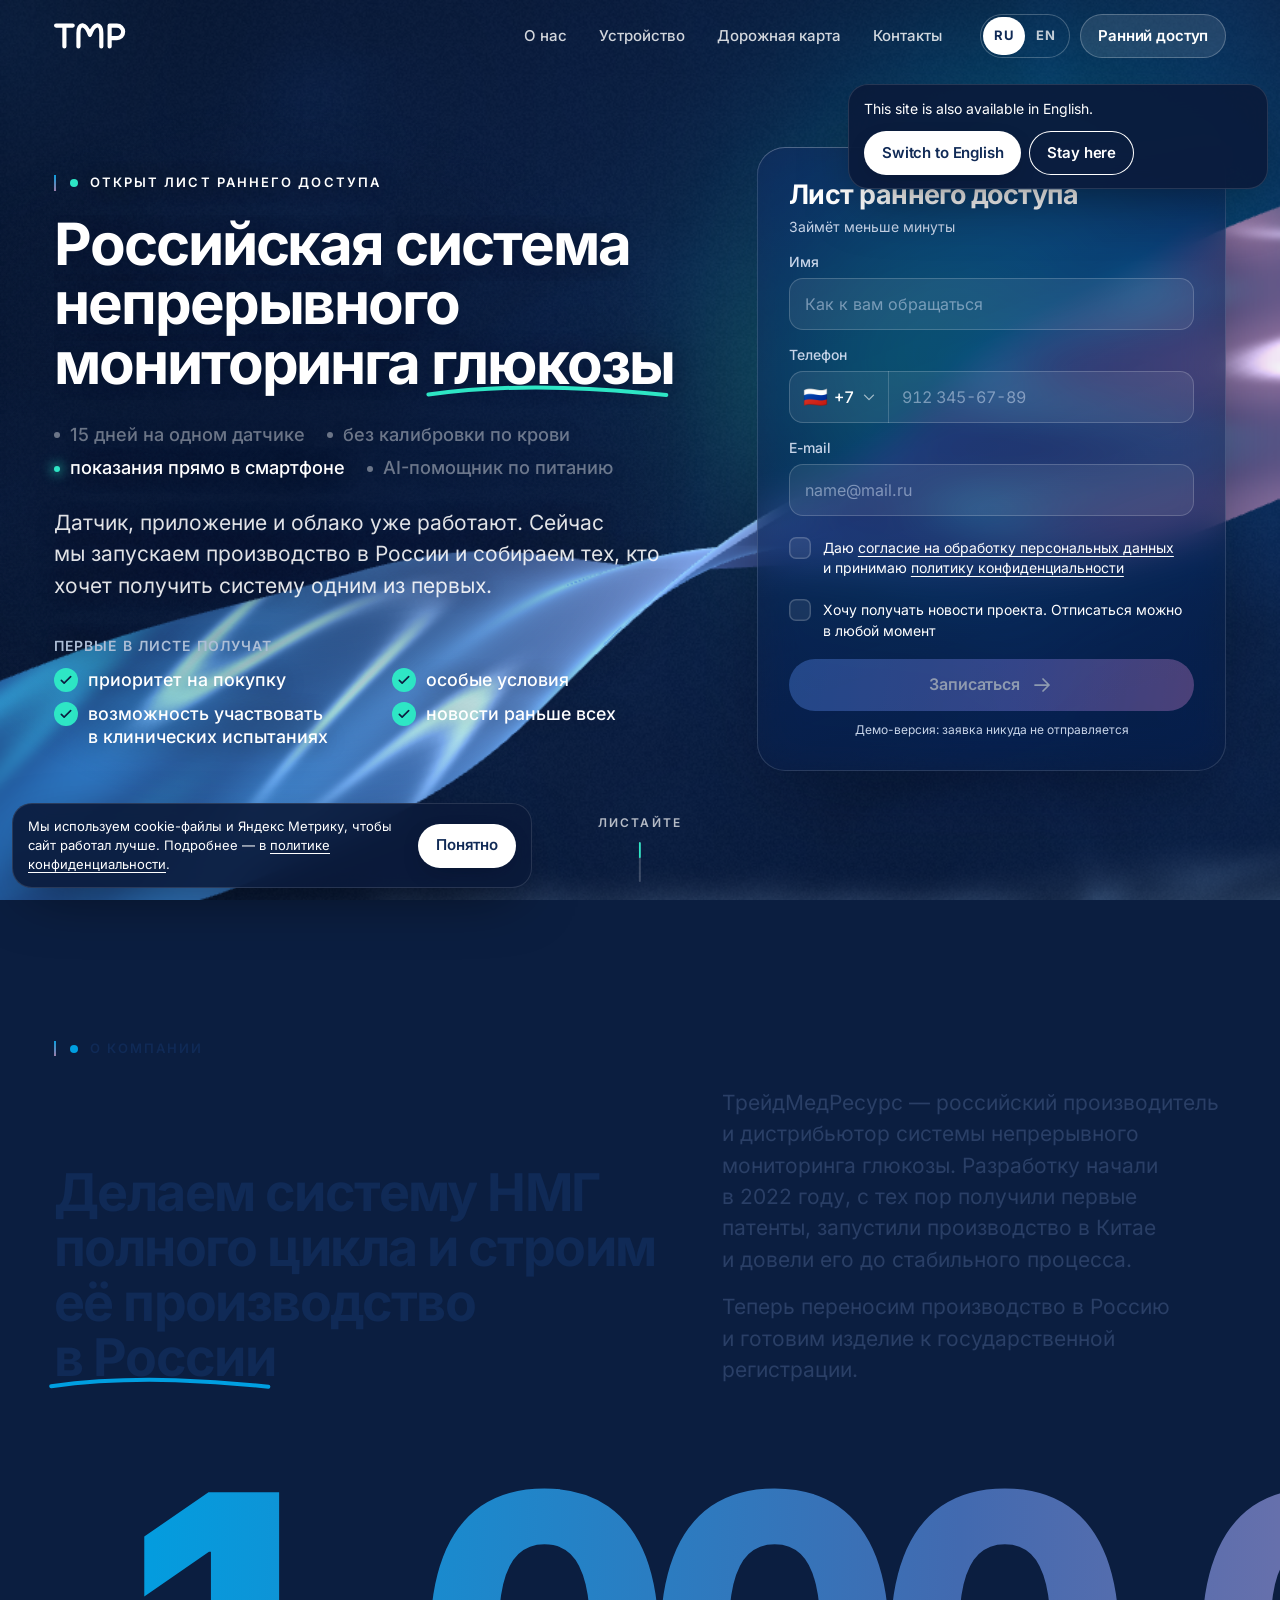
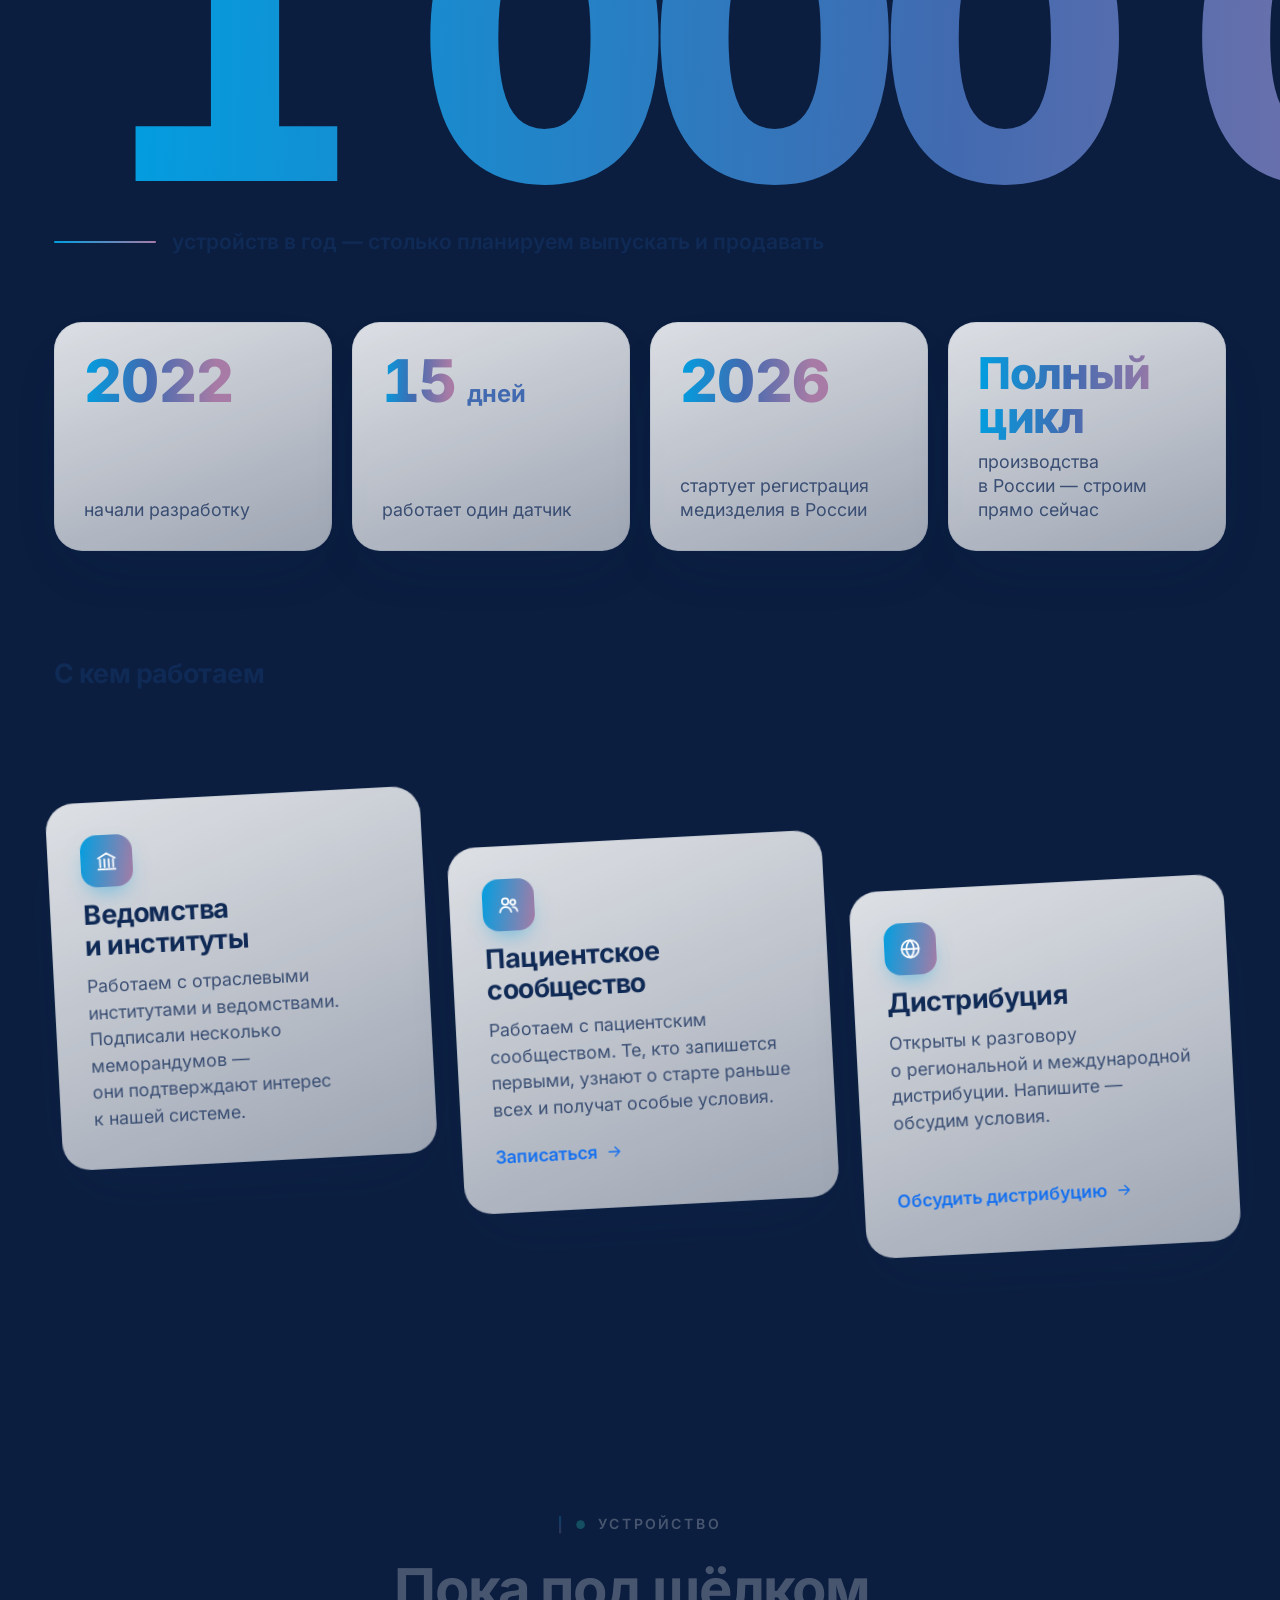
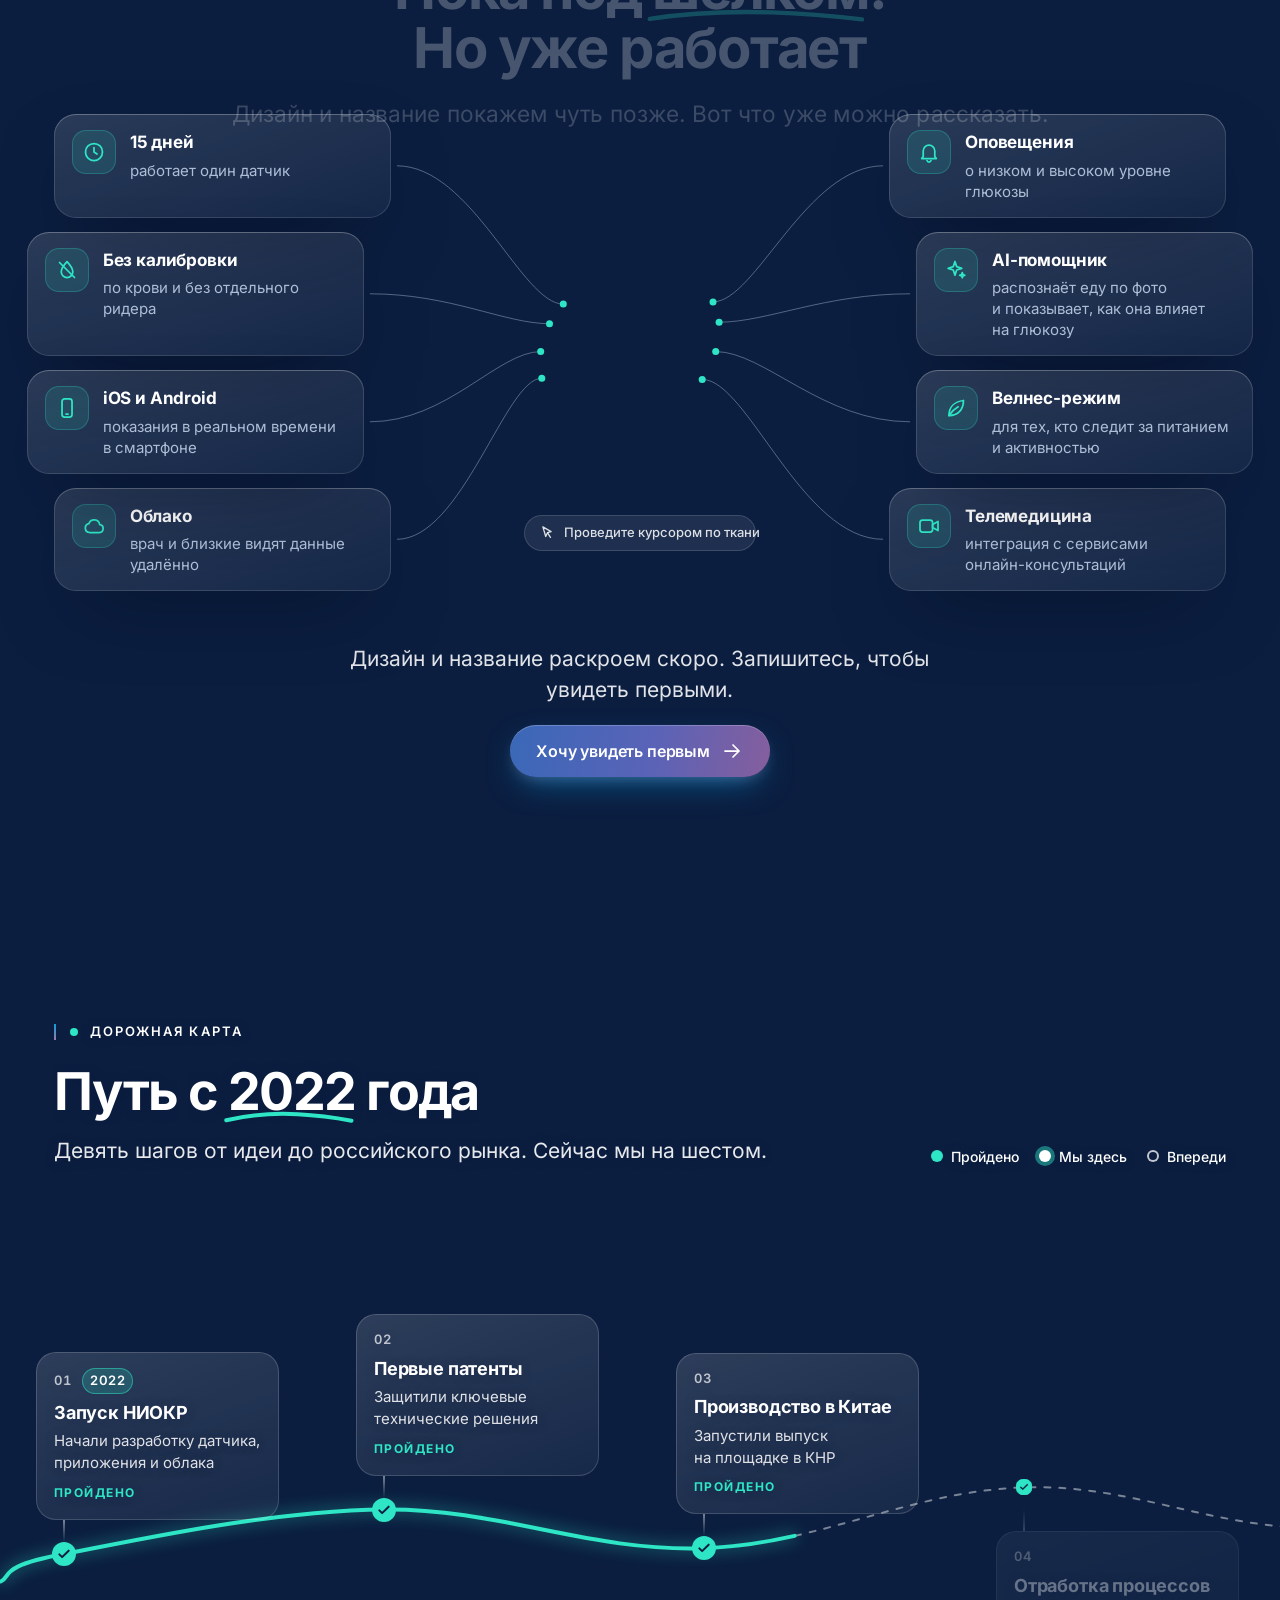
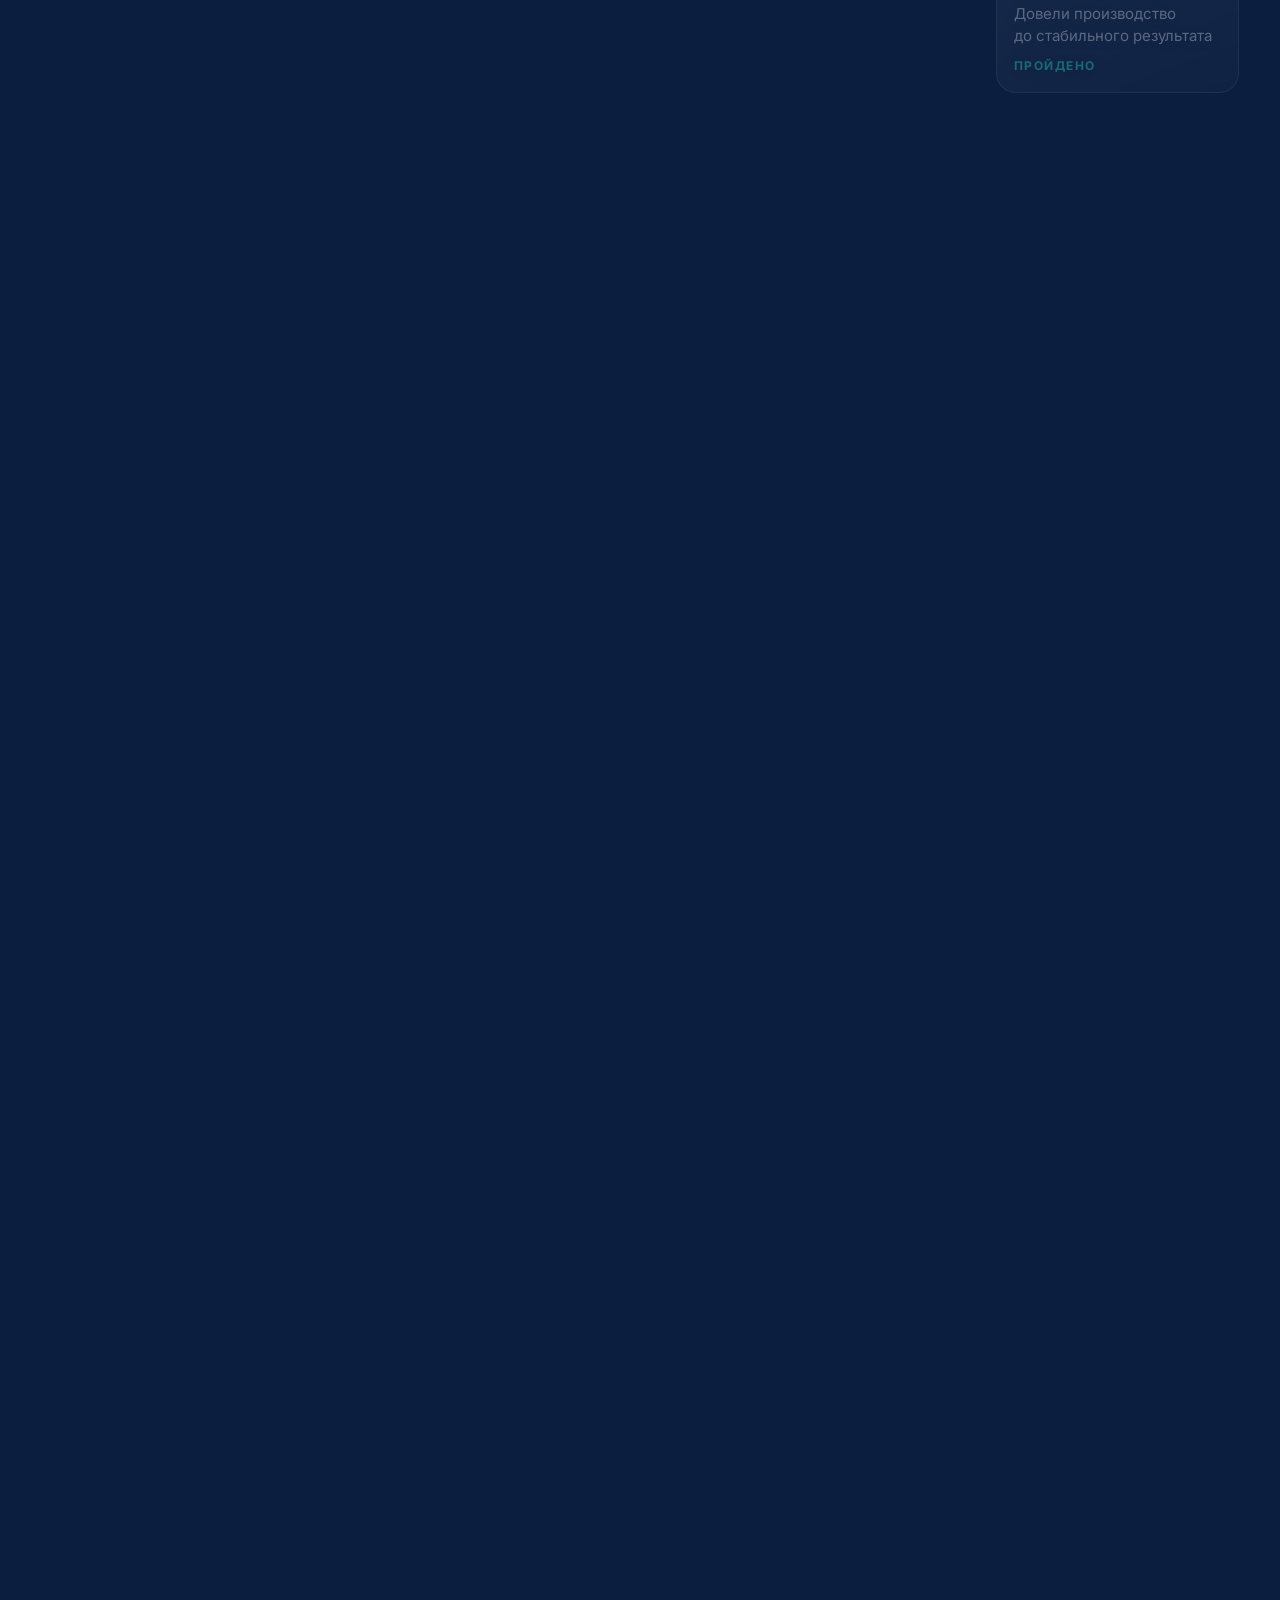
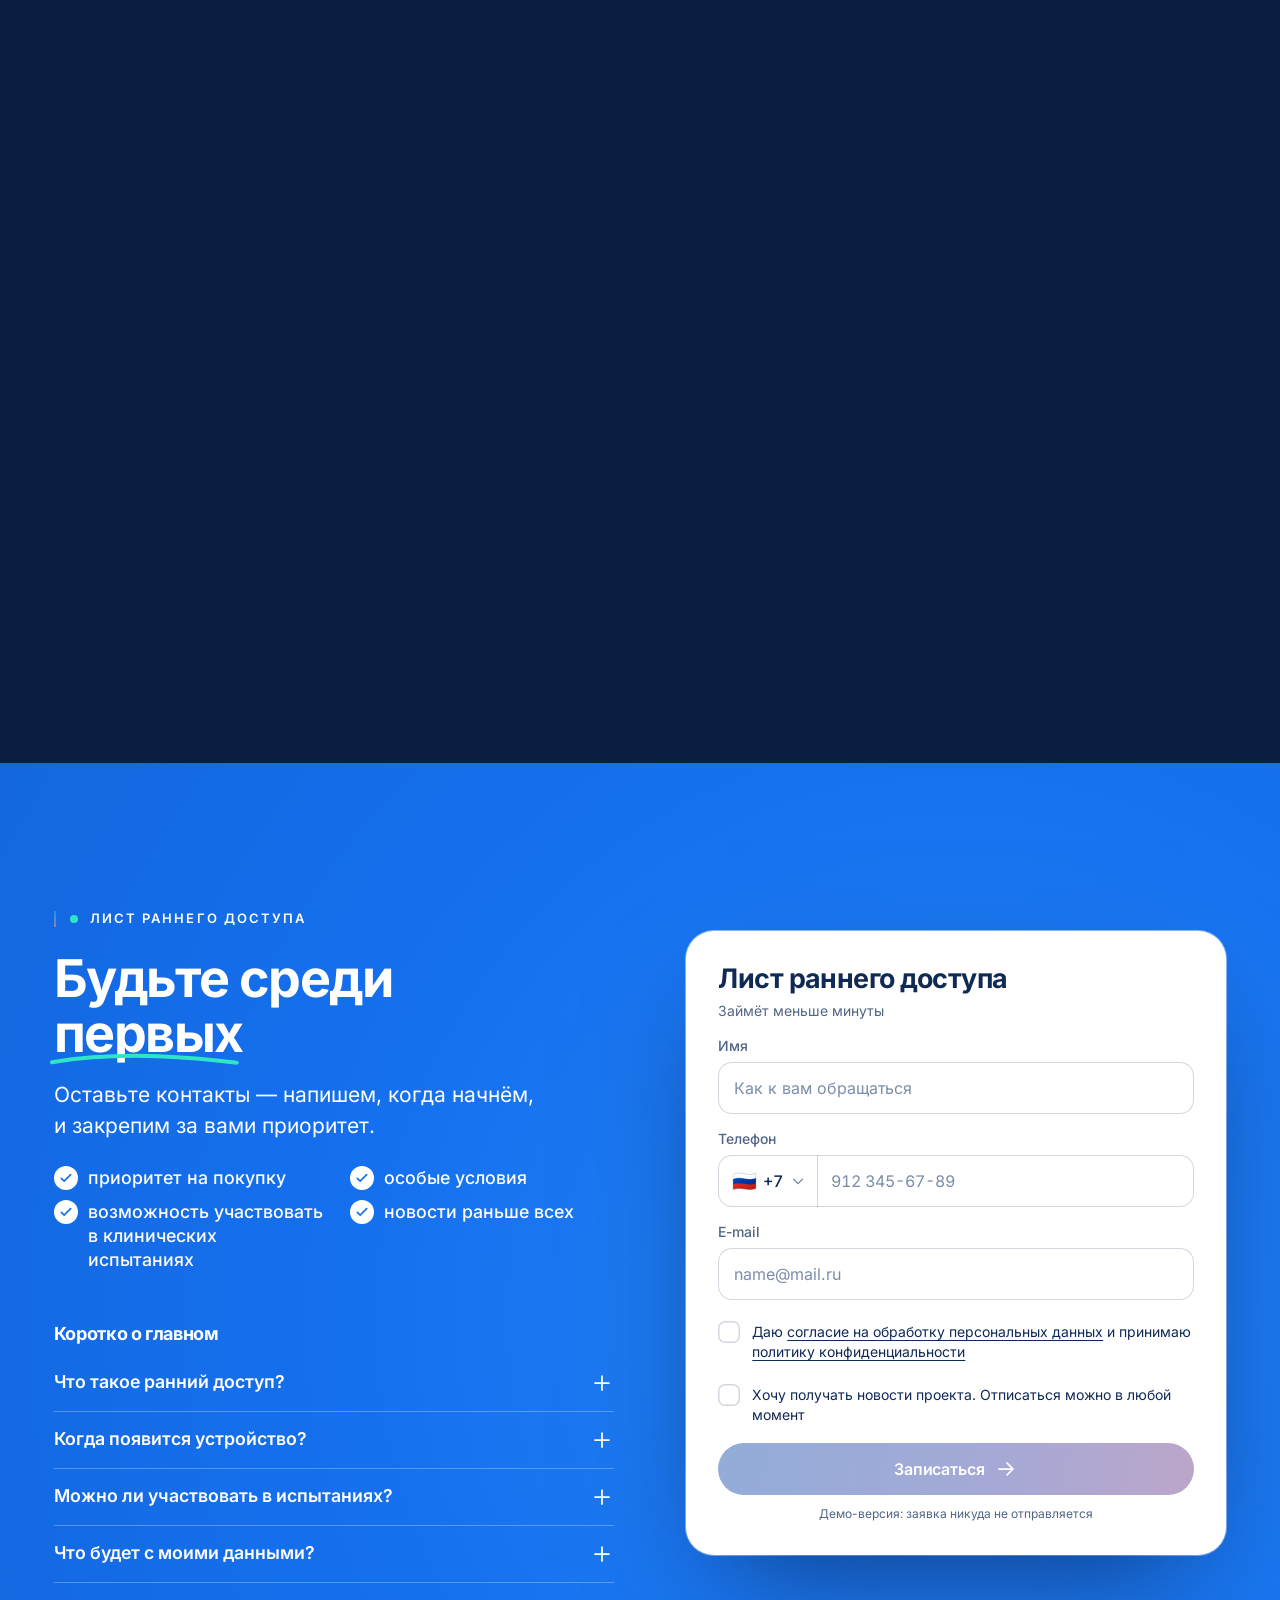
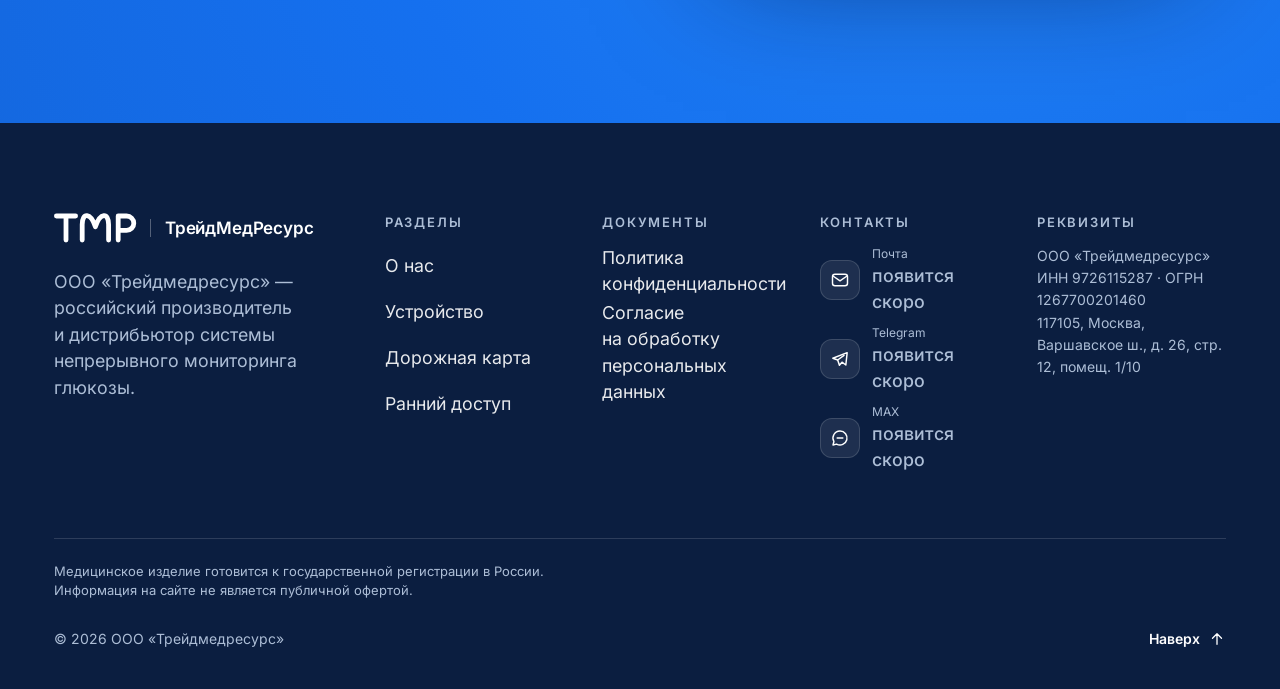
==== index.html @ 0561003c "Демо лендинга ТМР: статичная сборка для GitHub Pages RU и EN, 3D-сцена, форма в демо-режиме (заявки " ====
<!doctype html>
<html lang="ru" class="no-js" data-mode="demo" data-route="home">
<head>
<meta charset="utf-8">
<meta name="viewport" content="width=device-width, initial-scale=1, viewport-fit=cover">
<title>ТМР — российская система непрерывного мониторинга глюкозы</title>
<meta name="description" content="ТрейдМедРесурс запускает производство системы непрерывного мониторинга глюкозы в России. Запишитесь в лист раннего доступа: приоритет на покупку и особые условия для первых.">
<meta name="robots" content="noindex, nofollow">
<link rel="canonical" href="https://krokikro.github.io/tmr-demo/">
<link rel="alternate" hreflang="ru" href="https://krokikro.github.io/tmr-demo/">
<link rel="alternate" hreflang="en" href="https://krokikro.github.io/tmr-demo/en/">
<link rel="alternate" hreflang="x-default" href="https://krokikro.github.io/tmr-demo/">
<meta property="og:type" content="website">
<meta property="og:site_name" content="ТМР">
<meta property="og:locale" content="ru_RU">
<meta property="og:locale:alternate" content="en_US">
<meta property="og:title" content="Российская система непрерывного мониторинга глюкозы">
<meta property="og:description" content="Датчик, приложение и облако уже работают. Запишитесь в лист раннего доступа.">
<meta property="og:url" content="https://krokikro.github.io/tmr-demo/">
<meta property="og:image" content="https://krokikro.github.io/tmr-demo/assets/img/og-ru.jpg">
<meta property="og:image:width" content="1200">
<meta property="og:image:height" content="630">
<meta property="og:image:alt" content="ТМР — российская система непрерывного мониторинга глюкозы">
<meta name="twitter:card" content="summary_large_image">
<meta name="theme-color" content="#0B1E40">
<link rel="icon" href="favicon.ico" sizes="32x32">
<link rel="icon" href="icon.svg" type="image/svg+xml">
<link rel="apple-touch-icon" href="apple-touch-icon.png">
<link rel="manifest" href="manifest.webmanifest">
<link rel="preload" href="assets/media/inter-cyrillic-wght-normal-JEOLYBOO.woff2" as="font" type="font/woff2" crossorigin>
<link rel="preload" href="assets/media/inter-latin-wght-normal-NRMW37G5.woff2" as="font" type="font/woff2" crossorigin>
<link rel="stylesheet" href="assets/css/main-D7XECKRH.css">
<script>(function(d){var h=d.documentElement;h.className=h.className.replace('no-js','js');try{if(matchMedia('(prefers-reduced-motion: reduce)').matches)h.className+=' rm'}catch(e){}})(document);</script>
<script type="module" src="assets/js/main-G2UYJJTF.js"></script>
<script type="application/ld+json">{"@context":"https://schema.org","@type":"Organization","name":"ООО «Трейдмедресурс»","alternateName":["ТрейдМедРесурс","ТМР"],"url":"https://krokikro.github.io/tmr-demo/","logo":"https://krokikro.github.io/tmr-demo/icon-512.png","taxID":"9726115287","address":{"@type":"PostalAddress","streetAddress":"Варшавское шоссе, д. 26, стр. 12, помещ. 1/10","addressLocality":"Москва","postalCode":"117105","addressCountry":"RU"}}</script>
</head>
<body class="page page--home">
<a class="skip" href="#main">Перейти к содержанию</a>
<div class="scene" aria-hidden="true"><canvas class="scene__canvas" id="scene"></canvas></div>
<header class="hdr" data-hdr>
  <div class="hdr__inner">
    <a class="hdr__logo" href="#top" aria-label="ТМР — на главную"><svg class="logo logo--draw" viewBox="0 -0.5 68.5 25" role="img" aria-label="ТМР" focusable="false"><g fill="none" stroke-width="4" stroke-linecap="round" stroke-linejoin="round"><path class="logo__t" pathLength="1" stroke="currentColor" d="M2 2H18M10 2V22"/><path class="logo__m" pathLength="1" stroke="currentColor" d="M23.5 22V9C23.5 -1 30.5 -1 34.5 11C38.5 -1 45.5 -1 45.5 9V22"/><path class="logo__r" pathLength="1" stroke="currentColor" d="M53.5 22V2H60.5A6 6 0 0 1 60.5 14H53.5"/></g></svg></a>
    <nav class="hdr__nav" aria-label="Разделы страницы">
      <ul>
                <li><a href="#about" data-nav="about">О нас</a></li>
                <li><a href="#device" data-nav="device">Устройство</a></li>
                <li><a href="#roadmap" data-nav="roadmap">Дорожная карта</a></li>
                <li><a href="#contacts" data-nav="contacts">Контакты</a></li>
              </ul>
    </nav>
    <div class="hdr__actions">
      <div class="lang" role="group" aria-label="Язык сайта">
                <span class="lang__item is-current" aria-current="true">RU</span>
        <a class="lang__item" href="en/" hreflang="en" lang="en" data-lang-switch title="Switch to English">EN</a>
                <span class="lang__thumb" aria-hidden="true"></span>
      </div>
      <a class="btn btn--small btn--glass hdr__cta" href="#hero-form" data-cta-nearest>Ранний доступ</a>
      <button type="button" class="burger" aria-expanded="false" aria-controls="menu" aria-label="Открыть меню" data-burger>
        <span class="burger__line"></span><span class="burger__line"></span>
      </button>
    </div>
  </div>
</header>
<div class="menu" id="menu" data-menu hidden>
  <div class="menu__panel">
    <nav class="menu__nav" aria-label="Меню">
      <ul>
                <li style="--i:0"><a href="#about" data-menu-link><span class="menu__num">01</span>О нас</a></li>
                <li style="--i:1"><a href="#device" data-menu-link><span class="menu__num">02</span>Устройство</a></li>
                <li style="--i:2"><a href="#roadmap" data-menu-link><span class="menu__num">03</span>Дорожная карта</a></li>
                <li style="--i:3"><a href="#contacts" data-menu-link><span class="menu__num">04</span>Контакты</a></li>
              </ul>
    </nav>
    <a class="btn btn--primary btn--block menu__cta" href="#join" data-menu-link>Ранний доступ<svg class="icon btn__icon" viewBox="0 0 24 24" width="24" height="24" fill="none" stroke="currentColor" stroke-width="1.75" stroke-linecap="round" stroke-linejoin="round" aria-hidden="true" focusable="false"><path d="M5 12h14M13 6l6 6-6 6"/></svg></a>
  </div>
</div>
<main id="main" tabindex="-1">
<!-- 1. Первый экран: оффер и форма -->
<section class="sec hero" id="top" data-sec="hero" data-theme="dark" aria-labelledby="hero-title">
  <div class="sec__bg" aria-hidden="true"></div>
  <div class="hero__silk-fallback" aria-hidden="true"></div>
  <div class="wrap hero__grid">
    <div class="hero__copy">
      <p class="eyebrow" data-reveal><span class="eyebrow__dot" aria-hidden="true"></span>Открыт лист раннего доступа</p>
      <h1 class="h1 hero__title" id="hero-title" data-split><span class="w"><span class="wi">Российская</span></span> <span class="w"><span class="wi">система</span></span> <span class="w"><span class="wi">непрерывного</span></span> <span class="w"><span class="wi">мониторинга</span></span> <em class="u"><span class="w"><span class="wi">глюкозы</span></span><svg class="u__line" viewBox="0 0 300 16" preserveAspectRatio="none" aria-hidden="true" focusable="false"><path d="M3 11.5C58 5.8 118 4.2 171 5.4c43 1 86 3.4 126 6.6" pathLength="1"/></svg></em></h1>
      <ul class="ticker" data-ticker data-reveal>
                <li class="ticker__item is-active">15 дней на одном датчике</li>
                <li class="ticker__item">без калибровки по крови</li>
                <li class="ticker__item">показания прямо в смартфоне</li>
                <li class="ticker__item">AI-помощник по питанию</li>
              </ul>
      <p class="lead hero__lead" data-reveal>Датчик, приложение и облако уже работают. Сейчас мы запускаем производство в России и собираем тех, кто хочет получить систему одним из первых.</p>
      <a class="btn btn--primary hero__cta btn--magnetic" href="#hero-form" data-reveal>Записаться в лист<svg class="icon btn__icon" viewBox="0 0 24 24" width="24" height="24" fill="none" stroke="currentColor" stroke-width="1.75" stroke-linecap="round" stroke-linejoin="round" aria-hidden="true" focusable="false"><path d="M12 5v14M6 13l6 6 6-6"/></svg></a>
      <div class="hero__benefits" data-reveal>
        <p class="hero__benefits-title">Первые в листе получат</p>
        <ul class="benefits">
                    <li class="benefits__item"><svg class="icon benefits__icon" viewBox="0 0 24 24" width="24" height="24" fill="none" stroke="currentColor" stroke-width="1.75" stroke-linecap="round" stroke-linejoin="round" aria-hidden="true" focusable="false"><path d="M5 12.5l4.2 4.2L19 7"/></svg><span>приоритет на покупку</span></li>
                    <li class="benefits__item"><svg class="icon benefits__icon" viewBox="0 0 24 24" width="24" height="24" fill="none" stroke="currentColor" stroke-width="1.75" stroke-linecap="round" stroke-linejoin="round" aria-hidden="true" focusable="false"><path d="M5 12.5l4.2 4.2L19 7"/></svg><span>особые условия</span></li>
                    <li class="benefits__item"><svg class="icon benefits__icon" viewBox="0 0 24 24" width="24" height="24" fill="none" stroke="currentColor" stroke-width="1.75" stroke-linecap="round" stroke-linejoin="round" aria-hidden="true" focusable="false"><path d="M5 12.5l4.2 4.2L19 7"/></svg><span>возможность участвовать в клинических испытаниях</span></li>
                    <li class="benefits__item"><svg class="icon benefits__icon" viewBox="0 0 24 24" width="24" height="24" fill="none" stroke="currentColor" stroke-width="1.75" stroke-linecap="round" stroke-linejoin="round" aria-hidden="true" focusable="false"><path d="M5 12.5l4.2 4.2L19 7"/></svg><span>новости раньше всех</span></li>
                  </ul>
      </div>
    </div>
    <div class="hero__form" id="hero-form" data-reveal="card">
      <div class="glass glass--dark glass--blur form-card">
        <form class="lead-form lead-form--dark" id="form-hero" data-lead-form="hero" action="api/lead.php" method="post" novalidate>
  <div class="lead-form__main">
    <div class="lead-form__head">
      <h2 class="lead-form__title">Лист раннего доступа</h2>
      <p class="lead-form__sub">Займёт меньше минуты</p>
    </div>

    <div class="field" data-field="name">
      <label class="field__label" for="hero-name">Имя</label>
      <div class="field__control">
        <input class="field__input ym-disable-keys" id="hero-name" name="name" type="text" autocomplete="name" autocapitalize="words" enterkeyhint="next" maxlength="50" required placeholder="Как к вам обращаться" aria-describedby="hero-name-err">
      </div>
      <p class="field__error" id="hero-name-err"></p>
    </div>

    <div class="field field--phone" data-field="phone">
      <label class="field__label" for="hero-phone">Телефон</label>
      <div class="field__control phone">
        <button type="button" class="phone__country" data-cc-toggle aria-haspopup="dialog" aria-expanded="false" aria-label="Код страны: +7">
          <span class="phone__flag" data-cc-flag aria-hidden="true">🇷🇺</span>
          <span class="phone__code" data-cc-code>+7</span>
          <svg class="icon phone__chev" viewBox="0 0 24 24" width="24" height="24" fill="none" stroke="currentColor" stroke-width="1.75" stroke-linecap="round" stroke-linejoin="round" aria-hidden="true" focusable="false"><path d="M6 9.5l6 6 6-6"/></svg>        </button>
        <input class="field__input phone__input ym-disable-keys" id="hero-phone" name="phone" type="tel" inputmode="tel" autocomplete="tel" enterkeyhint="next" maxlength="24" required placeholder="Номер телефона" aria-describedby="hero-phone-err">
        <input type="hidden" name="country" value="RU" data-cc-value>
      </div>
      <p class="field__error" id="hero-phone-err"></p>
    </div>

    <div class="field" data-field="email">
      <label class="field__label" for="hero-email">E-mail</label>
      <div class="field__control">
        <input class="field__input ym-disable-keys" id="hero-email" name="email" type="email" inputmode="email" autocomplete="email" autocapitalize="off" spellcheck="false" enterkeyhint="done" maxlength="254" required placeholder="name@mail.ru" aria-describedby="hero-email-err hero-email-hint">
      </div>
      <p class="field__hint" id="hero-email-hint" hidden></p>
      <p class="field__error" id="hero-email-err"></p>
    </div>

    <div class="check" data-field="consent">
      <input class="check__input" type="checkbox" id="hero-consent" name="consent" value="1" required aria-describedby="hero-consent-err">
      <label class="check__label" for="hero-consent"><span class="check__box" aria-hidden="true"><svg class="icon check__tick" viewBox="0 0 24 24" width="24" height="24" fill="none" stroke="currentColor" stroke-width="1.75" stroke-linecap="round" stroke-linejoin="round" aria-hidden="true" focusable="false"><path d="M5 12.5l4.2 4.2L19 7"/></svg></span><span class="check__text">Даю <a href="consent/" target="_blank" rel="noopener">согласие на обработку персональных данных</a> и принимаю <a href="privacy/" target="_blank" rel="noopener">политику конфиденциальности</a></span></label>
      <p class="field__error" id="hero-consent-err"></p>
    </div>

    <div class="check" data-field="news">
      <input class="check__input" type="checkbox" id="hero-news" name="news" value="1">
      <label class="check__label" for="hero-news"><span class="check__box" aria-hidden="true"><svg class="icon check__tick" viewBox="0 0 24 24" width="24" height="24" fill="none" stroke="currentColor" stroke-width="1.75" stroke-linecap="round" stroke-linejoin="round" aria-hidden="true" focusable="false"><path d="M5 12.5l4.2 4.2L19 7"/></svg></span><span class="check__text">Хочу получать новости проекта. Отписаться можно в любой момент</span></label>
    </div>

    <div class="hp" aria-hidden="true">
      <label>Оставьте это поле пустым <input type="text" name="website" tabindex="-1" autocomplete="off"></label>
    </div>
    <input type="hidden" name="form" value="hero">
    <input type="hidden" name="lang" value="ru">

    <button type="submit" class="btn btn--primary btn--block btn--magnetic lead-form__submit" data-submit>
      <span class="btn__label">Записаться</span>
      <span class="btn__label btn__label--busy" aria-hidden="true">Отправляем…</span>
      <span class="btn__spinner" aria-hidden="true"></span>
      <svg class="icon btn__icon" viewBox="0 0 24 24" width="24" height="24" fill="none" stroke="currentColor" stroke-width="1.75" stroke-linecap="round" stroke-linejoin="round" aria-hidden="true" focusable="false"><path d="M5 12h14M13 6l6 6-6 6"/></svg>    </button>
    <div class="lead-form__status" role="status" aria-live="polite" data-status></div>
        <p class="lead-form__note">Демо-версия: заявка никуда не отправляется</p>
      </div>

  <div class="lead-form__success" data-success hidden tabindex="-1">
    <svg class="success-check" viewBox="0 0 64 64" aria-hidden="true" focusable="false">
      <circle class="success-check__ring" cx="32" cy="32" r="28" pathLength="1"/>
      <path class="success-check__tick" d="M20 33.5l8 8L45 24" pathLength="1"/>
    </svg>
    <p class="lead-form__success-title">Спасибо! Вы в листе раннего доступа</p>
    <p class="lead-form__success-text">Мы сохранили заявку и напишем, как только появятся новости о старте.</p>
    <button type="button" class="btn btn--small btn--ghost" data-again>Отправить ещё одну заявку</button>
  </div>
  <span class="lead-form__burst" aria-hidden="true"></span>
</form>
      </div>
    </div>
  </div>
  <a class="scroll-hint" href="#about" data-scroll-hint><span class="scroll-hint__text">Листайте</span><span class="scroll-hint__line" aria-hidden="true"></span></a>
</section>

<!-- 2. О нас -->
<section class="sec about" id="about" data-sec="about" data-theme="light" aria-labelledby="about-title">
  <div class="sec__bg" aria-hidden="true"></div>
  <div class="about__inner" data-depth-out>
    <div class="wrap about__intro">
      <p class="eyebrow" data-reveal><span class="eyebrow__dot" aria-hidden="true"></span>О компании</p>
      <h2 class="h2 about__title" id="about-title" data-split><span class="w"><span class="wi">Делаем</span></span> <span class="w"><span class="wi">систему</span></span> <span class="w"><span class="wi">НМГ</span></span> <span class="w"><span class="wi">полного</span></span> <span class="w"><span class="wi">цикла</span></span> <span class="w"><span class="wi">и строим</span></span> <span class="w"><span class="wi">её производство</span></span> <em class="u"><span class="w"><span class="wi">в</span></span> <span class="w"><span class="wi">России</span></span><svg class="u__line" viewBox="0 0 300 16" preserveAspectRatio="none" aria-hidden="true" focusable="false"><path d="M3 11.5C58 5.8 118 4.2 171 5.4c43 1 86 3.4 126 6.6" pathLength="1"/></svg></em></h2>
      <div class="about__lead">
                <p class="lead" data-reveal>ТрейдМедРесурс — российский производитель и дистрибьютор системы непрерывного мониторинга глюкозы. Разработку начали в 2022 году, с тех пор получили первые патенты, запустили производство в Китае и довели его до стабильного процесса.</p>
                <p class="lead" data-reveal>Теперь переносим производство в Россию и готовим изделие к государственной регистрации.</p>
              </div>
    </div>

    <div class="bignum" data-bignum>
      <p class="sr-only">1 000 000+ устройств в год — столько планируем выпускать и продавать</p>
      <div class="bignum__track" aria-hidden="true" data-bignum-track>
        <span class="bignum__sizer">1 000 000+</span>
        <span class="bignum__value" data-count="1000000" data-suffix="+" data-locale="ru-RU">1 000 000+</span>
      </div>
      <p class="wrap bignum__caption" aria-hidden="true" data-reveal><span class="bignum__rule"></span>устройств в год — столько планируем выпускать и продавать</p>
    </div>

    <div class="wrap">
      <ul class="facts">
                <li class="fact glass glass--light tilt" data-reveal="card" style="--i:0">
          <p class="fact__value">
                        <span class="fact__num" data-count="2022" data-plain="1">2022</span>
                                  </p>
          <p class="fact__label">начали разработку</p>
        </li>
                <li class="fact glass glass--light tilt" data-reveal="card" style="--i:1">
          <p class="fact__value">
                        <span class="fact__num" data-count="15" data-plain="1">15</span>
                        <span class="fact__unit">дней</span>          </p>
          <p class="fact__label">работает один датчик</p>
        </li>
                <li class="fact glass glass--light tilt" data-reveal="card" style="--i:2">
          <p class="fact__value">
                        <span class="fact__num" data-count="2026" data-plain="1">2026</span>
                                  </p>
          <p class="fact__label">стартует регистрация медизделия в России</p>
        </li>
                <li class="fact glass glass--light tilt fact--wide" data-reveal="card" style="--i:3">
          <p class="fact__value">
                        <span class="fact__num fact__num--word">Полный цикл</span>
                                  </p>
          <p class="fact__label">производства в России — строим прямо сейчас</p>
        </li>
              </ul>

      <h3 class="about__cards-title" data-reveal>С кем работаем</h3>
      <div class="cards-tilt" data-parallax>
                <article class="pcard glass glass--light tilt" data-reveal="card" style="--i:0">
          <span class="pcard__icon"><svg class="icon" viewBox="0 0 24 24" width="24" height="24" fill="none" stroke="currentColor" stroke-width="1.75" stroke-linecap="round" stroke-linejoin="round" aria-hidden="true" focusable="false"><path d="M3.5 9.4L12 4.6l8.5 4.8"/><path d="M5.5 10.4v7.6M9.8 10.4v7.6M14.2 10.4v7.6M18.5 10.4v7.6"/><path d="M3.5 20.4h17"/></svg></span>
          <h4 class="pcard__title">Ведомства и институты</h4>
          <p class="pcard__text">Работаем с отраслевыми институтами и ведомствами. Подписали несколько меморандумов — они подтверждают интерес к нашей системе.</p>
                  </article>
                <article class="pcard glass glass--light tilt" data-reveal="card" style="--i:1">
          <span class="pcard__icon"><svg class="icon" viewBox="0 0 24 24" width="24" height="24" fill="none" stroke="currentColor" stroke-width="1.75" stroke-linecap="round" stroke-linejoin="round" aria-hidden="true" focusable="false"><circle cx="9" cy="8.6" r="3.2"/><path d="M3.4 19.2c.6-3.4 2.8-5.2 5.6-5.2s5 1.8 5.6 5.2"/><circle cx="16.6" cy="9.6" r="2.5"/><path d="M16.3 14.3c2.3.1 3.9 1.6 4.4 4.4"/></svg></span>
          <h4 class="pcard__title">Пациентское сообщество</h4>
          <p class="pcard__text">Работаем с пациентским сообществом. Те, кто запишется первыми, узнают о старте раньше всех и получат особые условия.</p>
                    <a class="link-arrow" href="#join">Записаться<svg class="icon" viewBox="0 0 24 24" width="24" height="24" fill="none" stroke="currentColor" stroke-width="1.75" stroke-linecap="round" stroke-linejoin="round" aria-hidden="true" focusable="false"><path d="M5 12h14M13 6l6 6-6 6"/></svg></a>
                  </article>
                <article class="pcard glass glass--light tilt" data-reveal="card" style="--i:2">
          <span class="pcard__icon"><svg class="icon" viewBox="0 0 24 24" width="24" height="24" fill="none" stroke="currentColor" stroke-width="1.75" stroke-linecap="round" stroke-linejoin="round" aria-hidden="true" focusable="false"><circle cx="12" cy="12" r="8.6"/><path d="M3.6 12h16.8"/><path d="M12 3.4c2.5 2.5 3.7 5.4 3.7 8.6s-1.2 6.1-3.7 8.6c-2.5-2.5-3.7-5.4-3.7-8.6S9.5 5.9 12 3.4z"/></svg></span>
          <h4 class="pcard__title">Дистрибуция</h4>
          <p class="pcard__text">Открыты к разговору о региональной и международной дистрибуции. Напишите — обсудим условия.</p>
                    <a class="link-arrow" href="#contacts">Обсудить дистрибуцию<svg class="icon" viewBox="0 0 24 24" width="24" height="24" fill="none" stroke="currentColor" stroke-width="1.75" stroke-linecap="round" stroke-linejoin="round" aria-hidden="true" focusable="false"><path d="M5 12h14M13 6l6 6-6 6"/></svg></a>
                  </article>
              </div>
    </div>
  </div>
</section>

<!-- 3. Устройство под шёлком -->
<section class="sec device" id="device" data-sec="device" data-theme="dark" aria-labelledby="device-title">
  <div class="sec__bg" aria-hidden="true"></div>
  <div class="wrap device__head" data-depth-in>
    <p class="eyebrow" data-reveal><span class="eyebrow__dot" aria-hidden="true"></span>Устройство</p>
    <h2 class="h2" id="device-title" data-split><span class="w"><span class="wi">Пока</span></span> <span class="nw"><span class="w"><span class="wi">под </span></span><em class="u"><span class="w"><span class="wi">шёлком</span></span><svg class="u__line" viewBox="0 0 300 16" preserveAspectRatio="none" aria-hidden="true" focusable="false"><path d="M3 11.5C58 5.8 118 4.2 171 5.4c43 1 86 3.4 126 6.6" pathLength="1"/></svg></em><span class="w"><span class="wi">.</span></span></span> <span class="w"><span class="wi">Но уже</span></span> <span class="w"><span class="wi">работает</span></span></h2>
    <p class="lead device__lead" data-reveal>Дизайн и название покажем чуть позже. Вот что уже можно рассказать.</p>
  </div>
  <div class="wrap device__grid">
    <div class="device__stage" data-stage role="img" aria-label="Датчик, накрытый шёлковой тканью. Ткань колышется от движения курсора или касания">
      <div class="device__fallback" aria-hidden="true"></div>
      <p class="device__hint" aria-hidden="true">
        <span class="device__hint-pointer"><svg class="icon" viewBox="0 0 24 24" width="24" height="24" fill="none" stroke="currentColor" stroke-width="1.75" stroke-linecap="round" stroke-linejoin="round" aria-hidden="true" focusable="false"><path d="M6.5 3.8l11 6.4-4.9 1.4-2.3 5z"/><path d="M13 12.2l3.6 5.6"/></svg>Проведите курсором по ткани</span>
        <span class="device__hint-touch"><svg class="icon" viewBox="0 0 24 24" width="24" height="24" fill="none" stroke="currentColor" stroke-width="1.75" stroke-linecap="round" stroke-linejoin="round" aria-hidden="true" focusable="false"><circle cx="12" cy="12" r="3"/><circle cx="12" cy="12" r="7.5" opacity=".5"/></svg>Коснитесь ткани</span>
      </p>
    </div>
    <ul class="specs" data-specs>
            <li class="spec glass glass--dark" data-reveal="card" style="--i:0" data-spec="0">
        <span class="spec__icon"><svg class="icon" viewBox="0 0 24 24" width="24" height="24" fill="none" stroke="currentColor" stroke-width="1.75" stroke-linecap="round" stroke-linejoin="round" aria-hidden="true" focusable="false"><circle cx="12" cy="12" r="8.5"/><path d="M12 7.5V12l3 2"/></svg></span>
        <span class="spec__body"><span class="spec__k">15 дней</span><span class="spec__v">работает один датчик</span></span>
      </li>
            <li class="spec glass glass--dark" data-reveal="card" style="--i:1" data-spec="1">
        <span class="spec__icon"><svg class="icon" viewBox="0 0 24 24" width="24" height="24" fill="none" stroke="currentColor" stroke-width="1.75" stroke-linecap="round" stroke-linejoin="round" aria-hidden="true" focusable="false"><path d="M12 3.6s-5.8 6.2-5.8 10.2a5.8 5.8 0 0 0 11.6 0c0-4-5.8-10.2-5.8-10.2z"/><path d="M4.5 4.5l15 15"/></svg></span>
        <span class="spec__body"><span class="spec__k">Без калибровки</span><span class="spec__v">по крови и без отдельного ридера</span></span>
      </li>
            <li class="spec glass glass--dark" data-reveal="card" style="--i:2" data-spec="2">
        <span class="spec__icon"><svg class="icon" viewBox="0 0 24 24" width="24" height="24" fill="none" stroke="currentColor" stroke-width="1.75" stroke-linecap="round" stroke-linejoin="round" aria-hidden="true" focusable="false"><rect x="7" y="2.8" width="10" height="18.4" rx="2.6"/><path d="M11 18h2"/></svg></span>
        <span class="spec__body"><span class="spec__k">iOS и Android</span><span class="spec__v">показания в реальном времени в смартфоне</span></span>
      </li>
            <li class="spec glass glass--dark" data-reveal="card" style="--i:3" data-spec="3">
        <span class="spec__icon"><svg class="icon" viewBox="0 0 24 24" width="24" height="24" fill="none" stroke="currentColor" stroke-width="1.75" stroke-linecap="round" stroke-linejoin="round" aria-hidden="true" focusable="false"><path d="M7.6 18.5h9.6a4 4 0 0 0 .5-7.96A5.6 5.6 0 0 0 6.9 9.6a4.5 4.5 0 0 0 .7 8.9z"/></svg></span>
        <span class="spec__body"><span class="spec__k">Облако</span><span class="spec__v">врач и близкие видят данные удалённо</span></span>
      </li>
            <li class="spec glass glass--dark" data-reveal="card" style="--i:4" data-spec="4">
        <span class="spec__icon"><svg class="icon" viewBox="0 0 24 24" width="24" height="24" fill="none" stroke="currentColor" stroke-width="1.75" stroke-linecap="round" stroke-linejoin="round" aria-hidden="true" focusable="false"><path d="M6.2 16.4V11a5.8 5.8 0 0 1 11.6 0v5.4l1.5 2.1H4.7z"/><path d="M10 20.6a2.1 2.1 0 0 0 4 0"/></svg></span>
        <span class="spec__body"><span class="spec__k">Оповещения</span><span class="spec__v">о низком и высоком уровне глюкозы</span></span>
      </li>
            <li class="spec glass glass--dark" data-reveal="card" style="--i:5" data-spec="5">
        <span class="spec__icon"><svg class="icon" viewBox="0 0 24 24" width="24" height="24" fill="none" stroke="currentColor" stroke-width="1.75" stroke-linecap="round" stroke-linejoin="round" aria-hidden="true" focusable="false"><path d="M11 3.5l1.7 5.1 5.1 1.7-5.1 1.7L11 17.1l-1.7-5.1-5.1-1.7 5.1-1.7z"/><path d="M18.3 14.6l.7 1.9 1.9.7-1.9.7-.7 1.9-.7-1.9-1.9-.7 1.9-.7z"/></svg></span>
        <span class="spec__body"><span class="spec__k">AI-помощник</span><span class="spec__v">распознаёт еду по фото и показывает, как она влияет на глюкозу</span></span>
      </li>
            <li class="spec glass glass--dark" data-reveal="card" style="--i:6" data-spec="6">
        <span class="spec__icon"><svg class="icon" viewBox="0 0 24 24" width="24" height="24" fill="none" stroke="currentColor" stroke-width="1.75" stroke-linecap="round" stroke-linejoin="round" aria-hidden="true" focusable="false"><path d="M5 19.5C5 11.2 10.4 5.6 19.5 4.5c0 9-5.3 15-14.5 15z"/><path d="M5 19.5c2.7-4 5.7-6.7 9.2-8.7"/></svg></span>
        <span class="spec__body"><span class="spec__k">Велнес-режим</span><span class="spec__v">для тех, кто следит за питанием и активностью</span></span>
      </li>
            <li class="spec glass glass--dark" data-reveal="card" style="--i:7" data-spec="7">
        <span class="spec__icon"><svg class="icon" viewBox="0 0 24 24" width="24" height="24" fill="none" stroke="currentColor" stroke-width="1.75" stroke-linecap="round" stroke-linejoin="round" aria-hidden="true" focusable="false"><rect x="3" y="6" width="12.6" height="12" rx="2.6"/><path d="M15.6 10.4l5.4-3v9.2l-5.4-3z"/></svg></span>
        <span class="spec__body"><span class="spec__k">Телемедицина</span><span class="spec__v">интеграция с сервисами онлайн-консультаций</span></span>
      </li>
          </ul>
    <svg class="device__callouts" data-callouts aria-hidden="true" focusable="false"></svg>
  </div>
  <div class="wrap device__foot" data-reveal>
    <p class="device__caption">Дизайн и название раскроем скоро. Запишитесь, чтобы увидеть первыми.</p>
    <a class="btn btn--primary btn--magnetic" href="#join">Хочу увидеть первым<svg class="icon btn__icon" viewBox="0 0 24 24" width="24" height="24" fill="none" stroke="currentColor" stroke-width="1.75" stroke-linecap="round" stroke-linejoin="round" aria-hidden="true" focusable="false"><path d="M5 12h14M13 6l6 6-6 6"/></svg></a>
  </div>
</section>

<!-- 4. Дорожная карта -->
<section class="sec roadmap" id="roadmap" data-sec="roadmap" data-theme="dark" aria-labelledby="roadmap-title" data-roadmap>
  <div class="sec__bg" aria-hidden="true"></div>
  <div class="roadmap__pin" data-rm-pin>
    <div class="wrap roadmap__head">
      <div>
        <p class="eyebrow" data-reveal><span class="eyebrow__dot" aria-hidden="true"></span>Дорожная карта</p>
        <h2 class="h2" id="roadmap-title" data-split><span class="w"><span class="wi">Путь</span></span> <span class="nw"><span class="w"><span class="wi">с </span></span><em class="u"><span class="w"><span class="wi">2022</span></span><svg class="u__line" viewBox="0 0 300 16" preserveAspectRatio="none" aria-hidden="true" focusable="false"><path d="M3 11.5C58 5.8 118 4.2 171 5.4c43 1 86 3.4 126 6.6" pathLength="1"/></svg></em></span> <span class="w"><span class="wi">года</span></span></h2>
        <p class="lead roadmap__lead" data-reveal>Девять шагов от идеи до российского рынка. Сейчас мы на шестом.</p>
      </div>
      <ul class="rm-legend" data-reveal aria-hidden="true">
        <li class="rm-legend__item rm-legend__item--done"><i></i>Пройдено</li>
        <li class="rm-legend__item rm-legend__item--current"><i></i>Мы здесь</li>
        <li class="rm-legend__item rm-legend__item--next"><i></i>Впереди</li>
      </ul>
    </div>
    <div class="roadmap__viewport" data-rm-viewport>
      <div class="roadmap__track" data-rm-track style="--count:9;--current:5">
        <svg class="rm-path" data-rm-svg aria-hidden="true" focusable="false">
          <path class="rm-path__base" data-rm-base/>
          <path class="rm-path__done" data-rm-done/>
          <path class="rm-path__next" data-rm-next/>
        </svg>
        <span class="rm-vline" aria-hidden="true"><span class="rm-vline__fill" data-rm-vfill></span></span>
        <ol class="stages">
                    <li class="stage stage--done stage--high" data-stage-i="0" style="--i:0">
            <span class="stage__dot" aria-hidden="true"><svg class="icon" viewBox="0 0 24 24" width="24" height="24" fill="none" stroke="currentColor" stroke-width="1.75" stroke-linecap="round" stroke-linejoin="round" aria-hidden="true" focusable="false"><path d="M5 12.5l4.2 4.2L19 7"/></svg></span>
            <div class="stage__card">
              <p class="stage__meta"><span class="stage__num">01</span><span class="stage__year">2022</span></p>
              <h3 class="stage__title">Запуск НИОКР</h3>
              <p class="stage__text">Начали разработку датчика, приложения и облака</p>
              <p class="stage__status">Пройдено</p>
            </div>
          </li>
                    <li class="stage stage--done stage--low" data-stage-i="1" style="--i:1">
            <span class="stage__dot" aria-hidden="true"><svg class="icon" viewBox="0 0 24 24" width="24" height="24" fill="none" stroke="currentColor" stroke-width="1.75" stroke-linecap="round" stroke-linejoin="round" aria-hidden="true" focusable="false"><path d="M5 12.5l4.2 4.2L19 7"/></svg></span>
            <div class="stage__card">
              <p class="stage__meta"><span class="stage__num">02</span></p>
              <h3 class="stage__title">Первые патенты</h3>
              <p class="stage__text">Защитили ключевые технические решения</p>
              <p class="stage__status">Пройдено</p>
            </div>
          </li>
                    <li class="stage stage--done stage--high" data-stage-i="2" style="--i:2">
            <span class="stage__dot" aria-hidden="true"><svg class="icon" viewBox="0 0 24 24" width="24" height="24" fill="none" stroke="currentColor" stroke-width="1.75" stroke-linecap="round" stroke-linejoin="round" aria-hidden="true" focusable="false"><path d="M5 12.5l4.2 4.2L19 7"/></svg></span>
            <div class="stage__card">
              <p class="stage__meta"><span class="stage__num">03</span></p>
              <h3 class="stage__title">Производство в Китае</h3>
              <p class="stage__text">Запустили выпуск на площадке в КНР</p>
              <p class="stage__status">Пройдено</p>
            </div>
          </li>
                    <li class="stage stage--done stage--low" data-stage-i="3" style="--i:3">
            <span class="stage__dot" aria-hidden="true"><svg class="icon" viewBox="0 0 24 24" width="24" height="24" fill="none" stroke="currentColor" stroke-width="1.75" stroke-linecap="round" stroke-linejoin="round" aria-hidden="true" focusable="false"><path d="M5 12.5l4.2 4.2L19 7"/></svg></span>
            <div class="stage__card">
              <p class="stage__meta"><span class="stage__num">04</span></p>
              <h3 class="stage__title">Отработка процессов</h3>
              <p class="stage__text">Довели производство до стабильного результата</p>
              <p class="stage__status">Пройдено</p>
            </div>
          </li>
                    <li class="stage stage--done stage--high" data-stage-i="4" style="--i:4">
            <span class="stage__dot" aria-hidden="true"><svg class="icon" viewBox="0 0 24 24" width="24" height="24" fill="none" stroke="currentColor" stroke-width="1.75" stroke-linecap="round" stroke-linejoin="round" aria-hidden="true" focusable="false"><path d="M5 12.5l4.2 4.2L19 7"/></svg></span>
            <div class="stage__card">
              <p class="stage__meta"><span class="stage__num">05</span></p>
              <h3 class="stage__title">Международная сертификация</h3>
              <p class="stage__text">Запустили процедуру для зарубежных рынков</p>
              <p class="stage__status">Пройдено</p>
            </div>
          </li>
                    <li class="stage stage--current stage--low" data-stage-i="5" style="--i:5" aria-current="step">
            <span class="stage__dot" aria-hidden="true"></span>
            <div class="stage__card">
              <p class="stage__meta"><span class="stage__num">06</span><span class="stage__year">2026</span></p>
              <h3 class="stage__title">Производство в России</h3>
              <p class="stage__text">Запускаем площадку и переносим выпуск</p>
              <p class="stage__status">Мы здесь</p>
            </div>
          </li>
                    <li class="stage stage--next stage--high" data-stage-i="6" style="--i:6">
            <span class="stage__dot" aria-hidden="true"></span>
            <div class="stage__card">
              <p class="stage__meta"><span class="stage__num">07</span></p>
              <h3 class="stage__title">Регистрация в России</h3>
              <p class="stage__text">Получение регистрационного удостоверения медизделия</p>
              <p class="stage__status">Впереди</p>
            </div>
          </li>
                    <li class="stage stage--next stage--low" data-stage-i="7" style="--i:7">
            <span class="stage__dot" aria-hidden="true"></span>
            <div class="stage__card">
              <p class="stage__meta"><span class="stage__num">08</span></p>
              <h3 class="stage__title">Выход на рынок</h3>
              <p class="stage__text">Старт продаж в России</p>
              <p class="stage__status">Впереди</p>
            </div>
          </li>
                    <li class="stage stage--next stage--high" data-stage-i="8" style="--i:8">
            <span class="stage__dot" aria-hidden="true"></span>
            <div class="stage__card">
              <p class="stage__meta"><span class="stage__num">09</span></p>
              <h3 class="stage__title">Реестр промышленной продукции</h3>
              <p class="stage__text">Включение в реестр российской продукции по ПП № 719</p>
              <p class="stage__status">Впереди</p>
            </div>
          </li>
                  </ol>
      </div>
    </div>
  </div>
</section>

<!-- 5. Финальный оффер и форма -->
<section class="sec join" id="join" data-sec="join" data-theme="dark" aria-labelledby="join-title" data-join>
  <div class="sec__bg" aria-hidden="true"></div>
  <div class="join__reveal" aria-hidden="true"><span class="join__circle" data-join-circle></span></div>
  <div class="wrap join__grid">
    <div class="join__copy">
      <p class="eyebrow" data-reveal><span class="eyebrow__dot" aria-hidden="true"></span>Лист раннего доступа</p>
      <h2 class="h2 join__title" id="join-title" data-split><span class="w"><span class="wi">Будьте</span></span> <span class="w"><span class="wi">среди</span></span> <em class="u"><span class="w"><span class="wi">первых</span></span><svg class="u__line" viewBox="0 0 300 16" preserveAspectRatio="none" aria-hidden="true" focusable="false"><path d="M3 11.5C58 5.8 118 4.2 171 5.4c43 1 86 3.4 126 6.6" pathLength="1"/></svg></em></h2>
      <p class="lead" data-reveal>Оставьте контакты — напишем, когда начнём, и закрепим за вами приоритет.</p>
      <ul class="benefits benefits--light" data-reveal>
                <li class="benefits__item"><svg class="icon benefits__icon" viewBox="0 0 24 24" width="24" height="24" fill="none" stroke="currentColor" stroke-width="1.75" stroke-linecap="round" stroke-linejoin="round" aria-hidden="true" focusable="false"><path d="M5 12.5l4.2 4.2L19 7"/></svg><span>приоритет на покупку</span></li>
                <li class="benefits__item"><svg class="icon benefits__icon" viewBox="0 0 24 24" width="24" height="24" fill="none" stroke="currentColor" stroke-width="1.75" stroke-linecap="round" stroke-linejoin="round" aria-hidden="true" focusable="false"><path d="M5 12.5l4.2 4.2L19 7"/></svg><span>особые условия</span></li>
                <li class="benefits__item"><svg class="icon benefits__icon" viewBox="0 0 24 24" width="24" height="24" fill="none" stroke="currentColor" stroke-width="1.75" stroke-linecap="round" stroke-linejoin="round" aria-hidden="true" focusable="false"><path d="M5 12.5l4.2 4.2L19 7"/></svg><span>возможность участвовать в клинических испытаниях</span></li>
                <li class="benefits__item"><svg class="icon benefits__icon" viewBox="0 0 24 24" width="24" height="24" fill="none" stroke="currentColor" stroke-width="1.75" stroke-linecap="round" stroke-linejoin="round" aria-hidden="true" focusable="false"><path d="M5 12.5l4.2 4.2L19 7"/></svg><span>новости раньше всех</span></li>
              </ul>
      <div class="faq" data-reveal>
        <h3 class="faq__title">Коротко о главном</h3>
                <details class="faq__item">
          <summary class="faq__q"><span>Что такое ранний доступ?</span><svg class="icon faq__icon" viewBox="0 0 24 24" width="24" height="24" fill="none" stroke="currentColor" stroke-width="1.75" stroke-linecap="round" stroke-linejoin="round" aria-hidden="true" focusable="false"><path d="M12 5v14M5 12h14"/></svg></summary>
          <p class="faq__a">Это список тех, кто хочет узнать о системе первыми. Когда начнём, напишем вам раньше остальных и предложим особые условия для первых пользователей.</p>
        </details>
                <details class="faq__item">
          <summary class="faq__q"><span>Когда появится устройство?</span><svg class="icon faq__icon" viewBox="0 0 24 24" width="24" height="24" fill="none" stroke="currentColor" stroke-width="1.75" stroke-linecap="round" stroke-linejoin="round" aria-hidden="true" focusable="false"><path d="M12 5v14M5 12h14"/></svg></summary>
          <p class="faq__a">Сейчас мы запускаем производство в России и готовим изделие к государственной регистрации. Продажи начнутся после регистрации — о старте сообщим по почте или телефону.</p>
        </details>
                <details class="faq__item">
          <summary class="faq__q"><span>Можно ли участвовать в испытаниях?</span><svg class="icon faq__icon" viewBox="0 0 24 24" width="24" height="24" fill="none" stroke="currentColor" stroke-width="1.75" stroke-linecap="round" stroke-linejoin="round" aria-hidden="true" focusable="false"><path d="M12 5v14M5 12h14"/></svg></summary>
          <p class="faq__a">Если для клинических испытаний понадобятся участники, мы напишем тем, кто в листе, и расскажем об условиях. Участие добровольное.</p>
        </details>
                <details class="faq__item">
          <summary class="faq__q"><span>Что будет с моими данными?</span><svg class="icon faq__icon" viewBox="0 0 24 24" width="24" height="24" fill="none" stroke="currentColor" stroke-width="1.75" stroke-linecap="round" stroke-linejoin="round" aria-hidden="true" focusable="false"><path d="M12 5v14M5 12h14"/></svg></summary>
          <p class="faq__a">Храним их на серверах в России и используем только для связи по раннему доступу. Отозвать согласие можно в любой момент — просто напишите нам.</p>
        </details>
              </div>
    </div>
    <div class="join__form" id="join-form" data-reveal="card">
      <div class="form-card form-card--light">
        <form class="lead-form lead-form--light" id="form-final" data-lead-form="final" action="api/lead.php" method="post" novalidate>
  <div class="lead-form__main">
    <div class="lead-form__head">
      <h3 class="lead-form__title">Лист раннего доступа</h3>
      <p class="lead-form__sub">Займёт меньше минуты</p>
    </div>

    <div class="field" data-field="name">
      <label class="field__label" for="final-name">Имя</label>
      <div class="field__control">
        <input class="field__input ym-disable-keys" id="final-name" name="name" type="text" autocomplete="name" autocapitalize="words" enterkeyhint="next" maxlength="50" required placeholder="Как к вам обращаться" aria-describedby="final-name-err">
      </div>
      <p class="field__error" id="final-name-err"></p>
    </div>

    <div class="field field--phone" data-field="phone">
      <label class="field__label" for="final-phone">Телефон</label>
      <div class="field__control phone">
        <button type="button" class="phone__country" data-cc-toggle aria-haspopup="dialog" aria-expanded="false" aria-label="Код страны: +7">
          <span class="phone__flag" data-cc-flag aria-hidden="true">🇷🇺</span>
          <span class="phone__code" data-cc-code>+7</span>
          <svg class="icon phone__chev" viewBox="0 0 24 24" width="24" height="24" fill="none" stroke="currentColor" stroke-width="1.75" stroke-linecap="round" stroke-linejoin="round" aria-hidden="true" focusable="false"><path d="M6 9.5l6 6 6-6"/></svg>        </button>
        <input class="field__input phone__input ym-disable-keys" id="final-phone" name="phone" type="tel" inputmode="tel" autocomplete="tel" enterkeyhint="next" maxlength="24" required placeholder="Номер телефона" aria-describedby="final-phone-err">
        <input type="hidden" name="country" value="RU" data-cc-value>
      </div>
      <p class="field__error" id="final-phone-err"></p>
    </div>

    <div class="field" data-field="email">
      <label class="field__label" for="final-email">E-mail</label>
      <div class="field__control">
        <input class="field__input ym-disable-keys" id="final-email" name="email" type="email" inputmode="email" autocomplete="email" autocapitalize="off" spellcheck="false" enterkeyhint="done" maxlength="254" required placeholder="name@mail.ru" aria-describedby="final-email-err final-email-hint">
      </div>
      <p class="field__hint" id="final-email-hint" hidden></p>
      <p class="field__error" id="final-email-err"></p>
    </div>

    <div class="check" data-field="consent">
      <input class="check__input" type="checkbox" id="final-consent" name="consent" value="1" required aria-describedby="final-consent-err">
      <label class="check__label" for="final-consent"><span class="check__box" aria-hidden="true"><svg class="icon check__tick" viewBox="0 0 24 24" width="24" height="24" fill="none" stroke="currentColor" stroke-width="1.75" stroke-linecap="round" stroke-linejoin="round" aria-hidden="true" focusable="false"><path d="M5 12.5l4.2 4.2L19 7"/></svg></span><span class="check__text">Даю <a href="consent/" target="_blank" rel="noopener">согласие на обработку персональных данных</a> и принимаю <a href="privacy/" target="_blank" rel="noopener">политику конфиденциальности</a></span></label>
      <p class="field__error" id="final-consent-err"></p>
    </div>

    <div class="check" data-field="news">
      <input class="check__input" type="checkbox" id="final-news" name="news" value="1">
      <label class="check__label" for="final-news"><span class="check__box" aria-hidden="true"><svg class="icon check__tick" viewBox="0 0 24 24" width="24" height="24" fill="none" stroke="currentColor" stroke-width="1.75" stroke-linecap="round" stroke-linejoin="round" aria-hidden="true" focusable="false"><path d="M5 12.5l4.2 4.2L19 7"/></svg></span><span class="check__text">Хочу получать новости проекта. Отписаться можно в любой момент</span></label>
    </div>

    <div class="hp" aria-hidden="true">
      <label>Оставьте это поле пустым <input type="text" name="website" tabindex="-1" autocomplete="off"></label>
    </div>
    <input type="hidden" name="form" value="final">
    <input type="hidden" name="lang" value="ru">

    <button type="submit" class="btn btn--primary btn--block btn--magnetic lead-form__submit" data-submit>
      <span class="btn__label">Записаться</span>
      <span class="btn__label btn__label--busy" aria-hidden="true">Отправляем…</span>
      <span class="btn__spinner" aria-hidden="true"></span>
      <svg class="icon btn__icon" viewBox="0 0 24 24" width="24" height="24" fill="none" stroke="currentColor" stroke-width="1.75" stroke-linecap="round" stroke-linejoin="round" aria-hidden="true" focusable="false"><path d="M5 12h14M13 6l6 6-6 6"/></svg>    </button>
    <div class="lead-form__status" role="status" aria-live="polite" data-status></div>
        <p class="lead-form__note">Демо-версия: заявка никуда не отправляется</p>
      </div>

  <div class="lead-form__success" data-success hidden tabindex="-1">
    <svg class="success-check" viewBox="0 0 64 64" aria-hidden="true" focusable="false">
      <circle class="success-check__ring" cx="32" cy="32" r="28" pathLength="1"/>
      <path class="success-check__tick" d="M20 33.5l8 8L45 24" pathLength="1"/>
    </svg>
    <p class="lead-form__success-title">Спасибо! Вы в листе раннего доступа</p>
    <p class="lead-form__success-text">Мы сохранили заявку и напишем, как только появятся новости о старте.</p>
    <button type="button" class="btn btn--small btn--ghost" data-again>Отправить ещё одну заявку</button>
  </div>
  <span class="lead-form__burst" aria-hidden="true"></span>
</form>
      </div>
    </div>
  </div>
</section>
</main>
<footer class="ftr sec" id="contacts" data-sec="footer" data-theme="dark">
  <div class="sec__bg" aria-hidden="true"></div>
  <div class="wrap ftr__grid">
    <div class="ftr__brand">
      <a class="ftr__logo" href="#top" aria-label="ТМР — на главную"><span class="logo-h"><svg class="logo logo-h__mark" viewBox="0 -0.5 68.5 25" role="img" aria-label="ТрейдМедРесурс" focusable="false"><g fill="none" stroke-width="4" stroke-linecap="round" stroke-linejoin="round"><path class="logo__t" pathLength="1" stroke="currentColor" d="M2 2H18M10 2V22"/><path class="logo__m" pathLength="1" stroke="currentColor" d="M23.5 22V9C23.5 -1 30.5 -1 34.5 11C38.5 -1 45.5 -1 45.5 9V22"/><path class="logo__r" pathLength="1" stroke="currentColor" d="M53.5 22V2H60.5A6 6 0 0 1 60.5 14H53.5"/></g></svg><span class="logo-h__name" aria-hidden="true">ТрейдМедРесурс</span></span></a>
      <p class="ftr__about">ООО «Трейдмедресурс» — российский производитель и дистрибьютор системы непрерывного мониторинга глюкозы.</p>
    </div>
    <nav class="ftr__col" aria-labelledby="ftr-sections">
      <h2 class="ftr__h" id="ftr-sections">Разделы</h2>
      <ul class="ftr__list">
                <li><a href="#about">О нас</a></li>
                <li><a href="#device">Устройство</a></li>
                <li><a href="#roadmap">Дорожная карта</a></li>
                <li><a href="#join">Ранний доступ</a></li>
      </ul>
    </nav>
    <nav class="ftr__col" aria-labelledby="ftr-docs">
      <h2 class="ftr__h" id="ftr-docs">Документы</h2>
      <ul class="ftr__list">
        <li><a href="privacy/">Политика конфиденциальности</a></li>
        <li><a href="consent/">Согласие на обработку персональных данных</a></li>
      </ul>
    </nav>
    <div class="ftr__col">
      <h2 class="ftr__h">Контакты</h2>
      <ul class="ftr__list ftr__contacts">
                <li>
                    <span class="contact contact--soon">
            <span class="contact__icon"><svg class="icon" viewBox="0 0 24 24" width="24" height="24" fill="none" stroke="currentColor" stroke-width="1.75" stroke-linecap="round" stroke-linejoin="round" aria-hidden="true" focusable="false"><rect x="3" y="5" width="18" height="14" rx="3"/><path d="M4 7.5l8 5.5 8-5.5"/></svg></span>
            <span class="contact__body"><span class="contact__label">Почта</span><span class="contact__value">появится скоро</span></span>
          </span>
                  </li>
                <li>
                    <span class="contact contact--soon">
            <span class="contact__icon"><svg class="icon" viewBox="0 0 24 24" width="24" height="24" fill="none" stroke="currentColor" stroke-width="1.75" stroke-linecap="round" stroke-linejoin="round" aria-hidden="true" focusable="false"><path d="M20.6 4.4L3.4 11.1l5.8 2.1 2.1 6.4 3.1-3.8 4.6 3.4z"/><path d="M9.2 13.2l7.6-5.6"/></svg></span>
            <span class="contact__body"><span class="contact__label">Telegram</span><span class="contact__value">появится скоро</span></span>
          </span>
                  </li>
                <li>
                    <span class="contact contact--soon">
            <span class="contact__icon"><svg class="icon" viewBox="0 0 24 24" width="24" height="24" fill="none" stroke="currentColor" stroke-width="1.75" stroke-linecap="round" stroke-linejoin="round" aria-hidden="true" focusable="false"><path d="M12 3.6a8.4 8.4 0 0 0-7.3 12.6L3.6 20.4l4.3-1.1A8.4 8.4 0 1 0 12 3.6z"/><path d="M8.6 12h6.8"/></svg></span>
            <span class="contact__body"><span class="contact__label">MAX</span><span class="contact__value">появится скоро</span></span>
          </span>
                  </li>
              </ul>
    </div>
    <div class="ftr__col ftr__req">
      <h2 class="ftr__h">Реквизиты</h2>
      <p class="ftr__req-text">ООО «Трейдмедресурс»<br>ИНН 9726115287 · ОГРН 1267700201460<br>117105, Москва, Варшавское ш., д. 26, стр. 12, помещ. 1/10</p>
    </div>
  </div>
  <div class="wrap ftr__bottom">
    <p class="ftr__disclaimer">Медицинское изделие готовится к государственной регистрации в России. Информация на сайте не является публичной офертой.</p>
    <div class="ftr__row">
      <p class="ftr__copy">© 2026 ООО «Трейдмедресурс»</p>
      <a class="ftr__top" href="#top" data-to-top>Наверх<svg class="icon" viewBox="0 0 24 24" width="24" height="24" fill="none" stroke="currentColor" stroke-width="1.75" stroke-linecap="round" stroke-linejoin="round" aria-hidden="true" focusable="false"><path d="M12 19V5M6 11l6-6 6 6"/></svg></a>
    </div>
  </div>
</footer>
<div class="cookie" data-cookie hidden>
  <p class="cookie__text">Мы используем cookie-файлы и Яндекс Метрику, чтобы сайт работал лучше. Подробнее — в <a href="privacy/">политике конфиденциальности</a>.</p>
  <button type="button" class="btn btn--small btn--light cookie__ok" data-cookie-ok>Понятно</button>
</div>
<div class="toast" data-lang-suggest hidden lang="en">
  <p class="toast__text">This site is also available in English.</p>
  <div class="toast__actions">
    <a class="btn btn--small btn--light" href="en/" data-lang-go hreflang="en">Switch to English</a>
    <button type="button" class="btn btn--small btn--ghost" data-lang-stay>Stay here</button>
  </div>
</div>
<div class="demo-badge" aria-hidden="true">Демо-версия</div>
<script type="application/json" id="app-data">{"lang":"ru","locale":"ru-RU","mode":"demo","api":"api/lead.php","consentVersion":"2026-09-18","defaultCountry":"RU","popular":["RU","KZ","BY","UZ","KG","AM"],"email":"","metrika":"","otherLang":"en/","form":{"title":"Лист раннего доступа","sub":"Займёт меньше минуты","name":{"label":"Имя","placeholder":"Как к вам обращаться"},"phone":{"label":"Телефон","country":"Код страны","search":"Страна или код","noResults":"Ничего не нашлось","popular":"Часто выбирают","all":"Все страны","placeholder":"Номер телефона"},"email":{"label":"E-mail","placeholder":"name@mail.ru"},"consentText":"Даю {consent} и принимаю {privacy}","consentLink":"согласие на обработку персональных данных","privacyLink":"политику конфиденциальности","news":"Хочу получать новости проекта. Отписаться можно в любой момент","honeypot":"Оставьте это поле пустым","submit":"Записаться","sending":"Отправляем…","demoNote":"Демо-версия: заявка никуда не отправляется","emailSuggest":"Возможно, вы имели в виду {email}?","fallback":"Если не получается, напишите нам: {email}","errors":{"nameRequired":"Напишите имя буквами — хотя бы 2 символа","nameInvalid":"Имя пишем буквами, без цифр и символов","phoneRequired":"Укажите номер телефона","phoneInvalid":"Проверьте номер: для страны «{country}» он не подходит","phoneRu":"Проверьте номер: для России нужно 10 цифр после +7","emailRequired":"Укажите e-mail","emailInvalid":"Похоже, в адресе ошибка. Пример: name@mail.ru","consent":"Без согласия мы не сможем принять заявку","summary":"Проверьте поля, отмеченные красным","network":"Не получилось отправить. Проверьте интернет и попробуйте ещё раз","rate":"Слишком много заявок подряд. Попробуйте чуть позже","server":"Что-то пошло не так на нашей стороне. Попробуйте ещё раз или напишите нам"},"retry":"Повторить","success":{"title":"Спасибо! Вы в листе раннего доступа","text":"Мы сохранили заявку и напишем, как только появятся новости о старте.","again":"Отправить ещё одну заявку"}},"ui":{"openMenu":"Открыть меню","closeMenu":"Закрыть меню"},"fx":{"_about":"Параметры анимаций и 3D-сцены (ANIM-15, EDIT-04). Цвета — HEX, скорости — множители. Правится без пересборки: файл читается при выводе страницы.","palette":{"hero":{"a":"#0B1E40","b":"#11306A","c":"#1F5CA8","spot1":"#009FE1","spot2":"#2EE6C5","edge":"#1F5CA8"},"about":{"a":"#F0F4FE","b":"#E3ECFC","c":"#EFE7F7","spot1":"#9CCEF6","spot2":"#D9C4EC","light":true,"edge":"#3C9BF5"},"device":{"a":"#040A17","b":"#08132C","c":"#132456","spot1":"#2EE6C5","spot2":"#A77BA5","edge":"#7A62D6"},"roadmap":{"a":"#0B6FB0","b":"#6E5690","c":"#1B5AA0","spot1":"#2EE6C5","spot2":"#57B8F0","edge":"#2EE6C5"},"join":{"a":"#0A2A6B","b":"#123C8C","c":"#1D5FD0","spot1":"#2EE6C5","spot2":"#A77BA5","edge":"#3D8BF0"},"footer":{"a":"#0D2450","b":"#102A56","c":"#16366B","spot1":"#009FE1","spot2":"#A77BA5","edge":"#1B3F7A"}},"flow":{"speed":0.075,"warp":1,"grain":0.03,"blend":0.11,"edge":0.7},"spots":{"follow":0.075,"size":0.3,"intensity":0.5,"burst":1},"silk":{"colorA":"#2B8FE3","colorB":"#A77BA5","colorC":"#172A63","sheen":"#E8F7FF","sheen2":"#2EE6C5","rim":"#7AD4FF","speed":1,"amplitude":1,"opacityMobile":0.72},"drape":{"colorA":"#A9CDF5","colorB":"#BBA6DF","colorC":"#161D4A","sheen":"#FFFFFF","sheen2":"#2EE6C5","rim":"#9C86D8","breath":1,"ripple":1,"tilt":50,"turn":-14,"spec":0.62},"quality":{"maxDpr":1.75,"mobileMaxDpr":1.35,"bgScale":0.5,"mobileBgScale":0.34,"minFps":50}}}</script></body>
</html>
---- assets/css/main-D7XECKRH.css ----
@font-face{font-family:Inter;src:url("../media/inter-cyrillic-wght-normal-JEOLYBOO.woff2") format("woff2-variations"),url("../media/inter-cyrillic-wght-normal-JEOLYBOO.woff2") format("woff2");font-weight:100 900;font-style:normal;font-display:swap;unicode-range:U+0301,U+0400-045F,U+0490-0491,U+04B0-04B1,U+2116}@font-face{font-family:Inter;src:url("../media/inter-latin-wght-normal-NRMW37G5.woff2") format("woff2-variations"),url("../media/inter-latin-wght-normal-NRMW37G5.woff2") format("woff2");font-weight:100 900;font-style:normal;font-display:swap;unicode-range:U+0000-00FF,U+0131,U+0152-0153,U+02BB-02BC,U+02C6,U+02DA,U+02DC,U+0304,U+0308,U+0329,U+2000-206F,U+20AC,U+2122,U+2191,U+2193,U+2212,U+2215,U+FEFF,U+FFFD}:root{--navy: #102A56;--night: #0B1E40;--abyss: #050B18;--blue: #426AB0;--sky: #009FE1;--lilac: #A77BA5;--mint: #2EE6C5;--bright: #1570EF;--bright-2: #2E90FA;--light: #F0F4FE;--white: #fff;--ink: #102A56;--ink-2: #516585;--on-dark-2: #ADBED6;--error: #D92D20;--error-dark: #FDA29B;--success: #17B26A;--grad: linear-gradient(100deg, #009FE1 0%, #A77BA5 100%);--grad-btn: linear-gradient(100deg, #3A68B8 0%, #5A63B7 55%, #855E9D 100%);--grad-text: linear-gradient(92deg, #009FE1 0%, #426AB0 42%, #A77BA5 86%);--font: "ALS Hauss", "Inter", -apple-system, BlinkMacSystemFont, "Segoe UI", Roboto, Arial, sans-serif;--fs-h1: clamp(2.25rem, 1.18rem + 5.36vw, 6rem);--fs-h2: clamp(1.75rem, 1.25rem + 2.5vw, 3.5rem);--fs-h3: clamp(1.25rem, 1.107rem + .714vw, 1.75rem);--fs-body: clamp(1rem, .964rem + .179vw, 1.125rem);--fs-lead: clamp(1.0625rem, .95rem + .45vw, 1.375rem);--fs-small: .875rem;--gutter: clamp(16px, 4.2vw, 56px);--wrap: 1320px;--hdr-h: 72px;--r-card: 28px;--r-field: 14px;--sec-pad: clamp(88px, 11vw, 168px);--ease-out: cubic-bezier(.16, 1, .3, 1);--ease-io: cubic-bezier(.65, 0, .35, 1);--ease-back: cubic-bezier(.34, 1.56, .64, 1)}@media(max-width:1023px){:root{--hdr-h: 64px}}*,*:before,*:after{box-sizing:border-box}html{-webkit-text-size-adjust:100%;text-size-adjust:100%;scroll-padding-top:calc(var(--hdr-h) + 12px);background:var(--night)}html.lenis,html.lenis body{height:auto}.lenis.lenis-smooth{scroll-behavior:auto!important}@media(prefers-reduced-motion:no-preference){html:not(.lenis){scroll-behavior:smooth}}body{margin:0;min-height:100vh;font-family:var(--font);font-size:var(--fs-body);line-height:1.5;color:#fff;background:var(--night);-webkit-font-smoothing:antialiased;-moz-osx-font-smoothing:grayscale;text-rendering:optimizeLegibility;font-feature-settings:"cv11","ss01","ss03";overflow-wrap:break-word}@supports (overflow: clip){body{overflow-x:clip}}img,svg,video,canvas{display:block;max-width:100%}button,input,select,textarea{font:inherit;color:inherit}button{-webkit-tap-highlight-color:transparent}a{color:inherit;-webkit-tap-highlight-color:transparent}p,h1,h2,h3,h4,ul,ol,figure{margin:0}ul,ol{padding:0;list-style:none}[hidden]{display:none!important}::selection{background:#2ee6c559;color:inherit}:focus{outline:none}:focus-visible{outline:3px solid var(--focus, var(--mint));outline-offset:3px;border-radius:6px}[data-theme=light]{--focus: var(--bright)}.sr-only{position:absolute!important;width:1px;height:1px;padding:0;margin:-1px;overflow:hidden;clip:rect(0 0 0 0);white-space:nowrap;border:0}.skip{position:fixed;left:12px;top:-80px;z-index:100;padding:12px 18px;border-radius:12px;background:#fff;color:var(--navy);font-weight:600;text-decoration:none;transition:top .2s}.skip:focus{top:12px}.wrap{width:100%;max-width:calc(var(--wrap) + var(--gutter) * 2);margin-inline:auto;padding-left:max(var(--gutter),env(safe-area-inset-left));padding-right:max(var(--gutter),env(safe-area-inset-right))}.wrap--narrow{max-width:calc(820px + var(--gutter) * 2)}.h1,.h2,h1,h2,h3,h4{font-weight:700;letter-spacing:-.02em;-webkit-hyphens:manual;hyphens:manual}.h1{font-size:var(--fs-h1);line-height:1.02;letter-spacing:-.035em;text-wrap:balance}.h2{font-size:var(--fs-h2);line-height:1.06;letter-spacing:-.03em;text-wrap:balance}.lead{font-size:var(--fs-lead);line-height:1.5;max-width:38em}p{max-width:75ch}@media(max-width:767px){p,li{hyphens:auto;-webkit-hyphens:auto}.h1,.h2,h3,h4,.lead{hyphens:manual;-webkit-hyphens:manual}}.eyebrow{display:inline-flex;align-items:center;gap:12px;padding-left:14px;border-left:2px solid currentColor;border-image:linear-gradient(var(--sky),var(--lilac)) 1;font-size:.8125rem;font-weight:600;letter-spacing:.16em;text-transform:uppercase;line-height:1.2;margin-bottom:clamp(16px,2vw,24px)}.eyebrow__dot{width:8px;height:8px;border-radius:50%;flex:none;background:var(--mint);box-shadow:0 0 #2ee6c599;animation:dot-pulse 2.4s var(--ease-out) infinite}[data-theme=light] .eyebrow__dot{background:var(--sky);box-shadow:0 0 #009fe180}@keyframes dot-pulse{0%{box-shadow:0 0 #2ee6c58c}70%{box-shadow:0 0 0 10px #2ee6c500}to{box-shadow:0 0 #2ee6c500}}.u{position:relative;display:inline-block;font-style:normal;white-space:nowrap}.nw{display:inline-block;white-space:nowrap}.u__line{position:absolute;left:-2%;bottom:-.1em;width:104%;height:.3em;overflow:visible;pointer-events:none}.u__line path{fill:none;stroke:var(--mint);stroke-width:4;stroke-linecap:round;vector-effect:non-scaling-stroke;stroke-dasharray:1;stroke-dashoffset:0}[data-theme=light] .u__line path{stroke:var(--sky)}.js .u__line path{stroke-dashoffset:1;transition:stroke-dashoffset 1.1s var(--ease-out) .55s}.js .is-in .u__line path{stroke-dashoffset:0}[data-split] .w{display:inline-block;vertical-align:top;overflow:hidden;perspective:600px;padding-bottom:.12em;margin-bottom:-.12em}[data-split] .wi{display:inline-block;transform-origin:50% 100%}.js [data-split] .wi{transform:translate3d(0,108%,0) rotateX(-55deg);opacity:0;transition:transform 1s var(--ease-out),opacity .7s ease;transition-delay:calc(var(--line, 0) * 70ms + var(--wd, 0ms))}.js [data-split].is-in .wi{transform:none;opacity:1}[data-split] .u .w{overflow:visible}.js [data-reveal]{opacity:0;transform:translate3d(0,26px,0);transition:opacity .8s ease,transform 1s var(--ease-out);transition-delay:calc(var(--i, 0) * 60ms + var(--d, 0ms))}.js [data-reveal=card]{transform:perspective(1000px) translate3d(0,56px,-60px) rotateX(16deg) scale(.96);transition-duration:.9s,1.2s}.js [data-reveal].is-in{opacity:1;transform:none}.js .tilt.is-in{transform:perspective(1000px) rotateX(var(--rx, 0deg)) rotateY(var(--ry, 0deg))}.js .tilt.tilt-live{transition:transform .35s var(--ease-out),opacity .6s ease;transition-delay:0s}.rm [data-split] .wi,.rm [data-reveal]{transform:none!important}.rm [data-split] .wi,.rm [data-reveal]{transition:opacity .6s ease}.rm .eyebrow__dot,.rm .scroll-hint__line:after{animation:none}.btn{position:relative;isolation:isolate;overflow:hidden;display:inline-flex;align-items:center;justify-content:center;gap:10px;min-height:52px;padding:0 26px;border:0;border-radius:999px;font-size:1rem;font-weight:600;letter-spacing:-.01em;line-height:1.1;text-decoration:none;white-space:nowrap;cursor:pointer;-webkit-user-select:none;user-select:none;translate:var(--mx, 0) var(--my, 0);transition:transform .25s var(--ease-out),translate .35s var(--ease-out),box-shadow .3s ease,background-color .3s ease,color .3s ease,opacity .3s ease}.btn:active{transform:scale(.97)}.btn__icon{width:20px;height:20px;flex:none;transition:transform .35s var(--ease-out)}.btn:hover .btn__icon{transform:translate(3px)}.btn--primary{color:#fff;background:var(--grad-btn);box-shadow:0 12px 32px -10px #009fe199,0 6px 16px -8px #a77ba5b3,inset 0 1px #ffffff38}.btn--primary:before{content:"";position:absolute;inset:0;z-index:-1;background:linear-gradient(110deg,transparent 25%,rgba(255,255,255,.38) 50%,transparent 75%);transform:translate(-130%);transition:transform .9s var(--ease-out)}.btn--primary:hover:before{transform:translate(130%)}.btn--primary:hover{box-shadow:0 16px 40px -10px #009fe1bf,0 8px 22px -8px #a77ba5cc,inset 0 1px #ffffff40}.btn--small{min-height:44px;padding:0 18px;font-size:.9375rem}.btn--block{width:100%}.btn--glass{color:inherit;background:#ffffff1a;box-shadow:inset 0 0 0 1px #ffffff3d}.btn--glass:hover{background:#ffffff2e}.btn--light{color:var(--navy);background:#fff;box-shadow:0 8px 24px -10px #030c2073}.btn--light:hover{background:#eaf1ff}.btn--ghost{color:inherit;background:transparent;box-shadow:inset 0 0 0 1px currentColor}.btn--ghost:hover{background:#7f96be1f}.btn[aria-disabled=true]{opacity:.55;box-shadow:none}.btn[aria-disabled=true]:before{display:none}.btn.is-pressed:after{content:"";position:absolute;z-index:-1;left:var(--px, 50%);top:var(--py, 50%);width:12px;height:12px;margin:-6px;border-radius:50%;background:#ffffff8c;animation:press-flash .6s var(--ease-out) forwards}@keyframes press-flash{to{transform:scale(40);opacity:0}}.link-arrow{display:inline-flex;align-items:center;gap:8px;margin-top:auto;min-height:44px;font-weight:600;text-decoration:none;color:var(--bright)}.link-arrow .icon{width:18px;height:18px;transition:transform .3s var(--ease-out)}.link-arrow:hover .icon{transform:translate(4px)}.icon{width:24px;height:24px;flex:none}.glass{border-radius:var(--r-card)}.glass--dark{background:linear-gradient(160deg,#ffffff21,#ffffff0b);box-shadow:inset 0 0 0 1px #ffffff21,inset 0 1px #ffffff29,0 30px 80px -30px #02081899}.glass--light{background:linear-gradient(160deg,#ffffffdb,#fff9);box-shadow:inset 0 0 0 1px #102a5612,0 24px 60px -28px #102a5647}.glass--blur{-webkit-backdrop-filter:blur(20px) saturate(150%);backdrop-filter:blur(20px) saturate(150%)}@media(hover:none),(max-width:767px){.glass--blur{-webkit-backdrop-filter:blur(10px) saturate(140%);backdrop-filter:blur(10px) saturate(140%)}}.hdr{position:fixed;inset:0 0 auto;z-index:50;padding-top:env(safe-area-inset-top);color:#fff;transition:transform .45s var(--ease-out),color .35s ease}.hdr:before{content:"";position:absolute;inset:0;z-index:-1;background:#09183494;-webkit-backdrop-filter:blur(18px) saturate(160%);backdrop-filter:blur(18px) saturate(160%);box-shadow:inset 0 -1px #ffffff14;opacity:0;transition:opacity .35s ease,background-color .35s ease}.hdr.is-scrolled:before{opacity:1}.hdr.is-hidden{transform:translate3d(0,-110%,0)}.hdr.is-light{color:var(--navy);--focus: var(--bright)}.hdr.is-light:before{background:#f0f4feb8;box-shadow:inset 0 -1px #102a5614}.hdr__inner{display:flex;align-items:center;gap:24px;height:var(--hdr-h);max-width:calc(var(--wrap) + var(--gutter) * 2);margin-inline:auto;padding-left:max(var(--gutter),env(safe-area-inset-left));padding-right:max(var(--gutter),env(safe-area-inset-right))}.hdr__logo{display:inline-flex;align-items:center;padding:8px 0;margin-right:auto}.hdr__logo .logo{height:26px;width:auto}.logo{overflow:visible}.hdr__nav ul{display:flex;gap:4px}.hdr__nav a{position:relative;display:inline-flex;align-items:center;min-height:44px;padding:0 14px;font-size:.9375rem;font-weight:500;text-decoration:none;border-radius:999px;opacity:.82;transition:opacity .25s ease,background-color .25s ease}.hdr__nav a:hover{opacity:1;background:#7f96be24}.hdr__nav a.is-active{opacity:1}.hdr__nav a:after{content:"";position:absolute;left:14px;right:14px;bottom:8px;height:2px;border-radius:2px;background:var(--grad);transform:scaleX(0);transform-origin:left;transition:transform .45s var(--ease-out)}.hdr__nav a.is-active:after{transform:scaleX(1)}.hdr__actions{display:flex;align-items:center;gap:10px}.lang{position:relative;display:inline-grid;grid-template-columns:1fr 1fr;align-items:center;height:44px;padding:3px;border-radius:999px;box-shadow:inset 0 0 0 1px #ffffff3d;font-size:.8125rem;font-weight:700;letter-spacing:.06em}.hdr.is-light .lang{box-shadow:inset 0 0 0 1px #102a562e}.lang__item{position:relative;z-index:1;display:grid;place-items:center;min-width:42px;height:38px;border-radius:999px;text-decoration:none;opacity:.75;transition:opacity .2s ease,color .3s ease}a.lang__item:hover{opacity:1}a.lang__item:before{content:"";position:absolute;inset:-4px -3px}.lang__item.is-current{opacity:1;color:var(--navy)}.hdr.is-light .lang__item.is-current{color:#fff}.lang__thumb{position:absolute;top:3px;bottom:3px;width:calc(50% - 3px);border-radius:999px;background:#fff;left:3px;transition:transform .45s var(--ease-out),background-color .3s ease}html[lang=en] .lang__thumb{transform:translate(100%)}.hdr.is-light .lang__thumb{background:var(--navy)}.hdr__cta{display:none}.burger{position:relative;display:grid;place-items:center;width:44px;height:44px;padding:0;border:0;border-radius:50%;cursor:pointer;background:#ffffff1a;box-shadow:inset 0 0 0 1px #ffffff3d}.hdr.is-light .burger{background:#102a560f;box-shadow:inset 0 0 0 1px #102a5629}.burger__line{position:absolute;left:13px;right:13px;height:2px;border-radius:2px;background:currentColor;transition:transform .45s var(--ease-out)}.burger__line:first-child{transform:translateY(-4px)}.burger__line:last-child{transform:translateY(4px)}.burger[aria-expanded=true] .burger__line:first-child{transform:rotate(45deg)}.burger[aria-expanded=true] .burger__line:last-child{transform:rotate(-45deg)}@media(min-width:1024px){.hdr__cta{display:inline-flex}.burger{display:none}}@media(max-width:1023px){.hdr__nav{display:none}}@media(max-width:359px){.hdr__inner{gap:8px}.lang__item{min-width:40px}}.menu{position:fixed;inset:0;z-index:45;display:flex;flex-direction:column;padding:calc(var(--hdr-h) + env(safe-area-inset-top) + 16px) max(var(--gutter),env(safe-area-inset-right)) calc(24px + env(safe-area-inset-bottom)) max(var(--gutter),env(safe-area-inset-left));background:radial-gradient(120% 80% at 100% 0%,rgba(0,159,225,.28),transparent 60%),radial-gradient(100% 70% at 0% 100%,rgba(167,123,165,.3),transparent 60%),#08142df5;-webkit-backdrop-filter:blur(22px);backdrop-filter:blur(22px);color:#fff;overflow-y:auto;overscroll-behavior:contain;clip-path:circle(0 at calc(100% - var(--gutter) - 22px) calc(var(--hdr-h) / 2));transition:clip-path .7s var(--ease-io)}.menu.is-open{clip-path:circle(150% at calc(100% - var(--gutter) - 22px) calc(var(--hdr-h) / 2))}.menu__panel{display:flex;flex-direction:column;gap:32px;min-height:100%;max-width:560px}.menu__nav ul{display:flex;flex-direction:column}.menu__nav a{display:flex;align-items:baseline;gap:16px;padding:14px 0;font-size:clamp(1.75rem,1.2rem + 3vw,2.5rem);font-weight:700;letter-spacing:-.03em;text-decoration:none;border-bottom:1px solid rgba(255,255,255,.1);opacity:0;transform:translateY(24px);transition:opacity .5s ease,transform .7s var(--ease-out);transition-delay:calc(.12s + var(--i) * 60ms)}.menu.is-open .menu__nav a{opacity:1;transform:none}.menu__num{font-size:.8125rem;font-weight:600;letter-spacing:.1em;color:var(--mint)}.menu__cta{margin-top:auto}.rm .menu{transition:opacity .3s ease;clip-path:none;opacity:0}.rm .menu.is-open{opacity:1}body.menu-open{overflow:hidden}main{position:relative;z-index:1;display:block}main:focus{outline:none}.sec{position:relative;isolation:isolate}.sec[data-theme=light]{color:var(--navy)}.sec__bg{position:absolute;inset:0;z-index:-2;pointer-events:none;transition:opacity 1.2s ease}html.gl .sec__bg{opacity:0}.scene{position:fixed;inset:0;z-index:0;pointer-events:none}.scene__canvas{width:100%;height:100%;opacity:0;transition:opacity 1.2s ease}html.gl .scene__canvas{opacity:1}.hero .sec__bg{background:radial-gradient(90% 70% at 85% 30%,rgba(0,159,225,.32),transparent 60%),radial-gradient(70% 60% at 10% 90%,rgba(167,123,165,.32),transparent 60%),linear-gradient(180deg,#0b1e40,#102a56)}.about .sec__bg{background:radial-gradient(60% 50% at 90% 10%,rgba(0,159,225,.12),transparent 70%),radial-gradient(60% 50% at 0% 90%,rgba(167,123,165,.12),transparent 70%),#f0f4fe}.device .sec__bg{background:radial-gradient(60% 50% at 50% 55%,rgba(46,230,197,.12),transparent 70%),linear-gradient(180deg,#050b18,#0a1630)}.roadmap .sec__bg{background:linear-gradient(120deg,#0b6fb0,#2a5a9e 45%,#7e5a8c)}.join .sec__bg{background:linear-gradient(180deg,#0a2a6b,#0b1e40)}.ftr .sec__bg{background:#102a56}.hero{display:flex;flex-direction:column;justify-content:center;min-height:100vh;min-height:100svh;padding:calc(var(--hdr-h) + env(safe-area-inset-top) + clamp(24px,4vw,48px)) 0 clamp(72px,8vw,112px)}.hero__grid{display:grid;gap:clamp(32px,4vw,64px);align-items:center}.hero__grid>*,.join__grid>*,.device__grid>*,.about__intro>*,.ftr__grid>*{min-width:0}.hero__copy{position:relative}.hero__silk-fallback{position:absolute;inset:0;z-index:-1;pointer-events:none;opacity:0;transition:opacity .8s ease;background:url("../media/hero-poster-NWVFD7EP.webp") 60% 50% / cover no-repeat}html.no-gl .hero__silk-fallback{opacity:1}.hero__copy:before{content:"";position:absolute;inset:-12% 0 -12% -30%;z-index:-1;pointer-events:none;background:radial-gradient(closest-side,rgba(7,18,42,.55),transparent)}.hero__title{max-width:11em;font-size:clamp(2.25rem,.8rem + 3.55vw,4.75rem)}.hero__copy{text-shadow:0 1px 22px rgba(5,14,36,.45)}.hero__lead{margin-top:clamp(18px,2vw,28px);color:#ffffffe0;max-width:34em}.ticker{display:flex;flex-wrap:wrap;gap:6px 22px;margin-top:clamp(18px,2.2vw,28px);font-size:clamp(.9375rem,.85rem + .35vw,1.1875rem);font-weight:500}.ticker__item{position:relative;padding-left:16px;opacity:.4;transition:opacity .6s ease}.ticker__item:before{content:"";position:absolute;left:0;top:.62em;width:6px;height:6px;border-radius:50%;background:currentColor;transition:background-color .6s ease,box-shadow .6s ease}.ticker__item.is-active{opacity:1}.ticker__item.is-active:before{background:var(--mint);box-shadow:0 0 12px 2px #2ee6c5b3}.hero__benefits{margin-top:clamp(22px,2.6vw,34px)}.hero__benefits-title{font-size:var(--fs-small);font-weight:600;letter-spacing:.08em;text-transform:uppercase;color:var(--on-dark-2);margin-bottom:12px}.benefits{display:grid;gap:10px 24px}.benefits__item{display:flex;align-items:flex-start;gap:10px;font-weight:500;line-height:1.35}.benefits__icon{width:24px;height:24px;padding:4px;border-radius:50%;flex:none;color:var(--night);background:var(--mint);stroke-width:2.5}.hero__cta{margin-top:24px}@media(max-width:599px){.ticker{display:grid;gap:0}.ticker__item{grid-area:1 / 1;opacity:0;transform:translate3d(0,60%,0);transition:opacity .5s ease,transform .6s var(--ease-out)}.ticker__item.is-active{opacity:1;transform:none}.ticker__item.was-active{opacity:0;transform:translate3d(0,-60%,0)}.rm .ticker__item{transform:none!important}}.form-card{padding:clamp(20px,2.6vw,32px)}.hero .form-card{background:linear-gradient(160deg,#142c5c9e,#0a1a3a80)}.hero__form{width:100%;max-width:520px;justify-self:center}.scroll-hint{position:absolute;left:50%;bottom:calc(18px + env(safe-area-inset-bottom));transform:translate(-50%);display:none;flex-direction:column;align-items:center;gap:10px;font-size:.75rem;font-weight:600;letter-spacing:.18em;text-transform:uppercase;text-decoration:none;color:#ffffffb3;transition:opacity .5s ease}.scroll-hint.is-gone{opacity:0;pointer-events:none}.scroll-hint__line{position:relative;width:2px;height:40px;border-radius:2px;background:#fff3;overflow:hidden}.scroll-hint__line:after{content:"";position:absolute;left:0;right:0;top:0;height:40%;border-radius:2px;background:var(--mint);animation:scroll-drop 1.8s var(--ease-io) infinite}@keyframes scroll-drop{0%{transform:translateY(-100%)}to{transform:translateY(250%)}}@media(min-width:1024px){.hero__grid{grid-template-columns:minmax(0,1.25fr) minmax(360px,.9fr)}.hero__cta{display:none}.hero__form{justify-self:end}.benefits{grid-template-columns:1fr 1fr}.scroll-hint{display:flex}}@media(min-width:1024px)and (max-height:820px){.hero{padding-top:calc(var(--hdr-h) + 16px);padding-bottom:56px}.hero__title{font-size:clamp(2.25rem,.8rem + 3.6vw,4.25rem)}.hero__benefits{margin-top:20px}.form-card{padding:20px 24px}}@media(min-width:600px)and (max-width:1023px){.benefits{grid-template-columns:1fr 1fr}}.lead-form{--f-bg: rgba(255, 255, 255, .07);--f-bg-focus: rgba(255, 255, 255, .11);--f-border: rgba(255, 255, 255, .18);--f-text: #fff;--f-ph: rgba(214, 226, 245, .5);--f-label: #C7D4E8;--f-focus: var(--mint);--f-ring: rgba(46, 230, 197, .28);--f-error: var(--error-dark);--f-check: var(--mint);--f-check-ink: var(--night);--f-pop: #0E2146;--f-pop-hover: rgba(255, 255, 255, .08);position:relative;isolation:isolate;color:var(--f-text)}.lead-form--light{--f-bg: #fff;--f-bg-focus: #fff;--f-border: rgba(16, 42, 86, .18);--f-text: var(--navy);--f-ph: #7C8DA9;--f-label: #516585;--f-focus: var(--bright);--f-ring: rgba(21, 112, 239, .2);--f-error: var(--error);--f-check: var(--bright);--f-check-ink: #fff;--f-pop: #fff;--f-pop-hover: #EEF3FD;--focus: var(--bright)}.lead-form__head{margin-bottom:6px}.lead-form__title{font-size:var(--fs-h3);line-height:1.15;letter-spacing:-.02em}.lead-form__sub{margin-top:6px;font-size:var(--fs-small);color:var(--f-label)}.field{margin-top:14px}.field__label{display:block;margin-bottom:6px;font-size:var(--fs-small);font-weight:500;color:var(--f-label)}.field__control{position:relative;display:flex;align-items:stretch;border-radius:var(--r-field);background:var(--f-bg);box-shadow:inset 0 0 0 1px var(--f-border);transition:box-shadow .2s ease,background-color .2s ease}.field__control:focus-within{background:var(--f-bg-focus);box-shadow:inset 0 0 0 1.5px var(--f-focus),0 0 0 4px var(--f-ring)}.field.is-invalid .field__control{box-shadow:inset 0 0 0 1.5px var(--f-error)}.field.is-valid .field__control:after{content:"";position:absolute;right:14px;top:50%;width:8px;height:8px;margin-top:-4px;border-radius:50%;background:var(--f-check);box-shadow:0 0 10px var(--f-check)}.field__input{flex:1 1 auto;width:100%;min-width:0;height:52px;padding:0 30px 0 16px;border:0;border-radius:var(--r-field);background:transparent;color:var(--f-text);font-size:16px;letter-spacing:0}.field__input::placeholder{color:var(--f-ph);opacity:1}.field__input:focus{outline:none}.field__input:-webkit-autofill,.field__input:-webkit-autofill:hover,.field__input:-webkit-autofill:focus{-webkit-text-fill-color:var(--f-text);-webkit-box-shadow:0 0 0 1000px var(--f-autofill, rgba(40, 80, 140, .35)) inset;transition:background-color 9999s ease-out;caret-color:var(--f-text)}.lead-form--light{--f-autofill: #EAF1FF}.field__error{margin-top:6px;font-size:.8125rem;line-height:1.35;color:var(--f-error)}.field__error:empty{display:none}.field__hint{margin-top:6px;font-size:.8125rem;color:var(--f-label)}.field__hint button{padding:0;border:0;background:none;color:var(--f-focus);font-weight:600;text-decoration:underline;text-underline-offset:3px;cursor:pointer;min-height:32px}.phone{position:relative}.phone__country{display:inline-flex;align-items:center;gap:6px;flex:none;min-width:98px;padding:0 10px 0 14px;border:0;border-radius:var(--r-field) 0 0 var(--r-field);background:transparent;color:var(--f-text);font-size:16px;cursor:pointer;box-shadow:1px 0 0 var(--f-border)}.phone__flag{font-size:20px;line-height:1;font-family:"Apple Color Emoji","Segoe UI Emoji","Noto Color Emoji",sans-serif}.phone__code{font-variant-numeric:tabular-nums;font-weight:500}.phone__chev{width:18px;height:18px;opacity:.6;transition:transform .3s var(--ease-out)}.phone__country[aria-expanded=true] .phone__chev{transform:rotate(180deg)}.phone__input{padding-left:14px;font-variant-numeric:tabular-nums}.cc{position:absolute;left:0;right:0;top:calc(100% + 8px);z-index:30;display:flex;flex-direction:column;max-height:min(360px,60vh);border-radius:18px;background:var(--f-pop);color:var(--f-text);box-shadow:0 30px 70px -20px #0208188c,inset 0 0 0 1px var(--f-border);overflow:hidden;animation:pop-in .28s var(--ease-out)}@keyframes pop-in{0%{opacity:0;transform:translateY(-6px) scale(.98)}}.cc__search{display:flex;align-items:center;gap:8px;padding:10px 12px;box-shadow:inset 0 -1px 0 var(--f-border)}.cc__search .icon{width:20px;height:20px;opacity:.6}.cc__search input{flex:1;min-width:0;height:40px;border:0;background:transparent;font-size:16px;color:var(--f-text)}.cc__search input::placeholder{color:var(--f-ph)}.cc__close{display:none;width:40px;height:40px;border:0;border-radius:50%;background:transparent;color:inherit;cursor:pointer}.cc__list{overflow-y:auto;overscroll-behavior:contain;padding:6px;-webkit-overflow-scrolling:touch}.cc__group{padding:10px 10px 4px;font-size:.75rem;font-weight:600;letter-spacing:.08em;text-transform:uppercase;color:var(--f-label)}.cc__opt{display:flex;align-items:center;gap:10px;width:100%;min-height:44px;padding:8px 10px;border:0;border-radius:10px;background:transparent;color:inherit;text-align:left;cursor:pointer;font-size:.9375rem}.cc__opt:hover,.cc__opt.is-focus{background:var(--f-pop-hover)}.cc__opt[aria-selected=true]{font-weight:600}.cc__opt-flag{font-size:20px;line-height:1;width:26px;text-align:center;font-family:"Apple Color Emoji","Segoe UI Emoji","Noto Color Emoji",sans-serif}.cc__opt-name{flex:1;min-width:0;overflow:hidden;text-overflow:ellipsis;white-space:nowrap}.cc__opt-code{font-variant-numeric:tabular-nums;color:var(--f-label)}.cc__empty{padding:16px;color:var(--f-label);font-size:.9375rem}.cc-backdrop{display:none}@media(max-width:639px){.cc{position:fixed;left:8px;right:8px;top:auto;bottom:calc(8px + env(safe-area-inset-bottom));max-height:min(72vh,560px);z-index:90}.cc__close{display:grid;place-items:center}.cc-backdrop{display:block;position:fixed;inset:0;z-index:89;background:#030a1c80}}.check{position:relative;margin-top:12px}.check__input{position:absolute;opacity:0;width:22px;height:22px;margin:11px 0 0;pointer-events:none}.check__label{display:flex;align-items:flex-start;gap:12px;min-height:44px;padding:10px 0 0;cursor:pointer;font-size:.875rem;line-height:1.45}.check__label a{text-decoration:underline;text-underline-offset:3px;text-decoration-thickness:1px}.check__label a:hover{color:var(--f-focus)}.check__box{position:relative;display:grid;place-items:center;flex:none;width:22px;height:22px;margin-top:-1px;border-radius:7px;box-shadow:inset 0 0 0 1.5px var(--f-border);background:var(--f-bg);transition:background-color .2s ease,box-shadow .2s ease,transform .2s var(--ease-back)}.check__tick{width:16px;height:16px;color:var(--f-check-ink);stroke-width:3;stroke-dasharray:30;stroke-dashoffset:30;transition:stroke-dashoffset .35s var(--ease-out)}.check__input:checked+.check__label .check__box{background:var(--f-check);box-shadow:none}.check__input:checked+.check__label .check__tick{stroke-dashoffset:0}.check__input:focus-visible+.check__label .check__box{outline:3px solid var(--f-focus);outline-offset:2px}.check__label:active .check__box{transform:scale(.9)}.check.is-invalid .check__box{box-shadow:inset 0 0 0 1.5px var(--f-error)}.check .field__error{padding-left:34px}.hp{position:absolute!important;left:-10000px;width:1px;height:1px;overflow:hidden}.lead-form__submit{margin-top:18px}.btn__label--busy,.btn__spinner{display:none}.is-busy .lead-form__submit .btn__label:not(.btn__label--busy),.is-busy .lead-form__submit .btn__icon{display:none}.is-busy .lead-form__submit .btn__label--busy{display:inline}.is-busy .lead-form__submit .btn__spinner{display:inline-block;width:18px;height:18px;border-radius:50%;border:2px solid rgba(255,255,255,.35);border-top-color:#fff;animation:spin .8s linear infinite}@keyframes spin{to{transform:rotate(360deg)}}.lead-form__status:empty{display:none}.lead-form__status{margin-top:12px;padding:12px 14px;border-radius:12px;font-size:.875rem;line-height:1.4;color:var(--f-error);background:#fda29b1f;box-shadow:inset 0 0 0 1px #fda29b40}.lead-form--light .lead-form__status{background:#fef3f2;box-shadow:inset 0 0 0 1px #fecdca}.lead-form__status .btn{margin-top:10px}.lead-form__status a{font-weight:600}.lead-form__note{margin-top:10px;font-size:.75rem;color:var(--f-label);text-align:center}.lead-form__success{position:relative;z-index:2;text-align:center;padding:clamp(16px,4vw,40px) 8px}.lead-form__success:focus{outline:none}.lead-form__success-title{margin-top:18px;font-size:var(--fs-h3);font-weight:700;line-height:1.2;letter-spacing:-.02em}.lead-form__success-text{margin:10px auto 22px;color:var(--f-label);max-width:30em}.success-check{width:76px;height:76px;margin:0 auto;overflow:visible}.success-check__ring,.success-check__tick{fill:none;stroke-width:3.5;stroke-linecap:round;stroke-linejoin:round;stroke-dasharray:1;stroke-dashoffset:1}.success-check__ring{stroke:var(--f-check);opacity:.5;transition:stroke-dashoffset 1s var(--ease-out) .15s}.success-check__tick{stroke:var(--f-check);stroke-width:5;transition:stroke-dashoffset .7s var(--ease-out) .6s}.lead-form.is-done .success-check__ring,.lead-form.is-done .success-check__tick{stroke-dashoffset:0}.lead-form.is-done .lead-form__main{display:none}.lead-form__burst{position:absolute;z-index:1;left:var(--bx, 50%);top:var(--by, 90%);width:var(--bd, 200px);height:var(--bd, 200px);margin:calc(var(--bd, 200px) / -2) 0 0 calc(var(--bd, 200px) / -2);border-radius:50%;pointer-events:none;transform:scale(0);background:radial-gradient(circle,#2ee6c538,#009fe124 55%,#009fe100 72%)}.lead-form--light .lead-form__burst{background:radial-gradient(circle,#e0edff,#eef4ff 55%,#eef4ff00 72%)}.lead-form.is-bursting .lead-form__burst{transform:scale(1);transition:transform 1s var(--ease-out)}.form-card{position:relative;overflow:hidden;border-radius:var(--r-card)}.about{padding:var(--sec-pad) 0 calc(var(--sec-pad) * .8);overflow:hidden}@supports (overflow: clip){.about{overflow:clip}}.about__intro{display:grid;gap:clamp(20px,3vw,40px)}.about__title{max-width:15em}.about__lead{display:grid;gap:16px;color:#2a3f66}.about__lead .lead{max-width:36em}@media(min-width:1024px){.about__intro{grid-template-columns:minmax(0,1.25fr) minmax(0,1fr);align-items:end}.about__intro .eyebrow{grid-column:1 / -1;margin-bottom:-8px;justify-self:start}}.bignum{position:relative;margin:clamp(48px,7vw,110px) 0 clamp(40px,5vw,72px);overflow:hidden}.bignum__track{position:relative;display:inline-block;white-space:nowrap;padding-left:max(var(--gutter),env(safe-area-inset-left));font-size:clamp(7rem,31vw,36rem);font-weight:800;line-height:.82;letter-spacing:-.065em;font-variant-numeric:tabular-nums;font-feature-settings:"tnum","cv11";transform:translate3d(var(--bx, 0px),0,0);will-change:transform}.bignum__sizer{visibility:hidden}.bignum__value{position:absolute;left:max(var(--gutter),env(safe-area-inset-left));top:0;background:var(--grad-text);-webkit-background-clip:text;background-clip:text;color:transparent;padding-right:.06em}.bignum__caption{display:flex;align-items:center;gap:16px;margin-top:clamp(14px,2vw,26px);font-size:var(--fs-lead);font-weight:600;color:var(--navy)}.bignum__rule{width:clamp(40px,8vw,120px);height:2px;flex:none;background:var(--grad);border-radius:2px}.facts{display:grid;grid-template-columns:repeat(2,minmax(0,1fr));gap:clamp(12px,1.6vw,20px)}.fact{display:flex;flex-direction:column;gap:10px;padding:clamp(18px,2.4vw,30px);min-height:clamp(150px,16vw,210px)}.fact--wide{grid-column:1 / -1}.fact__value{display:flex;align-items:baseline;gap:8px;flex-wrap:wrap;font-weight:800;letter-spacing:-.04em;line-height:1}.fact__num{font-size:clamp(2.25rem,1.6rem + 2.6vw,4rem);font-variant-numeric:tabular-nums;background:var(--grad-text);-webkit-background-clip:text;background-clip:text;color:transparent;padding-right:.04em}.fact__num--word{font-size:clamp(1.75rem,1.3rem + 1.8vw,2.75rem);letter-spacing:-.03em}.fact__unit{font-size:clamp(1.125rem,1rem + .6vw,1.5rem);font-weight:700;letter-spacing:-.02em;color:var(--blue)}.fact__label{margin-top:auto;color:#3a4e73;line-height:1.35}@media(min-width:1024px){.facts{grid-template-columns:repeat(4,minmax(0,1fr))}.fact--wide{grid-column:auto}}.about__cards-title{margin:clamp(56px,8vw,120px) 0 clamp(24px,3vw,40px);font-size:var(--fs-h3);letter-spacing:-.02em}.cards-tilt{display:grid;gap:clamp(14px,2vw,24px);transform:rotate(-3deg) translate3d(0,var(--py, 0px),0);transform-origin:50% 50%;padding:12px 0 40px}.pcard{display:flex;flex-direction:column;gap:12px;padding:clamp(22px,2.6vw,34px);min-height:250px}.pcard__icon{display:grid;place-items:center;width:52px;height:52px;border-radius:16px;color:#fff;background:var(--grad);box-shadow:0 10px 24px -10px #009fe1b3}.pcard__title{font-size:var(--fs-h3);line-height:1.15}.pcard__text{color:#3a4e73}@media(min-width:768px){.cards-tilt{grid-template-columns:repeat(3,minmax(0,1fr))}.pcard:nth-child(2){translate:0 calc(40px + var(--p2, 0px))}.pcard:nth-child(3){translate:0 calc(80px + var(--p3, 0px))}.cards-tilt{padding-bottom:100px}}@media(max-width:767px){.cards-tilt{transform:rotate(-2deg);max-width:520px;margin-inline:auto}}.device{padding:var(--sec-pad) 0;overflow:hidden}@supports (overflow: clip){.device{overflow:clip}}.device__head{text-align:center;display:flex;flex-direction:column;align-items:center}.device__head .h2{max-width:14em}.device__lead{margin-top:18px;color:#fffc}.device__grid{position:relative;margin-top:clamp(28px,4vw,56px)}.device__stage{position:relative;width:100%;aspect-ratio:1 / .92;max-height:72vh;min-height:300px;margin:0 auto;touch-action:pan-y;cursor:crosshair;-webkit-tap-highlight-color:transparent}.device__fallback{position:absolute;inset:0;opacity:0;transition:opacity .8s ease;background:url("../media/device-poster-YU25WVYF.webp") center / contain no-repeat;-webkit-mask-image:radial-gradient(closest-side,#000 70%,transparent);mask-image:radial-gradient(closest-side,#000 70%,transparent)}html.no-gl .device__fallback{opacity:1}.device__hint{position:absolute;left:50%;bottom:4%;transform:translate(-50%);display:inline-flex;align-items:center;gap:8px;padding:8px 14px;border-radius:999px;font-size:.8125rem;font-weight:500;white-space:nowrap;color:#ffffffd9;background:#ffffff14;box-shadow:inset 0 0 0 1px #ffffff24;transition:opacity .6s ease;pointer-events:none}.device__hint .icon{width:18px;height:18px}.device__hint span{display:inline-flex;align-items:center;gap:8px}.device__hint-touch{display:none!important}@media(hover:none){.device__hint-pointer{display:none!important}.device__hint-touch{display:inline-flex!important}}.device__stage.is-touched .device__hint{opacity:0}.specs{display:flex;gap:12px;overflow-x:auto;scroll-snap-type:x mandatory;padding:8px max(var(--gutter),env(safe-area-inset-left)) 20px;margin:8px calc(-1*max(var(--gutter),env(safe-area-inset-left))) 0;scrollbar-width:none;overscroll-behavior-x:contain}.specs::-webkit-scrollbar{display:none}.spec{flex:0 0 min(78vw,300px);scroll-snap-align:center;display:flex;align-items:flex-start;gap:14px;padding:18px 18px 20px;border-radius:22px}.spec__icon{display:grid;place-items:center;width:44px;height:44px;flex:none;border-radius:14px;color:var(--mint);background:#2ee6c51f;box-shadow:inset 0 0 0 1px #2ee6c540}.spec__body{display:flex;flex-direction:column;gap:4px}.spec__k{font-weight:700;font-size:1.0625rem;letter-spacing:-.01em}.spec__v{font-size:.9375rem;line-height:1.4;color:var(--on-dark-2)}.device__callouts{display:none}.device__foot{display:flex;flex-direction:column;align-items:center;gap:20px;margin-top:clamp(24px,4vw,56px);text-align:center}.device__caption{font-size:var(--fs-lead);color:#ffffffe0;max-width:30em}@media(min-width:1024px){.device__grid{display:grid;grid-template-columns:minmax(0,1fr) minmax(0,1.25fr) minmax(0,1fr);column-gap:clamp(24px,3vw,48px);align-items:center}.device__stage{grid-column:2;grid-row:1;max-height:none;aspect-ratio:1 / 1.02}.specs{grid-column:1 / -1;grid-row:1;display:grid;grid-template-columns:minmax(0,1fr) minmax(0,1.25fr) minmax(0,1fr);column-gap:clamp(24px,3vw,48px);row-gap:14px;grid-template-rows:repeat(4,auto);align-content:center;overflow:visible;padding:0;margin:0;pointer-events:none}.spec{pointer-events:auto;padding:16px 18px}.spec:nth-child(-n+4){grid-column:1}.spec:nth-child(n+5){grid-column:3}.spec:nth-child(1),.spec:nth-child(5){grid-row:1}.spec:nth-child(2),.spec:nth-child(6){grid-row:2}.spec:nth-child(3),.spec:nth-child(7){grid-row:3}.spec:nth-child(4),.spec:nth-child(8){grid-row:4}.spec:nth-child(2),.spec:nth-child(3){translate:-8% 0}.spec:nth-child(6),.spec:nth-child(7){translate:8% 0}.device__callouts{display:block;position:absolute;inset:0;width:100%;height:100%;overflow:visible;pointer-events:none;z-index:1}.device__callouts path{fill:none;stroke:#adbed673;stroke-width:1;stroke-dasharray:1;stroke-dashoffset:1;transition:stroke-dashoffset 1.2s var(--ease-out)}.device__callouts circle{fill:var(--mint);opacity:0;transition:opacity .6s ease .9s}.device__callouts.is-in path{stroke-dashoffset:0}.device__callouts.is-in circle{opacity:1}}.roadmap{padding:var(--sec-pad) 0;text-shadow:0 1px 12px rgba(6,22,60,.25)}.roadmap__head{display:grid;gap:24px;align-items:end}.roadmap__lead{margin-top:16px;color:#ffffffe6}.rm-legend{display:flex;flex-wrap:wrap;gap:10px 20px;font-size:var(--fs-small);font-weight:500}.rm-legend__item{display:inline-flex;align-items:center;gap:8px}.rm-legend__item i{width:12px;height:12px;border-radius:50%}.rm-legend__item--done i{background:var(--mint)}.rm-legend__item--current i{background:#fff;box-shadow:0 0 0 4px #2ee6c573}.rm-legend__item--next i{box-shadow:inset 0 0 0 2px #ffffffbf}@media(min-width:1024px){.roadmap__head{grid-template-columns:minmax(0,1fr) auto}}.roadmap__viewport{margin-top:clamp(32px,5vw,56px)}.roadmap__track{position:relative;max-width:760px;margin:0 auto;padding:0 max(var(--gutter),env(safe-area-inset-left))}.rm-path{display:none}.rm-vline{position:absolute;top:12px;bottom:40px;left:calc(max(var(--gutter),env(safe-area-inset-left)) + 13px);width:2px;background:repeating-linear-gradient(to bottom,rgba(255,255,255,.5) 0 6px,transparent 6px 13px)}.rm-vline__fill{position:absolute;left:0;top:0;width:100%;height:100%;background:linear-gradient(to bottom,var(--mint),#fff);transform-origin:50% 0;transform:scaleY(var(--p, 0));box-shadow:0 0 12px #2ee6c599}.stages{position:relative;display:grid;gap:14px}.stage{position:relative;padding-left:48px}.stage__dot{position:absolute;left:2px;top:20px;z-index:1;display:grid;place-items:center;width:24px;height:24px;border-radius:50%;transition:transform .6s var(--ease-back),box-shadow .6s ease,background-color .6s ease}.stage__dot .icon{width:16px;height:16px;stroke-width:3}.stage--done .stage__dot{background:var(--mint);color:var(--night)}.stage--current .stage__dot{background:#fff;box-shadow:0 0 0 6px #2ee6c566,0 0 26px 6px #2ee6c58c}.stage--current .stage__dot:after{content:"";position:absolute;inset:-6px;border-radius:50%;box-shadow:0 0 0 2px var(--mint);animation:rm-pulse 2s var(--ease-out) infinite}@keyframes rm-pulse{0%{transform:scale(1);opacity:.9}to{transform:scale(2.4);opacity:0}}.stage--next .stage__dot{background:#08183899;box-shadow:inset 0 0 0 2px #ffffffb3}.stage__card{padding:16px 18px 18px;border-radius:20px;background:linear-gradient(160deg,#ffffff24,#ffffff0d);box-shadow:inset 0 0 0 1px #ffffff29;transition:opacity .7s ease,transform .9s var(--ease-out),box-shadow .6s ease}.stage--current .stage__card{background:linear-gradient(160deg,#ffffff3d,#ffffff1a);box-shadow:inset 0 0 0 1.5px #2ee6c5cc,0 20px 50px -20px #030c2899}.stage--next .stage__card{background:#ffffff0a;box-shadow:inset 0 0 0 1px #ffffff38}.js .stage:not(.is-lit) .stage__card{opacity:.38;transform:translate3d(0,10px,0)}.js .stage:not(.is-lit) .stage__dot{transform:scale(.7)}.stage__meta{display:flex;align-items:center;gap:10px;font-size:.8125rem;font-weight:600;letter-spacing:.08em}.stage__num{opacity:.7;font-variant-numeric:tabular-nums}.stage__year{padding:3px 8px;border-radius:999px;background:#2ee6c533;box-shadow:inset 0 0 0 1px #2ee6c580;letter-spacing:.04em}.stage__title{margin-top:8px;font-size:1.125rem;line-height:1.25;letter-spacing:-.01em}.stage__text{margin-top:6px;font-size:.9375rem;line-height:1.45;color:#ffffffdb}.stage__status{margin-top:10px;font-size:.75rem;font-weight:700;letter-spacing:.12em;text-transform:uppercase;color:var(--mint)}.stage--next .stage__status{color:#ffffffb3}.stage--current .stage__status{color:#fff}.roadmap.is-horizontal{padding:0;height:var(--rm-h, 300vh)}.roadmap.is-horizontal .roadmap__pin{position:sticky;top:0;height:100vh;height:100svh;overflow:hidden;display:flex;flex-direction:column;padding-top:calc(var(--hdr-h) + clamp(20px,3vh,40px))}.roadmap.is-horizontal .roadmap__viewport{position:relative;flex:1;margin-top:0;min-height:360px}.roadmap.is-horizontal .roadmap__track{position:absolute;left:0;top:0;bottom:0;width:var(--track-w, 300vw);max-width:none;margin:0;padding:0;transform:translate3d(var(--tx, 0px),0,0);will-change:transform}.roadmap.is-horizontal .rm-path{display:block;position:absolute;inset:0;width:100%;height:100%;overflow:visible}.rm-path path{fill:none;stroke-linecap:round;stroke-linejoin:round}.rm-path__base{stroke:#ffffff73;stroke-width:2;stroke-dasharray:6 9}.rm-path__done{stroke:var(--mint);stroke-width:4;filter:drop-shadow(0 0 8px rgba(46,230,197,.7))}.rm-path__next{stroke:#fff;stroke-width:2.5;stroke-dasharray:6 9;opacity:.95}.roadmap.is-horizontal .rm-vline{display:none}.roadmap.is-horizontal .stages{position:absolute;inset:0;display:block}.roadmap.is-horizontal .stage{position:absolute;left:var(--sx, 0px);top:var(--sy, 50%);width:0;height:0;padding:0}.roadmap.is-horizontal .stage__dot{left:-12px;top:-12px}.roadmap.is-horizontal .stage__card{position:absolute;left:-28px;width:clamp(230px,19vw,290px)}.roadmap.is-horizontal .stage--high .stage__card{bottom:34px}.roadmap.is-horizontal .stage--low .stage__card{top:34px}.roadmap.is-horizontal .stage__card:before{content:"";position:absolute;left:27px;width:2px;height:22px;background:linear-gradient(#ffffff80,#fff0)}.roadmap.is-horizontal .stage--high .stage__card:before{top:100%;background:linear-gradient(#ffffff73,#fff0)}.roadmap.is-horizontal .stage--low .stage__card:before{bottom:100%;background:linear-gradient(#fff0,#ffffff73)}.rm-progress{position:absolute;left:50%;bottom:calc(22px + env(safe-area-inset-bottom));transform:translate(-50%);width:min(320px,50vw);height:3px;border-radius:3px;background:#fff3;overflow:hidden}.rm-progress i{position:absolute;inset:0;background:#fff;transform-origin:left;transform:scaleX(var(--p, 0))}.join{padding:var(--sec-pad) 0;overflow:hidden}@supports (overflow: clip){.join{overflow:clip}}.join__reveal{position:absolute;inset:0;z-index:-1;pointer-events:none}.join__circle{position:absolute;left:var(--cx, 70%);top:var(--cy, 50%);width:var(--cd, 300vmax);height:var(--cd, 300vmax);margin:calc(var(--cd, 300vmax) / -2) 0 0 calc(var(--cd, 300vmax) / -2);border-radius:50%;background:radial-gradient(circle,#2e90fa,#1d7bf2 18%,#1570ef 38%,#1467de 70%);transform:scale(0);will-change:transform}.join.is-revealed .join__circle{transform:scale(1);transition:transform 1.3s cubic-bezier(.7,0,.2,1)}.no-js .join__circle,.rm .join__circle{transform:scale(1);transition:none}.join__grid{display:grid;gap:clamp(32px,5vw,72px);align-items:start}.join__title{max-width:10em}.join .lead{margin-top:18px}.benefits--light{margin-top:24px}.benefits--light .benefits__icon{background:#fff;color:var(--bright)}.faq{margin-top:clamp(28px,4vw,48px);max-width:560px}.faq__title{font-size:1.125rem;margin-bottom:8px}.faq__item{border-bottom:1px solid rgba(255,255,255,.28)}.faq__q{display:flex;align-items:center;justify-content:space-between;gap:16px;min-height:56px;padding:12px 0;list-style:none;cursor:pointer;font-weight:600}.faq__q::-webkit-details-marker{display:none}.faq__icon{transition:transform .4s var(--ease-out)}.faq__item[open] .faq__icon{transform:rotate(45deg)}.faq__a{padding:0 0 16px;line-height:1.55}.form-card--light{background:#fff;color:var(--navy);box-shadow:0 50px 120px -40px #02103ca6,0 0 0 1px #ffffff80}.join__form{width:100%;max-width:540px;justify-self:center}@media(min-width:1024px){.join__grid{grid-template-columns:minmax(0,1fr) minmax(400px,.95fr);align-items:center}.join__form{justify-self:end}}.ftr{position:relative;z-index:1;padding:clamp(56px,7vw,96px) 0 calc(28px + env(safe-area-inset-bottom));color:#fff}.ftr__grid{display:grid;gap:32px 28px;grid-template-columns:minmax(0,1fr)}@media(min-width:440px){.ftr__grid{grid-template-columns:repeat(2,minmax(0,1fr))}}.ftr__brand{grid-column:1 / -1}.ftr__logo{display:inline-flex;text-decoration:none}.logo-h{display:inline-flex;align-items:center;gap:14px}.logo-h__mark{height:30px;width:auto}.logo-h__name{font-size:1.0625rem;font-weight:600;letter-spacing:-.01em;padding-left:14px;border-left:1px solid rgba(255,255,255,.3);line-height:1.1}.ftr__about{margin-top:18px;color:var(--on-dark-2);max-width:30em}.ftr__h{font-size:.8125rem;font-weight:600;letter-spacing:.14em;text-transform:uppercase;color:var(--on-dark-2);margin-bottom:12px}.ftr__list{display:grid;gap:2px}.ftr__list a:not(.contact){display:inline-flex;align-items:center;min-height:44px;text-decoration:none;opacity:.9}.ftr__list a:not(.contact):hover{opacity:1;text-decoration:underline;text-underline-offset:4px}.ftr__contacts{gap:8px}.contact{display:flex;align-items:center;gap:12px;min-height:48px;text-decoration:none;min-width:0}.contact__icon{display:grid;place-items:center;width:40px;height:40px;flex:none;border-radius:12px;background:#ffffff14;box-shadow:inset 0 0 0 1px #ffffff24}.contact__icon .icon{width:20px;height:20px}.contact__body{display:flex;flex-direction:column;min-width:0}.contact__label{font-size:.75rem;color:var(--on-dark-2)}.contact__value{font-weight:600;overflow-wrap:anywhere}a.contact:hover .contact__icon{background:#2ee6c529;box-shadow:inset 0 0 0 1px #2ee6c580}.contact--soon .contact__value{font-weight:500;color:var(--on-dark-2)}.ftr__req{grid-column:1 / -1}.ftr__req-text{font-size:var(--fs-small);line-height:1.6;color:var(--on-dark-2)}.ftr__bottom{position:relative;margin-top:clamp(36px,5vw,64px);padding-top:24px}.ftr__bottom:before{content:"";position:absolute;top:0;height:1px;background:#ffffff24;left:max(var(--gutter),env(safe-area-inset-left));right:max(var(--gutter),env(safe-area-inset-right))}.ftr__disclaimer{font-size:.8125rem;line-height:1.5;color:var(--on-dark-2);max-width:70ch}.ftr__row{display:flex;flex-wrap:wrap;align-items:center;justify-content:space-between;gap:12px;margin-top:16px;font-size:var(--fs-small);color:var(--on-dark-2)}.ftr__top{display:inline-flex;align-items:center;gap:8px;min-height:44px;text-decoration:none;color:#fff;font-weight:600}.ftr__top .icon{width:18px;height:18px;transition:transform .3s var(--ease-out)}.ftr__top:hover .icon{transform:translateY(-3px)}@media(min-width:768px){.ftr__grid{grid-template-columns:repeat(3,minmax(0,1fr))}.ftr__req{grid-column:auto}}@media(min-width:1200px){.ftr__grid{grid-template-columns:minmax(0,1.6fr) repeat(4,minmax(0,1fr))}.ftr__brand{grid-column:auto}}.cookie,.toast{position:fixed;z-index:60;color:#fff;display:flex;align-items:center;gap:12px 16px;flex-wrap:wrap;padding:14px 16px;border-radius:20px;background:#0a1a3ae6;-webkit-backdrop-filter:blur(16px);backdrop-filter:blur(16px);box-shadow:0 20px 60px -20px #0009,inset 0 0 0 1px #ffffff1f;animation:slide-up .6s var(--ease-out)}@keyframes slide-up{0%{opacity:0;transform:translateY(20px)}}.cookie{left:max(12px,env(safe-area-inset-left));right:max(12px,env(safe-area-inset-right));bottom:calc(12px + env(safe-area-inset-bottom))}.cookie__text{flex:1 1 240px;font-size:.8125rem;line-height:1.45}.cookie__text a{text-decoration:underline;text-underline-offset:3px}.toast{right:max(12px,env(safe-area-inset-right));top:calc(var(--hdr-h) + env(safe-area-inset-top) + 12px);max-width:min(420px,calc(100vw - 24px))}@media(max-width:599px){.cookie,.toast{padding:10px 12px;gap:8px 12px;border-radius:16px}.cookie__text{font-size:.75rem;flex-basis:180px}.toast__text{font-size:.8125rem}.cookie .btn,.toast .btn{min-height:40px;padding:0 14px;font-size:.875rem}}.toast__text{flex:1 1 200px;font-size:.875rem}.toast__actions{display:flex;gap:8px;flex-wrap:wrap}@media(min-width:768px){.cookie{right:auto;max-width:520px}}.demo-badge{position:fixed;right:max(12px,env(safe-area-inset-right));bottom:calc(12px + env(safe-area-inset-bottom));z-index:55;padding:6px 12px;border-radius:999px;font-size:.75rem;font-weight:700;letter-spacing:.08em;text-transform:uppercase;color:var(--night);background:var(--mint);box-shadow:0 8px 24px -8px #2ee6c5cc;pointer-events:none}body.has-cookie .demo-badge{display:none}.page--privacy,.page--consent{background:var(--light)}.legal__hero{padding:calc(var(--hdr-h) + env(safe-area-inset-top) + clamp(32px,6vw,72px)) 0 clamp(40px,6vw,72px);background:radial-gradient(80% 120% at 90% 0%,rgba(0,159,225,.45),transparent 60%),radial-gradient(60% 100% at 0% 100%,rgba(167,123,165,.4),transparent 60%),linear-gradient(160deg,#0b1e40,#102a56)}.link-back{display:inline-flex;align-items:center;gap:8px;min-height:44px;font-weight:600;text-decoration:none;opacity:.85}.link-back:hover{opacity:1}.link-back__icon{transform:rotate(180deg);width:20px;height:20px}.legal__title{margin-top:16px;max-width:18em}.legal__draft{display:inline-flex;align-items:center;gap:8px;margin-top:20px;padding:8px 14px;border-radius:999px;font-size:.8125rem;font-weight:600;background:#2ee6c529;box-shadow:inset 0 0 0 1px #2ee6c573}.legal__draft .icon{width:18px;height:18px}.legal__body{margin:clamp(-28px,-3vw,-16px) 0 0;padding:clamp(22px,4vw,56px);border-radius:var(--r-card);background:#fff;color:#1b2c4d;box-shadow:0 30px 80px -40px #102a5659;font-size:1rem;line-height:1.65;position:relative}.legal__body h2{margin:2em 0 .6em;font-size:1.25rem;line-height:1.3;color:var(--navy)}.legal__body h2:first-of-type{margin-top:1.2em}.legal__body p,.legal__body li{margin:0 0 .8em;max-width:none}.legal__body ul{padding-left:1.3em;list-style:disc}.legal__body a{color:var(--bright);overflow-wrap:anywhere}.legal-meta{color:var(--ink-2);font-size:.875rem}.legal-placeholder{padding:1px 6px;border-radius:6px;background:#fff4d6;color:#7a5200}.legal-table{overflow-x:auto;margin:1em 0 1.4em;border-radius:14px;box-shadow:inset 0 0 0 1px #102a561f;-webkit-overflow-scrolling:touch}.legal-table table{width:100%;min-width:640px;border-collapse:collapse;font-size:.875rem;line-height:1.45}.legal-table th,.legal-table td{padding:12px 14px;text-align:left;vertical-align:top;border-bottom:1px solid rgba(16,42,86,.1)}.legal-table th{background:#f4f7fe;font-weight:600;color:var(--navy)}.legal-table tr:last-child td{border-bottom:0}.legal__other{display:flex;align-items:center;gap:10px;margin:28px 0 clamp(56px,8vw,96px);color:var(--navy);font-weight:600}.legal__other a{color:var(--bright)}.page--privacy .ftr,.page--consent .ftr{background:var(--navy)}.nf{display:grid;place-items:center;min-height:100vh;min-height:100svh;text-align:center;padding:calc(var(--hdr-h) + 40px) 0 80px;background:radial-gradient(70% 60% at 70% 20%,rgba(0,159,225,.4),transparent 60%),radial-gradient(60% 60% at 20% 90%,rgba(167,123,165,.4),transparent 60%),var(--night)}.nf__inner{display:flex;flex-direction:column;align-items:center}.nf__code{font-size:clamp(6rem,22vw,14rem);font-weight:800;line-height:.9;letter-spacing:-.06em;background:var(--grad);-webkit-background-clip:text;background-clip:text;color:transparent}.nf__text{margin:16px 0 28px;color:#ffffffd9}.nf__other{margin-top:28px;font-size:var(--fs-small);color:var(--on-dark-2)}.nf__other a{color:#fff}.page--404 .ftr{display:none}@media(prefers-reduced-motion:reduce){*,*:before,*:after{animation-duration:.01ms!important;animation-iteration-count:1!important;scroll-behavior:auto!important}}
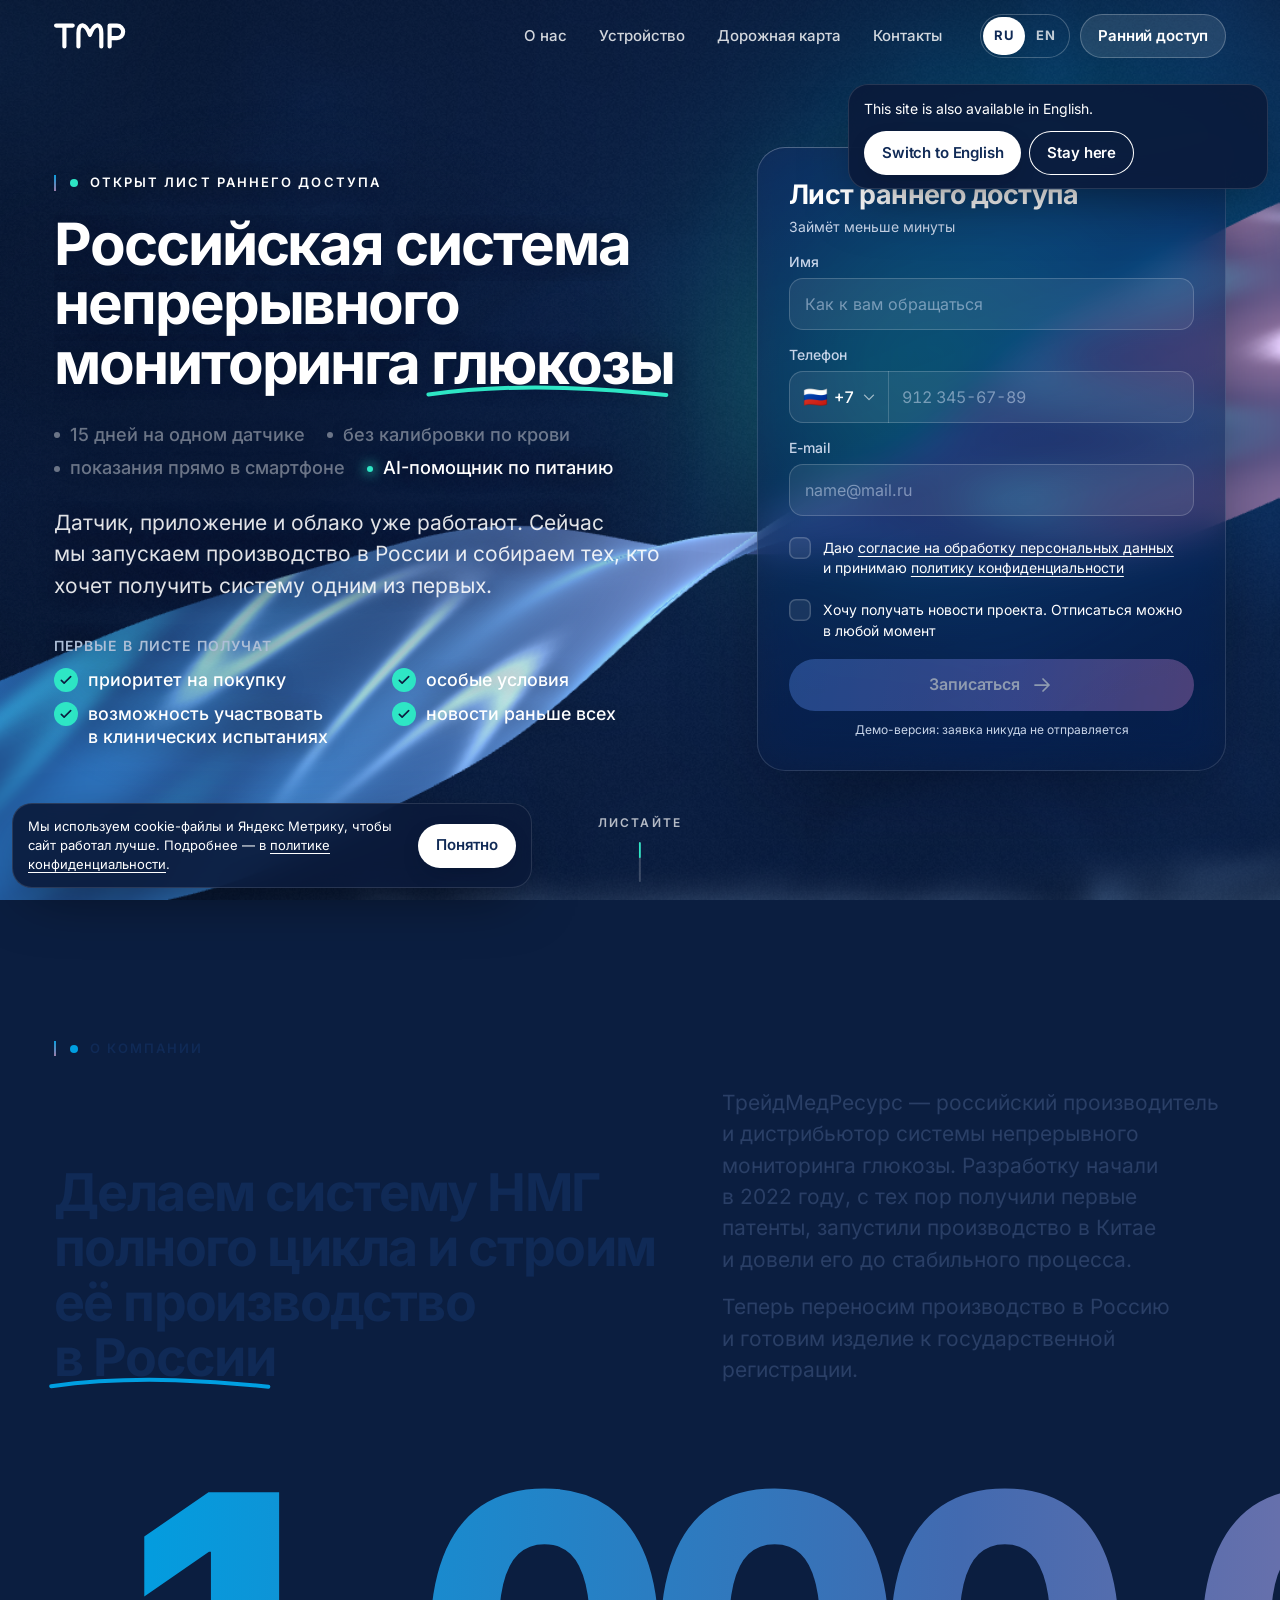
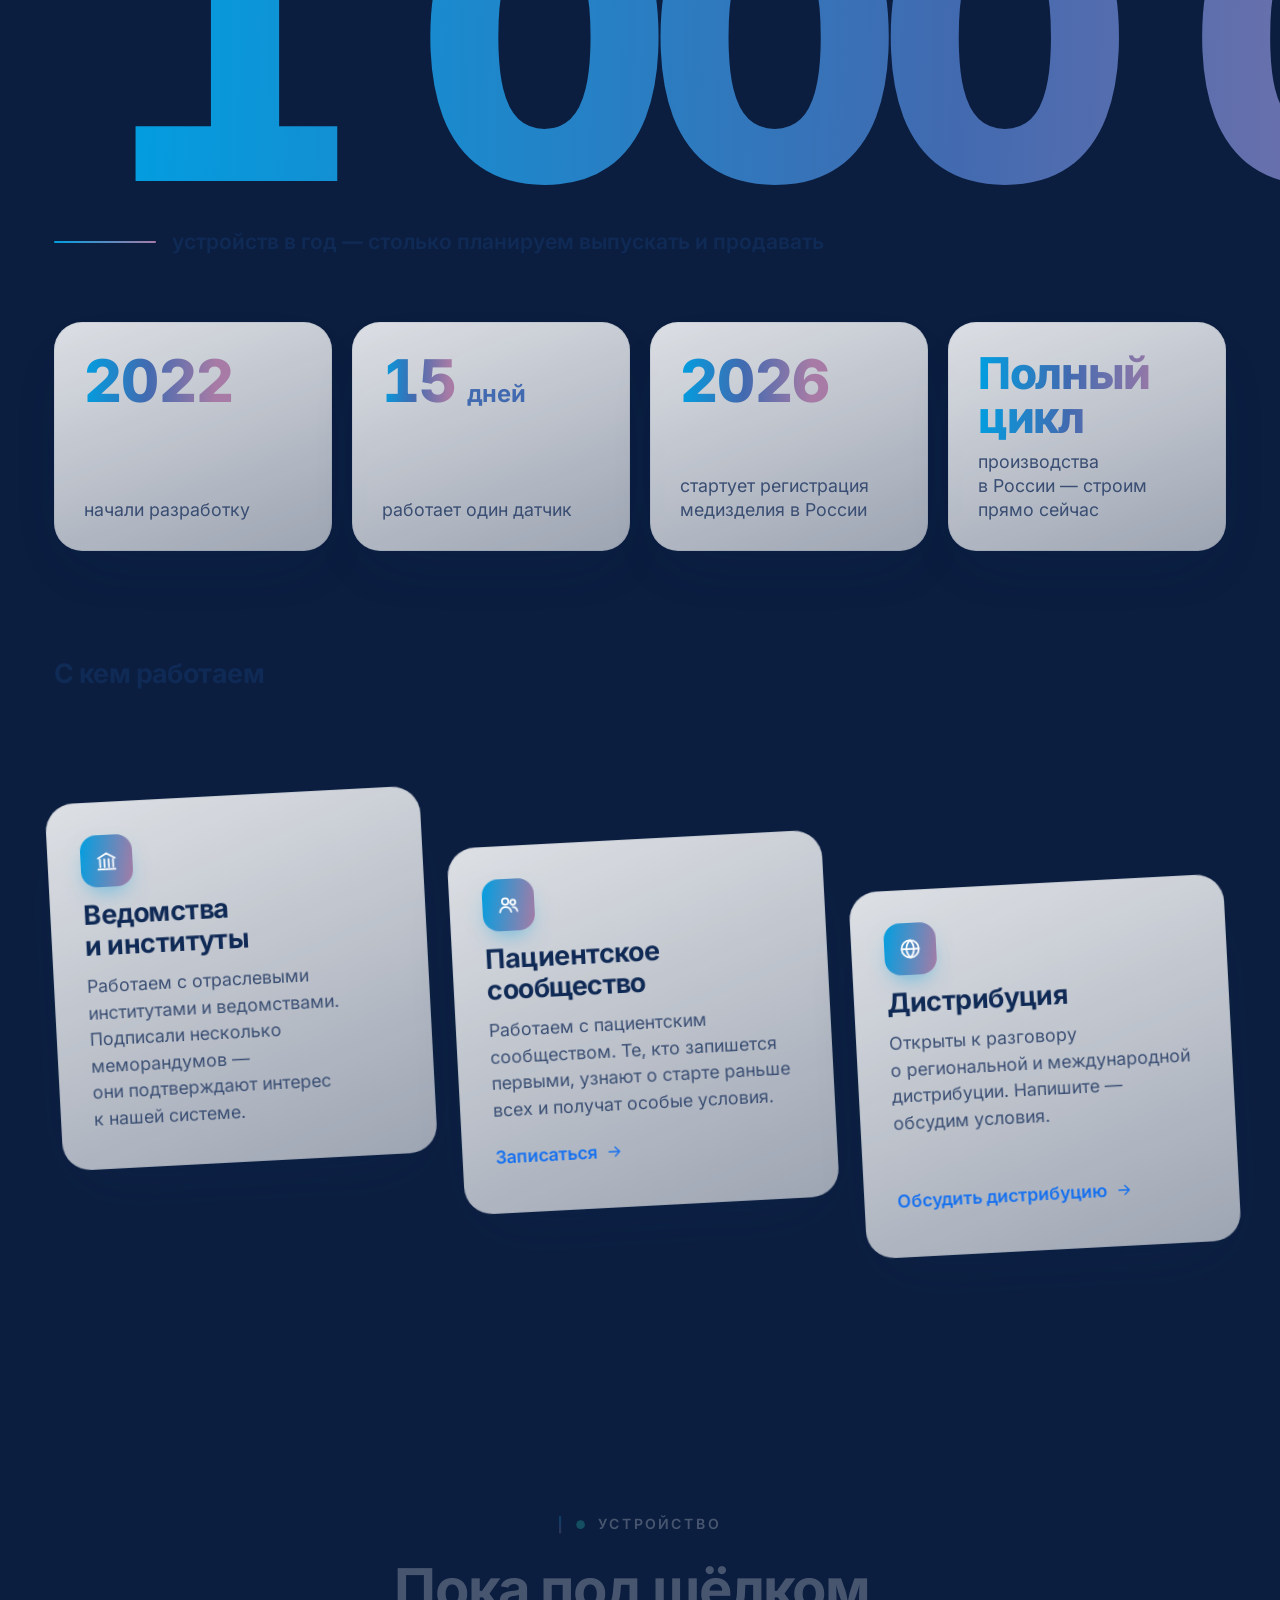
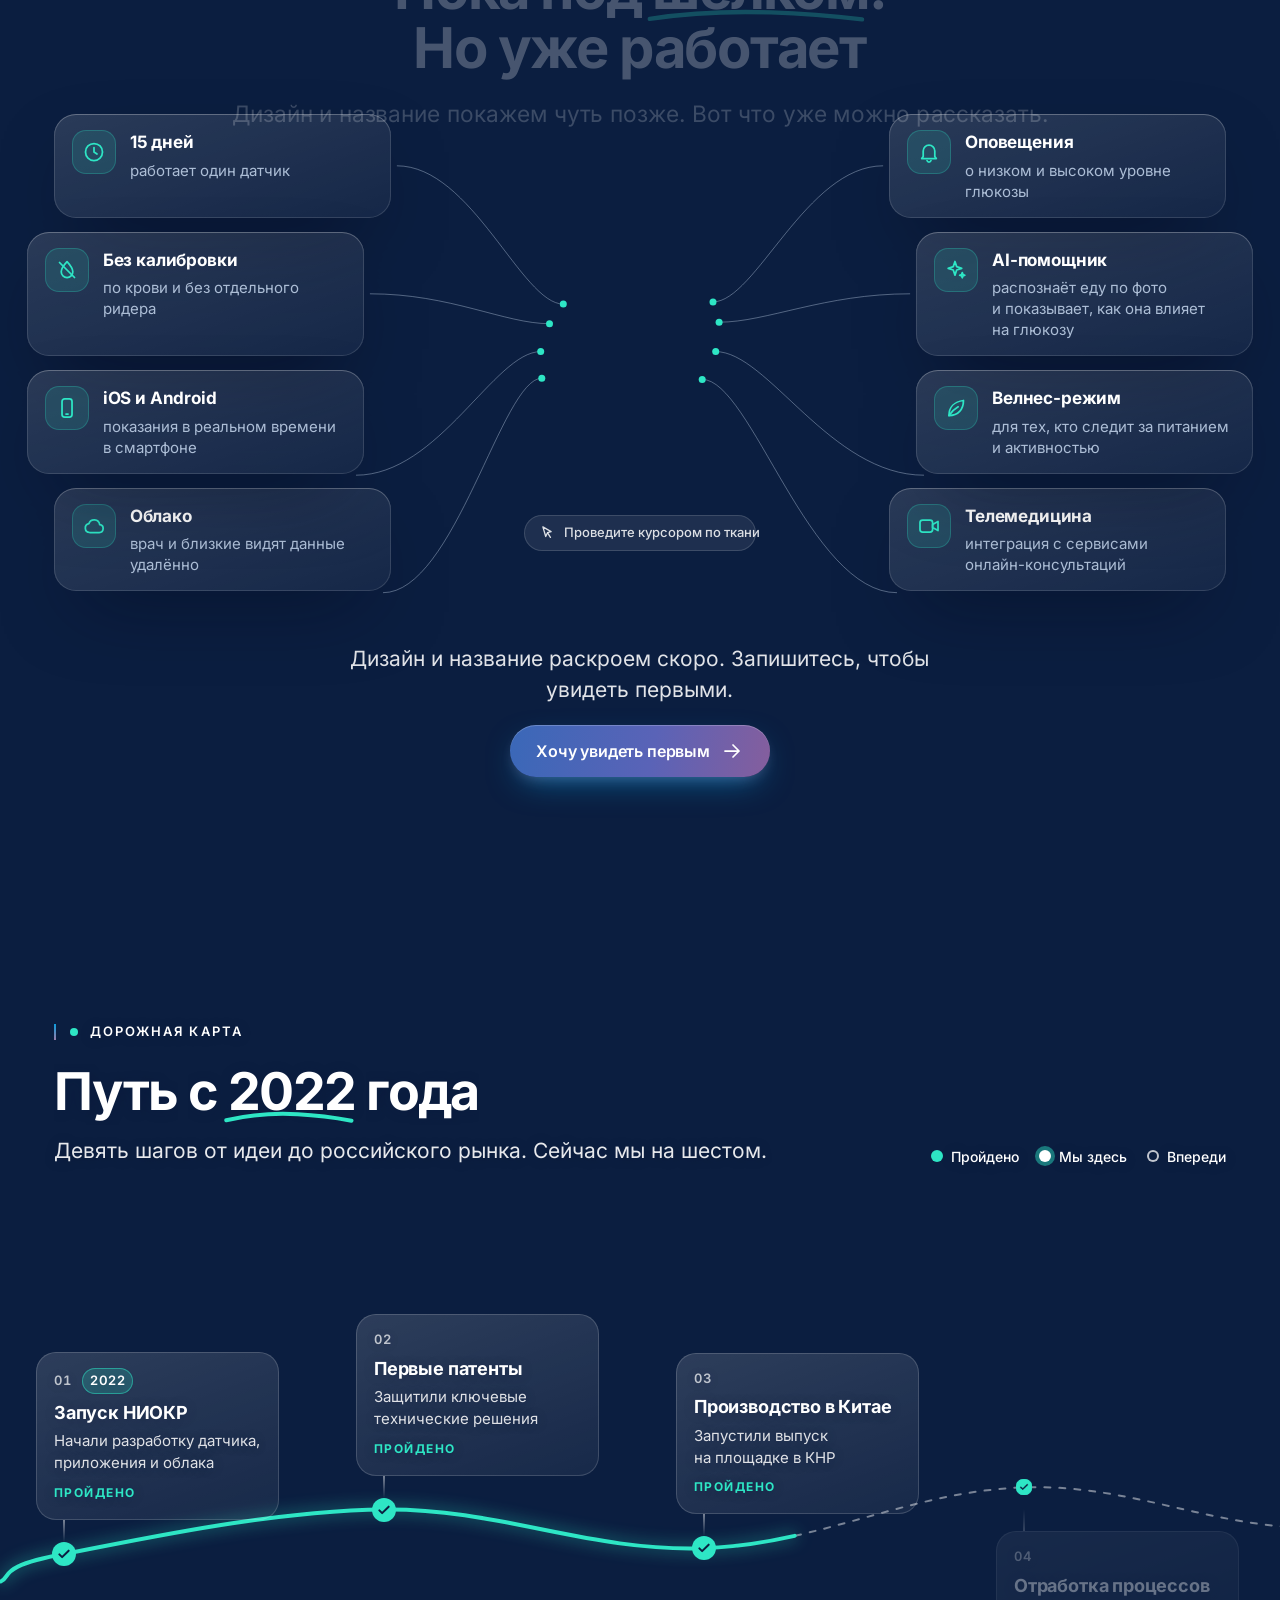
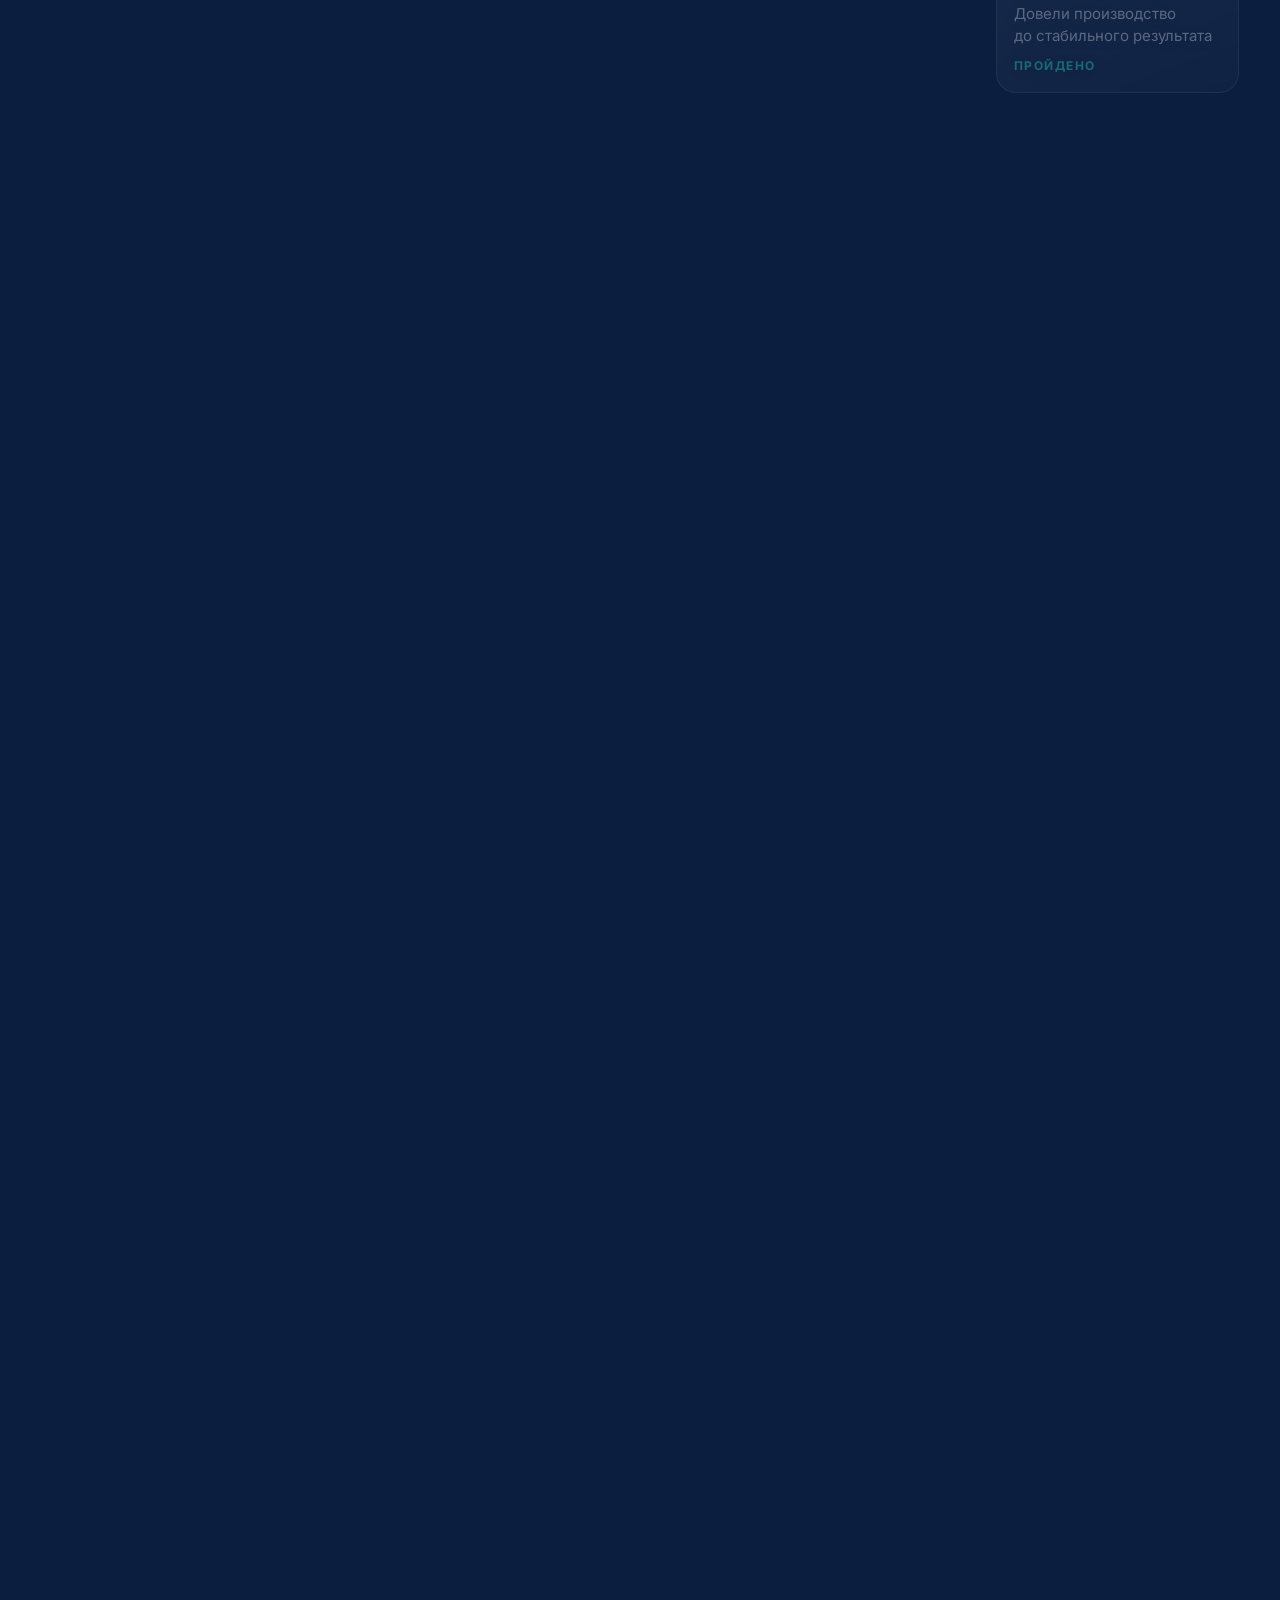
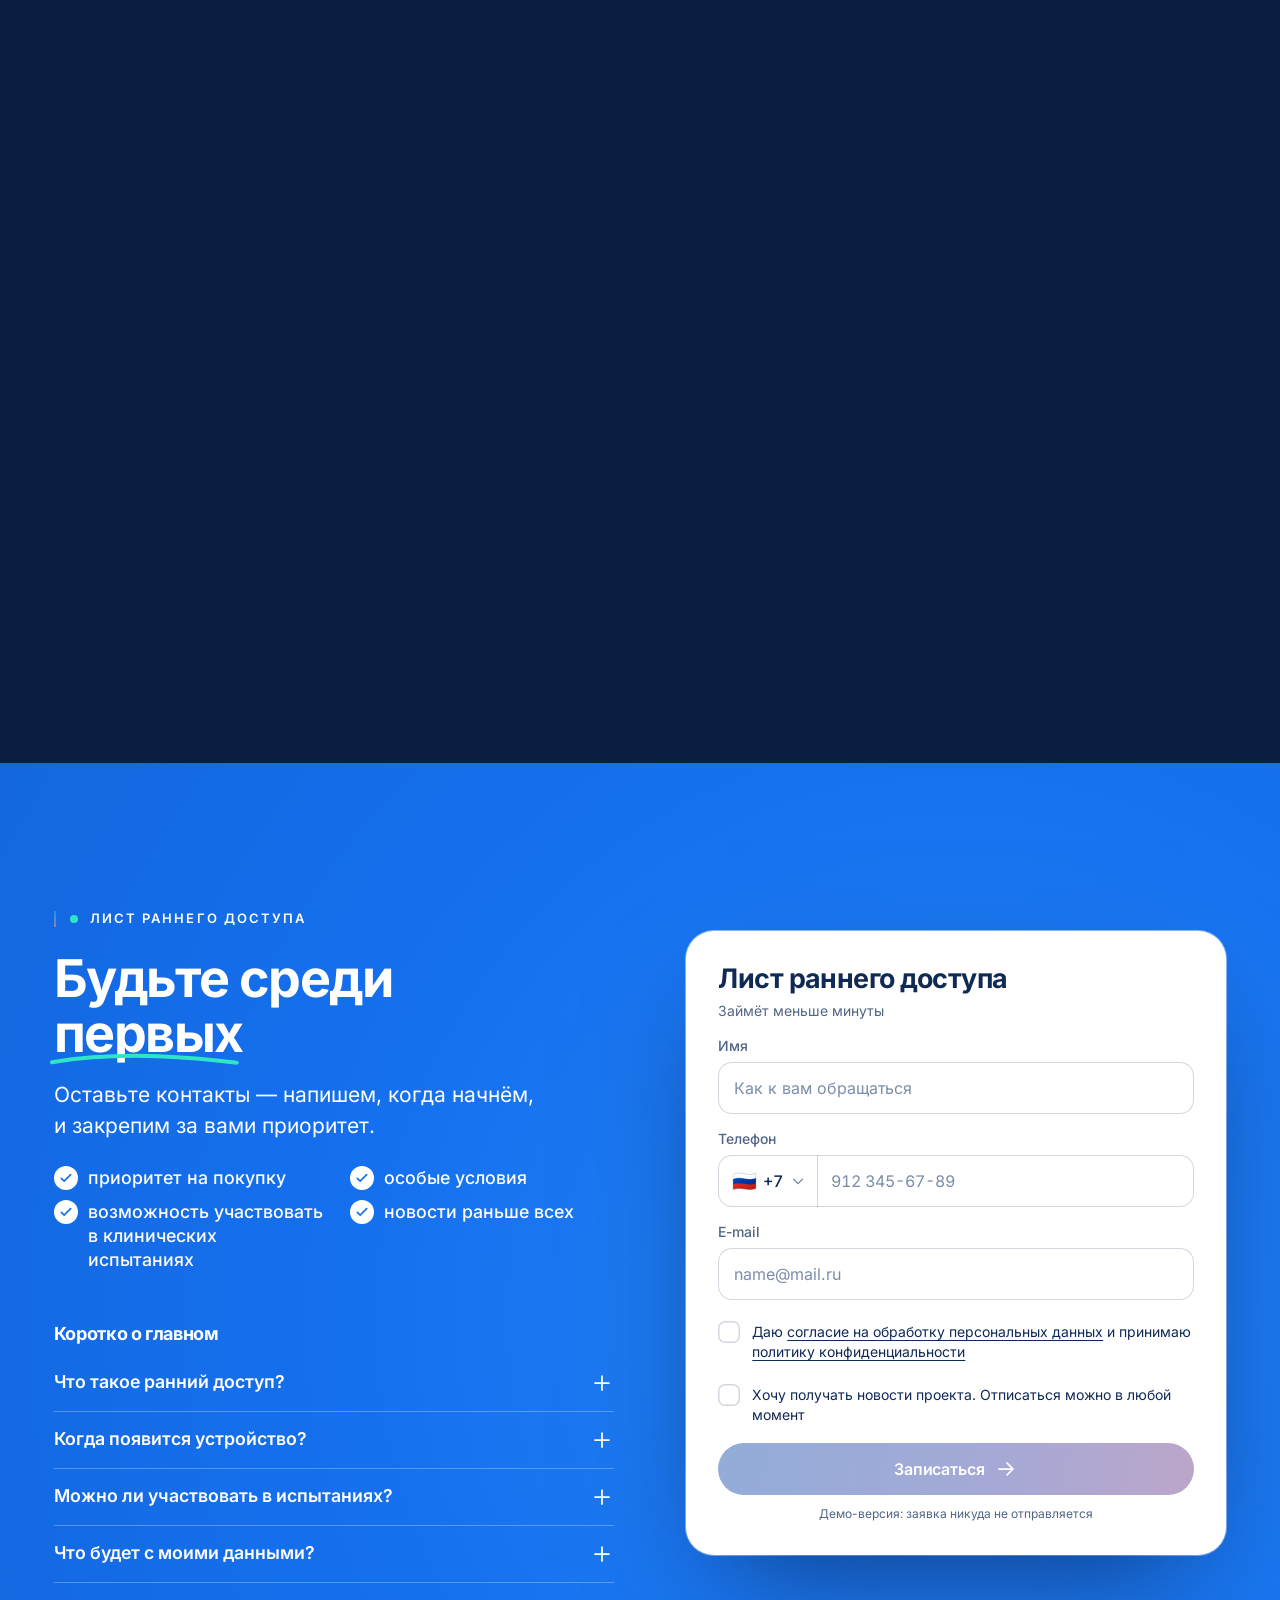
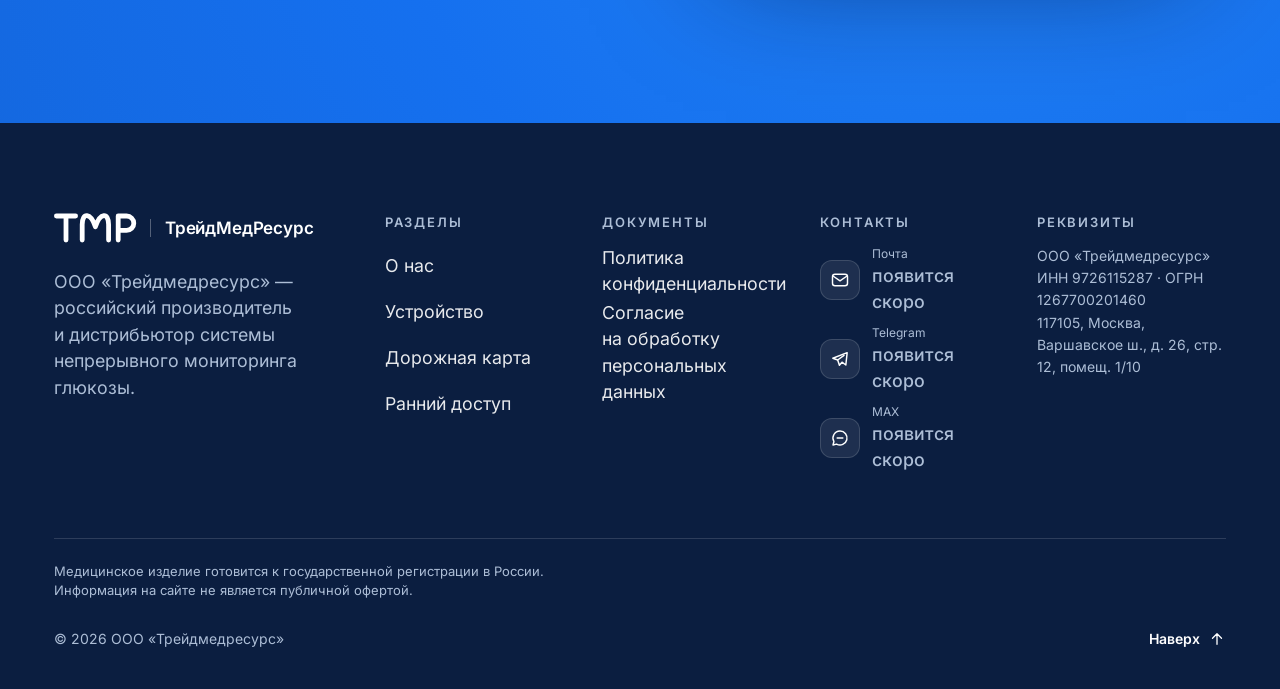
==== commit 66cd640f: "Демо: факты без пустой ячейки, итоговые числа для экранных читалок В две колонки карточка «Полный ци" ====
--- a/index.html
+++ b/index.html
@@ -29,7 +29,7 @@
 <link rel="manifest" href="manifest.webmanifest">
 <link rel="preload" href="assets/media/inter-cyrillic-wght-normal-JEOLYBOO.woff2" as="font" type="font/woff2" crossorigin>
 <link rel="preload" href="assets/media/inter-latin-wght-normal-NRMW37G5.woff2" as="font" type="font/woff2" crossorigin>
-<link rel="stylesheet" href="assets/css/main-D7XECKRH.css">
+<link rel="stylesheet" href="assets/css/main-EVFWITFS.css">
 <script>(function(d){var h=d.documentElement;h.className=h.className.replace('no-js','js');try{if(matchMedia('(prefers-reduced-motion: reduce)').matches)h.className+=' rm'}catch(e){}})(document);</script>
 <script type="module" src="assets/js/main-G2UYJJTF.js"></script>
 <script type="application/ld+json">{"@context":"https://schema.org","@type":"Organization","name":"ООО «Трейдмедресурс»","alternateName":["ТрейдМедРесурс","ТМР"],"url":"https://krokikro.github.io/tmr-demo/","logo":"https://krokikro.github.io/tmr-demo/icon-512.png","taxID":"9726115287","address":{"@type":"PostalAddress","streetAddress":"Варшавское шоссе, д. 26, стр. 12, помещ. 1/10","addressLocality":"Москва","postalCode":"117105","addressCountry":"RU"}}</script>
@@ -207,26 +207,29 @@
 
     <div class="wrap">
       <ul class="facts">
-                <li class="fact glass glass--light tilt" data-reveal="card" style="--i:0">
-          <p class="fact__value">
+                        <li class="fact glass glass--light tilt" data-reveal="card" style="--i:0">
+                              <p class="sr-only">2022</p>
+                    <p class="fact__value" aria-hidden="true">
                         <span class="fact__num" data-count="2022" data-plain="1">2022</span>
                                   </p>
           <p class="fact__label">начали разработку</p>
         </li>
-                <li class="fact glass glass--light tilt" data-reveal="card" style="--i:1">
-          <p class="fact__value">
+                        <li class="fact glass glass--light tilt" data-reveal="card" style="--i:1">
+                              <p class="sr-only">15 дней</p>
+                    <p class="fact__value" aria-hidden="true">
                         <span class="fact__num" data-count="15" data-plain="1">15</span>
                         <span class="fact__unit">дней</span>          </p>
           <p class="fact__label">работает один датчик</p>
         </li>
-                <li class="fact glass glass--light tilt" data-reveal="card" style="--i:2">
-          <p class="fact__value">
+                        <li class="fact glass glass--light tilt" data-reveal="card" style="--i:2">
+                              <p class="sr-only">2026</p>
+                    <p class="fact__value" aria-hidden="true">
                         <span class="fact__num" data-count="2026" data-plain="1">2026</span>
                                   </p>
           <p class="fact__label">стартует регистрация медизделия в России</p>
         </li>
-                <li class="fact glass glass--light tilt fact--wide" data-reveal="card" style="--i:3">
-          <p class="fact__value">
+                        <li class="fact glass glass--light tilt fact--wide" data-reveal="card" style="--i:3">
+                    <p class="fact__value">
                         <span class="fact__num fact__num--word">Полный цикл</span>
                                   </p>
           <p class="fact__label">производства в России — строим прямо сейчас</p>
--- a/assets/css/main-EVFWITFS.css
+++ b/assets/css/main-EVFWITFS.css
@@ -0,0 +1 @@
+@font-face{font-family:Inter;src:url("../media/inter-cyrillic-wght-normal-JEOLYBOO.woff2") format("woff2-variations"),url("../media/inter-cyrillic-wght-normal-JEOLYBOO.woff2") format("woff2");font-weight:100 900;font-style:normal;font-display:swap;unicode-range:U+0301,U+0400-045F,U+0490-0491,U+04B0-04B1,U+2116}@font-face{font-family:Inter;src:url("../media/inter-latin-wght-normal-NRMW37G5.woff2") format("woff2-variations"),url("../media/inter-latin-wght-normal-NRMW37G5.woff2") format("woff2");font-weight:100 900;font-style:normal;font-display:swap;unicode-range:U+0000-00FF,U+0131,U+0152-0153,U+02BB-02BC,U+02C6,U+02DA,U+02DC,U+0304,U+0308,U+0329,U+2000-206F,U+20AC,U+2122,U+2191,U+2193,U+2212,U+2215,U+FEFF,U+FFFD}:root{--navy: #102A56;--night: #0B1E40;--abyss: #050B18;--blue: #426AB0;--sky: #009FE1;--lilac: #A77BA5;--mint: #2EE6C5;--bright: #1570EF;--bright-2: #2E90FA;--light: #F0F4FE;--white: #fff;--ink: #102A56;--ink-2: #516585;--on-dark-2: #ADBED6;--error: #D92D20;--error-dark: #FDA29B;--success: #17B26A;--grad: linear-gradient(100deg, #009FE1 0%, #A77BA5 100%);--grad-btn: linear-gradient(100deg, #3A68B8 0%, #5A63B7 55%, #855E9D 100%);--grad-text: linear-gradient(92deg, #009FE1 0%, #426AB0 42%, #A77BA5 86%);--font: "ALS Hauss", "Inter", -apple-system, BlinkMacSystemFont, "Segoe UI", Roboto, Arial, sans-serif;--fs-h1: clamp(2.25rem, 1.18rem + 5.36vw, 6rem);--fs-h2: clamp(1.75rem, 1.25rem + 2.5vw, 3.5rem);--fs-h3: clamp(1.25rem, 1.107rem + .714vw, 1.75rem);--fs-body: clamp(1rem, .964rem + .179vw, 1.125rem);--fs-lead: clamp(1.0625rem, .95rem + .45vw, 1.375rem);--fs-small: .875rem;--gutter: clamp(16px, 4.2vw, 56px);--wrap: 1320px;--hdr-h: 72px;--r-card: 28px;--r-field: 14px;--sec-pad: clamp(88px, 11vw, 168px);--ease-out: cubic-bezier(.16, 1, .3, 1);--ease-io: cubic-bezier(.65, 0, .35, 1);--ease-back: cubic-bezier(.34, 1.56, .64, 1)}@media(max-width:1023px){:root{--hdr-h: 64px}}*,*:before,*:after{box-sizing:border-box}html{-webkit-text-size-adjust:100%;text-size-adjust:100%;scroll-padding-top:calc(var(--hdr-h) + 12px);background:var(--night)}html.lenis,html.lenis body{height:auto}.lenis.lenis-smooth{scroll-behavior:auto!important}@media(prefers-reduced-motion:no-preference){html:not(.lenis){scroll-behavior:smooth}}body{margin:0;min-height:100vh;font-family:var(--font);font-size:var(--fs-body);line-height:1.5;color:#fff;background:var(--night);-webkit-font-smoothing:antialiased;-moz-osx-font-smoothing:grayscale;text-rendering:optimizeLegibility;font-feature-settings:"cv11","ss01","ss03";overflow-wrap:break-word}@supports (overflow: clip){body{overflow-x:clip}}img,svg,video,canvas{display:block;max-width:100%}button,input,select,textarea{font:inherit;color:inherit}button{-webkit-tap-highlight-color:transparent}a{color:inherit;-webkit-tap-highlight-color:transparent}p,h1,h2,h3,h4,ul,ol,figure{margin:0}ul,ol{padding:0;list-style:none}[hidden]{display:none!important}::selection{background:#2ee6c559;color:inherit}:focus{outline:none}:focus-visible{outline:3px solid var(--focus, var(--mint));outline-offset:3px;border-radius:6px}[data-theme=light]{--focus: var(--bright)}.sr-only{position:absolute!important;width:1px;height:1px;padding:0;margin:-1px;overflow:hidden;clip:rect(0 0 0 0);white-space:nowrap;border:0}.skip{position:fixed;left:12px;top:-80px;z-index:100;padding:12px 18px;border-radius:12px;background:#fff;color:var(--navy);font-weight:600;text-decoration:none;transition:top .2s}.skip:focus{top:12px}.wrap{width:100%;max-width:calc(var(--wrap) + var(--gutter) * 2);margin-inline:auto;padding-left:max(var(--gutter),env(safe-area-inset-left));padding-right:max(var(--gutter),env(safe-area-inset-right))}.wrap--narrow{max-width:calc(820px + var(--gutter) * 2)}.h1,.h2,h1,h2,h3,h4{font-weight:700;letter-spacing:-.02em;-webkit-hyphens:manual;hyphens:manual}.h1{font-size:var(--fs-h1);line-height:1.02;letter-spacing:-.035em;text-wrap:balance}.h2{font-size:var(--fs-h2);line-height:1.06;letter-spacing:-.03em;text-wrap:balance}.lead{font-size:var(--fs-lead);line-height:1.5;max-width:38em}p{max-width:75ch}@media(max-width:767px){p,li{hyphens:auto;-webkit-hyphens:auto}.h1,.h2,h3,h4,.lead{hyphens:manual;-webkit-hyphens:manual}}.eyebrow{display:inline-flex;align-items:center;gap:12px;padding-left:14px;border-left:2px solid currentColor;border-image:linear-gradient(var(--sky),var(--lilac)) 1;font-size:.8125rem;font-weight:600;letter-spacing:.16em;text-transform:uppercase;line-height:1.2;margin-bottom:clamp(16px,2vw,24px)}.eyebrow__dot{width:8px;height:8px;border-radius:50%;flex:none;background:var(--mint);box-shadow:0 0 #2ee6c599;animation:dot-pulse 2.4s var(--ease-out) infinite}[data-theme=light] .eyebrow__dot{background:var(--sky);box-shadow:0 0 #009fe180}@keyframes dot-pulse{0%{box-shadow:0 0 #2ee6c58c}70%{box-shadow:0 0 0 10px #2ee6c500}to{box-shadow:0 0 #2ee6c500}}.u{position:relative;display:inline-block;font-style:normal;white-space:nowrap}.nw{display:inline-block;white-space:nowrap}.u__line{position:absolute;left:-2%;bottom:-.1em;width:104%;height:.3em;overflow:visible;pointer-events:none}.u__line path{fill:none;stroke:var(--mint);stroke-width:4;stroke-linecap:round;vector-effect:non-scaling-stroke;stroke-dasharray:1;stroke-dashoffset:0}[data-theme=light] .u__line path{stroke:var(--sky)}.js .u__line path{stroke-dashoffset:1;transition:stroke-dashoffset 1.1s var(--ease-out) .55s}.js .is-in .u__line path{stroke-dashoffset:0}[data-split] .w{display:inline-block;vertical-align:top;overflow:hidden;perspective:600px;padding-bottom:.12em;margin-bottom:-.12em}[data-split] .wi{display:inline-block;transform-origin:50% 100%}.js [data-split] .wi{transform:translate3d(0,108%,0) rotateX(-55deg);opacity:0;transition:transform 1s var(--ease-out),opacity .7s ease;transition-delay:calc(var(--line, 0) * 70ms + var(--wd, 0ms))}.js [data-split].is-in .wi{transform:none;opacity:1}[data-split] .u .w{overflow:visible}.js [data-reveal]{opacity:0;transform:translate3d(0,26px,0);transition:opacity .8s ease,transform 1s var(--ease-out);transition-delay:calc(var(--i, 0) * 60ms + var(--d, 0ms))}.js [data-reveal=card]{transform:perspective(1000px) translate3d(0,56px,-60px) rotateX(16deg) scale(.96);transition-duration:.9s,1.2s}.js [data-reveal].is-in{opacity:1;transform:none}.js .tilt.is-in{transform:perspective(1000px) rotateX(var(--rx, 0deg)) rotateY(var(--ry, 0deg))}.js .tilt.tilt-live{transition:transform .35s var(--ease-out),opacity .6s ease;transition-delay:0s}.rm [data-split] .wi,.rm [data-reveal]{transform:none!important}.rm [data-split] .wi,.rm [data-reveal]{transition:opacity .6s ease}.rm .eyebrow__dot,.rm .scroll-hint__line:after{animation:none}.btn{position:relative;isolation:isolate;overflow:hidden;display:inline-flex;align-items:center;justify-content:center;gap:10px;min-height:52px;padding:0 26px;border:0;border-radius:999px;font-size:1rem;font-weight:600;letter-spacing:-.01em;line-height:1.1;text-decoration:none;white-space:nowrap;cursor:pointer;-webkit-user-select:none;user-select:none;translate:var(--mx, 0) var(--my, 0);transition:transform .25s var(--ease-out),translate .35s var(--ease-out),box-shadow .3s ease,background-color .3s ease,color .3s ease,opacity .3s ease}.btn:active{transform:scale(.97)}.btn__icon{width:20px;height:20px;flex:none;transition:transform .35s var(--ease-out)}.btn:hover .btn__icon{transform:translate(3px)}.btn--primary{color:#fff;background:var(--grad-btn);box-shadow:0 12px 32px -10px #009fe199,0 6px 16px -8px #a77ba5b3,inset 0 1px #ffffff38}.btn--primary:before{content:"";position:absolute;inset:0;z-index:-1;background:linear-gradient(110deg,transparent 25%,rgba(255,255,255,.38) 50%,transparent 75%);transform:translate(-130%);transition:transform .9s var(--ease-out)}.btn--primary:hover:before{transform:translate(130%)}.btn--primary:hover{box-shadow:0 16px 40px -10px #009fe1bf,0 8px 22px -8px #a77ba5cc,inset 0 1px #ffffff40}.btn--small{min-height:44px;padding:0 18px;font-size:.9375rem}.btn--block{width:100%}.btn--glass{color:inherit;background:#ffffff1a;box-shadow:inset 0 0 0 1px #ffffff3d}.btn--glass:hover{background:#ffffff2e}.btn--light{color:var(--navy);background:#fff;box-shadow:0 8px 24px -10px #030c2073}.btn--light:hover{background:#eaf1ff}.btn--ghost{color:inherit;background:transparent;box-shadow:inset 0 0 0 1px currentColor}.btn--ghost:hover{background:#7f96be1f}.btn[aria-disabled=true]{opacity:.55;box-shadow:none}.btn[aria-disabled=true]:before{display:none}.btn.is-pressed:after{content:"";position:absolute;z-index:-1;left:var(--px, 50%);top:var(--py, 50%);width:12px;height:12px;margin:-6px;border-radius:50%;background:#ffffff8c;animation:press-flash .6s var(--ease-out) forwards}@keyframes press-flash{to{transform:scale(40);opacity:0}}.link-arrow{display:inline-flex;align-items:center;gap:8px;margin-top:auto;min-height:44px;font-weight:600;text-decoration:none;color:var(--bright)}.link-arrow .icon{width:18px;height:18px;transition:transform .3s var(--ease-out)}.link-arrow:hover .icon{transform:translate(4px)}.icon{width:24px;height:24px;flex:none}.glass{border-radius:var(--r-card)}.glass--dark{background:linear-gradient(160deg,#ffffff21,#ffffff0b);box-shadow:inset 0 0 0 1px #ffffff21,inset 0 1px #ffffff29,0 30px 80px -30px #02081899}.glass--light{background:linear-gradient(160deg,#ffffffdb,#fff9);box-shadow:inset 0 0 0 1px #102a5612,0 24px 60px -28px #102a5647}.glass--blur{-webkit-backdrop-filter:blur(20px) saturate(150%);backdrop-filter:blur(20px) saturate(150%)}@media(hover:none),(max-width:767px){.glass--blur{-webkit-backdrop-filter:blur(10px) saturate(140%);backdrop-filter:blur(10px) saturate(140%)}}.hdr{position:fixed;inset:0 0 auto;z-index:50;padding-top:env(safe-area-inset-top);color:#fff;transition:transform .45s var(--ease-out),color .35s ease}.hdr:before{content:"";position:absolute;inset:0;z-index:-1;background:#09183494;-webkit-backdrop-filter:blur(18px) saturate(160%);backdrop-filter:blur(18px) saturate(160%);box-shadow:inset 0 -1px #ffffff14;opacity:0;transition:opacity .35s ease,background-color .35s ease}.hdr.is-scrolled:before{opacity:1}.hdr.is-hidden{transform:translate3d(0,-110%,0)}.hdr.is-light{color:var(--navy);--focus: var(--bright)}.hdr.is-light:before{background:#f0f4feb8;box-shadow:inset 0 -1px #102a5614}.hdr__inner{display:flex;align-items:center;gap:24px;height:var(--hdr-h);max-width:calc(var(--wrap) + var(--gutter) * 2);margin-inline:auto;padding-left:max(var(--gutter),env(safe-area-inset-left));padding-right:max(var(--gutter),env(safe-area-inset-right))}.hdr__logo{display:inline-flex;align-items:center;padding:8px 0;margin-right:auto}.hdr__logo .logo{height:26px;width:auto}.logo{overflow:visible}.hdr__nav ul{display:flex;gap:4px}.hdr__nav a{position:relative;display:inline-flex;align-items:center;min-height:44px;padding:0 14px;font-size:.9375rem;font-weight:500;text-decoration:none;border-radius:999px;opacity:.82;transition:opacity .25s ease,background-color .25s ease}.hdr__nav a:hover{opacity:1;background:#7f96be24}.hdr__nav a.is-active{opacity:1}.hdr__nav a:after{content:"";position:absolute;left:14px;right:14px;bottom:8px;height:2px;border-radius:2px;background:var(--grad);transform:scaleX(0);transform-origin:left;transition:transform .45s var(--ease-out)}.hdr__nav a.is-active:after{transform:scaleX(1)}.hdr__actions{display:flex;align-items:center;gap:10px}.lang{position:relative;display:inline-grid;grid-template-columns:1fr 1fr;align-items:center;height:44px;padding:3px;border-radius:999px;box-shadow:inset 0 0 0 1px #ffffff3d;font-size:.8125rem;font-weight:700;letter-spacing:.06em}.hdr.is-light .lang{box-shadow:inset 0 0 0 1px #102a562e}.lang__item{position:relative;z-index:1;display:grid;place-items:center;min-width:42px;height:38px;border-radius:999px;text-decoration:none;opacity:.75;transition:opacity .2s ease,color .3s ease}a.lang__item:hover{opacity:1}a.lang__item:before{content:"";position:absolute;inset:-4px -3px}.lang__item.is-current{opacity:1;color:var(--navy)}.hdr.is-light .lang__item.is-current{color:#fff}.lang__thumb{position:absolute;top:3px;bottom:3px;width:calc(50% - 3px);border-radius:999px;background:#fff;left:3px;transition:transform .45s var(--ease-out),background-color .3s ease}html[lang=en] .lang__thumb{transform:translate(100%)}.hdr.is-light .lang__thumb{background:var(--navy)}.hdr__cta{display:none}.burger{position:relative;display:grid;place-items:center;width:44px;height:44px;padding:0;border:0;border-radius:50%;cursor:pointer;background:#ffffff1a;box-shadow:inset 0 0 0 1px #ffffff3d}.hdr.is-light .burger{background:#102a560f;box-shadow:inset 0 0 0 1px #102a5629}.burger__line{position:absolute;left:13px;right:13px;height:2px;border-radius:2px;background:currentColor;transition:transform .45s var(--ease-out)}.burger__line:first-child{transform:translateY(-4px)}.burger__line:last-child{transform:translateY(4px)}.burger[aria-expanded=true] .burger__line:first-child{transform:rotate(45deg)}.burger[aria-expanded=true] .burger__line:last-child{transform:rotate(-45deg)}@media(min-width:1024px){.hdr__cta{display:inline-flex}.burger{display:none}}@media(max-width:1023px){.hdr__nav{display:none}}@media(max-width:359px){.hdr__inner{gap:8px}.lang__item{min-width:40px}}.menu{position:fixed;inset:0;z-index:45;display:flex;flex-direction:column;padding:calc(var(--hdr-h) + env(safe-area-inset-top) + 16px) max(var(--gutter),env(safe-area-inset-right)) calc(24px + env(safe-area-inset-bottom)) max(var(--gutter),env(safe-area-inset-left));background:radial-gradient(120% 80% at 100% 0%,rgba(0,159,225,.28),transparent 60%),radial-gradient(100% 70% at 0% 100%,rgba(167,123,165,.3),transparent 60%),#08142df5;-webkit-backdrop-filter:blur(22px);backdrop-filter:blur(22px);color:#fff;overflow-y:auto;overscroll-behavior:contain;clip-path:circle(0 at calc(100% - var(--gutter) - 22px) calc(var(--hdr-h) / 2));transition:clip-path .7s var(--ease-io)}.menu.is-open{clip-path:circle(150% at calc(100% - var(--gutter) - 22px) calc(var(--hdr-h) / 2))}.menu__panel{display:flex;flex-direction:column;gap:32px;min-height:100%;max-width:560px}.menu__nav ul{display:flex;flex-direction:column}.menu__nav a{display:flex;align-items:baseline;gap:16px;padding:14px 0;font-size:clamp(1.75rem,1.2rem + 3vw,2.5rem);font-weight:700;letter-spacing:-.03em;text-decoration:none;border-bottom:1px solid rgba(255,255,255,.1);opacity:0;transform:translateY(24px);transition:opacity .5s ease,transform .7s var(--ease-out);transition-delay:calc(.12s + var(--i) * 60ms)}.menu.is-open .menu__nav a{opacity:1;transform:none}.menu__num{font-size:.8125rem;font-weight:600;letter-spacing:.1em;color:var(--mint)}.menu__cta{margin-top:auto}.rm .menu{transition:opacity .3s ease;clip-path:none;opacity:0}.rm .menu.is-open{opacity:1}body.menu-open{overflow:hidden}main{position:relative;z-index:1;display:block}main:focus{outline:none}.sec{position:relative;isolation:isolate}.sec[data-theme=light]{color:var(--navy)}.sec__bg{position:absolute;inset:0;z-index:-2;pointer-events:none;transition:opacity 1.2s ease}html.gl .sec__bg{opacity:0}.scene{position:fixed;inset:0;z-index:0;pointer-events:none}.scene__canvas{width:100%;height:100%;opacity:0;transition:opacity 1.2s ease}html.gl .scene__canvas{opacity:1}.hero .sec__bg{background:radial-gradient(90% 70% at 85% 30%,rgba(0,159,225,.32),transparent 60%),radial-gradient(70% 60% at 10% 90%,rgba(167,123,165,.32),transparent 60%),linear-gradient(180deg,#0b1e40,#102a56)}.about .sec__bg{background:radial-gradient(60% 50% at 90% 10%,rgba(0,159,225,.12),transparent 70%),radial-gradient(60% 50% at 0% 90%,rgba(167,123,165,.12),transparent 70%),#f0f4fe}.device .sec__bg{background:radial-gradient(60% 50% at 50% 55%,rgba(46,230,197,.12),transparent 70%),linear-gradient(180deg,#050b18,#0a1630)}.roadmap .sec__bg{background:linear-gradient(120deg,#0b6fb0,#2a5a9e 45%,#7e5a8c)}.join .sec__bg{background:linear-gradient(180deg,#0a2a6b,#0b1e40)}.ftr .sec__bg{background:#102a56}.hero{display:flex;flex-direction:column;justify-content:center;min-height:100vh;min-height:100svh;padding:calc(var(--hdr-h) + env(safe-area-inset-top) + clamp(24px,4vw,48px)) 0 clamp(72px,8vw,112px)}.hero__grid{display:grid;gap:clamp(32px,4vw,64px);align-items:center}.hero__grid>*,.join__grid>*,.device__grid>*,.about__intro>*,.ftr__grid>*{min-width:0}.hero__copy{position:relative}.hero__silk-fallback{position:absolute;inset:0;z-index:-1;pointer-events:none;opacity:0;transition:opacity .8s ease;background:url("../media/hero-poster-NWVFD7EP.webp") 60% 50% / cover no-repeat}html.no-gl .hero__silk-fallback{opacity:1}.hero__copy:before{content:"";position:absolute;inset:-12% 0 -12% -30%;z-index:-1;pointer-events:none;background:radial-gradient(closest-side,rgba(7,18,42,.55),transparent)}.hero__title{max-width:11em;font-size:clamp(2.25rem,.8rem + 3.55vw,4.75rem)}.hero__copy{text-shadow:0 1px 22px rgba(5,14,36,.45)}.hero__lead{margin-top:clamp(18px,2vw,28px);color:#ffffffe0;max-width:34em}.ticker{display:flex;flex-wrap:wrap;gap:6px 22px;margin-top:clamp(18px,2.2vw,28px);font-size:clamp(.9375rem,.85rem + .35vw,1.1875rem);font-weight:500}.ticker__item{position:relative;padding-left:16px;opacity:.4;transition:opacity .6s ease}.ticker__item:before{content:"";position:absolute;left:0;top:.62em;width:6px;height:6px;border-radius:50%;background:currentColor;transition:background-color .6s ease,box-shadow .6s ease}.ticker__item.is-active{opacity:1}.ticker__item.is-active:before{background:var(--mint);box-shadow:0 0 12px 2px #2ee6c5b3}.hero__benefits{margin-top:clamp(22px,2.6vw,34px)}.hero__benefits-title{font-size:var(--fs-small);font-weight:600;letter-spacing:.08em;text-transform:uppercase;color:var(--on-dark-2);margin-bottom:12px}.benefits{display:grid;gap:10px 24px}.benefits__item{display:flex;align-items:flex-start;gap:10px;font-weight:500;line-height:1.35}.benefits__icon{width:24px;height:24px;padding:4px;border-radius:50%;flex:none;color:var(--night);background:var(--mint);stroke-width:2.5}.hero__cta{margin-top:24px}@media(max-width:599px){.ticker{display:grid;gap:0}.ticker__item{grid-area:1 / 1;opacity:0;transform:translate3d(0,60%,0);transition:opacity .5s ease,transform .6s var(--ease-out)}.ticker__item.is-active{opacity:1;transform:none}.ticker__item.was-active{opacity:0;transform:translate3d(0,-60%,0)}.rm .ticker__item{transform:none!important}}.form-card{padding:clamp(20px,2.6vw,32px)}.hero .form-card{background:linear-gradient(160deg,#142c5c9e,#0a1a3a80)}.hero__form{width:100%;max-width:520px;justify-self:center}.scroll-hint{position:absolute;left:50%;bottom:calc(18px + env(safe-area-inset-bottom));transform:translate(-50%);display:none;flex-direction:column;align-items:center;gap:10px;font-size:.75rem;font-weight:600;letter-spacing:.18em;text-transform:uppercase;text-decoration:none;color:#ffffffb3;transition:opacity .5s ease}.scroll-hint.is-gone{opacity:0;pointer-events:none}.scroll-hint__line{position:relative;width:2px;height:40px;border-radius:2px;background:#fff3;overflow:hidden}.scroll-hint__line:after{content:"";position:absolute;left:0;right:0;top:0;height:40%;border-radius:2px;background:var(--mint);animation:scroll-drop 1.8s var(--ease-io) infinite}@keyframes scroll-drop{0%{transform:translateY(-100%)}to{transform:translateY(250%)}}@media(min-width:1024px){.hero__grid{grid-template-columns:minmax(0,1.25fr) minmax(360px,.9fr)}.hero__cta{display:none}.hero__form{justify-self:end}.benefits{grid-template-columns:1fr 1fr}.scroll-hint{display:flex}}@media(min-width:1024px)and (max-height:820px){.hero{padding-top:calc(var(--hdr-h) + 16px);padding-bottom:56px}.hero__title{font-size:clamp(2.25rem,.8rem + 3.6vw,4.25rem)}.hero__benefits{margin-top:20px}.form-card{padding:20px 24px}}@media(min-width:600px)and (max-width:1023px){.benefits{grid-template-columns:1fr 1fr}}.lead-form{--f-bg: rgba(255, 255, 255, .07);--f-bg-focus: rgba(255, 255, 255, .11);--f-border: rgba(255, 255, 255, .18);--f-text: #fff;--f-ph: rgba(214, 226, 245, .5);--f-label: #C7D4E8;--f-focus: var(--mint);--f-ring: rgba(46, 230, 197, .28);--f-error: var(--error-dark);--f-check: var(--mint);--f-check-ink: var(--night);--f-pop: #0E2146;--f-pop-hover: rgba(255, 255, 255, .08);position:relative;isolation:isolate;color:var(--f-text)}.lead-form--light{--f-bg: #fff;--f-bg-focus: #fff;--f-border: rgba(16, 42, 86, .18);--f-text: var(--navy);--f-ph: #7C8DA9;--f-label: #516585;--f-focus: var(--bright);--f-ring: rgba(21, 112, 239, .2);--f-error: var(--error);--f-check: var(--bright);--f-check-ink: #fff;--f-pop: #fff;--f-pop-hover: #EEF3FD;--focus: var(--bright)}.lead-form__head{margin-bottom:6px}.lead-form__title{font-size:var(--fs-h3);line-height:1.15;letter-spacing:-.02em}.lead-form__sub{margin-top:6px;font-size:var(--fs-small);color:var(--f-label)}.field{margin-top:14px}.field__label{display:block;margin-bottom:6px;font-size:var(--fs-small);font-weight:500;color:var(--f-label)}.field__control{position:relative;display:flex;align-items:stretch;border-radius:var(--r-field);background:var(--f-bg);box-shadow:inset 0 0 0 1px var(--f-border);transition:box-shadow .2s ease,background-color .2s ease}.field__control:focus-within{background:var(--f-bg-focus);box-shadow:inset 0 0 0 1.5px var(--f-focus),0 0 0 4px var(--f-ring)}.field.is-invalid .field__control{box-shadow:inset 0 0 0 1.5px var(--f-error)}.field.is-valid .field__control:after{content:"";position:absolute;right:14px;top:50%;width:8px;height:8px;margin-top:-4px;border-radius:50%;background:var(--f-check);box-shadow:0 0 10px var(--f-check)}.field__input{flex:1 1 auto;width:100%;min-width:0;height:52px;padding:0 30px 0 16px;border:0;border-radius:var(--r-field);background:transparent;color:var(--f-text);font-size:16px;letter-spacing:0}.field__input::placeholder{color:var(--f-ph);opacity:1}.field__input:focus{outline:none}.field__input:-webkit-autofill,.field__input:-webkit-autofill:hover,.field__input:-webkit-autofill:focus{-webkit-text-fill-color:var(--f-text);-webkit-box-shadow:0 0 0 1000px var(--f-autofill, rgba(40, 80, 140, .35)) inset;transition:background-color 9999s ease-out;caret-color:var(--f-text)}.lead-form--light{--f-autofill: #EAF1FF}.field__error{margin-top:6px;font-size:.8125rem;line-height:1.35;color:var(--f-error)}.field__error:empty{display:none}.field__hint{margin-top:6px;font-size:.8125rem;color:var(--f-label)}.field__hint button{padding:0;border:0;background:none;color:var(--f-focus);font-weight:600;text-decoration:underline;text-underline-offset:3px;cursor:pointer;min-height:32px}.phone{position:relative}.phone__country{display:inline-flex;align-items:center;gap:6px;flex:none;min-width:98px;padding:0 10px 0 14px;border:0;border-radius:var(--r-field) 0 0 var(--r-field);background:transparent;color:var(--f-text);font-size:16px;cursor:pointer;box-shadow:1px 0 0 var(--f-border)}.phone__flag{font-size:20px;line-height:1;font-family:"Apple Color Emoji","Segoe UI Emoji","Noto Color Emoji",sans-serif}.phone__code{font-variant-numeric:tabular-nums;font-weight:500}.phone__chev{width:18px;height:18px;opacity:.6;transition:transform .3s var(--ease-out)}.phone__country[aria-expanded=true] .phone__chev{transform:rotate(180deg)}.phone__input{padding-left:14px;font-variant-numeric:tabular-nums}.cc{position:absolute;left:0;right:0;top:calc(100% + 8px);z-index:30;display:flex;flex-direction:column;max-height:min(360px,60vh);border-radius:18px;background:var(--f-pop);color:var(--f-text);box-shadow:0 30px 70px -20px #0208188c,inset 0 0 0 1px var(--f-border);overflow:hidden;animation:pop-in .28s var(--ease-out)}@keyframes pop-in{0%{opacity:0;transform:translateY(-6px) scale(.98)}}.cc__search{display:flex;align-items:center;gap:8px;padding:10px 12px;box-shadow:inset 0 -1px 0 var(--f-border)}.cc__search .icon{width:20px;height:20px;opacity:.6}.cc__search input{flex:1;min-width:0;height:40px;border:0;background:transparent;font-size:16px;color:var(--f-text)}.cc__search input::placeholder{color:var(--f-ph)}.cc__close{display:none;width:40px;height:40px;border:0;border-radius:50%;background:transparent;color:inherit;cursor:pointer}.cc__list{overflow-y:auto;overscroll-behavior:contain;padding:6px;-webkit-overflow-scrolling:touch}.cc__group{padding:10px 10px 4px;font-size:.75rem;font-weight:600;letter-spacing:.08em;text-transform:uppercase;color:var(--f-label)}.cc__opt{display:flex;align-items:center;gap:10px;width:100%;min-height:44px;padding:8px 10px;border:0;border-radius:10px;background:transparent;color:inherit;text-align:left;cursor:pointer;font-size:.9375rem}.cc__opt:hover,.cc__opt.is-focus{background:var(--f-pop-hover)}.cc__opt[aria-selected=true]{font-weight:600}.cc__opt-flag{font-size:20px;line-height:1;width:26px;text-align:center;font-family:"Apple Color Emoji","Segoe UI Emoji","Noto Color Emoji",sans-serif}.cc__opt-name{flex:1;min-width:0;overflow:hidden;text-overflow:ellipsis;white-space:nowrap}.cc__opt-code{font-variant-numeric:tabular-nums;color:var(--f-label)}.cc__empty{padding:16px;color:var(--f-label);font-size:.9375rem}.cc-backdrop{display:none}@media(max-width:639px){.cc{position:fixed;left:8px;right:8px;top:auto;bottom:calc(8px + env(safe-area-inset-bottom));max-height:min(72vh,560px);z-index:90}.cc__close{display:grid;place-items:center}.cc-backdrop{display:block;position:fixed;inset:0;z-index:89;background:#030a1c80}}.check{position:relative;margin-top:12px}.check__input{position:absolute;opacity:0;width:22px;height:22px;margin:11px 0 0;pointer-events:none}.check__label{display:flex;align-items:flex-start;gap:12px;min-height:44px;padding:10px 0 0;cursor:pointer;font-size:.875rem;line-height:1.45}.check__label a{text-decoration:underline;text-underline-offset:3px;text-decoration-thickness:1px}.check__label a:hover{color:var(--f-focus)}.check__box{position:relative;display:grid;place-items:center;flex:none;width:22px;height:22px;margin-top:-1px;border-radius:7px;box-shadow:inset 0 0 0 1.5px var(--f-border);background:var(--f-bg);transition:background-color .2s ease,box-shadow .2s ease,transform .2s var(--ease-back)}.check__tick{width:16px;height:16px;color:var(--f-check-ink);stroke-width:3;stroke-dasharray:30;stroke-dashoffset:30;transition:stroke-dashoffset .35s var(--ease-out)}.check__input:checked+.check__label .check__box{background:var(--f-check);box-shadow:none}.check__input:checked+.check__label .check__tick{stroke-dashoffset:0}.check__input:focus-visible+.check__label .check__box{outline:3px solid var(--f-focus);outline-offset:2px}.check__label:active .check__box{transform:scale(.9)}.check.is-invalid .check__box{box-shadow:inset 0 0 0 1.5px var(--f-error)}.check .field__error{padding-left:34px}.hp{position:absolute!important;left:-10000px;width:1px;height:1px;overflow:hidden}.lead-form__submit{margin-top:18px}.btn__label--busy,.btn__spinner{display:none}.is-busy .lead-form__submit .btn__label:not(.btn__label--busy),.is-busy .lead-form__submit .btn__icon{display:none}.is-busy .lead-form__submit .btn__label--busy{display:inline}.is-busy .lead-form__submit .btn__spinner{display:inline-block;width:18px;height:18px;border-radius:50%;border:2px solid rgba(255,255,255,.35);border-top-color:#fff;animation:spin .8s linear infinite}@keyframes spin{to{transform:rotate(360deg)}}.lead-form__status:empty{display:none}.lead-form__status{margin-top:12px;padding:12px 14px;border-radius:12px;font-size:.875rem;line-height:1.4;color:var(--f-error);background:#fda29b1f;box-shadow:inset 0 0 0 1px #fda29b40}.lead-form--light .lead-form__status{background:#fef3f2;box-shadow:inset 0 0 0 1px #fecdca}.lead-form__status .btn{margin-top:10px}.lead-form__status a{font-weight:600}.lead-form__note{margin-top:10px;font-size:.75rem;color:var(--f-label);text-align:center}.lead-form__success{position:relative;z-index:2;text-align:center;padding:clamp(16px,4vw,40px) 8px}.lead-form__success:focus{outline:none}.lead-form__success-title{margin-top:18px;font-size:var(--fs-h3);font-weight:700;line-height:1.2;letter-spacing:-.02em}.lead-form__success-text{margin:10px auto 22px;color:var(--f-label);max-width:30em}.success-check{width:76px;height:76px;margin:0 auto;overflow:visible}.success-check__ring,.success-check__tick{fill:none;stroke-width:3.5;stroke-linecap:round;stroke-linejoin:round;stroke-dasharray:1;stroke-dashoffset:1}.success-check__ring{stroke:var(--f-check);opacity:.5;transition:stroke-dashoffset 1s var(--ease-out) .15s}.success-check__tick{stroke:var(--f-check);stroke-width:5;transition:stroke-dashoffset .7s var(--ease-out) .6s}.lead-form.is-done .success-check__ring,.lead-form.is-done .success-check__tick{stroke-dashoffset:0}.lead-form.is-done .lead-form__main{display:none}.lead-form__burst{position:absolute;z-index:1;left:var(--bx, 50%);top:var(--by, 90%);width:var(--bd, 200px);height:var(--bd, 200px);margin:calc(var(--bd, 200px) / -2) 0 0 calc(var(--bd, 200px) / -2);border-radius:50%;pointer-events:none;transform:scale(0);background:radial-gradient(circle,#2ee6c538,#009fe124 55%,#009fe100 72%)}.lead-form--light .lead-form__burst{background:radial-gradient(circle,#e0edff,#eef4ff 55%,#eef4ff00 72%)}.lead-form.is-bursting .lead-form__burst{transform:scale(1);transition:transform 1s var(--ease-out)}.form-card{position:relative;overflow:hidden;border-radius:var(--r-card)}.about{padding:var(--sec-pad) 0 calc(var(--sec-pad) * .8);overflow:hidden}@supports (overflow: clip){.about{overflow:clip}}.about__intro{display:grid;gap:clamp(20px,3vw,40px)}.about__title{max-width:15em}.about__lead{display:grid;gap:16px;color:#2a3f66}.about__lead .lead{max-width:36em}@media(min-width:1024px){.about__intro{grid-template-columns:minmax(0,1.25fr) minmax(0,1fr);align-items:end}.about__intro .eyebrow{grid-column:1 / -1;margin-bottom:-8px;justify-self:start}}.bignum{position:relative;margin:clamp(48px,7vw,110px) 0 clamp(40px,5vw,72px);overflow:hidden}.bignum__track{position:relative;display:inline-block;white-space:nowrap;padding-left:max(var(--gutter),env(safe-area-inset-left));font-size:clamp(7rem,31vw,36rem);font-weight:800;line-height:.82;letter-spacing:-.065em;font-variant-numeric:tabular-nums;font-feature-settings:"tnum","cv11";transform:translate3d(var(--bx, 0px),0,0);will-change:transform}.bignum__sizer{visibility:hidden}.bignum__value{position:absolute;left:max(var(--gutter),env(safe-area-inset-left));top:0;background:var(--grad-text);-webkit-background-clip:text;background-clip:text;color:transparent;padding-right:.06em}.bignum__caption{display:flex;align-items:center;gap:16px;margin-top:clamp(14px,2vw,26px);font-size:var(--fs-lead);font-weight:600;color:var(--navy)}.bignum__rule{width:clamp(40px,8vw,120px);height:2px;flex:none;background:var(--grad);border-radius:2px}.facts{display:grid;grid-template-columns:repeat(2,minmax(0,1fr));gap:clamp(12px,1.6vw,20px)}.fact{display:flex;flex-direction:column;gap:10px;padding:clamp(18px,2.4vw,30px);min-height:clamp(150px,16vw,210px)}.fact--wide{grid-column:1 / -1}@media(min-width:360px){.fact--wide:nth-child(2n){grid-column:auto}}@media(max-width:359.98px){.fact:has(+.fact--wide:nth-child(2n)){grid-column:1 / -1}}.fact__value{display:flex;align-items:baseline;gap:8px;flex-wrap:wrap;font-weight:800;letter-spacing:-.04em;line-height:1}.fact__num{font-size:clamp(2.25rem,1.6rem + 2.6vw,4rem);font-variant-numeric:tabular-nums;background:var(--grad-text);-webkit-background-clip:text;background-clip:text;color:transparent;padding-right:.04em}.fact__num--word{font-size:clamp(1.75rem,1.3rem + 1.8vw,2.75rem);letter-spacing:-.03em}.fact__unit{font-size:clamp(1.125rem,1rem + .6vw,1.5rem);font-weight:700;letter-spacing:-.02em;color:var(--blue)}.fact__label{margin-top:auto;color:#3a4e73;line-height:1.35}@media(min-width:1024px){.facts{grid-template-columns:repeat(4,minmax(0,1fr))}.fact--wide{grid-column:auto}}.about__cards-title{margin:clamp(56px,8vw,120px) 0 clamp(24px,3vw,40px);font-size:var(--fs-h3);letter-spacing:-.02em}.cards-tilt{display:grid;gap:clamp(14px,2vw,24px);transform:rotate(-3deg) translate3d(0,var(--py, 0px),0);transform-origin:50% 50%;padding:12px 0 40px}.pcard{display:flex;flex-direction:column;gap:12px;padding:clamp(22px,2.6vw,34px);min-height:250px}.pcard__icon{display:grid;place-items:center;width:52px;height:52px;border-radius:16px;color:#fff;background:var(--grad);box-shadow:0 10px 24px -10px #009fe1b3}.pcard__title{font-size:var(--fs-h3);line-height:1.15}.pcard__text{color:#3a4e73}@media(min-width:768px){.cards-tilt{grid-template-columns:repeat(3,minmax(0,1fr))}.pcard:nth-child(2){translate:0 calc(40px + var(--p2, 0px))}.pcard:nth-child(3){translate:0 calc(80px + var(--p3, 0px))}.cards-tilt{padding-bottom:100px}}@media(max-width:767px){.cards-tilt{transform:rotate(-2deg);max-width:520px;margin-inline:auto}}.device{padding:var(--sec-pad) 0;overflow:hidden}@supports (overflow: clip){.device{overflow:clip}}.device__head{text-align:center;display:flex;flex-direction:column;align-items:center}.device__head .h2{max-width:14em}.device__lead{margin-top:18px;color:#fffc}.device__grid{position:relative;margin-top:clamp(28px,4vw,56px)}.device__stage{position:relative;width:100%;aspect-ratio:1 / .92;max-height:72vh;min-height:300px;margin:0 auto;touch-action:pan-y;cursor:crosshair;-webkit-tap-highlight-color:transparent}.device__fallback{position:absolute;inset:0;opacity:0;transition:opacity .8s ease;background:url("../media/device-poster-YU25WVYF.webp") center / contain no-repeat;-webkit-mask-image:radial-gradient(closest-side,#000 70%,transparent);mask-image:radial-gradient(closest-side,#000 70%,transparent)}html.no-gl .device__fallback{opacity:1}.device__hint{position:absolute;left:50%;bottom:4%;transform:translate(-50%);display:inline-flex;align-items:center;gap:8px;padding:8px 14px;border-radius:999px;font-size:.8125rem;font-weight:500;white-space:nowrap;color:#ffffffd9;background:#ffffff14;box-shadow:inset 0 0 0 1px #ffffff24;transition:opacity .6s ease;pointer-events:none}.device__hint .icon{width:18px;height:18px}.device__hint span{display:inline-flex;align-items:center;gap:8px}.device__hint-touch{display:none!important}@media(hover:none){.device__hint-pointer{display:none!important}.device__hint-touch{display:inline-flex!important}}.device__stage.is-touched .device__hint{opacity:0}.specs{display:flex;gap:12px;overflow-x:auto;scroll-snap-type:x mandatory;padding:8px max(var(--gutter),env(safe-area-inset-left)) 20px;margin:8px calc(-1*max(var(--gutter),env(safe-area-inset-left))) 0;scrollbar-width:none;overscroll-behavior-x:contain}.specs::-webkit-scrollbar{display:none}.spec{flex:0 0 min(78vw,300px);scroll-snap-align:center;display:flex;align-items:flex-start;gap:14px;padding:18px 18px 20px;border-radius:22px}.spec__icon{display:grid;place-items:center;width:44px;height:44px;flex:none;border-radius:14px;color:var(--mint);background:#2ee6c51f;box-shadow:inset 0 0 0 1px #2ee6c540}.spec__body{display:flex;flex-direction:column;gap:4px}.spec__k{font-weight:700;font-size:1.0625rem;letter-spacing:-.01em}.spec__v{font-size:.9375rem;line-height:1.4;color:var(--on-dark-2)}.device__callouts{display:none}.device__foot{display:flex;flex-direction:column;align-items:center;gap:20px;margin-top:clamp(24px,4vw,56px);text-align:center}.device__caption{font-size:var(--fs-lead);color:#ffffffe0;max-width:30em}@media(min-width:1024px){.device__grid{display:grid;grid-template-columns:minmax(0,1fr) minmax(0,1.25fr) minmax(0,1fr);column-gap:clamp(24px,3vw,48px);align-items:center}.device__stage{grid-column:2;grid-row:1;max-height:none;aspect-ratio:1 / 1.02}.specs{grid-column:1 / -1;grid-row:1;display:grid;grid-template-columns:minmax(0,1fr) minmax(0,1.25fr) minmax(0,1fr);column-gap:clamp(24px,3vw,48px);row-gap:14px;grid-template-rows:repeat(4,auto);align-content:center;overflow:visible;padding:0;margin:0;pointer-events:none}.spec{pointer-events:auto;padding:16px 18px}.spec:nth-child(-n+4){grid-column:1}.spec:nth-child(n+5){grid-column:3}.spec:nth-child(1),.spec:nth-child(5){grid-row:1}.spec:nth-child(2),.spec:nth-child(6){grid-row:2}.spec:nth-child(3),.spec:nth-child(7){grid-row:3}.spec:nth-child(4),.spec:nth-child(8){grid-row:4}.spec:nth-child(2),.spec:nth-child(3){translate:-8% 0}.spec:nth-child(6),.spec:nth-child(7){translate:8% 0}.device__callouts{display:block;position:absolute;inset:0;width:100%;height:100%;overflow:visible;pointer-events:none;z-index:1}.device__callouts path{fill:none;stroke:#adbed673;stroke-width:1;stroke-dasharray:1;stroke-dashoffset:1;transition:stroke-dashoffset 1.2s var(--ease-out)}.device__callouts circle{fill:var(--mint);opacity:0;transition:opacity .6s ease .9s}.device__callouts.is-in path{stroke-dashoffset:0}.device__callouts.is-in circle{opacity:1}}.roadmap{padding:var(--sec-pad) 0;text-shadow:0 1px 12px rgba(6,22,60,.25)}.roadmap__head{display:grid;gap:24px;align-items:end}.roadmap__lead{margin-top:16px;color:#ffffffe6}.rm-legend{display:flex;flex-wrap:wrap;gap:10px 20px;font-size:var(--fs-small);font-weight:500}.rm-legend__item{display:inline-flex;align-items:center;gap:8px}.rm-legend__item i{width:12px;height:12px;border-radius:50%}.rm-legend__item--done i{background:var(--mint)}.rm-legend__item--current i{background:#fff;box-shadow:0 0 0 4px #2ee6c573}.rm-legend__item--next i{box-shadow:inset 0 0 0 2px #ffffffbf}@media(min-width:1024px){.roadmap__head{grid-template-columns:minmax(0,1fr) auto}}.roadmap__viewport{margin-top:clamp(32px,5vw,56px)}.roadmap__track{position:relative;max-width:760px;margin:0 auto;padding:0 max(var(--gutter),env(safe-area-inset-left))}.rm-path{display:none}.rm-vline{position:absolute;top:12px;bottom:40px;left:calc(max(var(--gutter),env(safe-area-inset-left)) + 13px);width:2px;background:repeating-linear-gradient(to bottom,rgba(255,255,255,.5) 0 6px,transparent 6px 13px)}.rm-vline__fill{position:absolute;left:0;top:0;width:100%;height:100%;background:linear-gradient(to bottom,var(--mint),#fff);transform-origin:50% 0;transform:scaleY(var(--p, 0));box-shadow:0 0 12px #2ee6c599}.stages{position:relative;display:grid;gap:14px}.stage{position:relative;padding-left:48px}.stage__dot{position:absolute;left:2px;top:20px;z-index:1;display:grid;place-items:center;width:24px;height:24px;border-radius:50%;transition:transform .6s var(--ease-back),box-shadow .6s ease,background-color .6s ease}.stage__dot .icon{width:16px;height:16px;stroke-width:3}.stage--done .stage__dot{background:var(--mint);color:var(--night)}.stage--current .stage__dot{background:#fff;box-shadow:0 0 0 6px #2ee6c566,0 0 26px 6px #2ee6c58c}.stage--current .stage__dot:after{content:"";position:absolute;inset:-6px;border-radius:50%;box-shadow:0 0 0 2px var(--mint);animation:rm-pulse 2s var(--ease-out) infinite}@keyframes rm-pulse{0%{transform:scale(1);opacity:.9}to{transform:scale(2.4);opacity:0}}.stage--next .stage__dot{background:#08183899;box-shadow:inset 0 0 0 2px #ffffffb3}.stage__card{padding:16px 18px 18px;border-radius:20px;background:linear-gradient(160deg,#ffffff24,#ffffff0d);box-shadow:inset 0 0 0 1px #ffffff29;transition:opacity .7s ease,transform .9s var(--ease-out),box-shadow .6s ease}.stage--current .stage__card{background:linear-gradient(160deg,#ffffff3d,#ffffff1a);box-shadow:inset 0 0 0 1.5px #2ee6c5cc,0 20px 50px -20px #030c2899}.stage--next .stage__card{background:#ffffff0a;box-shadow:inset 0 0 0 1px #ffffff38}.js .stage:not(.is-lit) .stage__card{opacity:.38;transform:translate3d(0,10px,0)}.js .stage:not(.is-lit) .stage__dot{transform:scale(.7)}.stage__meta{display:flex;align-items:center;gap:10px;font-size:.8125rem;font-weight:600;letter-spacing:.08em}.stage__num{opacity:.7;font-variant-numeric:tabular-nums}.stage__year{padding:3px 8px;border-radius:999px;background:#2ee6c533;box-shadow:inset 0 0 0 1px #2ee6c580;letter-spacing:.04em}.stage__title{margin-top:8px;font-size:1.125rem;line-height:1.25;letter-spacing:-.01em}.stage__text{margin-top:6px;font-size:.9375rem;line-height:1.45;color:#ffffffdb}.stage__status{margin-top:10px;font-size:.75rem;font-weight:700;letter-spacing:.12em;text-transform:uppercase;color:var(--mint)}.stage--next .stage__status{color:#ffffffb3}.stage--current .stage__status{color:#fff}.roadmap.is-horizontal{padding:0;height:var(--rm-h, 300vh)}.roadmap.is-horizontal .roadmap__pin{position:sticky;top:0;height:100vh;height:100svh;overflow:hidden;display:flex;flex-direction:column;padding-top:calc(var(--hdr-h) + clamp(20px,3vh,40px))}.roadmap.is-horizontal .roadmap__viewport{position:relative;flex:1;margin-top:0;min-height:360px}.roadmap.is-horizontal .roadmap__track{position:absolute;left:0;top:0;bottom:0;width:var(--track-w, 300vw);max-width:none;margin:0;padding:0;transform:translate3d(var(--tx, 0px),0,0);will-change:transform}.roadmap.is-horizontal .rm-path{display:block;position:absolute;inset:0;width:100%;height:100%;overflow:visible}.rm-path path{fill:none;stroke-linecap:round;stroke-linejoin:round}.rm-path__base{stroke:#ffffff73;stroke-width:2;stroke-dasharray:6 9}.rm-path__done{stroke:var(--mint);stroke-width:4;filter:drop-shadow(0 0 8px rgba(46,230,197,.7))}.rm-path__next{stroke:#fff;stroke-width:2.5;stroke-dasharray:6 9;opacity:.95}.roadmap.is-horizontal .rm-vline{display:none}.roadmap.is-horizontal .stages{position:absolute;inset:0;display:block}.roadmap.is-horizontal .stage{position:absolute;left:var(--sx, 0px);top:var(--sy, 50%);width:0;height:0;padding:0}.roadmap.is-horizontal .stage__dot{left:-12px;top:-12px}.roadmap.is-horizontal .stage__card{position:absolute;left:-28px;width:clamp(230px,19vw,290px)}.roadmap.is-horizontal .stage--high .stage__card{bottom:34px}.roadmap.is-horizontal .stage--low .stage__card{top:34px}.roadmap.is-horizontal .stage__card:before{content:"";position:absolute;left:27px;width:2px;height:22px;background:linear-gradient(#ffffff80,#fff0)}.roadmap.is-horizontal .stage--high .stage__card:before{top:100%;background:linear-gradient(#ffffff73,#fff0)}.roadmap.is-horizontal .stage--low .stage__card:before{bottom:100%;background:linear-gradient(#fff0,#ffffff73)}.rm-progress{position:absolute;left:50%;bottom:calc(22px + env(safe-area-inset-bottom));transform:translate(-50%);width:min(320px,50vw);height:3px;border-radius:3px;background:#fff3;overflow:hidden}.rm-progress i{position:absolute;inset:0;background:#fff;transform-origin:left;transform:scaleX(var(--p, 0))}.join{padding:var(--sec-pad) 0;overflow:hidden}@supports (overflow: clip){.join{overflow:clip}}.join__reveal{position:absolute;inset:0;z-index:-1;pointer-events:none}.join__circle{position:absolute;left:var(--cx, 70%);top:var(--cy, 50%);width:var(--cd, 300vmax);height:var(--cd, 300vmax);margin:calc(var(--cd, 300vmax) / -2) 0 0 calc(var(--cd, 300vmax) / -2);border-radius:50%;background:radial-gradient(circle,#2e90fa,#1d7bf2 18%,#1570ef 38%,#1467de 70%);transform:scale(0);will-change:transform}.join.is-revealed .join__circle{transform:scale(1);transition:transform 1.3s cubic-bezier(.7,0,.2,1)}.no-js .join__circle,.rm .join__circle{transform:scale(1);transition:none}.join__grid{display:grid;gap:clamp(32px,5vw,72px);align-items:start}.join__title{max-width:10em}.join .lead{margin-top:18px}.benefits--light{margin-top:24px}.benefits--light .benefits__icon{background:#fff;color:var(--bright)}.faq{margin-top:clamp(28px,4vw,48px);max-width:560px}.faq__title{font-size:1.125rem;margin-bottom:8px}.faq__item{border-bottom:1px solid rgba(255,255,255,.28)}.faq__q{display:flex;align-items:center;justify-content:space-between;gap:16px;min-height:56px;padding:12px 0;list-style:none;cursor:pointer;font-weight:600}.faq__q::-webkit-details-marker{display:none}.faq__icon{transition:transform .4s var(--ease-out)}.faq__item[open] .faq__icon{transform:rotate(45deg)}.faq__a{padding:0 0 16px;line-height:1.55}.form-card--light{background:#fff;color:var(--navy);box-shadow:0 50px 120px -40px #02103ca6,0 0 0 1px #ffffff80}.join__form{width:100%;max-width:540px;justify-self:center}@media(min-width:1024px){.join__grid{grid-template-columns:minmax(0,1fr) minmax(400px,.95fr);align-items:center}.join__form{justify-self:end}}.ftr{position:relative;z-index:1;padding:clamp(56px,7vw,96px) 0 calc(28px + env(safe-area-inset-bottom));color:#fff}.ftr__grid{display:grid;gap:32px 28px;grid-template-columns:minmax(0,1fr)}@media(min-width:440px){.ftr__grid{grid-template-columns:repeat(2,minmax(0,1fr))}}.ftr__brand{grid-column:1 / -1}.ftr__logo{display:inline-flex;text-decoration:none}.logo-h{display:inline-flex;align-items:center;gap:14px}.logo-h__mark{height:30px;width:auto}.logo-h__name{font-size:1.0625rem;font-weight:600;letter-spacing:-.01em;padding-left:14px;border-left:1px solid rgba(255,255,255,.3);line-height:1.1}.ftr__about{margin-top:18px;color:var(--on-dark-2);max-width:30em}.ftr__h{font-size:.8125rem;font-weight:600;letter-spacing:.14em;text-transform:uppercase;color:var(--on-dark-2);margin-bottom:12px}.ftr__list{display:grid;gap:2px}.ftr__list a:not(.contact){display:inline-flex;align-items:center;min-height:44px;text-decoration:none;opacity:.9}.ftr__list a:not(.contact):hover{opacity:1;text-decoration:underline;text-underline-offset:4px}.ftr__contacts{gap:8px}.contact{display:flex;align-items:center;gap:12px;min-height:48px;text-decoration:none;min-width:0}.contact__icon{display:grid;place-items:center;width:40px;height:40px;flex:none;border-radius:12px;background:#ffffff14;box-shadow:inset 0 0 0 1px #ffffff24}.contact__icon .icon{width:20px;height:20px}.contact__body{display:flex;flex-direction:column;min-width:0}.contact__label{font-size:.75rem;color:var(--on-dark-2)}.contact__value{font-weight:600;overflow-wrap:anywhere}a.contact:hover .contact__icon{background:#2ee6c529;box-shadow:inset 0 0 0 1px #2ee6c580}.contact--soon .contact__value{font-weight:500;color:var(--on-dark-2)}.ftr__req{grid-column:1 / -1}.ftr__req-text{font-size:var(--fs-small);line-height:1.6;color:var(--on-dark-2)}.ftr__bottom{position:relative;margin-top:clamp(36px,5vw,64px);padding-top:24px}.ftr__bottom:before{content:"";position:absolute;top:0;height:1px;background:#ffffff24;left:max(var(--gutter),env(safe-area-inset-left));right:max(var(--gutter),env(safe-area-inset-right))}.ftr__disclaimer{font-size:.8125rem;line-height:1.5;color:var(--on-dark-2);max-width:70ch}.ftr__row{display:flex;flex-wrap:wrap;align-items:center;justify-content:space-between;gap:12px;margin-top:16px;font-size:var(--fs-small);color:var(--on-dark-2)}.ftr__top{display:inline-flex;align-items:center;gap:8px;min-height:44px;text-decoration:none;color:#fff;font-weight:600}.ftr__top .icon{width:18px;height:18px;transition:transform .3s var(--ease-out)}.ftr__top:hover .icon{transform:translateY(-3px)}@media(min-width:768px){.ftr__grid{grid-template-columns:repeat(3,minmax(0,1fr))}.ftr__req{grid-column:auto}}@media(min-width:1200px){.ftr__grid{grid-template-columns:minmax(0,1.6fr) repeat(4,minmax(0,1fr))}.ftr__brand{grid-column:auto}}.cookie,.toast{position:fixed;z-index:60;color:#fff;display:flex;align-items:center;gap:12px 16px;flex-wrap:wrap;padding:14px 16px;border-radius:20px;background:#0a1a3ae6;-webkit-backdrop-filter:blur(16px);backdrop-filter:blur(16px);box-shadow:0 20px 60px -20px #0009,inset 0 0 0 1px #ffffff1f;animation:slide-up .6s var(--ease-out)}@keyframes slide-up{0%{opacity:0;transform:translateY(20px)}}.cookie{left:max(12px,env(safe-area-inset-left));right:max(12px,env(safe-area-inset-right));bottom:calc(12px + env(safe-area-inset-bottom))}.cookie__text{flex:1 1 240px;font-size:.8125rem;line-height:1.45}.cookie__text a{text-decoration:underline;text-underline-offset:3px}.toast{right:max(12px,env(safe-area-inset-right));top:calc(var(--hdr-h) + env(safe-area-inset-top) + 12px);max-width:min(420px,calc(100vw - 24px))}@media(max-width:599px){.cookie,.toast{padding:10px 12px;gap:8px 12px;border-radius:16px}.cookie__text{font-size:.75rem;flex-basis:180px}.toast__text{font-size:.8125rem}.cookie .btn,.toast .btn{min-height:40px;padding:0 14px;font-size:.875rem}}.toast__text{flex:1 1 200px;font-size:.875rem}.toast__actions{display:flex;gap:8px;flex-wrap:wrap}@media(min-width:768px){.cookie{right:auto;max-width:520px}}.demo-badge{position:fixed;right:max(12px,env(safe-area-inset-right));bottom:calc(12px + env(safe-area-inset-bottom));z-index:55;padding:6px 12px;border-radius:999px;font-size:.75rem;font-weight:700;letter-spacing:.08em;text-transform:uppercase;color:var(--night);background:var(--mint);box-shadow:0 8px 24px -8px #2ee6c5cc;pointer-events:none}body.has-cookie .demo-badge{display:none}.page--privacy,.page--consent{background:var(--light)}.legal__hero{padding:calc(var(--hdr-h) + env(safe-area-inset-top) + clamp(32px,6vw,72px)) 0 clamp(40px,6vw,72px);background:radial-gradient(80% 120% at 90% 0%,rgba(0,159,225,.45),transparent 60%),radial-gradient(60% 100% at 0% 100%,rgba(167,123,165,.4),transparent 60%),linear-gradient(160deg,#0b1e40,#102a56)}.link-back{display:inline-flex;align-items:center;gap:8px;min-height:44px;font-weight:600;text-decoration:none;opacity:.85}.link-back:hover{opacity:1}.link-back__icon{transform:rotate(180deg);width:20px;height:20px}.legal__title{margin-top:16px;max-width:18em}.legal__draft{display:inline-flex;align-items:center;gap:8px;margin-top:20px;padding:8px 14px;border-radius:999px;font-size:.8125rem;font-weight:600;background:#2ee6c529;box-shadow:inset 0 0 0 1px #2ee6c573}.legal__draft .icon{width:18px;height:18px}.legal__body{margin:clamp(-28px,-3vw,-16px) 0 0;padding:clamp(22px,4vw,56px);border-radius:var(--r-card);background:#fff;color:#1b2c4d;box-shadow:0 30px 80px -40px #102a5659;font-size:1rem;line-height:1.65;position:relative}.legal__body h2{margin:2em 0 .6em;font-size:1.25rem;line-height:1.3;color:var(--navy)}.legal__body h2:first-of-type{margin-top:1.2em}.legal__body p,.legal__body li{margin:0 0 .8em;max-width:none}.legal__body ul{padding-left:1.3em;list-style:disc}.legal__body a{color:var(--bright);overflow-wrap:anywhere}.legal-meta{color:var(--ink-2);font-size:.875rem}.legal-placeholder{padding:1px 6px;border-radius:6px;background:#fff4d6;color:#7a5200}.legal-table{overflow-x:auto;margin:1em 0 1.4em;border-radius:14px;box-shadow:inset 0 0 0 1px #102a561f;-webkit-overflow-scrolling:touch}.legal-table table{width:100%;min-width:640px;border-collapse:collapse;font-size:.875rem;line-height:1.45}.legal-table th,.legal-table td{padding:12px 14px;text-align:left;vertical-align:top;border-bottom:1px solid rgba(16,42,86,.1)}.legal-table th{background:#f4f7fe;font-weight:600;color:var(--navy)}.legal-table tr:last-child td{border-bottom:0}.legal__other{display:flex;align-items:center;gap:10px;margin:28px 0 clamp(56px,8vw,96px);color:var(--navy);font-weight:600}.legal__other a{color:var(--bright)}.page--privacy .ftr,.page--consent .ftr{background:var(--navy)}.nf{display:grid;place-items:center;min-height:100vh;min-height:100svh;text-align:center;padding:calc(var(--hdr-h) + 40px) 0 80px;background:radial-gradient(70% 60% at 70% 20%,rgba(0,159,225,.4),transparent 60%),radial-gradient(60% 60% at 20% 90%,rgba(167,123,165,.4),transparent 60%),var(--night)}.nf__inner{display:flex;flex-direction:column;align-items:center}.nf__code{font-size:clamp(6rem,22vw,14rem);font-weight:800;line-height:.9;letter-spacing:-.06em;background:var(--grad);-webkit-background-clip:text;background-clip:text;color:transparent}.nf__text{margin:16px 0 28px;color:#ffffffd9}.nf__other{margin-top:28px;font-size:var(--fs-small);color:var(--on-dark-2)}.nf__other a{color:#fff}.page--404 .ftr{display:none}@media(prefers-reduced-motion:reduce){*,*:before,*:after{animation-duration:.01ms!important;animation-iteration-count:1!important;scroll-behavior:auto!important}}
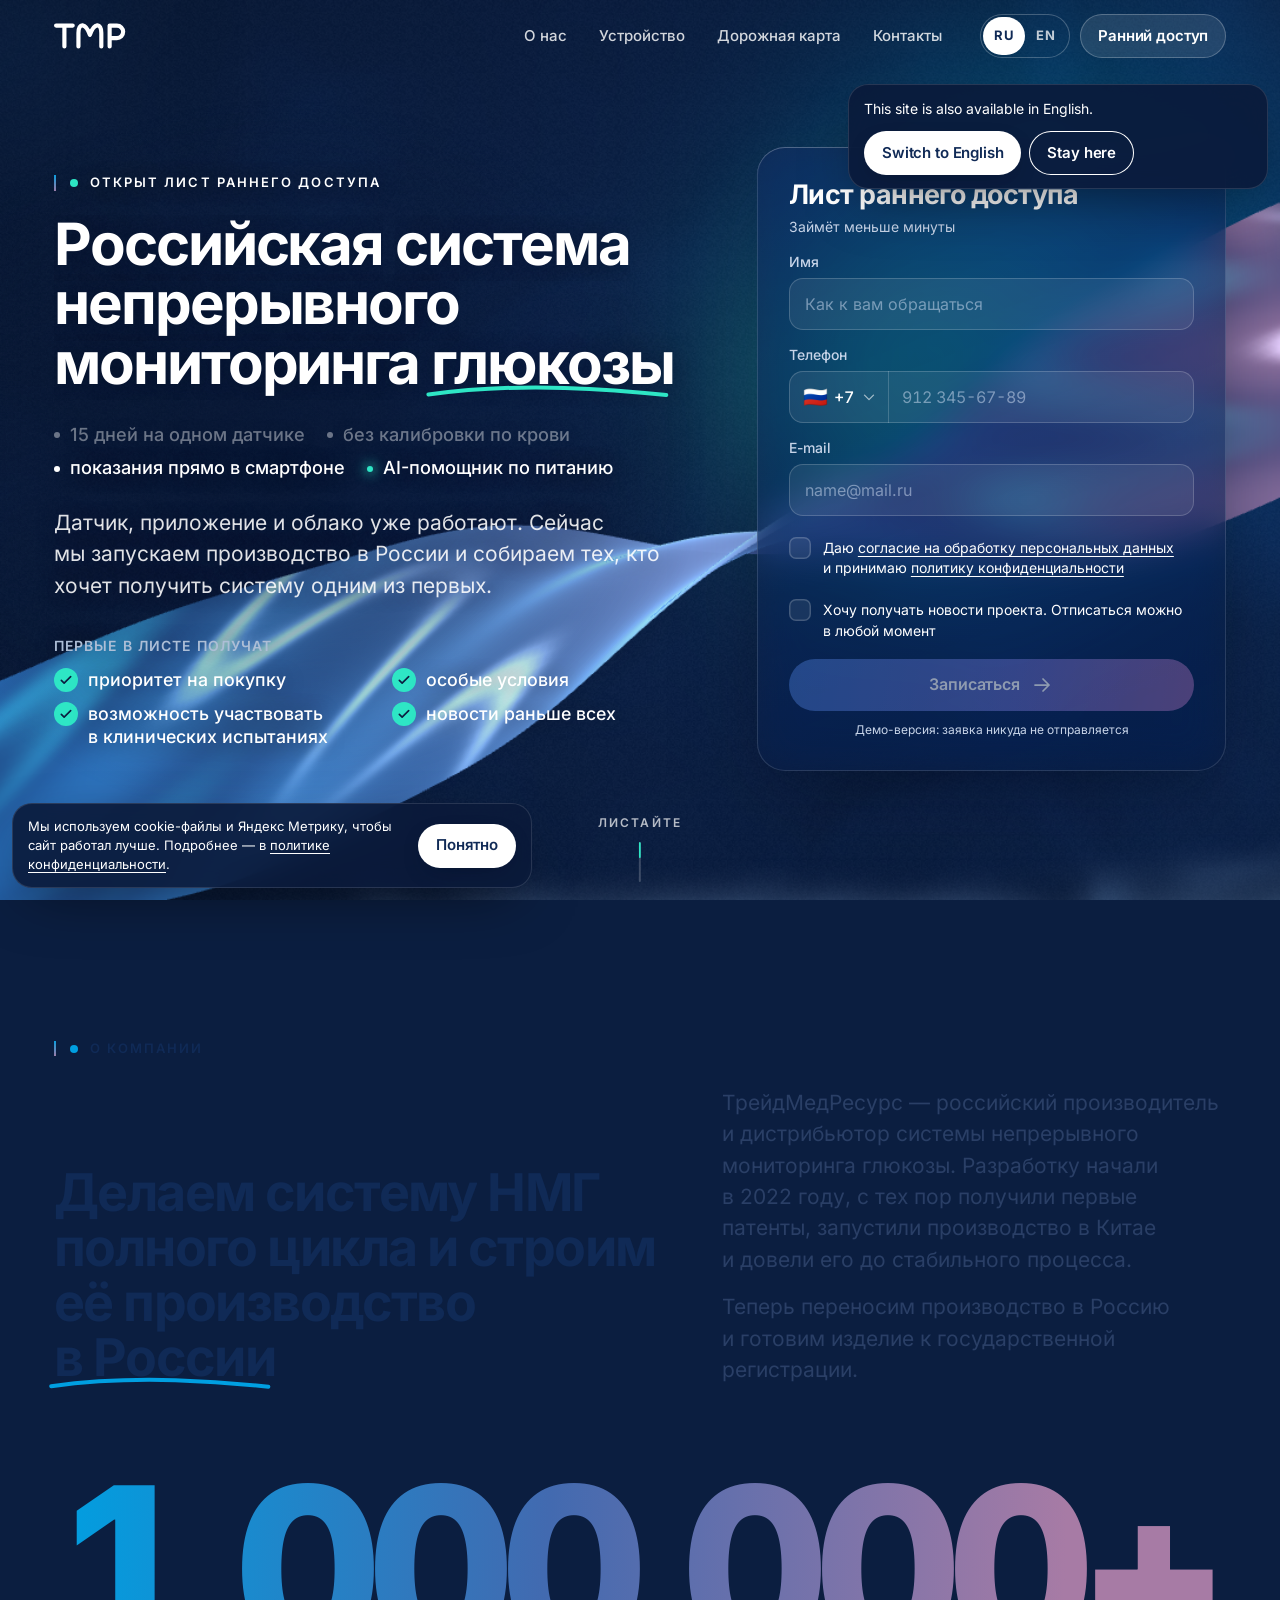
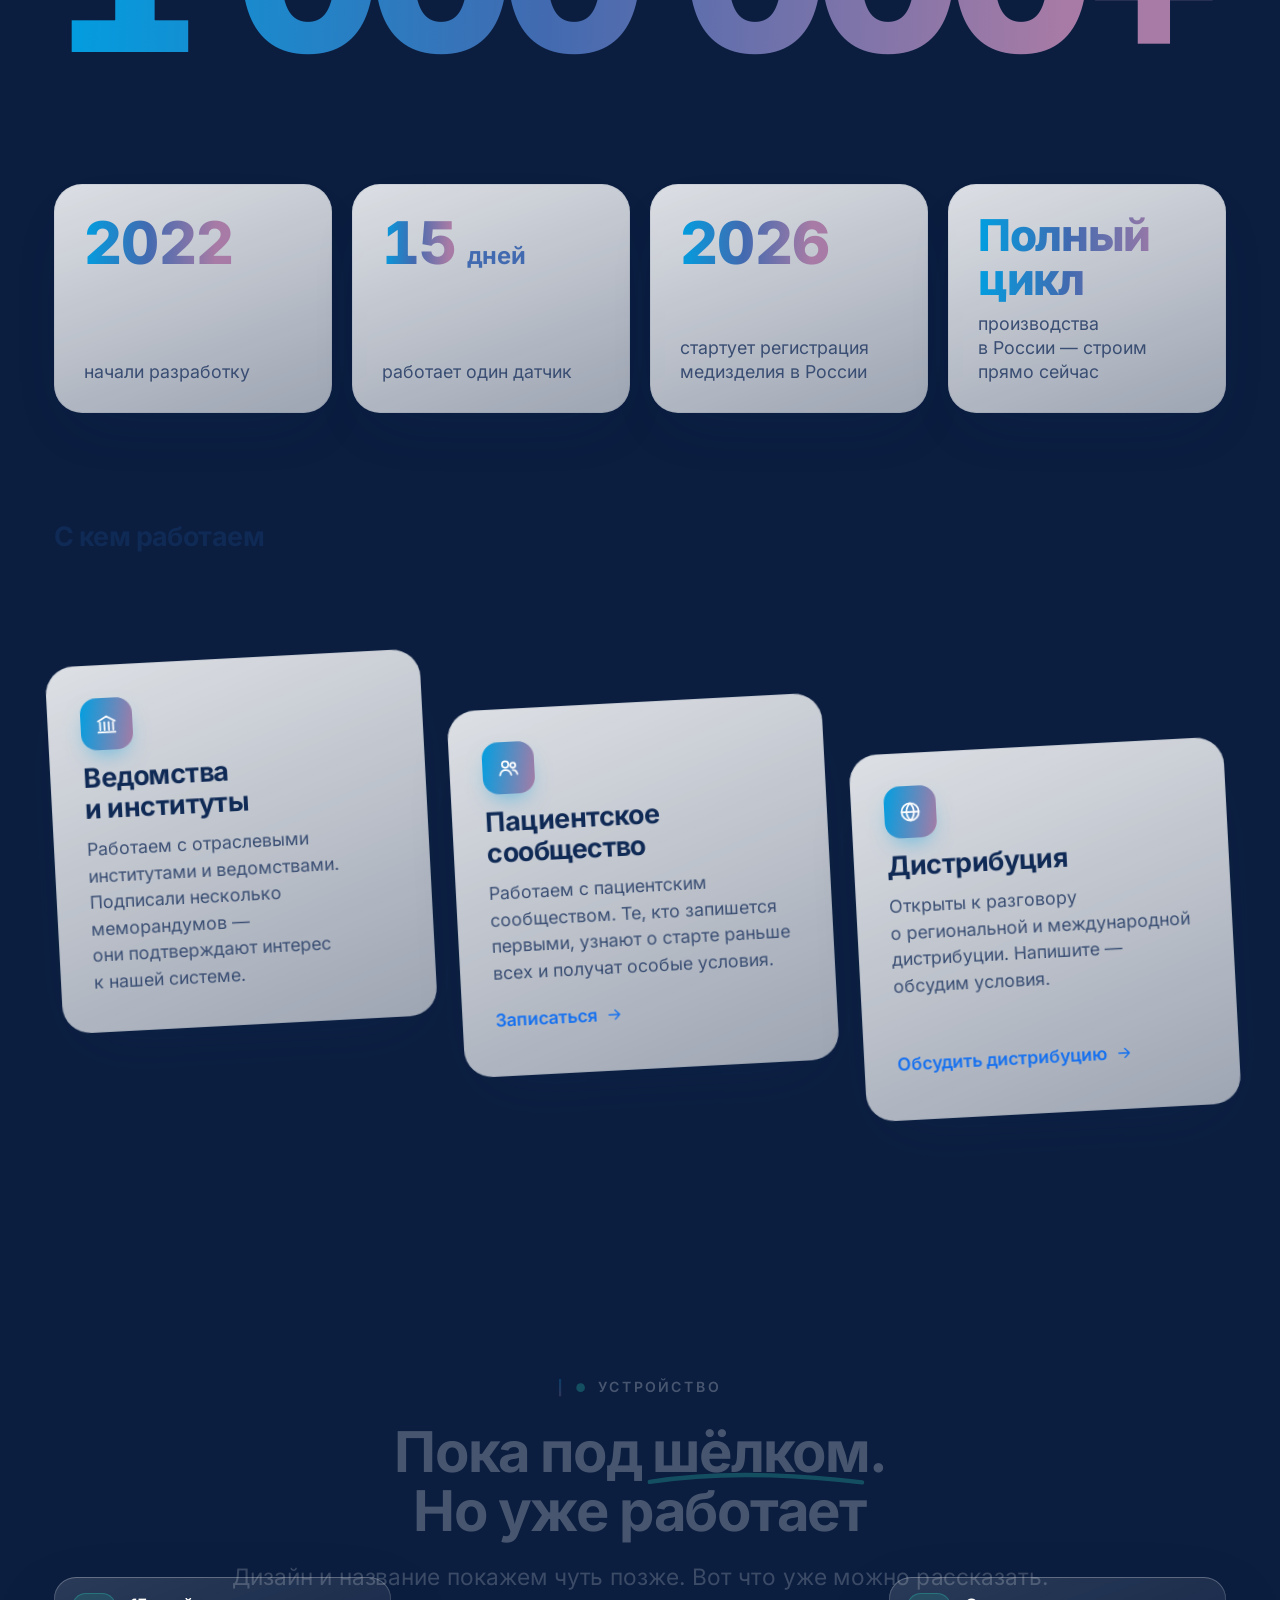
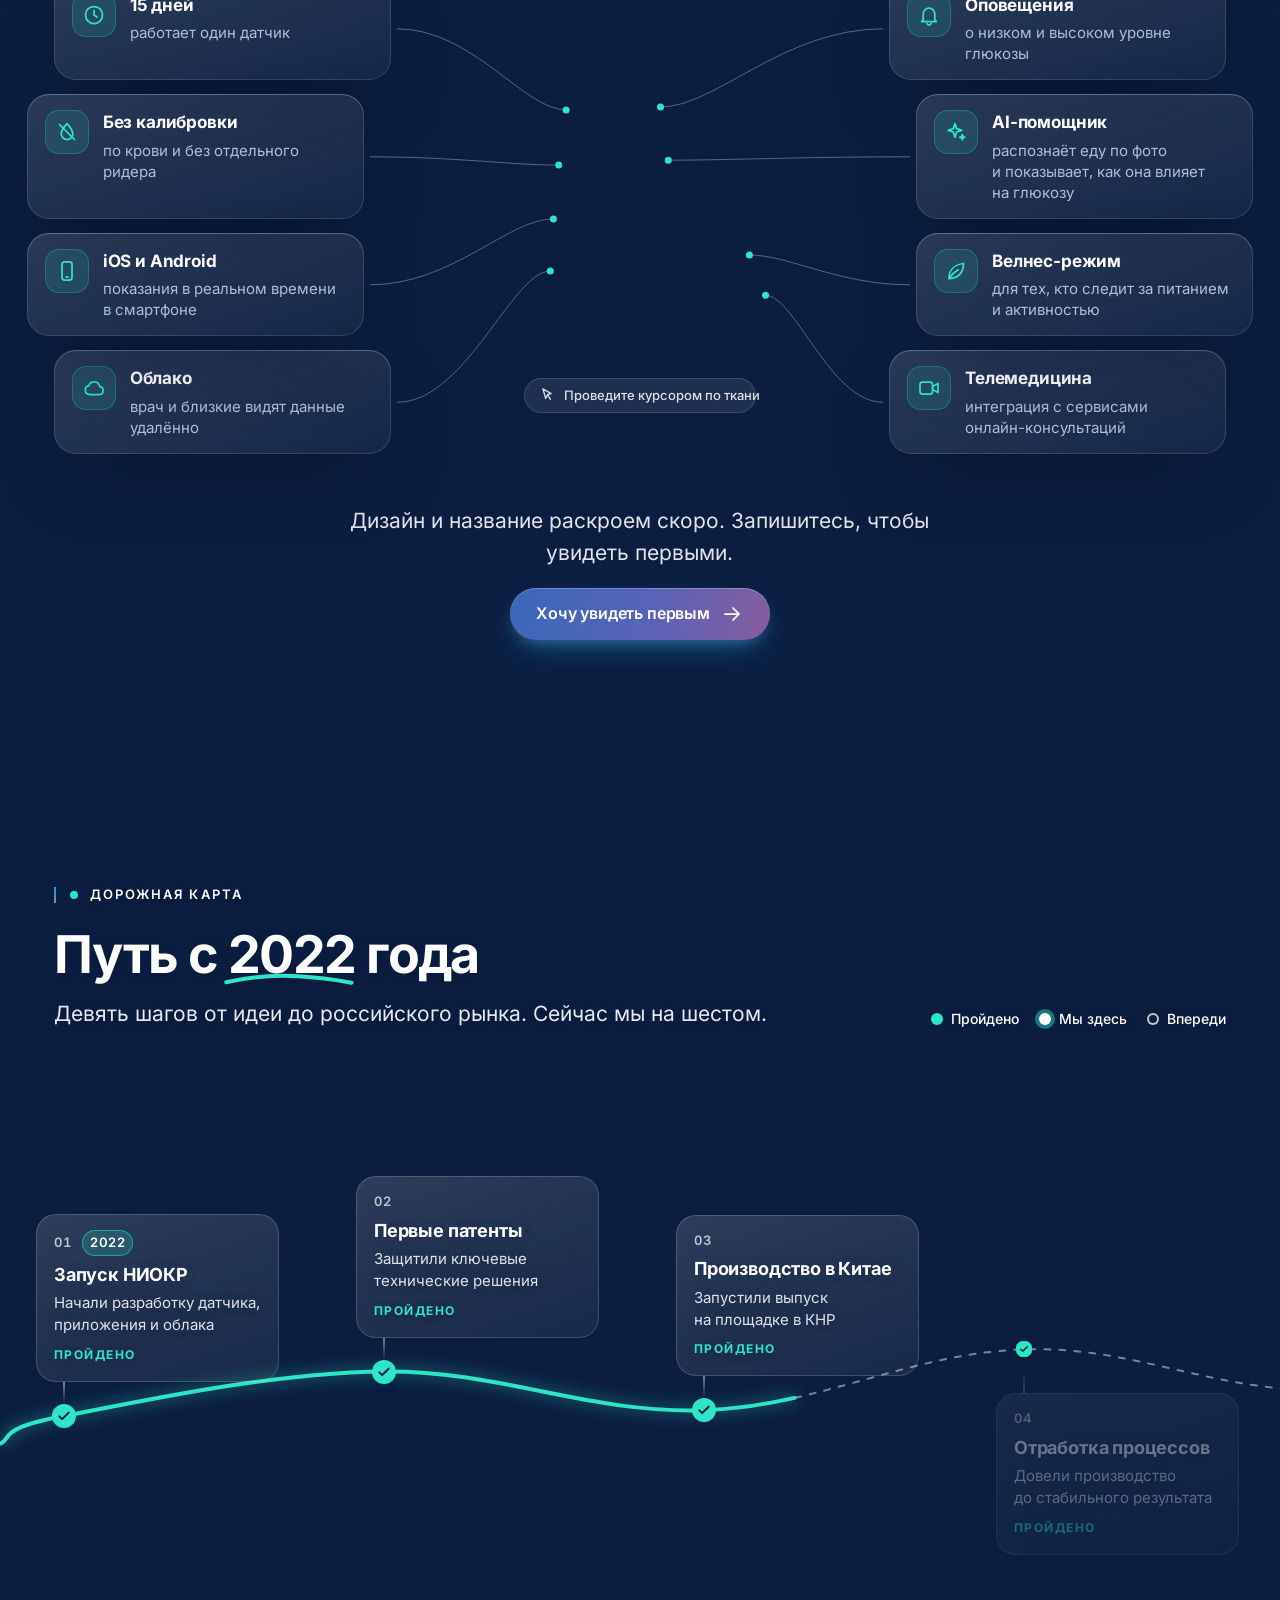
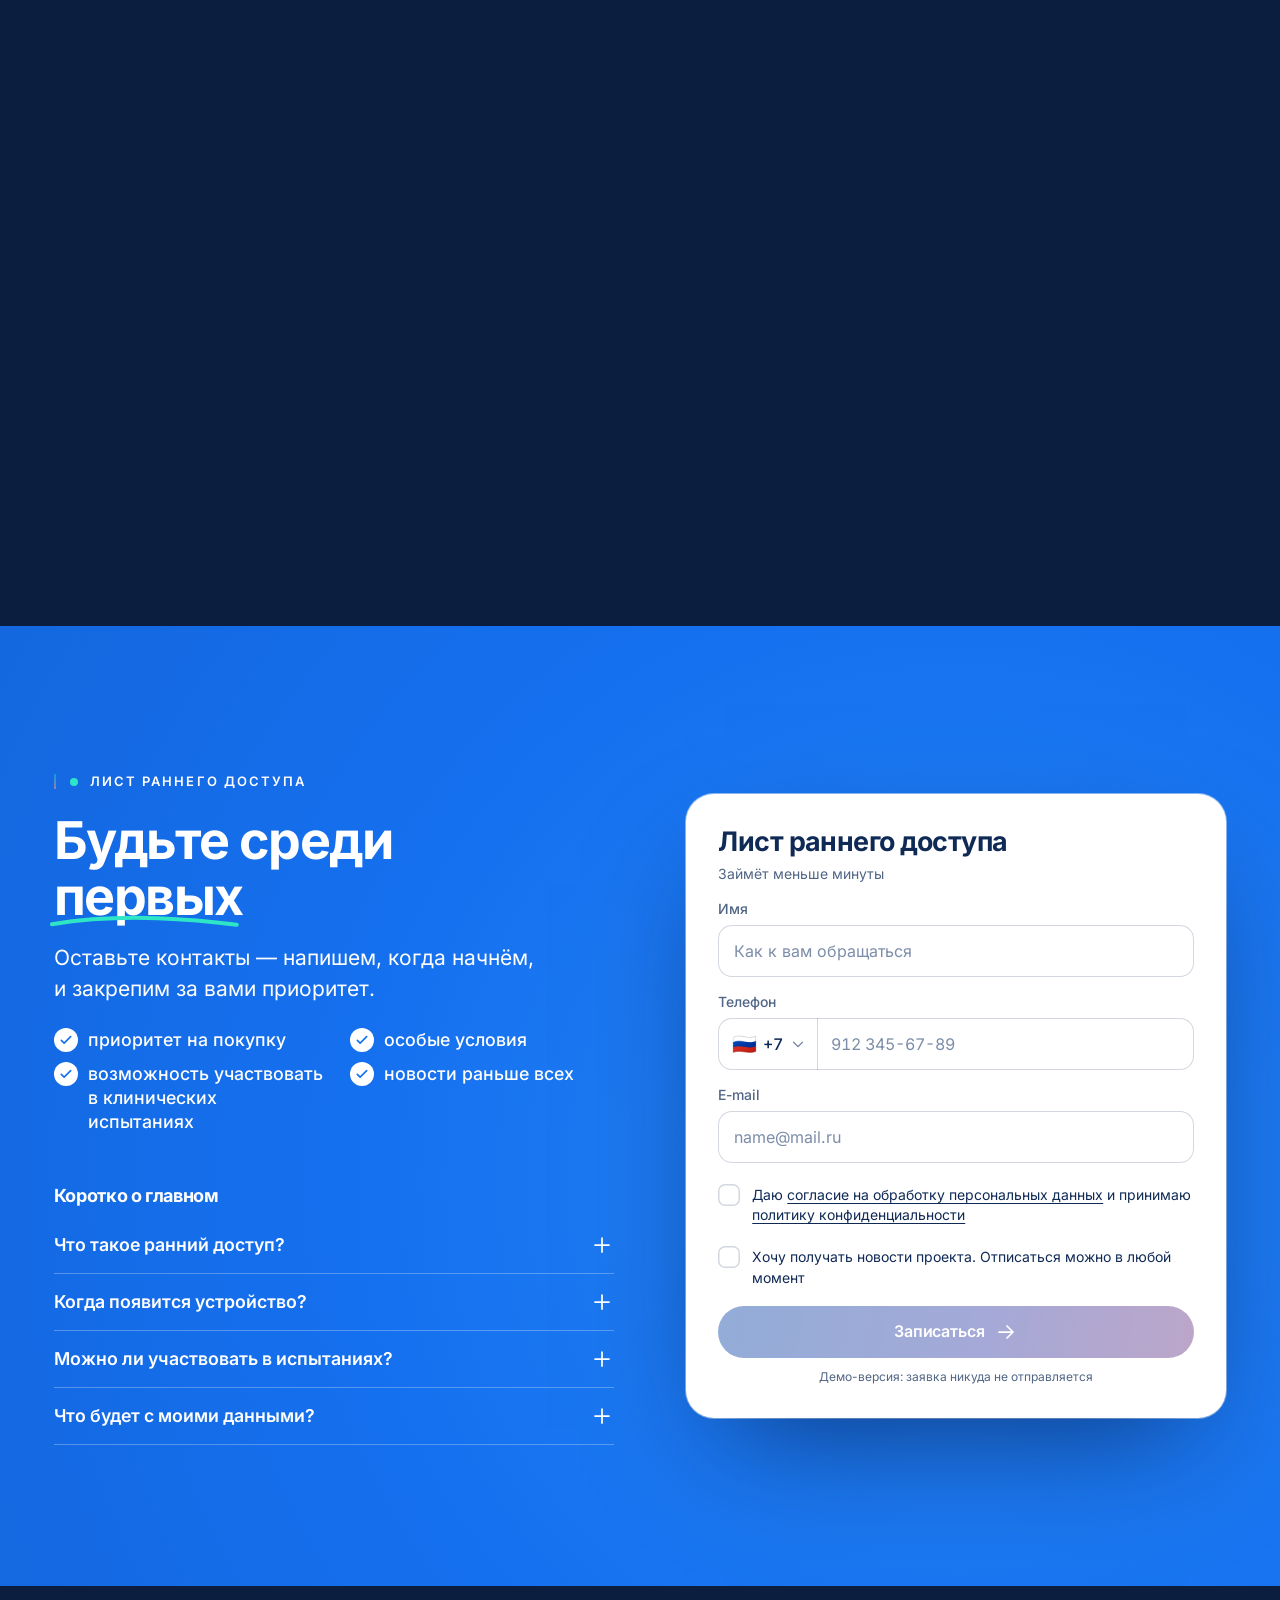
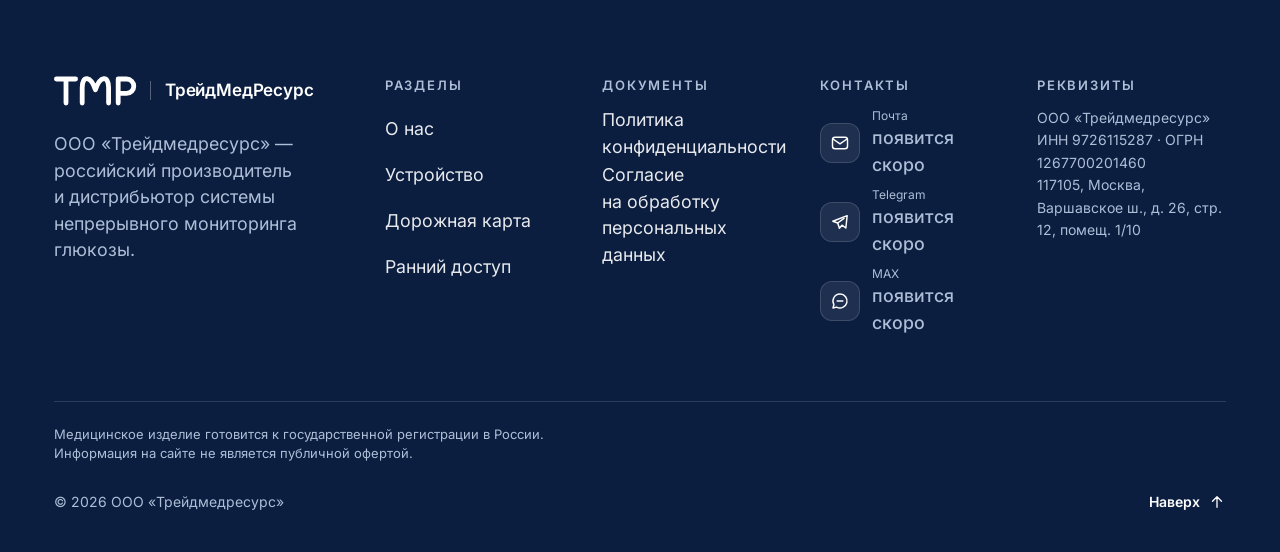
==== commit 0806a3a0: "Демо: второй шаг формы, число помещается в экран, ткань над аппликатором и сенсором После заявки — д" ====
--- a/index.html
+++ b/index.html
@@ -29,9 +29,9 @@
 <link rel="manifest" href="manifest.webmanifest">
 <link rel="preload" href="assets/media/inter-cyrillic-wght-normal-JEOLYBOO.woff2" as="font" type="font/woff2" crossorigin>
 <link rel="preload" href="assets/media/inter-latin-wght-normal-NRMW37G5.woff2" as="font" type="font/woff2" crossorigin>
-<link rel="stylesheet" href="assets/css/main-EVFWITFS.css">
+<link rel="stylesheet" href="assets/css/main-SLTPYIFW.css">
 <script>(function(d){var h=d.documentElement;h.className=h.className.replace('no-js','js');try{if(matchMedia('(prefers-reduced-motion: reduce)').matches)h.className+=' rm'}catch(e){}})(document);</script>
-<script type="module" src="assets/js/main-G2UYJJTF.js"></script>
+<script type="module" src="assets/js/main-KVJM3MNB.js"></script>
 <script type="application/ld+json">{"@context":"https://schema.org","@type":"Organization","name":"ООО «Трейдмедресурс»","alternateName":["ТрейдМедРесурс","ТМР"],"url":"https://krokikro.github.io/tmr-demo/","logo":"https://krokikro.github.io/tmr-demo/icon-512.png","taxID":"9726115287","address":{"@type":"PostalAddress","streetAddress":"Варшавское шоссе, д. 26, стр. 12, помещ. 1/10","addressLocality":"Москва","postalCode":"117105","addressCountry":"RU"}}</script>
 </head>
 <body class="page page--home">
@@ -167,13 +167,60 @@
       </div>
 
   <div class="lead-form__success" data-success hidden tabindex="-1">
-    <svg class="success-check" viewBox="0 0 64 64" aria-hidden="true" focusable="false">
-      <circle class="success-check__ring" cx="32" cy="32" r="28" pathLength="1"/>
-      <path class="success-check__tick" d="M20 33.5l8 8L45 24" pathLength="1"/>
-    </svg>
-    <p class="lead-form__success-title">Спасибо! Вы в листе раннего доступа</p>
-    <p class="lead-form__success-text">Мы сохранили заявку и напишем, как только появятся новости о старте.</p>
-    <button type="button" class="btn btn--small btn--ghost" data-again>Отправить ещё одну заявку</button>
+    <div class="lead-form__success-head">
+      <svg class="success-check" viewBox="0 0 64 64" aria-hidden="true" focusable="false">
+        <circle class="success-check__ring" cx="32" cy="32" r="28" pathLength="1"/>
+        <path class="success-check__tick" d="M20 33.5l8 8L45 24" pathLength="1"/>
+      </svg>
+      <p class="lead-form__success-title" data-success-title>Спасибо! Вы в листе раннего доступа</p>
+      <p class="lead-form__success-text" data-success-text>Заявка сохранена. Ответьте ещё на два вопроса — так мы лучше подготовим запуск. Это необязательно.</p>
+    </div>
+
+        <div class="survey" data-survey>
+      <fieldset class="survey__q ym-hide-content" data-q="purpose">
+        <legend class="survey__label">Как планируете использовать систему?</legend>
+        <div class="chips">
+                    <label class="chip"><input class="chip__input" type="radio" name="purpose" value="self"><span class="chip__box"><svg class="icon chip__tick" viewBox="0 0 24 24" width="24" height="24" fill="none" stroke="currentColor" stroke-width="1.75" stroke-linecap="round" stroke-linejoin="round" aria-hidden="true" focusable="false"><path d="M5 12.5l4.2 4.2L19 7"/></svg>Для себя</span></label>
+                    <label class="chip"><input class="chip__input" type="radio" name="purpose" value="child"><span class="chip__box"><svg class="icon chip__tick" viewBox="0 0 24 24" width="24" height="24" fill="none" stroke="currentColor" stroke-width="1.75" stroke-linecap="round" stroke-linejoin="round" aria-hidden="true" focusable="false"><path d="M5 12.5l4.2 4.2L19 7"/></svg>Для ребёнка</span></label>
+                    <label class="chip"><input class="chip__input" type="radio" name="purpose" value="relative"><span class="chip__box"><svg class="icon chip__tick" viewBox="0 0 24 24" width="24" height="24" fill="none" stroke="currentColor" stroke-width="1.75" stroke-linecap="round" stroke-linejoin="round" aria-hidden="true" focusable="false"><path d="M5 12.5l4.2 4.2L19 7"/></svg>Для близкого человека</span></label>
+                    <label class="chip"><input class="chip__input" type="radio" name="purpose" value="wellness"><span class="chip__box"><svg class="icon chip__tick" viewBox="0 0 24 24" width="24" height="24" fill="none" stroke="currentColor" stroke-width="1.75" stroke-linecap="round" stroke-linejoin="round" aria-hidden="true" focusable="false"><path d="M5 12.5l4.2 4.2L19 7"/></svg>Для питания и спорта</span></label>
+                  </div>
+      </fieldset>
+
+      <fieldset class="survey__q ym-hide-content" data-q="cgm">
+        <legend class="survey__label">Какими системами мониторинга уже пользовались? <span class="survey__hint">Можно выбрать несколько</span></legend>
+        <div class="chips">
+                    <label class="chip"><input class="chip__input" type="checkbox" name="cgm" value="libre"><span class="chip__box"><svg class="icon chip__tick" viewBox="0 0 24 24" width="24" height="24" fill="none" stroke="currentColor" stroke-width="1.75" stroke-linecap="round" stroke-linejoin="round" aria-hidden="true" focusable="false"><path d="M5 12.5l4.2 4.2L19 7"/></svg>FreeStyle Libre</span></label>
+                    <label class="chip"><input class="chip__input" type="checkbox" name="cgm" value="dexcom"><span class="chip__box"><svg class="icon chip__tick" viewBox="0 0 24 24" width="24" height="24" fill="none" stroke="currentColor" stroke-width="1.75" stroke-linecap="round" stroke-linejoin="round" aria-hidden="true" focusable="false"><path d="M5 12.5l4.2 4.2L19 7"/></svg>Dexcom</span></label>
+                    <label class="chip"><input class="chip__input" type="checkbox" name="cgm" value="medtronic"><span class="chip__box"><svg class="icon chip__tick" viewBox="0 0 24 24" width="24" height="24" fill="none" stroke="currentColor" stroke-width="1.75" stroke-linecap="round" stroke-linejoin="round" aria-hidden="true" focusable="false"><path d="M5 12.5l4.2 4.2L19 7"/></svg>Medtronic Guardian</span></label>
+                    <label class="chip"><input class="chip__input" type="checkbox" name="cgm" value="sibionics"><span class="chip__box"><svg class="icon chip__tick" viewBox="0 0 24 24" width="24" height="24" fill="none" stroke="currentColor" stroke-width="1.75" stroke-linecap="round" stroke-linejoin="round" aria-hidden="true" focusable="false"><path d="M5 12.5l4.2 4.2L19 7"/></svg>Sibionics / Hematonix</span></label>
+                    <label class="chip"><input class="chip__input" type="checkbox" name="cgm" value="linx"><span class="chip__box"><svg class="icon chip__tick" viewBox="0 0 24 24" width="24" height="24" fill="none" stroke="currentColor" stroke-width="1.75" stroke-linecap="round" stroke-linejoin="round" aria-hidden="true" focusable="false"><path d="M5 12.5l4.2 4.2L19 7"/></svg>Lumiflex Linx / AiDEX</span></label>
+                    <label class="chip"><input class="chip__input" type="checkbox" name="cgm" value="other" aria-controls="hero-cgm-other" aria-expanded="false" data-cgm-other><span class="chip__box"><svg class="icon chip__tick" viewBox="0 0 24 24" width="24" height="24" fill="none" stroke="currentColor" stroke-width="1.75" stroke-linecap="round" stroke-linejoin="round" aria-hidden="true" focusable="false"><path d="M5 12.5l4.2 4.2L19 7"/></svg>Другая</span></label>
+          <label class="chip"><input class="chip__input" type="checkbox" name="cgm" value="none" data-cgm-none><span class="chip__box"><svg class="icon chip__tick" viewBox="0 0 24 24" width="24" height="24" fill="none" stroke="currentColor" stroke-width="1.75" stroke-linecap="round" stroke-linejoin="round" aria-hidden="true" focusable="false"><path d="M5 12.5l4.2 4.2L19 7"/></svg>Пока ни одной</span></label>
+        </div>
+        <div class="field survey__other" id="hero-cgm-other" data-field="cgmOther" hidden>
+          <label class="sr-only" for="hero-cgm-other-input">Другая: Какая именно</label>
+          <div class="field__control">
+            <input class="field__input ym-disable-keys" id="hero-cgm-other-input" name="cgmOther" type="text" maxlength="60" autocomplete="off" enterkeyhint="send" placeholder="Какая именно" aria-describedby="hero-cgm-other-err">
+          </div>
+          <p class="field__error" id="hero-cgm-other-err"></p>
+        </div>
+      </fieldset>
+
+      <div class="lead-form__status" role="status" aria-live="polite" data-survey-status></div>
+      <div class="survey__actions">
+        <button type="button" class="btn btn--primary btn--block lead-form__submit" data-survey-send>
+          <span class="btn__label">Отправить ответы</span>
+          <span class="btn__label btn__label--busy" aria-hidden="true">Отправляем…</span>
+          <span class="btn__spinner" aria-hidden="true"></span>
+        </button>
+        <button type="button" class="btn btn--small btn--ghost survey__skip" data-survey-skip>Пропустить</button>
+      </div>
+    </div>
+
+    <div class="survey-done" data-survey-done hidden>
+      <button type="button" class="btn btn--small btn--ghost" data-again>Отправить ещё одну заявку</button>
+    </div>
   </div>
   <span class="lead-form__burst" aria-hidden="true"></span>
 </form>
@@ -196,11 +243,11 @@
               </div>
     </div>
 
-    <div class="bignum" data-bignum>
+        <div class="bignum bignum--fit" data-bignum="fit">
       <p class="sr-only">1 000 000+ устройств в год — столько планируем выпускать и продавать</p>
       <div class="bignum__track" aria-hidden="true" data-bignum-track>
         <span class="bignum__sizer">1 000 000+</span>
-        <span class="bignum__value" data-count="1000000" data-suffix="+" data-locale="ru-RU">1 000 000+</span>
+        <span class="bignum__value" data-count="1000000" data-suffix="+" data-locale="ru-RU" data-count-scroll>1 000 000+</span>
       </div>
       <p class="wrap bignum__caption" aria-hidden="true" data-reveal><span class="bignum__rule"></span>устройств в год — столько планируем выпускать и продавать</p>
     </div>
@@ -269,7 +316,7 @@
     <p class="lead device__lead" data-reveal>Дизайн и название покажем чуть позже. Вот что уже можно рассказать.</p>
   </div>
   <div class="wrap device__grid">
-    <div class="device__stage" data-stage role="img" aria-label="Датчик, накрытый шёлковой тканью. Ткань колышется от движения курсора или касания">
+    <div class="device__stage" data-stage role="img" aria-label="Аппликатор и сенсор, накрытые тканью. Ткань отзывается на движение курсора и касание">
       <div class="device__fallback" aria-hidden="true"></div>
       <p class="device__hint" aria-hidden="true">
         <span class="device__hint-pointer"><svg class="icon" viewBox="0 0 24 24" width="24" height="24" fill="none" stroke="currentColor" stroke-width="1.75" stroke-linecap="round" stroke-linejoin="round" aria-hidden="true" focusable="false"><path d="M6.5 3.8l11 6.4-4.9 1.4-2.3 5z"/><path d="M13 12.2l3.6 5.6"/></svg>Проведите курсором по ткани</span>
@@ -531,13 +578,60 @@
       </div>
 
   <div class="lead-form__success" data-success hidden tabindex="-1">
-    <svg class="success-check" viewBox="0 0 64 64" aria-hidden="true" focusable="false">
-      <circle class="success-check__ring" cx="32" cy="32" r="28" pathLength="1"/>
-      <path class="success-check__tick" d="M20 33.5l8 8L45 24" pathLength="1"/>
-    </svg>
-    <p class="lead-form__success-title">Спасибо! Вы в листе раннего доступа</p>
-    <p class="lead-form__success-text">Мы сохранили заявку и напишем, как только появятся новости о старте.</p>
-    <button type="button" class="btn btn--small btn--ghost" data-again>Отправить ещё одну заявку</button>
+    <div class="lead-form__success-head">
+      <svg class="success-check" viewBox="0 0 64 64" aria-hidden="true" focusable="false">
+        <circle class="success-check__ring" cx="32" cy="32" r="28" pathLength="1"/>
+        <path class="success-check__tick" d="M20 33.5l8 8L45 24" pathLength="1"/>
+      </svg>
+      <p class="lead-form__success-title" data-success-title>Спасибо! Вы в листе раннего доступа</p>
+      <p class="lead-form__success-text" data-success-text>Заявка сохранена. Ответьте ещё на два вопроса — так мы лучше подготовим запуск. Это необязательно.</p>
+    </div>
+
+        <div class="survey" data-survey>
+      <fieldset class="survey__q ym-hide-content" data-q="purpose">
+        <legend class="survey__label">Как планируете использовать систему?</legend>
+        <div class="chips">
+                    <label class="chip"><input class="chip__input" type="radio" name="purpose" value="self"><span class="chip__box"><svg class="icon chip__tick" viewBox="0 0 24 24" width="24" height="24" fill="none" stroke="currentColor" stroke-width="1.75" stroke-linecap="round" stroke-linejoin="round" aria-hidden="true" focusable="false"><path d="M5 12.5l4.2 4.2L19 7"/></svg>Для себя</span></label>
+                    <label class="chip"><input class="chip__input" type="radio" name="purpose" value="child"><span class="chip__box"><svg class="icon chip__tick" viewBox="0 0 24 24" width="24" height="24" fill="none" stroke="currentColor" stroke-width="1.75" stroke-linecap="round" stroke-linejoin="round" aria-hidden="true" focusable="false"><path d="M5 12.5l4.2 4.2L19 7"/></svg>Для ребёнка</span></label>
+                    <label class="chip"><input class="chip__input" type="radio" name="purpose" value="relative"><span class="chip__box"><svg class="icon chip__tick" viewBox="0 0 24 24" width="24" height="24" fill="none" stroke="currentColor" stroke-width="1.75" stroke-linecap="round" stroke-linejoin="round" aria-hidden="true" focusable="false"><path d="M5 12.5l4.2 4.2L19 7"/></svg>Для близкого человека</span></label>
+                    <label class="chip"><input class="chip__input" type="radio" name="purpose" value="wellness"><span class="chip__box"><svg class="icon chip__tick" viewBox="0 0 24 24" width="24" height="24" fill="none" stroke="currentColor" stroke-width="1.75" stroke-linecap="round" stroke-linejoin="round" aria-hidden="true" focusable="false"><path d="M5 12.5l4.2 4.2L19 7"/></svg>Для питания и спорта</span></label>
+                  </div>
+      </fieldset>
+
+      <fieldset class="survey__q ym-hide-content" data-q="cgm">
+        <legend class="survey__label">Какими системами мониторинга уже пользовались? <span class="survey__hint">Можно выбрать несколько</span></legend>
+        <div class="chips">
+                    <label class="chip"><input class="chip__input" type="checkbox" name="cgm" value="libre"><span class="chip__box"><svg class="icon chip__tick" viewBox="0 0 24 24" width="24" height="24" fill="none" stroke="currentColor" stroke-width="1.75" stroke-linecap="round" stroke-linejoin="round" aria-hidden="true" focusable="false"><path d="M5 12.5l4.2 4.2L19 7"/></svg>FreeStyle Libre</span></label>
+                    <label class="chip"><input class="chip__input" type="checkbox" name="cgm" value="dexcom"><span class="chip__box"><svg class="icon chip__tick" viewBox="0 0 24 24" width="24" height="24" fill="none" stroke="currentColor" stroke-width="1.75" stroke-linecap="round" stroke-linejoin="round" aria-hidden="true" focusable="false"><path d="M5 12.5l4.2 4.2L19 7"/></svg>Dexcom</span></label>
+                    <label class="chip"><input class="chip__input" type="checkbox" name="cgm" value="medtronic"><span class="chip__box"><svg class="icon chip__tick" viewBox="0 0 24 24" width="24" height="24" fill="none" stroke="currentColor" stroke-width="1.75" stroke-linecap="round" stroke-linejoin="round" aria-hidden="true" focusable="false"><path d="M5 12.5l4.2 4.2L19 7"/></svg>Medtronic Guardian</span></label>
+                    <label class="chip"><input class="chip__input" type="checkbox" name="cgm" value="sibionics"><span class="chip__box"><svg class="icon chip__tick" viewBox="0 0 24 24" width="24" height="24" fill="none" stroke="currentColor" stroke-width="1.75" stroke-linecap="round" stroke-linejoin="round" aria-hidden="true" focusable="false"><path d="M5 12.5l4.2 4.2L19 7"/></svg>Sibionics / Hematonix</span></label>
+                    <label class="chip"><input class="chip__input" type="checkbox" name="cgm" value="linx"><span class="chip__box"><svg class="icon chip__tick" viewBox="0 0 24 24" width="24" height="24" fill="none" stroke="currentColor" stroke-width="1.75" stroke-linecap="round" stroke-linejoin="round" aria-hidden="true" focusable="false"><path d="M5 12.5l4.2 4.2L19 7"/></svg>Lumiflex Linx / AiDEX</span></label>
+                    <label class="chip"><input class="chip__input" type="checkbox" name="cgm" value="other" aria-controls="final-cgm-other" aria-expanded="false" data-cgm-other><span class="chip__box"><svg class="icon chip__tick" viewBox="0 0 24 24" width="24" height="24" fill="none" stroke="currentColor" stroke-width="1.75" stroke-linecap="round" stroke-linejoin="round" aria-hidden="true" focusable="false"><path d="M5 12.5l4.2 4.2L19 7"/></svg>Другая</span></label>
+          <label class="chip"><input class="chip__input" type="checkbox" name="cgm" value="none" data-cgm-none><span class="chip__box"><svg class="icon chip__tick" viewBox="0 0 24 24" width="24" height="24" fill="none" stroke="currentColor" stroke-width="1.75" stroke-linecap="round" stroke-linejoin="round" aria-hidden="true" focusable="false"><path d="M5 12.5l4.2 4.2L19 7"/></svg>Пока ни одной</span></label>
+        </div>
+        <div class="field survey__other" id="final-cgm-other" data-field="cgmOther" hidden>
+          <label class="sr-only" for="final-cgm-other-input">Другая: Какая именно</label>
+          <div class="field__control">
+            <input class="field__input ym-disable-keys" id="final-cgm-other-input" name="cgmOther" type="text" maxlength="60" autocomplete="off" enterkeyhint="send" placeholder="Какая именно" aria-describedby="final-cgm-other-err">
+          </div>
+          <p class="field__error" id="final-cgm-other-err"></p>
+        </div>
+      </fieldset>
+
+      <div class="lead-form__status" role="status" aria-live="polite" data-survey-status></div>
+      <div class="survey__actions">
+        <button type="button" class="btn btn--primary btn--block lead-form__submit" data-survey-send>
+          <span class="btn__label">Отправить ответы</span>
+          <span class="btn__label btn__label--busy" aria-hidden="true">Отправляем…</span>
+          <span class="btn__spinner" aria-hidden="true"></span>
+        </button>
+        <button type="button" class="btn btn--small btn--ghost survey__skip" data-survey-skip>Пропустить</button>
+      </div>
+    </div>
+
+    <div class="survey-done" data-survey-done hidden>
+      <button type="button" class="btn btn--small btn--ghost" data-again>Отправить ещё одну заявку</button>
+    </div>
   </div>
   <span class="lead-form__burst" aria-hidden="true"></span>
 </form>
@@ -617,5 +711,5 @@
   </div>
 </div>
 <div class="demo-badge" aria-hidden="true">Демо-версия</div>
-<script type="application/json" id="app-data">{"lang":"ru","locale":"ru-RU","mode":"demo","api":"api/lead.php","consentVersion":"2026-09-18","defaultCountry":"RU","popular":["RU","KZ","BY","UZ","KG","AM"],"email":"","metrika":"","otherLang":"en/","form":{"title":"Лист раннего доступа","sub":"Займёт меньше минуты","name":{"label":"Имя","placeholder":"Как к вам обращаться"},"phone":{"label":"Телефон","country":"Код страны","search":"Страна или код","noResults":"Ничего не нашлось","popular":"Часто выбирают","all":"Все страны","placeholder":"Номер телефона"},"email":{"label":"E-mail","placeholder":"name@mail.ru"},"consentText":"Даю {consent} и принимаю {privacy}","consentLink":"согласие на обработку персональных данных","privacyLink":"политику конфиденциальности","news":"Хочу получать новости проекта. Отписаться можно в любой момент","honeypot":"Оставьте это поле пустым","submit":"Записаться","sending":"Отправляем…","demoNote":"Демо-версия: заявка никуда не отправляется","emailSuggest":"Возможно, вы имели в виду {email}?","fallback":"Если не получается, напишите нам: {email}","errors":{"nameRequired":"Напишите имя буквами — хотя бы 2 символа","nameInvalid":"Имя пишем буквами, без цифр и символов","phoneRequired":"Укажите номер телефона","phoneInvalid":"Проверьте номер: для страны «{country}» он не подходит","phoneRu":"Проверьте номер: для России нужно 10 цифр после +7","emailRequired":"Укажите e-mail","emailInvalid":"Похоже, в адресе ошибка. Пример: name@mail.ru","consent":"Без согласия мы не сможем принять заявку","summary":"Проверьте поля, отмеченные красным","network":"Не получилось отправить. Проверьте интернет и попробуйте ещё раз","rate":"Слишком много заявок подряд. Попробуйте чуть позже","server":"Что-то пошло не так на нашей стороне. Попробуйте ещё раз или напишите нам"},"retry":"Повторить","success":{"title":"Спасибо! Вы в листе раннего доступа","text":"Мы сохранили заявку и напишем, как только появятся новости о старте.","again":"Отправить ещё одну заявку"}},"ui":{"openMenu":"Открыть меню","closeMenu":"Закрыть меню"},"fx":{"_about":"Параметры анимаций и 3D-сцены (ANIM-15, EDIT-04). Цвета — HEX, скорости — множители. Правится без пересборки: файл читается при выводе страницы.","palette":{"hero":{"a":"#0B1E40","b":"#11306A","c":"#1F5CA8","spot1":"#009FE1","spot2":"#2EE6C5","edge":"#1F5CA8"},"about":{"a":"#F0F4FE","b":"#E3ECFC","c":"#EFE7F7","spot1":"#9CCEF6","spot2":"#D9C4EC","light":true,"edge":"#3C9BF5"},"device":{"a":"#040A17","b":"#08132C","c":"#132456","spot1":"#2EE6C5","spot2":"#A77BA5","edge":"#7A62D6"},"roadmap":{"a":"#0B6FB0","b":"#6E5690","c":"#1B5AA0","spot1":"#2EE6C5","spot2":"#57B8F0","edge":"#2EE6C5"},"join":{"a":"#0A2A6B","b":"#123C8C","c":"#1D5FD0","spot1":"#2EE6C5","spot2":"#A77BA5","edge":"#3D8BF0"},"footer":{"a":"#0D2450","b":"#102A56","c":"#16366B","spot1":"#009FE1","spot2":"#A77BA5","edge":"#1B3F7A"}},"flow":{"speed":0.075,"warp":1,"grain":0.03,"blend":0.11,"edge":0.7},"spots":{"follow":0.075,"size":0.3,"intensity":0.5,"burst":1},"silk":{"colorA":"#2B8FE3","colorB":"#A77BA5","colorC":"#172A63","sheen":"#E8F7FF","sheen2":"#2EE6C5","rim":"#7AD4FF","speed":1,"amplitude":1,"opacityMobile":0.72},"drape":{"colorA":"#A9CDF5","colorB":"#BBA6DF","colorC":"#161D4A","sheen":"#FFFFFF","sheen2":"#2EE6C5","rim":"#9C86D8","breath":1,"ripple":1,"tilt":50,"turn":-14,"spec":0.62},"quality":{"maxDpr":1.75,"mobileMaxDpr":1.35,"bgScale":0.5,"mobileBgScale":0.34,"minFps":50}}}</script></body>
+<script type="application/json" id="app-data">{"lang":"ru","locale":"ru-RU","mode":"demo","api":"api/lead.php","consentVersion":"2026-09-19","defaultCountry":"RU","popular":["RU","KZ","BY","UZ","KG","AM"],"email":"","metrika":"","otherLang":"en/","form":{"title":"Лист раннего доступа","sub":"Займёт меньше минуты","name":{"label":"Имя","placeholder":"Как к вам обращаться"},"phone":{"label":"Телефон","country":"Код страны","search":"Страна или код","noResults":"Ничего не нашлось","popular":"Часто выбирают","all":"Все страны","placeholder":"Номер телефона"},"email":{"label":"E-mail","placeholder":"name@mail.ru"},"consentText":"Даю {consent} и принимаю {privacy}","consentLink":"согласие на обработку персональных данных","privacyLink":"политику конфиденциальности","news":"Хочу получать новости проекта. Отписаться можно в любой момент","honeypot":"Оставьте это поле пустым","submit":"Записаться","sending":"Отправляем…","demoNote":"Демо-версия: заявка никуда не отправляется","emailSuggest":"Возможно, вы имели в виду {email}?","fallback":"Если не получается, напишите нам: {email}","errors":{"nameRequired":"Напишите имя буквами — хотя бы 2 символа","nameInvalid":"Имя пишем буквами, без цифр и символов","phoneRequired":"Укажите номер телефона","phoneInvalid":"Проверьте номер: для страны «{country}» он не подходит","phoneRu":"Проверьте номер: для России нужно 10 цифр после +7","emailRequired":"Укажите e-mail","emailInvalid":"Похоже, в адресе ошибка. Пример: name@mail.ru","consent":"Без согласия мы не сможем принять заявку","summary":"Проверьте поля, отмеченные красным","network":"Не получилось отправить. Проверьте интернет и попробуйте ещё раз","rate":"Слишком много заявок подряд. Попробуйте чуть позже","server":"Что-то пошло не так на нашей стороне. Попробуйте ещё раз или напишите нам"},"retry":"Повторить","success":{"title":"Спасибо! Вы в листе раннего доступа","text":"Заявка сохранена. Ответьте ещё на два вопроса — так мы лучше подготовим запуск. Это необязательно.","again":"Отправить ещё одну заявку"},"survey":{"purpose":{"label":"Как планируете использовать систему?","options":[{"id":"self","label":"Для себя"},{"id":"child","label":"Для ребёнка"},{"id":"relative","label":"Для близкого человека"},{"id":"wellness","label":"Для питания и спорта"}]},"cgm":{"label":"Какими системами мониторинга уже пользовались?","hint":"Можно выбрать несколько","options":[{"id":"libre","label":"FreeStyle Libre"},{"id":"dexcom","label":"Dexcom"},{"id":"medtronic","label":"Medtronic Guardian"},{"id":"sibionics","label":"Sibionics / Hematonix"},{"id":"linx","label":"Lumiflex Linx / AiDEX"}],"other":"Другая","otherPlaceholder":"Какая именно","none":"Пока ни одной"},"submit":"Отправить ответы","skip":"Пропустить","errors":{"empty":"Выберите хотя бы один ответ или нажмите «Пропустить»","otherRequired":"Напишите, какой системой пользовались"},"done":{"title":"Спасибо за ответы!","text":"Напишем, как только появятся новости о старте."}}},"ui":{"openMenu":"Открыть меню","closeMenu":"Закрыть меню"},"fx":{"_about":"Параметры анимаций и 3D-сцены (ANIM-15, EDIT-04). Цвета — HEX, скорости — множители. Правится без пересборки: файл читается при выводе страницы.","palette":{"hero":{"a":"#0B1E40","b":"#11306A","c":"#1F5CA8","spot1":"#009FE1","spot2":"#2EE6C5","edge":"#1F5CA8"},"about":{"a":"#F0F4FE","b":"#E3ECFC","c":"#EFE7F7","spot1":"#9CCEF6","spot2":"#D9C4EC","light":true,"edge":"#3C9BF5"},"device":{"a":"#040A17","b":"#08132C","c":"#132456","spot1":"#2EE6C5","spot2":"#A77BA5","edge":"#7A62D6"},"roadmap":{"a":"#0B6FB0","b":"#6E5690","c":"#1B5AA0","spot1":"#2EE6C5","spot2":"#57B8F0","edge":"#2EE6C5"},"join":{"a":"#0A2A6B","b":"#123C8C","c":"#1D5FD0","spot1":"#2EE6C5","spot2":"#A77BA5","edge":"#3D8BF0"},"footer":{"a":"#0D2450","b":"#102A56","c":"#16366B","spot1":"#009FE1","spot2":"#A77BA5","edge":"#1B3F7A"}},"flow":{"speed":0.075,"warp":1,"grain":0.03,"blend":0.11,"edge":0.7},"spots":{"follow":0.075,"size":0.3,"intensity":0.5,"burst":1},"bignum":{"_about":"Большое число в блоке «О нас»: fit — растёт при прокрутке и в конце помещается по ширине экрана, marquee — шире экрана и едет вбок","mode":"fit"},"silk":{"colorA":"#2B8FE3","colorB":"#A77BA5","colorC":"#172A63","sheen":"#E8F7FF","sheen2":"#2EE6C5","rim":"#7AD4FF","speed":1,"amplitude":1,"opacityMobile":0.72},"drape":{"_about":"Ткань над аппликатором и сенсором. material: satin — атлас, velvet — бархат, linen — лён. Цвета каждого материала — в materials. tilt и turn — наклон и поворот камеры в градусах, scale — размер, yOff — сдвиг по высоте.","material":"satin","rim":"#7AD4FF","breath":1,"ripple":1,"tilt":14,"turn":14,"scale":1.12,"yOff":-0.5,"materials":{"satin":{"base":"#7486C9","shade":"#0B1033","sheen":"#F4F2FF"},"velvet":{"base":"#2B2F86","shade":"#05061A","sheen":"#C4B4FF"},"linen":{"base":"#CFCADF","shade":"#26243F","sheen":"#FFFFFF"}}},"quality":{"maxDpr":1.75,"mobileMaxDpr":1.35,"bgScale":0.5,"mobileBgScale":0.34,"minFps":50}},"drape":"assets/media/drape-65CE5B26.bin"}</script></body>
 </html>
--- a/assets/css/main-SLTPYIFW.css
+++ b/assets/css/main-SLTPYIFW.css
@@ -0,0 +1 @@
+@font-face{font-family:Inter;src:url("../media/inter-cyrillic-wght-normal-JEOLYBOO.woff2") format("woff2-variations"),url("../media/inter-cyrillic-wght-normal-JEOLYBOO.woff2") format("woff2");font-weight:100 900;font-style:normal;font-display:swap;unicode-range:U+0301,U+0400-045F,U+0490-0491,U+04B0-04B1,U+2116}@font-face{font-family:Inter;src:url("../media/inter-latin-wght-normal-NRMW37G5.woff2") format("woff2-variations"),url("../media/inter-latin-wght-normal-NRMW37G5.woff2") format("woff2");font-weight:100 900;font-style:normal;font-display:swap;unicode-range:U+0000-00FF,U+0131,U+0152-0153,U+02BB-02BC,U+02C6,U+02DA,U+02DC,U+0304,U+0308,U+0329,U+2000-206F,U+20AC,U+2122,U+2191,U+2193,U+2212,U+2215,U+FEFF,U+FFFD}:root{--navy: #102A56;--night: #0B1E40;--abyss: #050B18;--blue: #426AB0;--sky: #009FE1;--lilac: #A77BA5;--mint: #2EE6C5;--bright: #1570EF;--bright-2: #2E90FA;--light: #F0F4FE;--white: #fff;--ink: #102A56;--ink-2: #516585;--on-dark-2: #ADBED6;--error: #D92D20;--error-dark: #FDA29B;--success: #17B26A;--grad: linear-gradient(100deg, #009FE1 0%, #A77BA5 100%);--grad-btn: linear-gradient(100deg, #3A68B8 0%, #5A63B7 55%, #855E9D 100%);--grad-text: linear-gradient(92deg, #009FE1 0%, #426AB0 42%, #A77BA5 86%);--font: "ALS Hauss", "Inter", -apple-system, BlinkMacSystemFont, "Segoe UI", Roboto, Arial, sans-serif;--fs-h1: clamp(2.25rem, 1.18rem + 5.36vw, 6rem);--fs-h2: clamp(1.75rem, 1.25rem + 2.5vw, 3.5rem);--fs-h3: clamp(1.25rem, 1.107rem + .714vw, 1.75rem);--fs-body: clamp(1rem, .964rem + .179vw, 1.125rem);--fs-lead: clamp(1.0625rem, .95rem + .45vw, 1.375rem);--fs-small: .875rem;--gutter: clamp(16px, 4.2vw, 56px);--wrap: 1320px;--hdr-h: 72px;--r-card: 28px;--r-field: 14px;--sec-pad: clamp(88px, 11vw, 168px);--ease-out: cubic-bezier(.16, 1, .3, 1);--ease-io: cubic-bezier(.65, 0, .35, 1);--ease-back: cubic-bezier(.34, 1.56, .64, 1)}@media(max-width:1023px){:root{--hdr-h: 64px}}*,*:before,*:after{box-sizing:border-box}html{-webkit-text-size-adjust:100%;text-size-adjust:100%;scroll-padding-top:calc(var(--hdr-h) + 12px);background:var(--night)}html.lenis,html.lenis body{height:auto}.lenis.lenis-smooth{scroll-behavior:auto!important}@media(prefers-reduced-motion:no-preference){html:not(.lenis){scroll-behavior:smooth}}body{margin:0;min-height:100vh;font-family:var(--font);font-size:var(--fs-body);line-height:1.5;color:#fff;background:var(--night);-webkit-font-smoothing:antialiased;-moz-osx-font-smoothing:grayscale;text-rendering:optimizeLegibility;font-feature-settings:"cv11","ss01","ss03";overflow-wrap:break-word}@supports (overflow: clip){body{overflow-x:clip}}img,svg,video,canvas{display:block;max-width:100%}button,input,select,textarea{font:inherit;color:inherit}button{-webkit-tap-highlight-color:transparent}a{color:inherit;-webkit-tap-highlight-color:transparent}p,h1,h2,h3,h4,ul,ol,figure{margin:0}ul,ol{padding:0;list-style:none}[hidden]{display:none!important}::selection{background:#2ee6c559;color:inherit}:focus{outline:none}:focus-visible{outline:3px solid var(--focus, var(--mint));outline-offset:3px;border-radius:6px}[data-theme=light]{--focus: var(--bright)}.sr-only{position:absolute!important;width:1px;height:1px;padding:0;margin:-1px;overflow:hidden;clip:rect(0 0 0 0);white-space:nowrap;border:0}.skip{position:fixed;left:12px;top:-80px;z-index:100;padding:12px 18px;border-radius:12px;background:#fff;color:var(--navy);font-weight:600;text-decoration:none;transition:top .2s}.skip:focus{top:12px}.wrap{width:100%;max-width:calc(var(--wrap) + var(--gutter) * 2);margin-inline:auto;padding-left:max(var(--gutter),env(safe-area-inset-left));padding-right:max(var(--gutter),env(safe-area-inset-right))}.wrap--narrow{max-width:calc(820px + var(--gutter) * 2)}.h1,.h2,h1,h2,h3,h4{font-weight:700;letter-spacing:-.02em;-webkit-hyphens:manual;hyphens:manual}.h1{font-size:var(--fs-h1);line-height:1.02;letter-spacing:-.035em;text-wrap:balance}.h2{font-size:var(--fs-h2);line-height:1.06;letter-spacing:-.03em;text-wrap:balance}.lead{font-size:var(--fs-lead);line-height:1.5;max-width:38em}p{max-width:75ch}@media(max-width:767px){p,li{hyphens:auto;-webkit-hyphens:auto}.h1,.h2,h3,h4,.lead{hyphens:manual;-webkit-hyphens:manual}}.eyebrow{display:inline-flex;align-items:center;gap:12px;padding-left:14px;border-left:2px solid currentColor;border-image:linear-gradient(var(--sky),var(--lilac)) 1;font-size:.8125rem;font-weight:600;letter-spacing:.16em;text-transform:uppercase;line-height:1.2;margin-bottom:clamp(16px,2vw,24px)}.eyebrow__dot{width:8px;height:8px;border-radius:50%;flex:none;background:var(--mint);box-shadow:0 0 #2ee6c599;animation:dot-pulse 2.4s var(--ease-out) infinite}[data-theme=light] .eyebrow__dot{background:var(--sky);box-shadow:0 0 #009fe180}@keyframes dot-pulse{0%{box-shadow:0 0 #2ee6c58c}70%{box-shadow:0 0 0 10px #2ee6c500}to{box-shadow:0 0 #2ee6c500}}.u{position:relative;display:inline-block;font-style:normal;white-space:nowrap}.nw{display:inline-block;white-space:nowrap}.u__line{position:absolute;left:-2%;bottom:-.1em;width:104%;height:.3em;overflow:visible;pointer-events:none}.u__line path{fill:none;stroke:var(--mint);stroke-width:4;stroke-linecap:round;vector-effect:non-scaling-stroke;stroke-dasharray:1;stroke-dashoffset:0}[data-theme=light] .u__line path{stroke:var(--sky)}.js .u__line path{stroke-dashoffset:1;transition:stroke-dashoffset 1.1s var(--ease-out) .55s}.js .is-in .u__line path{stroke-dashoffset:0}[data-split] .w{display:inline-block;vertical-align:top;overflow:hidden;perspective:600px;padding-bottom:.12em;margin-bottom:-.12em}[data-split] .wi{display:inline-block;transform-origin:50% 100%}.js [data-split] .wi{transform:translate3d(0,108%,0) rotateX(-55deg);opacity:0;transition:transform 1s var(--ease-out),opacity .7s ease;transition-delay:calc(var(--line, 0) * 70ms + var(--wd, 0ms))}.js [data-split].is-in .wi{transform:none;opacity:1}[data-split] .u .w{overflow:visible}.js [data-reveal]{opacity:0;transform:translate3d(0,26px,0);transition:opacity .8s ease,transform 1s var(--ease-out);transition-delay:calc(var(--i, 0) * 60ms + var(--d, 0ms))}.js [data-reveal=card]{transform:perspective(1000px) translate3d(0,56px,-60px) rotateX(16deg) scale(.96);transition-duration:.9s,1.2s}.js [data-reveal].is-in{opacity:1;transform:none}.js .tilt.is-in{transform:perspective(1000px) rotateX(var(--rx, 0deg)) rotateY(var(--ry, 0deg))}.js .tilt.tilt-live{transition:transform .35s var(--ease-out),opacity .6s ease;transition-delay:0s}.rm [data-split] .wi,.rm [data-reveal]{transform:none!important}.rm [data-split] .wi,.rm [data-reveal]{transition:opacity .6s ease}.rm .eyebrow__dot,.rm .scroll-hint__line:after{animation:none}.btn{position:relative;isolation:isolate;overflow:hidden;display:inline-flex;align-items:center;justify-content:center;gap:10px;min-height:52px;padding:0 26px;border:0;border-radius:999px;font-size:1rem;font-weight:600;letter-spacing:-.01em;line-height:1.1;text-decoration:none;white-space:nowrap;cursor:pointer;-webkit-user-select:none;user-select:none;translate:var(--mx, 0) var(--my, 0);transition:transform .25s var(--ease-out),translate .35s var(--ease-out),box-shadow .3s ease,background-color .3s ease,color .3s ease,opacity .3s ease}.btn:active{transform:scale(.97)}.btn__icon{width:20px;height:20px;flex:none;transition:transform .35s var(--ease-out)}.btn:hover .btn__icon{transform:translate(3px)}.btn--primary{color:#fff;background:var(--grad-btn);box-shadow:0 12px 32px -10px #009fe199,0 6px 16px -8px #a77ba5b3,inset 0 1px #ffffff38}.btn--primary:before{content:"";position:absolute;inset:0;z-index:-1;background:linear-gradient(110deg,transparent 25%,rgba(255,255,255,.38) 50%,transparent 75%);transform:translate(-130%);transition:transform .9s var(--ease-out)}.btn--primary:hover:before{transform:translate(130%)}.btn--primary:hover{box-shadow:0 16px 40px -10px #009fe1bf,0 8px 22px -8px #a77ba5cc,inset 0 1px #ffffff40}.btn--small{min-height:44px;padding:0 18px;font-size:.9375rem}.btn--block{width:100%}.btn--glass{color:inherit;background:#ffffff1a;box-shadow:inset 0 0 0 1px #ffffff3d}.btn--glass:hover{background:#ffffff2e}.btn--light{color:var(--navy);background:#fff;box-shadow:0 8px 24px -10px #030c2073}.btn--light:hover{background:#eaf1ff}.btn--ghost{color:inherit;background:transparent;box-shadow:inset 0 0 0 1px currentColor}.btn--ghost:hover{background:#7f96be1f}.btn[aria-disabled=true]{opacity:.55;box-shadow:none}.btn[aria-disabled=true]:before{display:none}.btn.is-pressed:after{content:"";position:absolute;z-index:-1;left:var(--px, 50%);top:var(--py, 50%);width:12px;height:12px;margin:-6px;border-radius:50%;background:#ffffff8c;animation:press-flash .6s var(--ease-out) forwards}@keyframes press-flash{to{transform:scale(40);opacity:0}}.link-arrow{display:inline-flex;align-items:center;gap:8px;margin-top:auto;min-height:44px;font-weight:600;text-decoration:none;color:var(--bright)}.link-arrow .icon{width:18px;height:18px;transition:transform .3s var(--ease-out)}.link-arrow:hover .icon{transform:translate(4px)}.icon{width:24px;height:24px;flex:none}.glass{border-radius:var(--r-card)}.glass--dark{background:linear-gradient(160deg,#ffffff21,#ffffff0b);box-shadow:inset 0 0 0 1px #ffffff21,inset 0 1px #ffffff29,0 30px 80px -30px #02081899}.glass--light{background:linear-gradient(160deg,#ffffffdb,#fff9);box-shadow:inset 0 0 0 1px #102a5612,0 24px 60px -28px #102a5647}.glass--blur{-webkit-backdrop-filter:blur(20px) saturate(150%);backdrop-filter:blur(20px) saturate(150%)}@media(hover:none),(max-width:767px){.glass--blur{-webkit-backdrop-filter:blur(10px) saturate(140%);backdrop-filter:blur(10px) saturate(140%)}}.hdr{position:fixed;inset:0 0 auto;z-index:50;padding-top:env(safe-area-inset-top);color:#fff;transition:transform .45s var(--ease-out),color .35s ease}.hdr:before{content:"";position:absolute;inset:0;z-index:-1;background:#09183494;-webkit-backdrop-filter:blur(18px) saturate(160%);backdrop-filter:blur(18px) saturate(160%);box-shadow:inset 0 -1px #ffffff14;opacity:0;transition:opacity .35s ease,background-color .35s ease}.hdr.is-scrolled:before{opacity:1}.hdr.is-hidden{transform:translate3d(0,-110%,0)}.hdr.is-light{color:var(--navy);--focus: var(--bright)}.hdr.is-light:before{background:#f0f4feb8;box-shadow:inset 0 -1px #102a5614}.hdr__inner{display:flex;align-items:center;gap:24px;height:var(--hdr-h);max-width:calc(var(--wrap) + var(--gutter) * 2);margin-inline:auto;padding-left:max(var(--gutter),env(safe-area-inset-left));padding-right:max(var(--gutter),env(safe-area-inset-right))}.hdr__logo{display:inline-flex;align-items:center;padding:8px 0;margin-right:auto}.hdr__logo .logo{height:26px;width:auto}.logo{overflow:visible}.hdr__nav ul{display:flex;gap:4px}.hdr__nav a{position:relative;display:inline-flex;align-items:center;min-height:44px;padding:0 14px;font-size:.9375rem;font-weight:500;text-decoration:none;border-radius:999px;opacity:.82;transition:opacity .25s ease,background-color .25s ease}.hdr__nav a:hover{opacity:1;background:#7f96be24}.hdr__nav a.is-active{opacity:1}.hdr__nav a:after{content:"";position:absolute;left:14px;right:14px;bottom:8px;height:2px;border-radius:2px;background:var(--grad);transform:scaleX(0);transform-origin:left;transition:transform .45s var(--ease-out)}.hdr__nav a.is-active:after{transform:scaleX(1)}.hdr__actions{display:flex;align-items:center;gap:10px}.lang{position:relative;display:inline-grid;grid-template-columns:1fr 1fr;align-items:center;height:44px;padding:3px;border-radius:999px;box-shadow:inset 0 0 0 1px #ffffff3d;font-size:.8125rem;font-weight:700;letter-spacing:.06em}.hdr.is-light .lang{box-shadow:inset 0 0 0 1px #102a562e}.lang__item{position:relative;z-index:1;display:grid;place-items:center;min-width:42px;height:38px;border-radius:999px;text-decoration:none;opacity:.75;transition:opacity .2s ease,color .3s ease}a.lang__item:hover{opacity:1}a.lang__item:before{content:"";position:absolute;inset:-4px -3px}.lang__item.is-current{opacity:1;color:var(--navy)}.hdr.is-light .lang__item.is-current{color:#fff}.lang__thumb{position:absolute;top:3px;bottom:3px;width:calc(50% - 3px);border-radius:999px;background:#fff;left:3px;transition:transform .45s var(--ease-out),background-color .3s ease}html[lang=en] .lang__thumb{transform:translate(100%)}.hdr.is-light .lang__thumb{background:var(--navy)}.hdr__cta{display:none}.burger{position:relative;display:grid;place-items:center;width:44px;height:44px;padding:0;border:0;border-radius:50%;cursor:pointer;background:#ffffff1a;box-shadow:inset 0 0 0 1px #ffffff3d}.hdr.is-light .burger{background:#102a560f;box-shadow:inset 0 0 0 1px #102a5629}.burger__line{position:absolute;left:13px;right:13px;height:2px;border-radius:2px;background:currentColor;transition:transform .45s var(--ease-out)}.burger__line:first-child{transform:translateY(-4px)}.burger__line:last-child{transform:translateY(4px)}.burger[aria-expanded=true] .burger__line:first-child{transform:rotate(45deg)}.burger[aria-expanded=true] .burger__line:last-child{transform:rotate(-45deg)}@media(min-width:1024px){.hdr__cta{display:inline-flex}.burger{display:none}}@media(max-width:1023px){.hdr__nav{display:none}}@media(max-width:359px){.hdr__inner{gap:8px}.lang__item{min-width:40px}}.menu{position:fixed;inset:0;z-index:45;display:flex;flex-direction:column;padding:calc(var(--hdr-h) + env(safe-area-inset-top) + 16px) max(var(--gutter),env(safe-area-inset-right)) calc(24px + env(safe-area-inset-bottom)) max(var(--gutter),env(safe-area-inset-left));background:radial-gradient(120% 80% at 100% 0%,rgba(0,159,225,.28),transparent 60%),radial-gradient(100% 70% at 0% 100%,rgba(167,123,165,.3),transparent 60%),#08142df5;-webkit-backdrop-filter:blur(22px);backdrop-filter:blur(22px);color:#fff;overflow-y:auto;overscroll-behavior:contain;clip-path:circle(0 at calc(100% - var(--gutter) - 22px) calc(var(--hdr-h) / 2));transition:clip-path .7s var(--ease-io)}.menu.is-open{clip-path:circle(150% at calc(100% - var(--gutter) - 22px) calc(var(--hdr-h) / 2))}.menu__panel{display:flex;flex-direction:column;gap:32px;min-height:100%;max-width:560px}.menu__nav ul{display:flex;flex-direction:column}.menu__nav a{display:flex;align-items:baseline;gap:16px;padding:14px 0;font-size:clamp(1.75rem,1.2rem + 3vw,2.5rem);font-weight:700;letter-spacing:-.03em;text-decoration:none;border-bottom:1px solid rgba(255,255,255,.1);opacity:0;transform:translateY(24px);transition:opacity .5s ease,transform .7s var(--ease-out);transition-delay:calc(.12s + var(--i) * 60ms)}.menu.is-open .menu__nav a{opacity:1;transform:none}.menu__num{font-size:.8125rem;font-weight:600;letter-spacing:.1em;color:var(--mint)}.menu__cta{margin-top:auto}.rm .menu{transition:opacity .3s ease;clip-path:none;opacity:0}.rm .menu.is-open{opacity:1}body.menu-open{overflow:hidden}main{position:relative;z-index:1;display:block}main:focus{outline:none}.sec{position:relative;isolation:isolate}.sec[data-theme=light]{color:var(--navy)}.sec__bg{position:absolute;inset:0;z-index:-2;pointer-events:none;transition:opacity 1.2s ease}html.gl .sec__bg{opacity:0}.scene{position:fixed;inset:0;z-index:0;pointer-events:none}.scene__canvas{width:100%;height:100%;opacity:0;transition:opacity 1.2s ease}html.gl .scene__canvas{opacity:1}.hero .sec__bg{background:radial-gradient(90% 70% at 85% 30%,rgba(0,159,225,.32),transparent 60%),radial-gradient(70% 60% at 10% 90%,rgba(167,123,165,.32),transparent 60%),linear-gradient(180deg,#0b1e40,#102a56)}.about .sec__bg{background:radial-gradient(60% 50% at 90% 10%,rgba(0,159,225,.12),transparent 70%),radial-gradient(60% 50% at 0% 90%,rgba(167,123,165,.12),transparent 70%),#f0f4fe}.device .sec__bg{background:radial-gradient(60% 50% at 50% 55%,rgba(46,230,197,.12),transparent 70%),linear-gradient(180deg,#050b18,#0a1630)}.roadmap .sec__bg{background:linear-gradient(120deg,#0b6fb0,#2a5a9e 45%,#7e5a8c)}.join .sec__bg{background:linear-gradient(180deg,#0a2a6b,#0b1e40)}.ftr .sec__bg{background:#102a56}.hero{display:flex;flex-direction:column;justify-content:center;min-height:100vh;min-height:100svh;padding:calc(var(--hdr-h) + env(safe-area-inset-top) + clamp(24px,4vw,48px)) 0 clamp(72px,8vw,112px)}.hero__grid{display:grid;gap:clamp(32px,4vw,64px);align-items:center}.hero__grid>*,.join__grid>*,.device__grid>*,.about__intro>*,.ftr__grid>*{min-width:0}.hero__copy{position:relative}.hero__silk-fallback{position:absolute;inset:0;z-index:-1;pointer-events:none;opacity:0;transition:opacity .8s ease;background:url("../media/hero-poster-NWVFD7EP.webp") 60% 50% / cover no-repeat}html.no-gl .hero__silk-fallback{opacity:1}.hero__copy:before{content:"";position:absolute;inset:-12% 0 -12% -30%;z-index:-1;pointer-events:none;background:radial-gradient(closest-side,rgba(7,18,42,.55),transparent)}.hero__title{max-width:11em;font-size:clamp(2.25rem,.8rem + 3.55vw,4.75rem)}.hero__copy{text-shadow:0 1px 22px rgba(5,14,36,.45)}.hero__lead{margin-top:clamp(18px,2vw,28px);color:#ffffffe0;max-width:34em}.ticker{display:flex;flex-wrap:wrap;gap:6px 22px;margin-top:clamp(18px,2.2vw,28px);font-size:clamp(.9375rem,.85rem + .35vw,1.1875rem);font-weight:500}.ticker__item{position:relative;padding-left:16px;opacity:.4;transition:opacity .6s ease}.ticker__item:before{content:"";position:absolute;left:0;top:.62em;width:6px;height:6px;border-radius:50%;background:currentColor;transition:background-color .6s ease,box-shadow .6s ease}.ticker__item.is-active{opacity:1}.ticker__item.is-active:before{background:var(--mint);box-shadow:0 0 12px 2px #2ee6c5b3}.hero__benefits{margin-top:clamp(22px,2.6vw,34px)}.hero__benefits-title{font-size:var(--fs-small);font-weight:600;letter-spacing:.08em;text-transform:uppercase;color:var(--on-dark-2);margin-bottom:12px}.benefits{display:grid;gap:10px 24px}.benefits__item{display:flex;align-items:flex-start;gap:10px;font-weight:500;line-height:1.35}.benefits__icon{width:24px;height:24px;padding:4px;border-radius:50%;flex:none;color:var(--night);background:var(--mint);stroke-width:2.5}.hero__cta{margin-top:24px}@media(max-width:599px){.ticker{display:grid;gap:0}.ticker__item{grid-area:1 / 1;opacity:0;transform:translate3d(0,60%,0);transition:opacity .5s ease,transform .6s var(--ease-out)}.ticker__item.is-active{opacity:1;transform:none}.ticker__item.was-active{opacity:0;transform:translate3d(0,-60%,0)}.rm .ticker__item{transform:none!important}}.form-card{padding:clamp(20px,2.6vw,32px)}.hero .form-card{background:linear-gradient(160deg,#142c5c9e,#0a1a3a80)}.hero__form{width:100%;max-width:520px;justify-self:center}.scroll-hint{position:absolute;left:50%;bottom:calc(18px + env(safe-area-inset-bottom));transform:translate(-50%);display:none;flex-direction:column;align-items:center;gap:10px;font-size:.75rem;font-weight:600;letter-spacing:.18em;text-transform:uppercase;text-decoration:none;color:#ffffffb3;transition:opacity .5s ease}.scroll-hint.is-gone{opacity:0;pointer-events:none}.scroll-hint__line{position:relative;width:2px;height:40px;border-radius:2px;background:#fff3;overflow:hidden}.scroll-hint__line:after{content:"";position:absolute;left:0;right:0;top:0;height:40%;border-radius:2px;background:var(--mint);animation:scroll-drop 1.8s var(--ease-io) infinite}@keyframes scroll-drop{0%{transform:translateY(-100%)}to{transform:translateY(250%)}}@media(min-width:1024px){.hero__grid{grid-template-columns:minmax(0,1.25fr) minmax(360px,.9fr)}.hero__cta{display:none}.hero__form{justify-self:end}.benefits{grid-template-columns:1fr 1fr}.scroll-hint{display:flex}}@media(min-width:1024px)and (max-height:820px){.hero{padding-top:calc(var(--hdr-h) + 16px);padding-bottom:56px}.hero__title{font-size:clamp(2.25rem,.8rem + 3.6vw,4.25rem)}.hero__benefits{margin-top:20px}.form-card{padding:20px 24px}}@media(min-width:600px)and (max-width:1023px){.benefits{grid-template-columns:1fr 1fr}}.lead-form{--f-bg: rgba(255, 255, 255, .07);--f-bg-focus: rgba(255, 255, 255, .11);--f-border: rgba(255, 255, 255, .18);--f-text: #fff;--f-ph: rgba(214, 226, 245, .5);--f-label: #C7D4E8;--f-focus: var(--mint);--f-ring: rgba(46, 230, 197, .28);--f-error: var(--error-dark);--f-check: var(--mint);--f-check-ink: var(--night);--f-pop: #0E2146;--f-pop-hover: rgba(255, 255, 255, .08);position:relative;isolation:isolate;color:var(--f-text)}.lead-form--light{--f-bg: #fff;--f-bg-focus: #fff;--f-border: rgba(16, 42, 86, .18);--f-text: var(--navy);--f-ph: #7C8DA9;--f-label: #516585;--f-focus: var(--bright);--f-ring: rgba(21, 112, 239, .2);--f-error: var(--error);--f-check: var(--bright);--f-check-ink: #fff;--f-pop: #fff;--f-pop-hover: #EEF3FD;--focus: var(--bright)}.lead-form__head{margin-bottom:6px}.lead-form__title{font-size:var(--fs-h3);line-height:1.15;letter-spacing:-.02em}.lead-form__sub{margin-top:6px;font-size:var(--fs-small);color:var(--f-label)}.field{margin-top:14px}.field__label{display:block;margin-bottom:6px;font-size:var(--fs-small);font-weight:500;color:var(--f-label)}.field__control{position:relative;display:flex;align-items:stretch;border-radius:var(--r-field);background:var(--f-bg);box-shadow:inset 0 0 0 1px var(--f-border);transition:box-shadow .2s ease,background-color .2s ease}.field__control:focus-within{background:var(--f-bg-focus);box-shadow:inset 0 0 0 1.5px var(--f-focus),0 0 0 4px var(--f-ring)}.field.is-invalid .field__control{box-shadow:inset 0 0 0 1.5px var(--f-error)}.field.is-valid .field__control:after{content:"";position:absolute;right:14px;top:50%;width:8px;height:8px;margin-top:-4px;border-radius:50%;background:var(--f-check);box-shadow:0 0 10px var(--f-check)}.field__input{flex:1 1 auto;width:100%;min-width:0;height:52px;padding:0 30px 0 16px;border:0;border-radius:var(--r-field);background:transparent;color:var(--f-text);font-size:16px;letter-spacing:0}.field__input::placeholder{color:var(--f-ph);opacity:1}.field__input:focus{outline:none}.field__input:-webkit-autofill,.field__input:-webkit-autofill:hover,.field__input:-webkit-autofill:focus{-webkit-text-fill-color:var(--f-text);-webkit-box-shadow:0 0 0 1000px var(--f-autofill, rgba(40, 80, 140, .35)) inset;transition:background-color 9999s ease-out;caret-color:var(--f-text)}.lead-form--light{--f-autofill: #EAF1FF}.field__error{margin-top:6px;font-size:.8125rem;line-height:1.35;color:var(--f-error)}.field__error:empty{display:none}.field__hint{margin-top:6px;font-size:.8125rem;color:var(--f-label)}.field__hint button{padding:0;border:0;background:none;color:var(--f-focus);font-weight:600;text-decoration:underline;text-underline-offset:3px;cursor:pointer;min-height:32px}.phone{position:relative}.phone__country{display:inline-flex;align-items:center;gap:6px;flex:none;min-width:98px;padding:0 10px 0 14px;border:0;border-radius:var(--r-field) 0 0 var(--r-field);background:transparent;color:var(--f-text);font-size:16px;cursor:pointer;box-shadow:1px 0 0 var(--f-border)}.phone__flag{font-size:20px;line-height:1;font-family:"Apple Color Emoji","Segoe UI Emoji","Noto Color Emoji",sans-serif}.phone__code{font-variant-numeric:tabular-nums;font-weight:500}.phone__chev{width:18px;height:18px;opacity:.6;transition:transform .3s var(--ease-out)}.phone__country[aria-expanded=true] .phone__chev{transform:rotate(180deg)}.phone__input{padding-left:14px;font-variant-numeric:tabular-nums}.cc{position:absolute;left:0;right:0;top:calc(100% + 8px);z-index:30;display:flex;flex-direction:column;max-height:min(360px,60vh);border-radius:18px;background:var(--f-pop);color:var(--f-text);box-shadow:0 30px 70px -20px #0208188c,inset 0 0 0 1px var(--f-border);overflow:hidden;animation:pop-in .28s var(--ease-out)}@keyframes pop-in{0%{opacity:0;transform:translateY(-6px) scale(.98)}}.cc__search{display:flex;align-items:center;gap:8px;padding:10px 12px;box-shadow:inset 0 -1px 0 var(--f-border)}.cc__search .icon{width:20px;height:20px;opacity:.6}.cc__search input{flex:1;min-width:0;height:40px;border:0;background:transparent;font-size:16px;color:var(--f-text)}.cc__search input::placeholder{color:var(--f-ph)}.cc__close{display:none;width:40px;height:40px;border:0;border-radius:50%;background:transparent;color:inherit;cursor:pointer}.cc__list{overflow-y:auto;overscroll-behavior:contain;padding:6px;-webkit-overflow-scrolling:touch}.cc__group{padding:10px 10px 4px;font-size:.75rem;font-weight:600;letter-spacing:.08em;text-transform:uppercase;color:var(--f-label)}.cc__opt{display:flex;align-items:center;gap:10px;width:100%;min-height:44px;padding:8px 10px;border:0;border-radius:10px;background:transparent;color:inherit;text-align:left;cursor:pointer;font-size:.9375rem}.cc__opt:hover,.cc__opt.is-focus{background:var(--f-pop-hover)}.cc__opt[aria-selected=true]{font-weight:600}.cc__opt-flag{font-size:20px;line-height:1;width:26px;text-align:center;font-family:"Apple Color Emoji","Segoe UI Emoji","Noto Color Emoji",sans-serif}.cc__opt-name{flex:1;min-width:0;overflow:hidden;text-overflow:ellipsis;white-space:nowrap}.cc__opt-code{font-variant-numeric:tabular-nums;color:var(--f-label)}.cc__empty{padding:16px;color:var(--f-label);font-size:.9375rem}.cc-backdrop{display:none}@media(max-width:639px){.cc{position:fixed;left:8px;right:8px;top:auto;bottom:calc(8px + env(safe-area-inset-bottom));max-height:min(72vh,560px);z-index:90}.cc__close{display:grid;place-items:center}.cc-backdrop{display:block;position:fixed;inset:0;z-index:89;background:#030a1c80}}.check{position:relative;margin-top:12px}.check__input{position:absolute;opacity:0;width:22px;height:22px;margin:11px 0 0;pointer-events:none}.check__label{display:flex;align-items:flex-start;gap:12px;min-height:44px;padding:10px 0 0;cursor:pointer;font-size:.875rem;line-height:1.45}.check__label a{text-decoration:underline;text-underline-offset:3px;text-decoration-thickness:1px}.check__label a:hover{color:var(--f-focus)}.check__box{position:relative;display:grid;place-items:center;flex:none;width:22px;height:22px;margin-top:-1px;border-radius:7px;box-shadow:inset 0 0 0 1.5px var(--f-border);background:var(--f-bg);transition:background-color .2s ease,box-shadow .2s ease,transform .2s var(--ease-back)}.check__tick{width:16px;height:16px;color:var(--f-check-ink);stroke-width:3;stroke-dasharray:30;stroke-dashoffset:30;transition:stroke-dashoffset .35s var(--ease-out)}.check__input:checked+.check__label .check__box{background:var(--f-check);box-shadow:none}.check__input:checked+.check__label .check__tick{stroke-dashoffset:0}.check__input:focus-visible+.check__label .check__box{outline:3px solid var(--f-focus);outline-offset:2px}.check__label:active .check__box{transform:scale(.9)}.check.is-invalid .check__box{box-shadow:inset 0 0 0 1.5px var(--f-error)}.check .field__error{padding-left:34px}.hp{position:absolute!important;left:-10000px;width:1px;height:1px;overflow:hidden}.lead-form__submit{margin-top:18px}.btn__label--busy,.btn__spinner{display:none}.is-busy .lead-form__submit .btn__label:not(.btn__label--busy),.is-busy .lead-form__submit .btn__icon{display:none}.is-busy .lead-form__submit .btn__label--busy{display:inline}.is-busy .lead-form__submit .btn__spinner{display:inline-block;width:18px;height:18px;border-radius:50%;border:2px solid rgba(255,255,255,.35);border-top-color:#fff;animation:spin .8s linear infinite}@keyframes spin{to{transform:rotate(360deg)}}.lead-form__status:empty{display:none}.lead-form__status{margin-top:12px;padding:12px 14px;border-radius:12px;font-size:.875rem;line-height:1.4;color:var(--f-error);background:#fda29b1f;box-shadow:inset 0 0 0 1px #fda29b40}.lead-form--light .lead-form__status{background:#fef3f2;box-shadow:inset 0 0 0 1px #fecdca}.lead-form__status .btn{margin-top:10px}.lead-form__status a{font-weight:600}.lead-form__note{margin-top:10px;font-size:.75rem;color:var(--f-label);text-align:center}.lead-form__success{position:relative;z-index:2;text-align:center;padding:clamp(16px,4vw,40px) 8px}.lead-form__success:focus{outline:none}.lead-form__success-title{margin-top:18px;font-size:var(--fs-h3);font-weight:700;line-height:1.2;letter-spacing:-.02em}.lead-form__success-text{margin:10px auto 22px;color:var(--f-label);max-width:30em}.success-check{width:76px;height:76px;margin:0 auto;overflow:visible}.success-check__ring,.success-check__tick{fill:none;stroke-width:3.5;stroke-linecap:round;stroke-linejoin:round;stroke-dasharray:1;stroke-dashoffset:1}.success-check__ring{stroke:var(--f-check);opacity:.5;transition:stroke-dashoffset 1s var(--ease-out) .15s}.success-check__tick{stroke:var(--f-check);stroke-width:5;transition:stroke-dashoffset .7s var(--ease-out) .6s}.lead-form.is-done .success-check__ring,.lead-form.is-done .success-check__tick{stroke-dashoffset:0}.lead-form.is-done .lead-form__main{display:none}.lead-form__burst{position:absolute;z-index:1;left:var(--bx, 50%);top:var(--by, 90%);width:var(--bd, 200px);height:var(--bd, 200px);margin:calc(var(--bd, 200px) / -2) 0 0 calc(var(--bd, 200px) / -2);border-radius:50%;pointer-events:none;transform:scale(0);background:radial-gradient(circle,#2ee6c538,#009fe124 55%,#009fe100 72%)}.lead-form--light .lead-form__burst{background:radial-gradient(circle,#e0edff,#eef4ff 55%,#eef4ff00 72%)}.lead-form.is-bursting .lead-form__burst{transform:scale(1);transition:transform 1s var(--ease-out)}.form-card{position:relative;overflow:hidden;border-radius:var(--r-card)}.lead-form__success{text-align:left;padding:clamp(6px,1.6vw,16px) 0 2px}.lead-form__success-head{text-align:center}.lead-form__success .success-check{width:60px;height:60px}.lead-form__success-head .lead-form__success-title{margin-top:14px}.lead-form__success-head .lead-form__success-text{margin:8px auto 0}.survey{margin-top:22px}.survey[hidden],.survey-done[hidden]{display:none}.survey__q{min-width:0;margin:0;padding:0;border:0}.survey__q+.survey__q{margin-top:20px}.survey__label{display:block;padding:0;margin-bottom:10px;font-size:.9375rem;font-weight:600;line-height:1.35;color:var(--f-text)}.survey__hint{display:block;margin-top:2px;font-size:.8125rem;font-weight:400;color:var(--f-label)}.chips{display:flex;flex-wrap:wrap;gap:8px}.chip{position:relative;display:inline-flex;max-width:100%}.chip__input{position:absolute;inset:0;width:100%;height:100%;margin:0;opacity:0;pointer-events:none}.chip__box{display:inline-flex;align-items:center;min-height:40px;max-width:100%;padding:8px 15px;border-radius:999px;font-size:.875rem;line-height:1.25;cursor:pointer;user-select:none;-webkit-user-select:none;color:var(--f-text);background:var(--f-bg);box-shadow:inset 0 0 0 1.5px var(--f-border);transition:background-color .2s ease,box-shadow .2s ease,color .2s ease,transform .2s var(--ease-back)}.chip__tick{flex:none;width:0;height:16px;margin:0;opacity:0;stroke-width:3;transition:width .22s var(--ease-out),margin .22s var(--ease-out),opacity .18s ease}@media(pointer:coarse){.chip__box{min-height:44px}}@media(hover:hover){.chip__box:hover{box-shadow:inset 0 0 0 1.5px var(--f-focus)}}.chip__box:active{transform:scale(.96)}.chip__input:checked+.chip__box{background:var(--f-check);color:var(--f-check-ink);box-shadow:none;font-weight:600}.chip__input:checked+.chip__box .chip__tick{width:16px;margin:0 6px 0 -3px;opacity:1}.chip__input:focus-visible+.chip__box{outline:3px solid var(--f-focus);outline-offset:2px}.survey__other{margin-top:10px}.survey__other[hidden]{display:none}.survey__actions{display:flex;flex-direction:column;align-items:center;gap:8px;margin-top:20px}.survey__actions .lead-form__submit{margin-top:0}.survey__skip{min-width:140px}.survey .lead-form__status{margin-top:14px}.survey-done{margin-top:20px;text-align:center}.lead-form.is-done{display:flex;flex-direction:column;justify-content:center}@media(prefers-reduced-motion:reduce){.chip__box,.chip__tick{transition:none}}.about{padding:var(--sec-pad) 0 calc(var(--sec-pad) * .8);overflow:hidden}@supports (overflow: clip){.about{overflow:clip}}.about__intro{display:grid;gap:clamp(20px,3vw,40px)}.about__title{max-width:15em}.about__lead{display:grid;gap:16px;color:#2a3f66}.about__lead .lead{max-width:36em}@media(min-width:1024px){.about__intro{grid-template-columns:minmax(0,1.25fr) minmax(0,1fr);align-items:end}.about__intro .eyebrow{grid-column:1 / -1;margin-bottom:-8px;justify-self:start}}.bignum{position:relative;margin:clamp(48px,7vw,110px) 0 clamp(40px,5vw,72px);overflow:hidden}.bignum__track{position:relative;display:inline-block;white-space:nowrap;padding-left:max(var(--gutter),env(safe-area-inset-left));font-size:clamp(7rem,31vw,36rem);font-weight:800;line-height:.82;letter-spacing:-.065em;font-variant-numeric:tabular-nums;font-feature-settings:"tnum","cv11";transform:translate3d(var(--bx, 0px),0,0);will-change:transform}.bignum__sizer{visibility:hidden}.bignum__value{position:absolute;left:max(var(--gutter),env(safe-area-inset-left));top:0;background:var(--grad-text);-webkit-background-clip:text;background-clip:text;color:transparent;padding-right:.06em}.bignum--fit .bignum__track{display:block;padding-right:max(var(--gutter),env(safe-area-inset-right));font-size:clamp(2.75rem,15.5vw,30rem);transform:none;will-change:auto}.bignum--fit .bignum__value{transform-origin:0 72%;transform:scale(var(--bs, 1));will-change:transform}.bignum__caption{display:flex;align-items:center;gap:16px;margin-top:clamp(14px,2vw,26px);font-size:var(--fs-lead);font-weight:600;color:var(--navy)}.bignum__rule{width:clamp(40px,8vw,120px);height:2px;flex:none;background:var(--grad);border-radius:2px}.facts{display:grid;grid-template-columns:repeat(2,minmax(0,1fr));gap:clamp(12px,1.6vw,20px)}.fact{display:flex;flex-direction:column;gap:10px;padding:clamp(18px,2.4vw,30px);min-height:clamp(150px,16vw,210px)}.fact--wide{grid-column:1 / -1}@media(min-width:360px){.fact--wide:nth-child(2n){grid-column:auto}}@media(max-width:359.98px){.fact:has(+.fact--wide:nth-child(2n)){grid-column:1 / -1}}.fact__value{display:flex;align-items:baseline;gap:8px;flex-wrap:wrap;font-weight:800;letter-spacing:-.04em;line-height:1}.fact__num{font-size:clamp(2.25rem,1.6rem + 2.6vw,4rem);font-variant-numeric:tabular-nums;background:var(--grad-text);-webkit-background-clip:text;background-clip:text;color:transparent;padding-right:.04em}.fact__num--word{font-size:clamp(1.75rem,1.3rem + 1.8vw,2.75rem);letter-spacing:-.03em}.fact__unit{font-size:clamp(1.125rem,1rem + .6vw,1.5rem);font-weight:700;letter-spacing:-.02em;color:var(--blue)}.fact__label{margin-top:auto;color:#3a4e73;line-height:1.35}@media(min-width:1024px){.facts{grid-template-columns:repeat(4,minmax(0,1fr))}.fact--wide{grid-column:auto}}.about__cards-title{margin:clamp(56px,8vw,120px) 0 clamp(24px,3vw,40px);font-size:var(--fs-h3);letter-spacing:-.02em}.cards-tilt{display:grid;gap:clamp(14px,2vw,24px);transform:rotate(-3deg) translate3d(0,var(--py, 0px),0);transform-origin:50% 50%;padding:12px 0 40px}.pcard{display:flex;flex-direction:column;gap:12px;padding:clamp(22px,2.6vw,34px);min-height:250px}.pcard__icon{display:grid;place-items:center;width:52px;height:52px;border-radius:16px;color:#fff;background:var(--grad);box-shadow:0 10px 24px -10px #009fe1b3}.pcard__title{font-size:var(--fs-h3);line-height:1.15}.pcard__text{color:#3a4e73}@media(min-width:768px){.cards-tilt{grid-template-columns:repeat(3,minmax(0,1fr))}.pcard:nth-child(2){translate:0 calc(40px + var(--p2, 0px))}.pcard:nth-child(3){translate:0 calc(80px + var(--p3, 0px))}.cards-tilt{padding-bottom:100px}}@media(max-width:767px){.cards-tilt{transform:rotate(-2deg);max-width:520px;margin-inline:auto}}.device{padding:var(--sec-pad) 0;overflow:hidden}@supports (overflow: clip){.device{overflow:clip}}.device__head{text-align:center;display:flex;flex-direction:column;align-items:center}.device__head .h2{max-width:14em}.device__lead{margin-top:18px;color:#fffc}.device__grid{position:relative;margin-top:clamp(28px,4vw,56px)}.device__stage{position:relative;width:100%;aspect-ratio:1 / .92;max-height:72vh;min-height:300px;margin:0 auto;touch-action:pan-y;cursor:crosshair;-webkit-tap-highlight-color:transparent}.device__fallback{position:absolute;inset:0;opacity:0;transition:opacity .8s ease;background:url("../media/device-poster-YN2F6ALM.webp") center / contain no-repeat;-webkit-mask-image:radial-gradient(closest-side,#000 70%,transparent);mask-image:radial-gradient(closest-side,#000 70%,transparent)}html.no-gl .device__fallback{opacity:1}.device__hint{position:absolute;left:50%;bottom:4%;transform:translate(-50%);display:inline-flex;align-items:center;gap:8px;padding:8px 14px;border-radius:999px;font-size:.8125rem;font-weight:500;white-space:nowrap;color:#ffffffd9;background:#ffffff14;box-shadow:inset 0 0 0 1px #ffffff24;transition:opacity .6s ease;pointer-events:none}.device__hint .icon{width:18px;height:18px}.device__hint span{display:inline-flex;align-items:center;gap:8px}.device__hint-touch{display:none!important}@media(hover:none){.device__hint-pointer{display:none!important}.device__hint-touch{display:inline-flex!important}}.device__stage.is-touched .device__hint{opacity:0}.specs{display:flex;gap:12px;overflow-x:auto;scroll-snap-type:x mandatory;padding:8px max(var(--gutter),env(safe-area-inset-left)) 20px;margin:8px calc(-1*max(var(--gutter),env(safe-area-inset-left))) 0;scrollbar-width:none;overscroll-behavior-x:contain}.specs::-webkit-scrollbar{display:none}.spec{flex:0 0 min(78vw,300px);scroll-snap-align:center;display:flex;align-items:flex-start;gap:14px;padding:18px 18px 20px;border-radius:22px}.spec__icon{display:grid;place-items:center;width:44px;height:44px;flex:none;border-radius:14px;color:var(--mint);background:#2ee6c51f;box-shadow:inset 0 0 0 1px #2ee6c540}.spec__body{display:flex;flex-direction:column;gap:4px}.spec__k{font-weight:700;font-size:1.0625rem;letter-spacing:-.01em}.spec__v{font-size:.9375rem;line-height:1.4;color:var(--on-dark-2)}.device__callouts{display:none}.device__foot{display:flex;flex-direction:column;align-items:center;gap:20px;margin-top:clamp(24px,4vw,56px);text-align:center}.device__caption{font-size:var(--fs-lead);color:#ffffffe0;max-width:30em}@media(min-width:1024px){.device__grid{display:grid;grid-template-columns:minmax(0,1fr) minmax(0,1.25fr) minmax(0,1fr);column-gap:clamp(24px,3vw,48px);align-items:center}.device__stage{grid-column:2;grid-row:1;max-height:none;aspect-ratio:1 / 1.02}.specs{grid-column:1 / -1;grid-row:1;display:grid;grid-template-columns:minmax(0,1fr) minmax(0,1.25fr) minmax(0,1fr);column-gap:clamp(24px,3vw,48px);row-gap:14px;grid-template-rows:repeat(4,auto);align-content:center;overflow:visible;padding:0;margin:0;pointer-events:none}.spec{pointer-events:auto;padding:16px 18px}.spec:nth-child(-n+4){grid-column:1}.spec:nth-child(n+5){grid-column:3}.spec:nth-child(1),.spec:nth-child(5){grid-row:1}.spec:nth-child(2),.spec:nth-child(6){grid-row:2}.spec:nth-child(3),.spec:nth-child(7){grid-row:3}.spec:nth-child(4),.spec:nth-child(8){grid-row:4}.spec:nth-child(2),.spec:nth-child(3){translate:-8% 0}.spec:nth-child(6),.spec:nth-child(7){translate:8% 0}.device__callouts{display:block;position:absolute;inset:0;width:100%;height:100%;overflow:visible;pointer-events:none;z-index:1}.device__callouts path{fill:none;stroke:#adbed673;stroke-width:1;stroke-dasharray:1;stroke-dashoffset:1;transition:stroke-dashoffset 1.2s var(--ease-out)}.device__callouts circle{fill:var(--mint);opacity:0;transition:opacity .6s ease .9s}.device__callouts.is-in path{stroke-dashoffset:0}.device__callouts.is-in circle{opacity:1}}.roadmap{padding:var(--sec-pad) 0;text-shadow:0 1px 12px rgba(6,22,60,.25)}.roadmap__head{display:grid;gap:24px;align-items:end}.roadmap__lead{margin-top:16px;color:#ffffffe6}.rm-legend{display:flex;flex-wrap:wrap;gap:10px 20px;font-size:var(--fs-small);font-weight:500}.rm-legend__item{display:inline-flex;align-items:center;gap:8px}.rm-legend__item i{width:12px;height:12px;border-radius:50%}.rm-legend__item--done i{background:var(--mint)}.rm-legend__item--current i{background:#fff;box-shadow:0 0 0 4px #2ee6c573}.rm-legend__item--next i{box-shadow:inset 0 0 0 2px #ffffffbf}@media(min-width:1024px){.roadmap__head{grid-template-columns:minmax(0,1fr) auto}}.roadmap__viewport{margin-top:clamp(32px,5vw,56px)}.roadmap__track{position:relative;max-width:760px;margin:0 auto;padding:0 max(var(--gutter),env(safe-area-inset-left))}.rm-path{display:none}.rm-vline{position:absolute;top:12px;bottom:40px;left:calc(max(var(--gutter),env(safe-area-inset-left)) + 13px);width:2px;background:repeating-linear-gradient(to bottom,rgba(255,255,255,.5) 0 6px,transparent 6px 13px)}.rm-vline__fill{position:absolute;left:0;top:0;width:100%;height:100%;background:linear-gradient(to bottom,var(--mint),#fff);transform-origin:50% 0;transform:scaleY(var(--p, 0));box-shadow:0 0 12px #2ee6c599}.stages{position:relative;display:grid;gap:14px}.stage{position:relative;padding-left:48px}.stage__dot{position:absolute;left:2px;top:20px;z-index:1;display:grid;place-items:center;width:24px;height:24px;border-radius:50%;transition:transform .6s var(--ease-back),box-shadow .6s ease,background-color .6s ease}.stage__dot .icon{width:16px;height:16px;stroke-width:3}.stage--done .stage__dot{background:var(--mint);color:var(--night)}.stage--current .stage__dot{background:#fff;box-shadow:0 0 0 6px #2ee6c566,0 0 26px 6px #2ee6c58c}.stage--current .stage__dot:after{content:"";position:absolute;inset:-6px;border-radius:50%;box-shadow:0 0 0 2px var(--mint);animation:rm-pulse 2s var(--ease-out) infinite}@keyframes rm-pulse{0%{transform:scale(1);opacity:.9}to{transform:scale(2.4);opacity:0}}.stage--next .stage__dot{background:#08183899;box-shadow:inset 0 0 0 2px #ffffffb3}.stage__card{padding:16px 18px 18px;border-radius:20px;background:linear-gradient(160deg,#ffffff24,#ffffff0d);box-shadow:inset 0 0 0 1px #ffffff29;transition:opacity .7s ease,transform .9s var(--ease-out),box-shadow .6s ease}.stage--current .stage__card{background:linear-gradient(160deg,#ffffff3d,#ffffff1a);box-shadow:inset 0 0 0 1.5px #2ee6c5cc,0 20px 50px -20px #030c2899}.stage--next .stage__card{background:#ffffff0a;box-shadow:inset 0 0 0 1px #ffffff38}.js .stage:not(.is-lit) .stage__card{opacity:.38;transform:translate3d(0,10px,0)}.js .stage:not(.is-lit) .stage__dot{transform:scale(.7)}.stage__meta{display:flex;align-items:center;gap:10px;font-size:.8125rem;font-weight:600;letter-spacing:.08em}.stage__num{opacity:.7;font-variant-numeric:tabular-nums}.stage__year{padding:3px 8px;border-radius:999px;background:#2ee6c533;box-shadow:inset 0 0 0 1px #2ee6c580;letter-spacing:.04em}.stage__title{margin-top:8px;font-size:1.125rem;line-height:1.25;letter-spacing:-.01em}.stage__text{margin-top:6px;font-size:.9375rem;line-height:1.45;color:#ffffffdb}.stage__status{margin-top:10px;font-size:.75rem;font-weight:700;letter-spacing:.12em;text-transform:uppercase;color:var(--mint)}.stage--next .stage__status{color:#ffffffb3}.stage--current .stage__status{color:#fff}.roadmap.is-horizontal{padding:0;height:var(--rm-h, 300vh)}.roadmap.is-horizontal .roadmap__pin{position:sticky;top:0;height:100vh;height:100svh;overflow:hidden;display:flex;flex-direction:column;padding-top:calc(var(--hdr-h) + clamp(20px,3vh,40px))}.roadmap.is-horizontal .roadmap__viewport{position:relative;flex:1;margin-top:0;min-height:360px}.roadmap.is-horizontal .roadmap__track{position:absolute;left:0;top:0;bottom:0;width:var(--track-w, 300vw);max-width:none;margin:0;padding:0;transform:translate3d(var(--tx, 0px),0,0);will-change:transform}.roadmap.is-horizontal .rm-path{display:block;position:absolute;inset:0;width:100%;height:100%;overflow:visible}.rm-path path{fill:none;stroke-linecap:round;stroke-linejoin:round}.rm-path__base{stroke:#ffffff73;stroke-width:2;stroke-dasharray:6 9}.rm-path__done{stroke:var(--mint);stroke-width:4;filter:drop-shadow(0 0 8px rgba(46,230,197,.7))}.rm-path__next{stroke:#fff;stroke-width:2.5;stroke-dasharray:6 9;opacity:.95}.roadmap.is-horizontal .rm-vline{display:none}.roadmap.is-horizontal .stages{position:absolute;inset:0;display:block}.roadmap.is-horizontal .stage{position:absolute;left:var(--sx, 0px);top:var(--sy, 50%);width:0;height:0;padding:0}.roadmap.is-horizontal .stage__dot{left:-12px;top:-12px}.roadmap.is-horizontal .stage__card{position:absolute;left:-28px;width:clamp(230px,19vw,290px)}.roadmap.is-horizontal .stage--high .stage__card{bottom:34px}.roadmap.is-horizontal .stage--low .stage__card{top:34px}.roadmap.is-horizontal .stage__card:before{content:"";position:absolute;left:27px;width:2px;height:22px;background:linear-gradient(#ffffff80,#fff0)}.roadmap.is-horizontal .stage--high .stage__card:before{top:100%;background:linear-gradient(#ffffff73,#fff0)}.roadmap.is-horizontal .stage--low .stage__card:before{bottom:100%;background:linear-gradient(#fff0,#ffffff73)}.rm-progress{position:absolute;left:50%;bottom:calc(22px + env(safe-area-inset-bottom));transform:translate(-50%);width:min(320px,50vw);height:3px;border-radius:3px;background:#fff3;overflow:hidden}.rm-progress i{position:absolute;inset:0;background:#fff;transform-origin:left;transform:scaleX(var(--p, 0))}.join{padding:var(--sec-pad) 0;overflow:hidden}@supports (overflow: clip){.join{overflow:clip}}.join__reveal{position:absolute;inset:0;z-index:-1;pointer-events:none}.join__circle{position:absolute;left:var(--cx, 70%);top:var(--cy, 50%);width:var(--cd, 300vmax);height:var(--cd, 300vmax);margin:calc(var(--cd, 300vmax) / -2) 0 0 calc(var(--cd, 300vmax) / -2);border-radius:50%;background:radial-gradient(circle,#2e90fa,#1d7bf2 18%,#1570ef 38%,#1467de 70%);transform:scale(0);will-change:transform}.join.is-revealed .join__circle{transform:scale(1);transition:transform 1.3s cubic-bezier(.7,0,.2,1)}.no-js .join__circle,.rm .join__circle{transform:scale(1);transition:none}.join__grid{display:grid;gap:clamp(32px,5vw,72px);align-items:start}.join__title{max-width:10em}.join .lead{margin-top:18px}.benefits--light{margin-top:24px}.benefits--light .benefits__icon{background:#fff;color:var(--bright)}.faq{margin-top:clamp(28px,4vw,48px);max-width:560px}.faq__title{font-size:1.125rem;margin-bottom:8px}.faq__item{border-bottom:1px solid rgba(255,255,255,.28)}.faq__q{display:flex;align-items:center;justify-content:space-between;gap:16px;min-height:56px;padding:12px 0;list-style:none;cursor:pointer;font-weight:600}.faq__q::-webkit-details-marker{display:none}.faq__icon{transition:transform .4s var(--ease-out)}.faq__item[open] .faq__icon{transform:rotate(45deg)}.faq__a{padding:0 0 16px;line-height:1.55}.form-card--light{background:#fff;color:var(--navy);box-shadow:0 50px 120px -40px #02103ca6,0 0 0 1px #ffffff80}.join__form{width:100%;max-width:540px;justify-self:center}@media(min-width:1024px){.join__grid{grid-template-columns:minmax(0,1fr) minmax(400px,.95fr);align-items:center}.join__form{justify-self:end}}.ftr{position:relative;z-index:1;padding:clamp(56px,7vw,96px) 0 calc(28px + env(safe-area-inset-bottom));color:#fff}.ftr__grid{display:grid;gap:32px 28px;grid-template-columns:minmax(0,1fr)}@media(min-width:440px){.ftr__grid{grid-template-columns:repeat(2,minmax(0,1fr))}}.ftr__brand{grid-column:1 / -1}.ftr__logo{display:inline-flex;text-decoration:none}.logo-h{display:inline-flex;align-items:center;gap:14px}.logo-h__mark{height:30px;width:auto}.logo-h__name{font-size:1.0625rem;font-weight:600;letter-spacing:-.01em;padding-left:14px;border-left:1px solid rgba(255,255,255,.3);line-height:1.1}.ftr__about{margin-top:18px;color:var(--on-dark-2);max-width:30em}.ftr__h{font-size:.8125rem;font-weight:600;letter-spacing:.14em;text-transform:uppercase;color:var(--on-dark-2);margin-bottom:12px}.ftr__list{display:grid;gap:2px}.ftr__list a:not(.contact){display:inline-flex;align-items:center;min-height:44px;text-decoration:none;opacity:.9}.ftr__list a:not(.contact):hover{opacity:1;text-decoration:underline;text-underline-offset:4px}.ftr__contacts{gap:8px}.contact{display:flex;align-items:center;gap:12px;min-height:48px;text-decoration:none;min-width:0}.contact__icon{display:grid;place-items:center;width:40px;height:40px;flex:none;border-radius:12px;background:#ffffff14;box-shadow:inset 0 0 0 1px #ffffff24}.contact__icon .icon{width:20px;height:20px}.contact__body{display:flex;flex-direction:column;min-width:0}.contact__label{font-size:.75rem;color:var(--on-dark-2)}.contact__value{font-weight:600;overflow-wrap:anywhere}a.contact:hover .contact__icon{background:#2ee6c529;box-shadow:inset 0 0 0 1px #2ee6c580}.contact--soon .contact__value{font-weight:500;color:var(--on-dark-2)}.ftr__req{grid-column:1 / -1}.ftr__req-text{font-size:var(--fs-small);line-height:1.6;color:var(--on-dark-2)}.ftr__bottom{position:relative;margin-top:clamp(36px,5vw,64px);padding-top:24px}.ftr__bottom:before{content:"";position:absolute;top:0;height:1px;background:#ffffff24;left:max(var(--gutter),env(safe-area-inset-left));right:max(var(--gutter),env(safe-area-inset-right))}.ftr__disclaimer{font-size:.8125rem;line-height:1.5;color:var(--on-dark-2);max-width:70ch}.ftr__row{display:flex;flex-wrap:wrap;align-items:center;justify-content:space-between;gap:12px;margin-top:16px;font-size:var(--fs-small);color:var(--on-dark-2)}.ftr__top{display:inline-flex;align-items:center;gap:8px;min-height:44px;text-decoration:none;color:#fff;font-weight:600}.ftr__top .icon{width:18px;height:18px;transition:transform .3s var(--ease-out)}.ftr__top:hover .icon{transform:translateY(-3px)}@media(min-width:768px){.ftr__grid{grid-template-columns:repeat(3,minmax(0,1fr))}.ftr__req{grid-column:auto}}@media(min-width:1200px){.ftr__grid{grid-template-columns:minmax(0,1.6fr) repeat(4,minmax(0,1fr))}.ftr__brand{grid-column:auto}}.cookie,.toast{position:fixed;z-index:60;color:#fff;display:flex;align-items:center;gap:12px 16px;flex-wrap:wrap;padding:14px 16px;border-radius:20px;background:#0a1a3ae6;-webkit-backdrop-filter:blur(16px);backdrop-filter:blur(16px);box-shadow:0 20px 60px -20px #0009,inset 0 0 0 1px #ffffff1f;animation:slide-up .6s var(--ease-out)}@keyframes slide-up{0%{opacity:0;transform:translateY(20px)}}.cookie{left:max(12px,env(safe-area-inset-left));right:max(12px,env(safe-area-inset-right));bottom:calc(12px + env(safe-area-inset-bottom))}.cookie__text{flex:1 1 240px;font-size:.8125rem;line-height:1.45}.cookie__text a{text-decoration:underline;text-underline-offset:3px}.toast{right:max(12px,env(safe-area-inset-right));top:calc(var(--hdr-h) + env(safe-area-inset-top) + 12px);max-width:min(420px,calc(100vw - 24px))}@media(max-width:599px){.cookie,.toast{padding:10px 12px;gap:8px 12px;border-radius:16px}.cookie__text{font-size:.75rem;flex-basis:180px}.toast__text{font-size:.8125rem}.cookie .btn,.toast .btn{min-height:40px;padding:0 14px;font-size:.875rem}}.toast__text{flex:1 1 200px;font-size:.875rem}.toast__actions{display:flex;gap:8px;flex-wrap:wrap}@media(min-width:768px){.cookie{right:auto;max-width:520px}}.demo-badge{position:fixed;right:max(12px,env(safe-area-inset-right));bottom:calc(12px + env(safe-area-inset-bottom));z-index:55;padding:6px 12px;border-radius:999px;font-size:.75rem;font-weight:700;letter-spacing:.08em;text-transform:uppercase;color:var(--night);background:var(--mint);box-shadow:0 8px 24px -8px #2ee6c5cc;pointer-events:none}body.has-cookie .demo-badge{display:none}.page--privacy,.page--consent{background:var(--light)}.legal__hero{padding:calc(var(--hdr-h) + env(safe-area-inset-top) + clamp(32px,6vw,72px)) 0 clamp(40px,6vw,72px);background:radial-gradient(80% 120% at 90% 0%,rgba(0,159,225,.45),transparent 60%),radial-gradient(60% 100% at 0% 100%,rgba(167,123,165,.4),transparent 60%),linear-gradient(160deg,#0b1e40,#102a56)}.link-back{display:inline-flex;align-items:center;gap:8px;min-height:44px;font-weight:600;text-decoration:none;opacity:.85}.link-back:hover{opacity:1}.link-back__icon{transform:rotate(180deg);width:20px;height:20px}.legal__title{margin-top:16px;max-width:18em}.legal__draft{display:inline-flex;align-items:center;gap:8px;margin-top:20px;padding:8px 14px;border-radius:999px;font-size:.8125rem;font-weight:600;background:#2ee6c529;box-shadow:inset 0 0 0 1px #2ee6c573}.legal__draft .icon{width:18px;height:18px}.legal__body{margin:clamp(-28px,-3vw,-16px) 0 0;padding:clamp(22px,4vw,56px);border-radius:var(--r-card);background:#fff;color:#1b2c4d;box-shadow:0 30px 80px -40px #102a5659;font-size:1rem;line-height:1.65;position:relative}.legal__body h2{margin:2em 0 .6em;font-size:1.25rem;line-height:1.3;color:var(--navy)}.legal__body h2:first-of-type{margin-top:1.2em}.legal__body p,.legal__body li{margin:0 0 .8em;max-width:none}.legal__body ul{padding-left:1.3em;list-style:disc}.legal__body a{color:var(--bright);overflow-wrap:anywhere}.legal-meta{color:var(--ink-2);font-size:.875rem}.legal-placeholder{padding:1px 6px;border-radius:6px;background:#fff4d6;color:#7a5200}.legal-table{overflow-x:auto;margin:1em 0 1.4em;border-radius:14px;box-shadow:inset 0 0 0 1px #102a561f;-webkit-overflow-scrolling:touch}.legal-table table{width:100%;min-width:640px;border-collapse:collapse;font-size:.875rem;line-height:1.45}.legal-table th,.legal-table td{padding:12px 14px;text-align:left;vertical-align:top;border-bottom:1px solid rgba(16,42,86,.1)}.legal-table th{background:#f4f7fe;font-weight:600;color:var(--navy)}.legal-table tr:last-child td{border-bottom:0}.legal__other{display:flex;align-items:center;gap:10px;margin:28px 0 clamp(56px,8vw,96px);color:var(--navy);font-weight:600}.legal__other a{color:var(--bright)}.page--privacy .ftr,.page--consent .ftr{background:var(--navy)}.nf{display:grid;place-items:center;min-height:100vh;min-height:100svh;text-align:center;padding:calc(var(--hdr-h) + 40px) 0 80px;background:radial-gradient(70% 60% at 70% 20%,rgba(0,159,225,.4),transparent 60%),radial-gradient(60% 60% at 20% 90%,rgba(167,123,165,.4),transparent 60%),var(--night)}.nf__inner{display:flex;flex-direction:column;align-items:center}.nf__code{font-size:clamp(6rem,22vw,14rem);font-weight:800;line-height:.9;letter-spacing:-.06em;background:var(--grad);-webkit-background-clip:text;background-clip:text;color:transparent}.nf__text{margin:16px 0 28px;color:#ffffffd9}.nf__other{margin-top:28px;font-size:var(--fs-small);color:var(--on-dark-2)}.nf__other a{color:#fff}.page--404 .ftr{display:none}@media(prefers-reduced-motion:reduce){*,*:before,*:after{animation-duration:.01ms!important;animation-iteration-count:1!important;scroll-behavior:auto!important}}
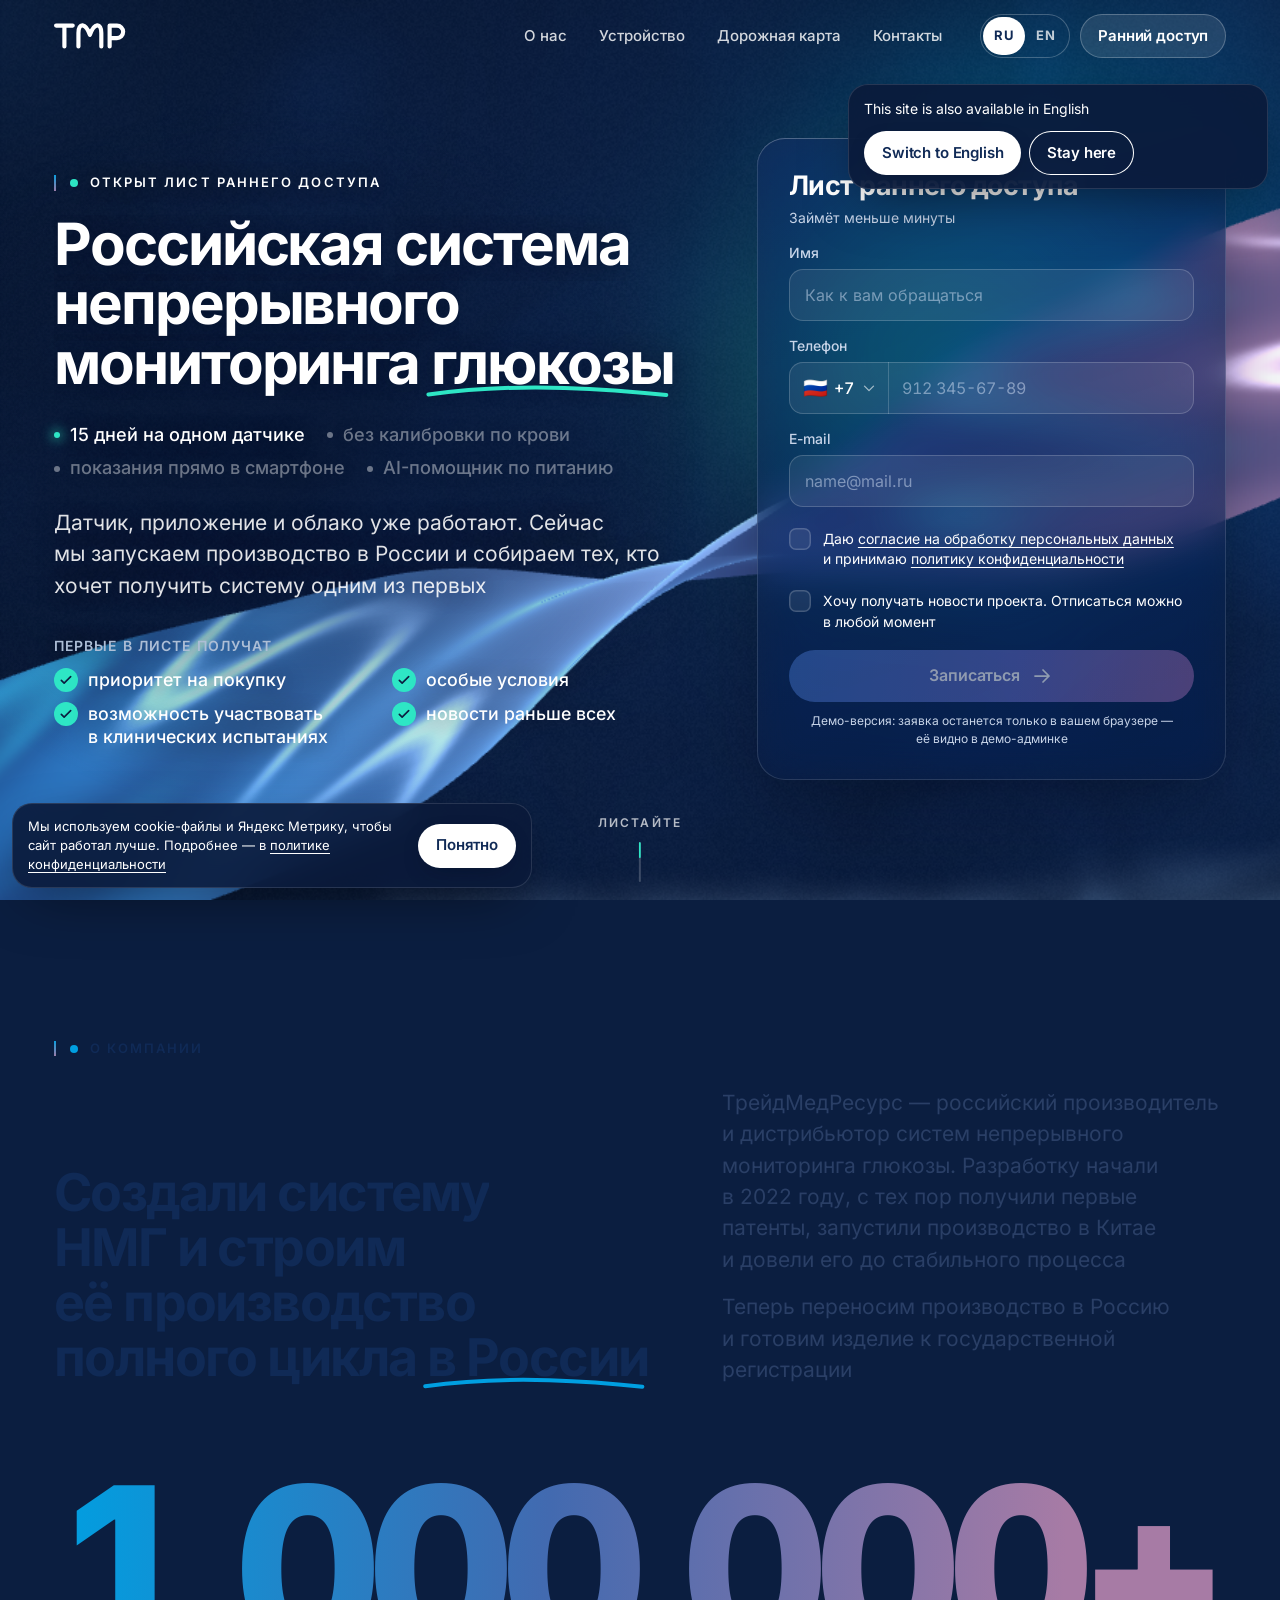
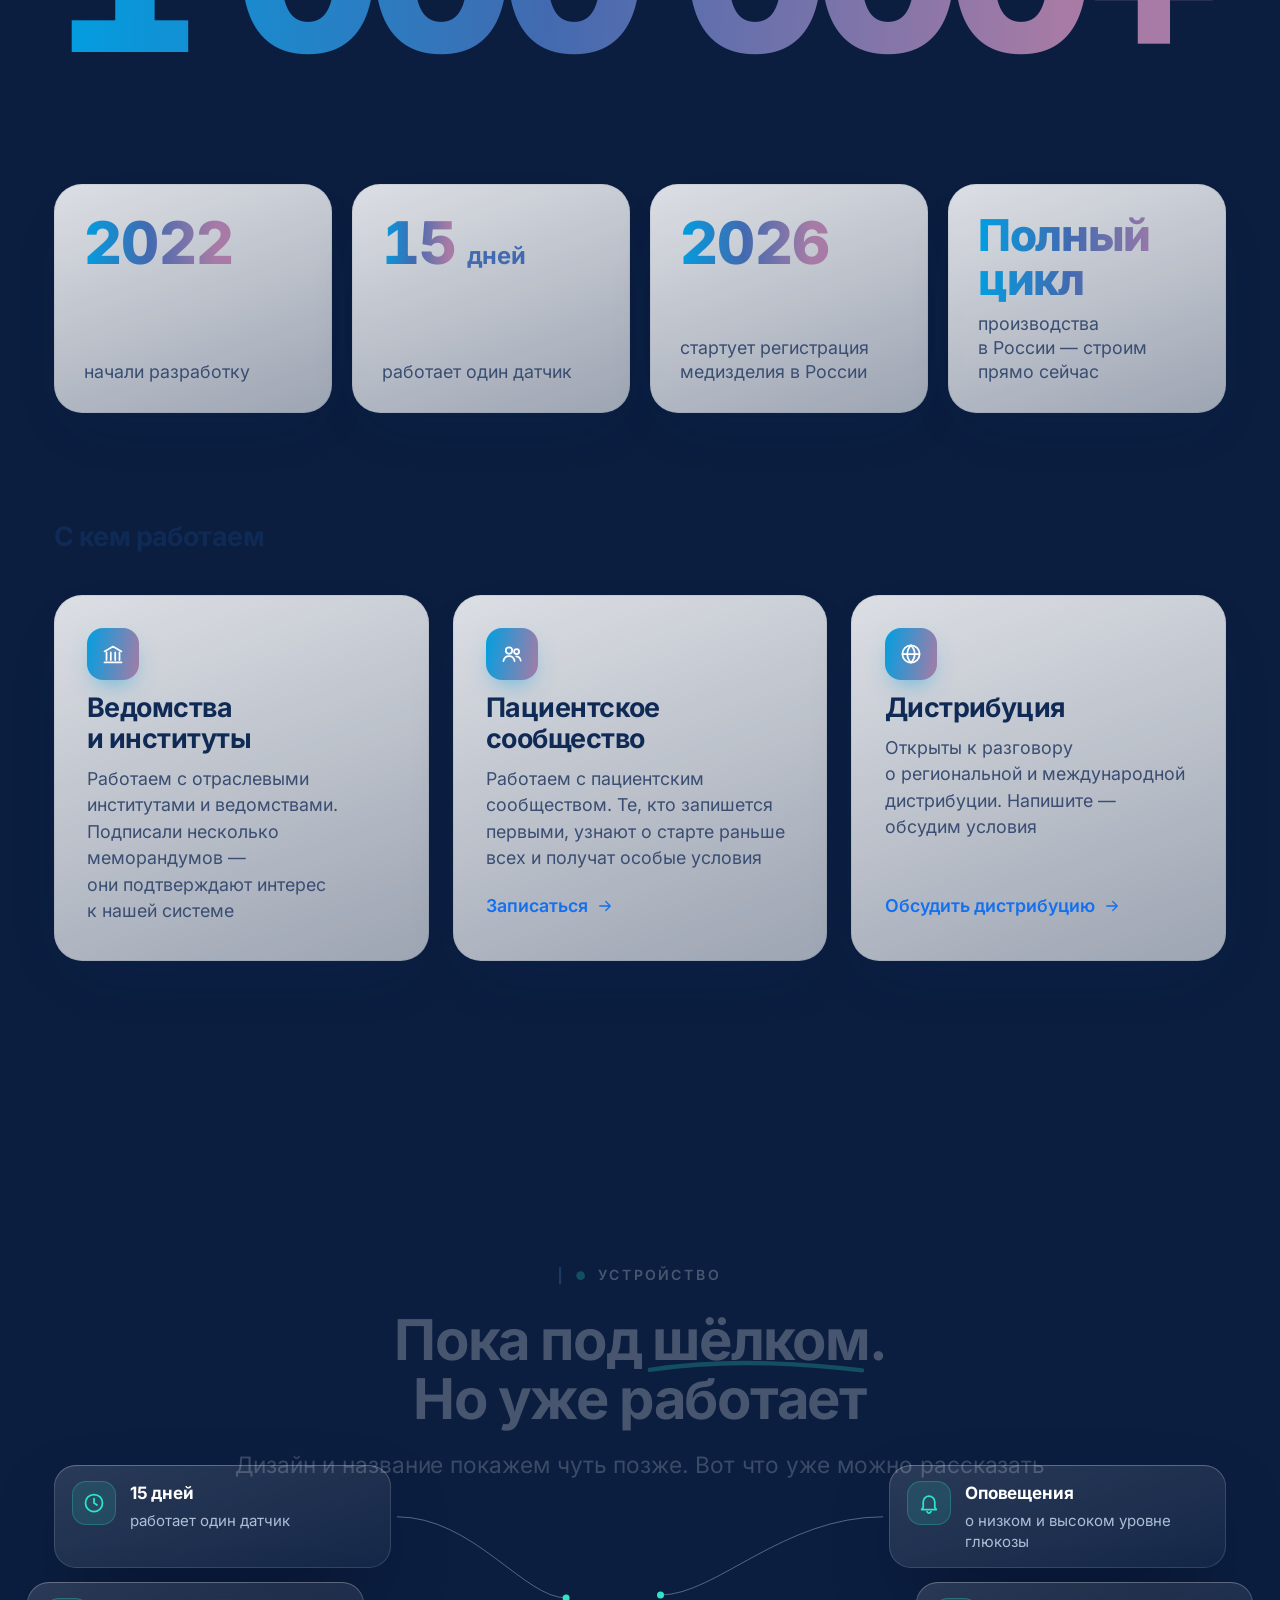
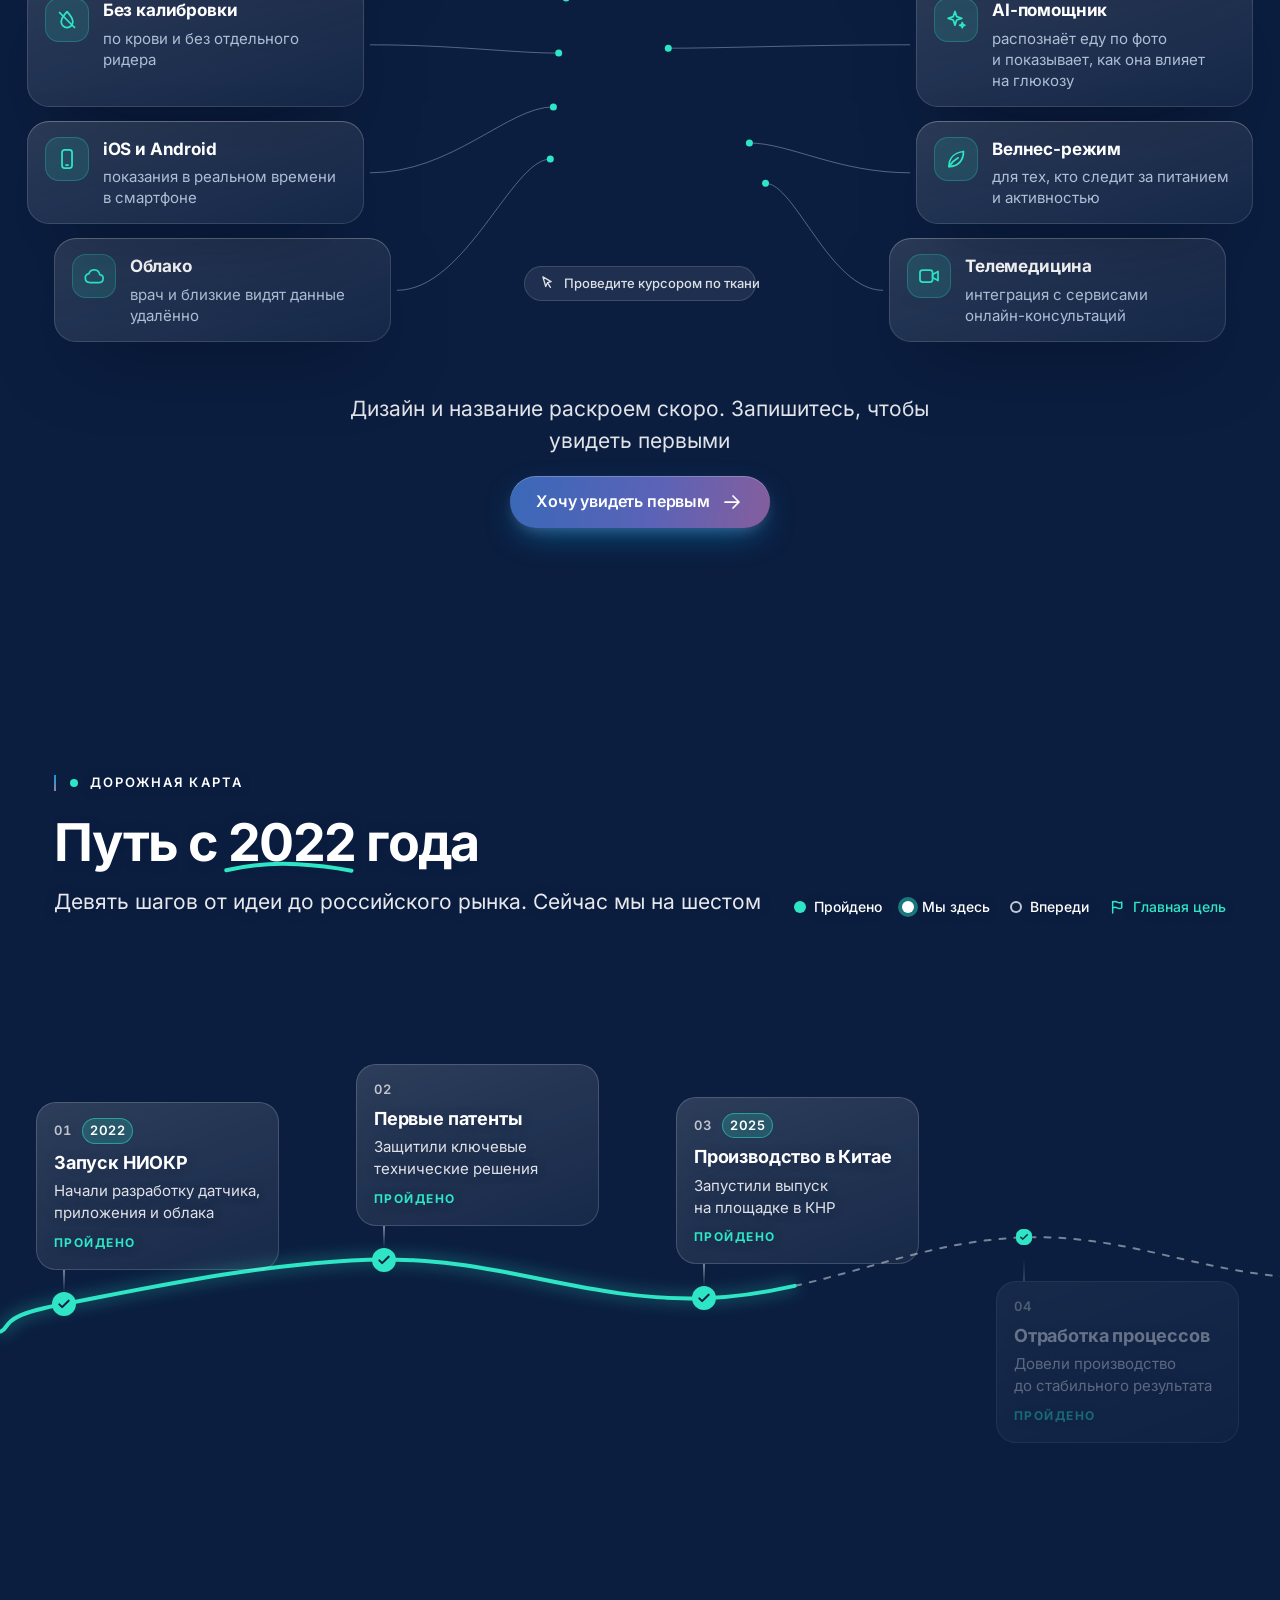
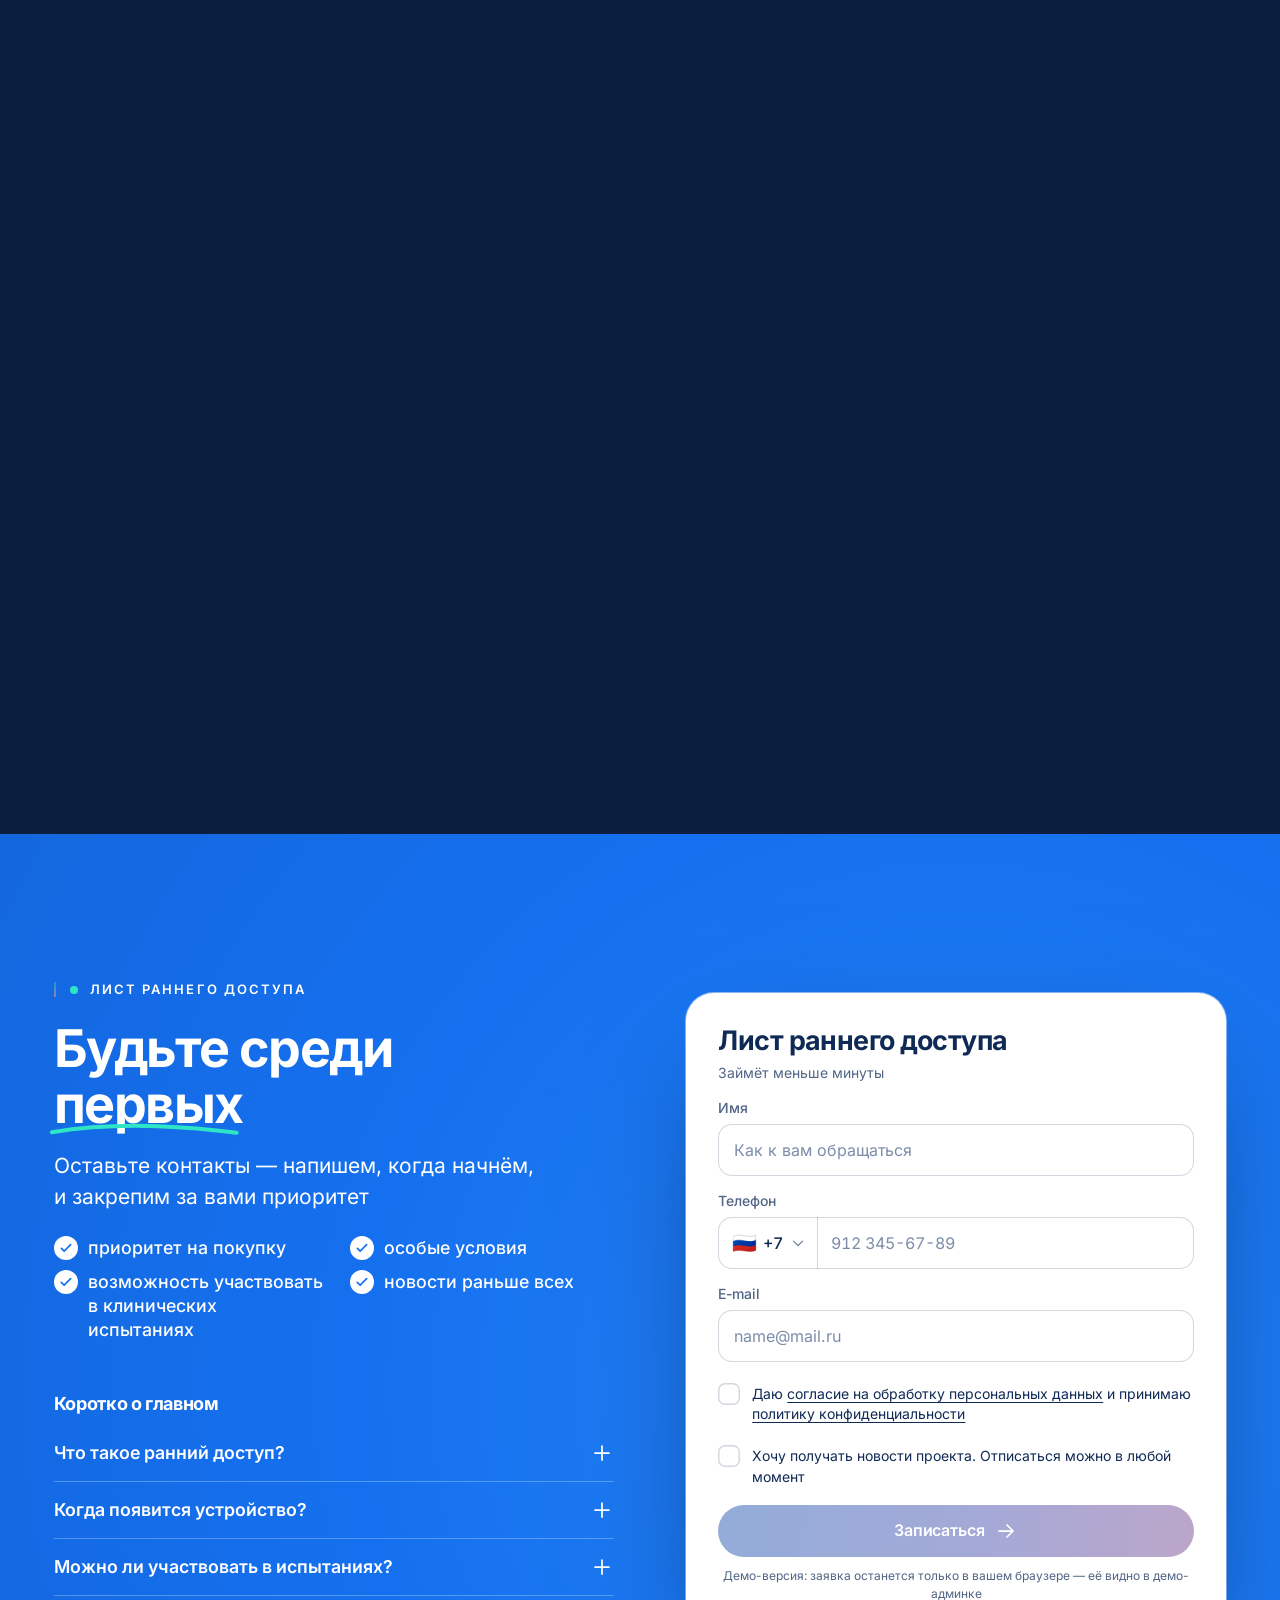
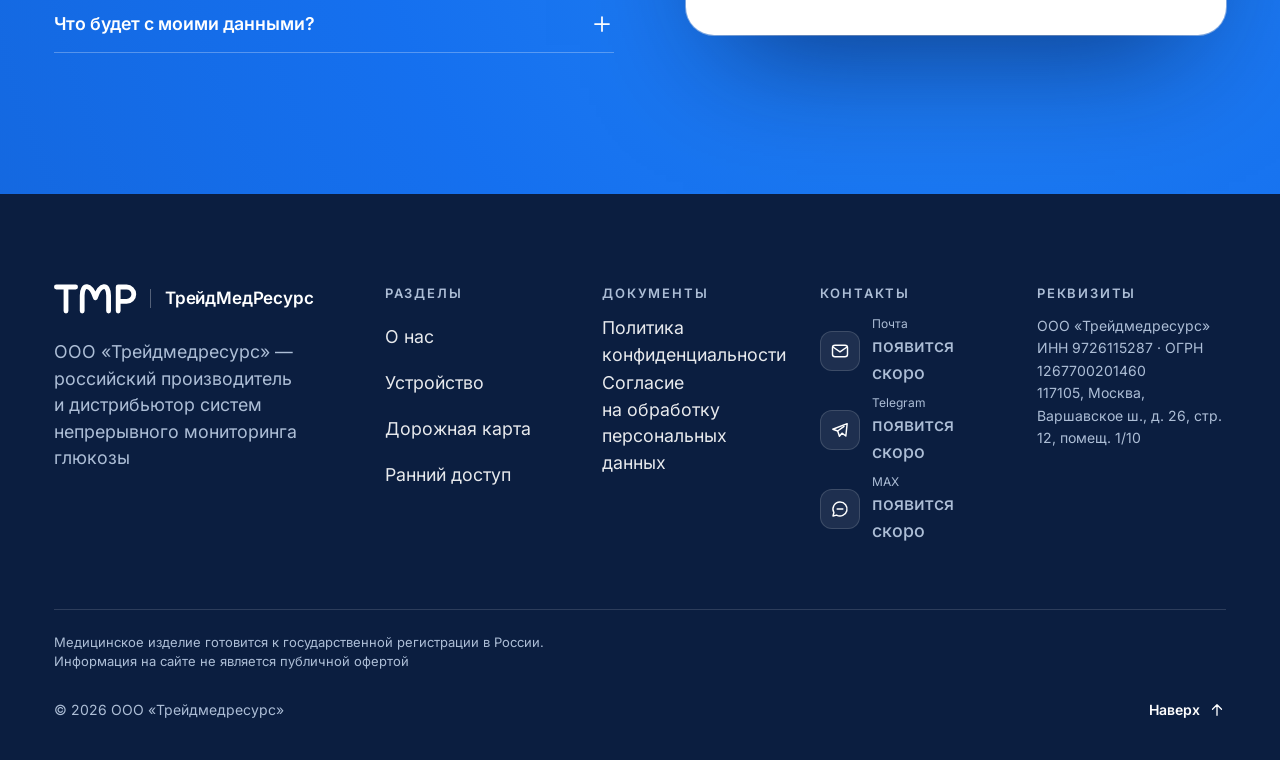
==== commit 71454165: "Демо: админка в браузере, тексты «О нас» и вкладки, дорожная карта с целями Демо-админка по адресу a" ====
--- a/index.html
+++ b/index.html
@@ -3,8 +3,8 @@
 <head>
 <meta charset="utf-8">
 <meta name="viewport" content="width=device-width, initial-scale=1, viewport-fit=cover">
-<title>ТМР — российская система непрерывного мониторинга глюкозы</title>
-<meta name="description" content="ТрейдМедРесурс запускает производство системы непрерывного мониторинга глюкозы в России. Запишитесь в лист раннего доступа: приоритет на покупку и особые условия для первых.">
+<title>ТМР — российский производитель и дистрибьютор систем непрерывного мониторинга глюкозы</title>
+<meta name="description" content="ТрейдМедРесурс запускает производство систем непрерывного мониторинга глюкозы в России. Запишитесь в лист раннего доступа: приоритет на покупку и особые условия для первых">
 <meta name="robots" content="noindex, nofollow">
 <link rel="canonical" href="https://krokikro.github.io/tmr-demo/">
 <link rel="alternate" hreflang="ru" href="https://krokikro.github.io/tmr-demo/">
@@ -14,8 +14,8 @@
 <meta property="og:site_name" content="ТМР">
 <meta property="og:locale" content="ru_RU">
 <meta property="og:locale:alternate" content="en_US">
-<meta property="og:title" content="Российская система непрерывного мониторинга глюкозы">
-<meta property="og:description" content="Датчик, приложение и облако уже работают. Запишитесь в лист раннего доступа.">
+<meta property="og:title" content="ТМР — российский производитель и дистрибьютор систем непрерывного мониторинга глюкозы">
+<meta property="og:description" content="Датчик, приложение и облако уже работают. Запишитесь в лист раннего доступа">
 <meta property="og:url" content="https://krokikro.github.io/tmr-demo/">
 <meta property="og:image" content="https://krokikro.github.io/tmr-demo/assets/img/og-ru.jpg">
 <meta property="og:image:width" content="1200">
@@ -29,9 +29,9 @@
 <link rel="manifest" href="manifest.webmanifest">
 <link rel="preload" href="assets/media/inter-cyrillic-wght-normal-JEOLYBOO.woff2" as="font" type="font/woff2" crossorigin>
 <link rel="preload" href="assets/media/inter-latin-wght-normal-NRMW37G5.woff2" as="font" type="font/woff2" crossorigin>
-<link rel="stylesheet" href="assets/css/main-SLTPYIFW.css">
+<link rel="stylesheet" href="assets/css/main-7QOMPQ4E.css">
 <script>(function(d){var h=d.documentElement;h.className=h.className.replace('no-js','js');try{if(matchMedia('(prefers-reduced-motion: reduce)').matches)h.className+=' rm'}catch(e){}})(document);</script>
-<script type="module" src="assets/js/main-KVJM3MNB.js"></script>
+<script type="module" src="assets/js/main-DXNEXMOI.js"></script>
 <script type="application/ld+json">{"@context":"https://schema.org","@type":"Organization","name":"ООО «Трейдмедресурс»","alternateName":["ТрейдМедРесурс","ТМР"],"url":"https://krokikro.github.io/tmr-demo/","logo":"https://krokikro.github.io/tmr-demo/icon-512.png","taxID":"9726115287","address":{"@type":"PostalAddress","streetAddress":"Варшавское шоссе, д. 26, стр. 12, помещ. 1/10","addressLocality":"Москва","postalCode":"117105","addressCountry":"RU"}}</script>
 </head>
 <body class="page page--home">
@@ -89,7 +89,7 @@
                 <li class="ticker__item">показания прямо в смартфоне</li>
                 <li class="ticker__item">AI-помощник по питанию</li>
               </ul>
-      <p class="lead hero__lead" data-reveal>Датчик, приложение и облако уже работают. Сейчас мы запускаем производство в России и собираем тех, кто хочет получить систему одним из первых.</p>
+      <p class="lead hero__lead" data-reveal>Датчик, приложение и облако уже работают. Сейчас мы запускаем производство в России и собираем тех, кто хочет получить систему одним из первых</p>
       <a class="btn btn--primary hero__cta btn--magnetic" href="#hero-form" data-reveal>Записаться в лист<svg class="icon btn__icon" viewBox="0 0 24 24" width="24" height="24" fill="none" stroke="currentColor" stroke-width="1.75" stroke-linecap="round" stroke-linejoin="round" aria-hidden="true" focusable="false"><path d="M12 5v14M6 13l6 6 6-6"/></svg></a>
       <div class="hero__benefits" data-reveal>
         <p class="hero__benefits-title">Первые в листе получат</p>
@@ -163,7 +163,7 @@
       <span class="btn__spinner" aria-hidden="true"></span>
       <svg class="icon btn__icon" viewBox="0 0 24 24" width="24" height="24" fill="none" stroke="currentColor" stroke-width="1.75" stroke-linecap="round" stroke-linejoin="round" aria-hidden="true" focusable="false"><path d="M5 12h14M13 6l6 6-6 6"/></svg>    </button>
     <div class="lead-form__status" role="status" aria-live="polite" data-status></div>
-        <p class="lead-form__note">Демо-версия: заявка никуда не отправляется</p>
+        <p class="lead-form__note">Демо-версия: заявка останется только в вашем браузере — её видно в демо-админке</p>
       </div>
 
   <div class="lead-form__success" data-success hidden tabindex="-1">
@@ -173,7 +173,7 @@
         <path class="success-check__tick" d="M20 33.5l8 8L45 24" pathLength="1"/>
       </svg>
       <p class="lead-form__success-title" data-success-title>Спасибо! Вы в листе раннего доступа</p>
-      <p class="lead-form__success-text" data-success-text>Заявка сохранена. Ответьте ещё на два вопроса — так мы лучше подготовим запуск. Это необязательно.</p>
+      <p class="lead-form__success-text" data-success-text>Заявка сохранена. Ответьте ещё на два вопроса — так мы лучше подготовим запуск. Это необязательно</p>
     </div>
 
         <div class="survey" data-survey>
@@ -236,10 +236,10 @@
   <div class="about__inner" data-depth-out>
     <div class="wrap about__intro">
       <p class="eyebrow" data-reveal><span class="eyebrow__dot" aria-hidden="true"></span>О компании</p>
-      <h2 class="h2 about__title" id="about-title" data-split><span class="w"><span class="wi">Делаем</span></span> <span class="w"><span class="wi">систему</span></span> <span class="w"><span class="wi">НМГ</span></span> <span class="w"><span class="wi">полного</span></span> <span class="w"><span class="wi">цикла</span></span> <span class="w"><span class="wi">и строим</span></span> <span class="w"><span class="wi">её производство</span></span> <em class="u"><span class="w"><span class="wi">в</span></span> <span class="w"><span class="wi">России</span></span><svg class="u__line" viewBox="0 0 300 16" preserveAspectRatio="none" aria-hidden="true" focusable="false"><path d="M3 11.5C58 5.8 118 4.2 171 5.4c43 1 86 3.4 126 6.6" pathLength="1"/></svg></em></h2>
+      <h2 class="h2 about__title" id="about-title" data-split><span class="w"><span class="wi">Создали</span></span> <span class="w"><span class="wi">систему</span></span> <span class="w"><span class="wi">НМГ</span></span> <span class="w"><span class="wi">и строим</span></span> <span class="w"><span class="wi">её производство</span></span> <span class="w"><span class="wi">полного</span></span> <span class="w"><span class="wi">цикла</span></span> <em class="u"><span class="w"><span class="wi">в</span></span> <span class="w"><span class="wi">России</span></span><svg class="u__line" viewBox="0 0 300 16" preserveAspectRatio="none" aria-hidden="true" focusable="false"><path d="M3 11.5C58 5.8 118 4.2 171 5.4c43 1 86 3.4 126 6.6" pathLength="1"/></svg></em></h2>
       <div class="about__lead">
-                <p class="lead" data-reveal>ТрейдМедРесурс — российский производитель и дистрибьютор системы непрерывного мониторинга глюкозы. Разработку начали в 2022 году, с тех пор получили первые патенты, запустили производство в Китае и довели его до стабильного процесса.</p>
-                <p class="lead" data-reveal>Теперь переносим производство в Россию и готовим изделие к государственной регистрации.</p>
+                <p class="lead" data-reveal>ТрейдМедРесурс — российский производитель и дистрибьютор систем непрерывного мониторинга глюкозы. Разработку начали в 2022 году, с тех пор получили первые патенты, запустили производство в Китае и довели его до стабильного процесса</p>
+                <p class="lead" data-reveal>Теперь переносим производство в Россию и готовим изделие к государственной регистрации</p>
               </div>
     </div>
 
@@ -284,22 +284,22 @@
               </ul>
 
       <h3 class="about__cards-title" data-reveal>С кем работаем</h3>
-      <div class="cards-tilt" data-parallax>
-                <article class="pcard glass glass--light tilt" data-reveal="card" style="--i:0">
+      <div class="pcards">
+                <article class="pcard glass glass--light lift" data-reveal="card" style="--i:0">
           <span class="pcard__icon"><svg class="icon" viewBox="0 0 24 24" width="24" height="24" fill="none" stroke="currentColor" stroke-width="1.75" stroke-linecap="round" stroke-linejoin="round" aria-hidden="true" focusable="false"><path d="M3.5 9.4L12 4.6l8.5 4.8"/><path d="M5.5 10.4v7.6M9.8 10.4v7.6M14.2 10.4v7.6M18.5 10.4v7.6"/><path d="M3.5 20.4h17"/></svg></span>
           <h4 class="pcard__title">Ведомства и институты</h4>
-          <p class="pcard__text">Работаем с отраслевыми институтами и ведомствами. Подписали несколько меморандумов — они подтверждают интерес к нашей системе.</p>
+          <p class="pcard__text">Работаем с отраслевыми институтами и ведомствами. Подписали несколько меморандумов — они подтверждают интерес к нашей системе</p>
                   </article>
-                <article class="pcard glass glass--light tilt" data-reveal="card" style="--i:1">
+                <article class="pcard glass glass--light lift" data-reveal="card" style="--i:1">
           <span class="pcard__icon"><svg class="icon" viewBox="0 0 24 24" width="24" height="24" fill="none" stroke="currentColor" stroke-width="1.75" stroke-linecap="round" stroke-linejoin="round" aria-hidden="true" focusable="false"><circle cx="9" cy="8.6" r="3.2"/><path d="M3.4 19.2c.6-3.4 2.8-5.2 5.6-5.2s5 1.8 5.6 5.2"/><circle cx="16.6" cy="9.6" r="2.5"/><path d="M16.3 14.3c2.3.1 3.9 1.6 4.4 4.4"/></svg></span>
           <h4 class="pcard__title">Пациентское сообщество</h4>
-          <p class="pcard__text">Работаем с пациентским сообществом. Те, кто запишется первыми, узнают о старте раньше всех и получат особые условия.</p>
+          <p class="pcard__text">Работаем с пациентским сообществом. Те, кто запишется первыми, узнают о старте раньше всех и получат особые условия</p>
                     <a class="link-arrow" href="#join">Записаться<svg class="icon" viewBox="0 0 24 24" width="24" height="24" fill="none" stroke="currentColor" stroke-width="1.75" stroke-linecap="round" stroke-linejoin="round" aria-hidden="true" focusable="false"><path d="M5 12h14M13 6l6 6-6 6"/></svg></a>
                   </article>
-                <article class="pcard glass glass--light tilt" data-reveal="card" style="--i:2">
+                <article class="pcard glass glass--light lift" data-reveal="card" style="--i:2">
           <span class="pcard__icon"><svg class="icon" viewBox="0 0 24 24" width="24" height="24" fill="none" stroke="currentColor" stroke-width="1.75" stroke-linecap="round" stroke-linejoin="round" aria-hidden="true" focusable="false"><circle cx="12" cy="12" r="8.6"/><path d="M3.6 12h16.8"/><path d="M12 3.4c2.5 2.5 3.7 5.4 3.7 8.6s-1.2 6.1-3.7 8.6c-2.5-2.5-3.7-5.4-3.7-8.6S9.5 5.9 12 3.4z"/></svg></span>
           <h4 class="pcard__title">Дистрибуция</h4>
-          <p class="pcard__text">Открыты к разговору о региональной и международной дистрибуции. Напишите — обсудим условия.</p>
+          <p class="pcard__text">Открыты к разговору о региональной и международной дистрибуции. Напишите — обсудим условия</p>
                     <a class="link-arrow" href="#contacts">Обсудить дистрибуцию<svg class="icon" viewBox="0 0 24 24" width="24" height="24" fill="none" stroke="currentColor" stroke-width="1.75" stroke-linecap="round" stroke-linejoin="round" aria-hidden="true" focusable="false"><path d="M5 12h14M13 6l6 6-6 6"/></svg></a>
                   </article>
               </div>
@@ -313,7 +313,7 @@
   <div class="wrap device__head" data-depth-in>
     <p class="eyebrow" data-reveal><span class="eyebrow__dot" aria-hidden="true"></span>Устройство</p>
     <h2 class="h2" id="device-title" data-split><span class="w"><span class="wi">Пока</span></span> <span class="nw"><span class="w"><span class="wi">под </span></span><em class="u"><span class="w"><span class="wi">шёлком</span></span><svg class="u__line" viewBox="0 0 300 16" preserveAspectRatio="none" aria-hidden="true" focusable="false"><path d="M3 11.5C58 5.8 118 4.2 171 5.4c43 1 86 3.4 126 6.6" pathLength="1"/></svg></em><span class="w"><span class="wi">.</span></span></span> <span class="w"><span class="wi">Но уже</span></span> <span class="w"><span class="wi">работает</span></span></h2>
-    <p class="lead device__lead" data-reveal>Дизайн и название покажем чуть позже. Вот что уже можно рассказать.</p>
+    <p class="lead device__lead" data-reveal>Дизайн и название покажем чуть позже. Вот что уже можно рассказать</p>
   </div>
   <div class="wrap device__grid">
     <div class="device__stage" data-stage role="img" aria-label="Аппликатор и сенсор, накрытые тканью. Ткань отзывается на движение курсора и касание">
@@ -360,7 +360,7 @@
     <svg class="device__callouts" data-callouts aria-hidden="true" focusable="false"></svg>
   </div>
   <div class="wrap device__foot" data-reveal>
-    <p class="device__caption">Дизайн и название раскроем скоро. Запишитесь, чтобы увидеть первыми.</p>
+    <p class="device__caption">Дизайн и название раскроем скоро. Запишитесь, чтобы увидеть первыми</p>
     <a class="btn btn--primary btn--magnetic" href="#join">Хочу увидеть первым<svg class="icon btn__icon" viewBox="0 0 24 24" width="24" height="24" fill="none" stroke="currentColor" stroke-width="1.75" stroke-linecap="round" stroke-linejoin="round" aria-hidden="true" focusable="false"><path d="M5 12h14M13 6l6 6-6 6"/></svg></a>
   </div>
 </section>
@@ -373,16 +373,17 @@
       <div>
         <p class="eyebrow" data-reveal><span class="eyebrow__dot" aria-hidden="true"></span>Дорожная карта</p>
         <h2 class="h2" id="roadmap-title" data-split><span class="w"><span class="wi">Путь</span></span> <span class="nw"><span class="w"><span class="wi">с </span></span><em class="u"><span class="w"><span class="wi">2022</span></span><svg class="u__line" viewBox="0 0 300 16" preserveAspectRatio="none" aria-hidden="true" focusable="false"><path d="M3 11.5C58 5.8 118 4.2 171 5.4c43 1 86 3.4 126 6.6" pathLength="1"/></svg></em></span> <span class="w"><span class="wi">года</span></span></h2>
-        <p class="lead roadmap__lead" data-reveal>Девять шагов от идеи до российского рынка. Сейчас мы на шестом.</p>
+        <p class="lead roadmap__lead" data-reveal>Девять шагов от идеи до российского рынка. Сейчас мы на шестом</p>
       </div>
       <ul class="rm-legend" data-reveal aria-hidden="true">
         <li class="rm-legend__item rm-legend__item--done"><i></i>Пройдено</li>
         <li class="rm-legend__item rm-legend__item--current"><i></i>Мы здесь</li>
         <li class="rm-legend__item rm-legend__item--next"><i></i>Впереди</li>
-      </ul>
+                <li class="rm-legend__item rm-legend__item--goal"><svg class="icon" viewBox="0 0 24 24" width="24" height="24" fill="none" stroke="currentColor" stroke-width="1.75" stroke-linecap="round" stroke-linejoin="round" aria-hidden="true" focusable="false"><path d="M5.5 21V3.8"/><path d="M5.5 4.6c2.2-1.3 4.5-1.3 6.8 0s4.6 1.3 6.8 0v8.6c-2.2 1.3-4.5 1.3-6.8 0s-4.6-1.3-6.8 0"/></svg>Главная цель</li>
+              </ul>
     </div>
     <div class="roadmap__viewport" data-rm-viewport>
-      <div class="roadmap__track" data-rm-track style="--count:9;--current:5">
+      <div class="roadmap__track has-vision" data-rm-track style="--count:10;--current:5">
         <svg class="rm-path" data-rm-svg aria-hidden="true" focusable="false">
           <path class="rm-path__base" data-rm-base/>
           <path class="rm-path__done" data-rm-done/>
@@ -392,83 +393,91 @@
         <ol class="stages">
                     <li class="stage stage--done stage--high" data-stage-i="0" style="--i:0">
             <span class="stage__dot" aria-hidden="true"><svg class="icon" viewBox="0 0 24 24" width="24" height="24" fill="none" stroke="currentColor" stroke-width="1.75" stroke-linecap="round" stroke-linejoin="round" aria-hidden="true" focusable="false"><path d="M5 12.5l4.2 4.2L19 7"/></svg></span>
-            <div class="stage__card">
-              <p class="stage__meta"><span class="stage__num">01</span><span class="stage__year">2022</span></p>
-              <h3 class="stage__title">Запуск НИОКР</h3>
-              <p class="stage__text">Начали разработку датчика, приложения и облака</p>
-              <p class="stage__status">Пройдено</p>
+                        <div class="stage__card">
+                            <p class="stage__meta"><span class="stage__num">01</span><span class="stage__year">2022</span></p>
+                            <h3 class="stage__title">Запуск НИОКР</h3>
+                            <p class="stage__text">Начали разработку датчика, приложения и облака</p>
+                            <p class="stage__status">Пройдено</p>
             </div>
           </li>
                     <li class="stage stage--done stage--low" data-stage-i="1" style="--i:1">
             <span class="stage__dot" aria-hidden="true"><svg class="icon" viewBox="0 0 24 24" width="24" height="24" fill="none" stroke="currentColor" stroke-width="1.75" stroke-linecap="round" stroke-linejoin="round" aria-hidden="true" focusable="false"><path d="M5 12.5l4.2 4.2L19 7"/></svg></span>
-            <div class="stage__card">
-              <p class="stage__meta"><span class="stage__num">02</span></p>
-              <h3 class="stage__title">Первые патенты</h3>
-              <p class="stage__text">Защитили ключевые технические решения</p>
-              <p class="stage__status">Пройдено</p>
+                        <div class="stage__card">
+                            <p class="stage__meta"><span class="stage__num">02</span></p>
+                            <h3 class="stage__title">Первые патенты</h3>
+                            <p class="stage__text">Защитили ключевые технические решения</p>
+                            <p class="stage__status">Пройдено</p>
             </div>
           </li>
                     <li class="stage stage--done stage--high" data-stage-i="2" style="--i:2">
             <span class="stage__dot" aria-hidden="true"><svg class="icon" viewBox="0 0 24 24" width="24" height="24" fill="none" stroke="currentColor" stroke-width="1.75" stroke-linecap="round" stroke-linejoin="round" aria-hidden="true" focusable="false"><path d="M5 12.5l4.2 4.2L19 7"/></svg></span>
-            <div class="stage__card">
-              <p class="stage__meta"><span class="stage__num">03</span></p>
-              <h3 class="stage__title">Производство в Китае</h3>
-              <p class="stage__text">Запустили выпуск на площадке в КНР</p>
-              <p class="stage__status">Пройдено</p>
+                        <div class="stage__card">
+                            <p class="stage__meta"><span class="stage__num">03</span><span class="stage__year">2025</span></p>
+                            <h3 class="stage__title">Производство в Китае</h3>
+                            <p class="stage__text">Запустили выпуск на площадке в КНР</p>
+                            <p class="stage__status">Пройдено</p>
             </div>
           </li>
                     <li class="stage stage--done stage--low" data-stage-i="3" style="--i:3">
             <span class="stage__dot" aria-hidden="true"><svg class="icon" viewBox="0 0 24 24" width="24" height="24" fill="none" stroke="currentColor" stroke-width="1.75" stroke-linecap="round" stroke-linejoin="round" aria-hidden="true" focusable="false"><path d="M5 12.5l4.2 4.2L19 7"/></svg></span>
-            <div class="stage__card">
-              <p class="stage__meta"><span class="stage__num">04</span></p>
-              <h3 class="stage__title">Отработка процессов</h3>
-              <p class="stage__text">Довели производство до стабильного результата</p>
-              <p class="stage__status">Пройдено</p>
+                        <div class="stage__card">
+                            <p class="stage__meta"><span class="stage__num">04</span></p>
+                            <h3 class="stage__title">Отработка процессов</h3>
+                            <p class="stage__text">Довели производство до стабильного результата</p>
+                            <p class="stage__status">Пройдено</p>
             </div>
           </li>
                     <li class="stage stage--done stage--high" data-stage-i="4" style="--i:4">
             <span class="stage__dot" aria-hidden="true"><svg class="icon" viewBox="0 0 24 24" width="24" height="24" fill="none" stroke="currentColor" stroke-width="1.75" stroke-linecap="round" stroke-linejoin="round" aria-hidden="true" focusable="false"><path d="M5 12.5l4.2 4.2L19 7"/></svg></span>
-            <div class="stage__card">
-              <p class="stage__meta"><span class="stage__num">05</span></p>
-              <h3 class="stage__title">Международная сертификация</h3>
-              <p class="stage__text">Запустили процедуру для зарубежных рынков</p>
-              <p class="stage__status">Пройдено</p>
+                        <div class="stage__card">
+                            <p class="stage__meta"><span class="stage__num">05</span></p>
+                            <h3 class="stage__title">Международная сертификация</h3>
+                            <p class="stage__text">Запустили процедуру для зарубежных рынков</p>
+                            <p class="stage__status">Пройдено</p>
             </div>
           </li>
                     <li class="stage stage--current stage--low" data-stage-i="5" style="--i:5" aria-current="step">
             <span class="stage__dot" aria-hidden="true"></span>
-            <div class="stage__card">
-              <p class="stage__meta"><span class="stage__num">06</span><span class="stage__year">2026</span></p>
-              <h3 class="stage__title">Производство в России</h3>
-              <p class="stage__text">Запускаем площадку и переносим выпуск</p>
-              <p class="stage__status">Мы здесь</p>
+                        <div class="stage__card">
+                            <p class="stage__meta"><span class="stage__num">06</span><span class="stage__year">2026</span></p>
+                            <h3 class="stage__title">Производство в России</h3>
+                            <p class="stage__text">Запускаем площадку и переносим выпуск</p>
+                            <p class="stage__status">Мы здесь</p>
             </div>
           </li>
                     <li class="stage stage--next stage--high" data-stage-i="6" style="--i:6">
             <span class="stage__dot" aria-hidden="true"></span>
-            <div class="stage__card">
-              <p class="stage__meta"><span class="stage__num">07</span></p>
-              <h3 class="stage__title">Регистрация в России</h3>
-              <p class="stage__text">Получение регистрационного удостоверения медизделия</p>
-              <p class="stage__status">Впереди</p>
+                        <div class="stage__card">
+                            <p class="stage__meta"><span class="stage__num">07</span></p>
+                            <h3 class="stage__title">Регистрация в России</h3>
+                            <p class="stage__text">Получение регистрационного удостоверения медизделия</p>
+                            <p class="stage__status">Впереди</p>
             </div>
           </li>
                     <li class="stage stage--next stage--low" data-stage-i="7" style="--i:7">
             <span class="stage__dot" aria-hidden="true"></span>
-            <div class="stage__card">
-              <p class="stage__meta"><span class="stage__num">08</span></p>
-              <h3 class="stage__title">Выход на рынок</h3>
-              <p class="stage__text">Старт продаж в России</p>
-              <p class="stage__status">Впереди</p>
-            </div>
-          </li>
-                    <li class="stage stage--next stage--high" data-stage-i="8" style="--i:8">
+                        <div class="stage__card">
+                            <p class="stage__meta"><span class="stage__num">08</span><span class="stage__year">2027</span></p>
+                            <h3 class="stage__title">Выход на рынок</h3>
+                            <p class="stage__text">Старт продаж в России</p>
+                            <p class="stage__status">Впереди</p>
+            </div>
+          </li>
+                    <li class="stage stage--goal stage--high" data-stage-i="8" style="--i:8">
+            <span class="stage__dot" aria-hidden="true"><svg class="icon" viewBox="0 0 24 24" width="24" height="24" fill="none" stroke="currentColor" stroke-width="1.75" stroke-linecap="round" stroke-linejoin="round" aria-hidden="true" focusable="false"><path d="M5.5 21V3.8"/><path d="M5.5 4.6c2.2-1.3 4.5-1.3 6.8 0s4.6 1.3 6.8 0v8.6c-2.2 1.3-4.5 1.3-6.8 0s-4.6-1.3-6.8 0"/></svg></span>
+            <span class="stage__flag" aria-hidden="true"><svg class="rm-flag" viewBox="0 0 48 72" width="48" height="72" aria-hidden="true" focusable="false"><defs><linearGradient id="rm-flag-g" x1="0" y1="0" x2="1" y2="1"><stop offset="0" stop-color="#7CF5DE"/><stop offset="1" stop-color="#2EE6C5"/></linearGradient></defs><path class="rm-flag__pole" d="M8 70V4" /><circle class="rm-flag__knob" cx="8" cy="4" r="3"/><path class="rm-flag__cloth" d="M9 7c6.5-3.6 12.8-3.6 19 0s12.4 3.6 18.6 0v20.6c-6.2 3.6-12.4 3.6-18.6 0S15.5 24 9 27.6z" fill="url(#rm-flag-g)"/></svg></span>            <div class="stage__card">
+                            <p class="stage__meta"><span class="stage__num">09</span></p>
+                            <h3 class="stage__title">Реестр промышленной продукции</h3>
+                            <p class="stage__text">Включение в реестр российской продукции по ПП № 719</p>
+                            <p class="stage__status"><svg class="icon" viewBox="0 0 24 24" width="24" height="24" fill="none" stroke="currentColor" stroke-width="1.75" stroke-linecap="round" stroke-linejoin="round" aria-hidden="true" focusable="false"><path d="M5.5 21V3.8"/><path d="M5.5 4.6c2.2-1.3 4.5-1.3 6.8 0s4.6 1.3 6.8 0v8.6c-2.2 1.3-4.5 1.3-6.8 0s-4.6-1.3-6.8 0"/></svg>Главная цель</p>
+            </div>
+          </li>
+                    <li class="stage stage--vision stage--low" data-stage-i="9" style="--i:9">
             <span class="stage__dot" aria-hidden="true"></span>
-            <div class="stage__card">
-              <p class="stage__meta"><span class="stage__num">09</span></p>
-              <h3 class="stage__title">Реестр промышленной продукции</h3>
-              <p class="stage__text">Включение в реестр российской продукции по ПП № 719</p>
-              <p class="stage__status">Впереди</p>
+                        <div class="stage__card">
+                            <h3 class="stage__title">Мировой рынок</h3>
+                            <p class="stage__text">Выход на объёмы 35% мирового рынка НМГ</p>
+                            <p class="stage__status">На горизонте</p>
             </div>
           </li>
                   </ol>
@@ -485,7 +494,7 @@
     <div class="join__copy">
       <p class="eyebrow" data-reveal><span class="eyebrow__dot" aria-hidden="true"></span>Лист раннего доступа</p>
       <h2 class="h2 join__title" id="join-title" data-split><span class="w"><span class="wi">Будьте</span></span> <span class="w"><span class="wi">среди</span></span> <em class="u"><span class="w"><span class="wi">первых</span></span><svg class="u__line" viewBox="0 0 300 16" preserveAspectRatio="none" aria-hidden="true" focusable="false"><path d="M3 11.5C58 5.8 118 4.2 171 5.4c43 1 86 3.4 126 6.6" pathLength="1"/></svg></em></h2>
-      <p class="lead" data-reveal>Оставьте контакты — напишем, когда начнём, и закрепим за вами приоритет.</p>
+      <p class="lead" data-reveal>Оставьте контакты — напишем, когда начнём, и закрепим за вами приоритет</p>
       <ul class="benefits benefits--light" data-reveal>
                 <li class="benefits__item"><svg class="icon benefits__icon" viewBox="0 0 24 24" width="24" height="24" fill="none" stroke="currentColor" stroke-width="1.75" stroke-linecap="round" stroke-linejoin="round" aria-hidden="true" focusable="false"><path d="M5 12.5l4.2 4.2L19 7"/></svg><span>приоритет на покупку</span></li>
                 <li class="benefits__item"><svg class="icon benefits__icon" viewBox="0 0 24 24" width="24" height="24" fill="none" stroke="currentColor" stroke-width="1.75" stroke-linecap="round" stroke-linejoin="round" aria-hidden="true" focusable="false"><path d="M5 12.5l4.2 4.2L19 7"/></svg><span>особые условия</span></li>
@@ -496,19 +505,19 @@
         <h3 class="faq__title">Коротко о главном</h3>
                 <details class="faq__item">
           <summary class="faq__q"><span>Что такое ранний доступ?</span><svg class="icon faq__icon" viewBox="0 0 24 24" width="24" height="24" fill="none" stroke="currentColor" stroke-width="1.75" stroke-linecap="round" stroke-linejoin="round" aria-hidden="true" focusable="false"><path d="M12 5v14M5 12h14"/></svg></summary>
-          <p class="faq__a">Это список тех, кто хочет узнать о системе первыми. Когда начнём, напишем вам раньше остальных и предложим особые условия для первых пользователей.</p>
+          <p class="faq__a">Это список тех, кто хочет узнать о системе первыми. Когда начнём, напишем вам раньше остальных и предложим особые условия для первых пользователей</p>
         </details>
                 <details class="faq__item">
           <summary class="faq__q"><span>Когда появится устройство?</span><svg class="icon faq__icon" viewBox="0 0 24 24" width="24" height="24" fill="none" stroke="currentColor" stroke-width="1.75" stroke-linecap="round" stroke-linejoin="round" aria-hidden="true" focusable="false"><path d="M12 5v14M5 12h14"/></svg></summary>
-          <p class="faq__a">Сейчас мы запускаем производство в России и готовим изделие к государственной регистрации. Продажи начнутся после регистрации — о старте сообщим по почте или телефону.</p>
+          <p class="faq__a">Сейчас мы запускаем производство в России и готовим изделие к государственной регистрации. Продажи начнутся после регистрации — о старте сообщим по почте или телефону</p>
         </details>
                 <details class="faq__item">
           <summary class="faq__q"><span>Можно ли участвовать в испытаниях?</span><svg class="icon faq__icon" viewBox="0 0 24 24" width="24" height="24" fill="none" stroke="currentColor" stroke-width="1.75" stroke-linecap="round" stroke-linejoin="round" aria-hidden="true" focusable="false"><path d="M12 5v14M5 12h14"/></svg></summary>
-          <p class="faq__a">Если для клинических испытаний понадобятся участники, мы напишем тем, кто в листе, и расскажем об условиях. Участие добровольное.</p>
+          <p class="faq__a">Если для клинических испытаний понадобятся участники, мы напишем тем, кто в листе, и расскажем об условиях. Участие добровольное</p>
         </details>
                 <details class="faq__item">
           <summary class="faq__q"><span>Что будет с моими данными?</span><svg class="icon faq__icon" viewBox="0 0 24 24" width="24" height="24" fill="none" stroke="currentColor" stroke-width="1.75" stroke-linecap="round" stroke-linejoin="round" aria-hidden="true" focusable="false"><path d="M12 5v14M5 12h14"/></svg></summary>
-          <p class="faq__a">Храним их на серверах в России и используем только для связи по раннему доступу. Отозвать согласие можно в любой момент — просто напишите нам.</p>
+          <p class="faq__a">Храним их на серверах в России и используем только для связи по раннему доступу. Отозвать согласие можно в любой момент — просто напишите нам</p>
         </details>
               </div>
     </div>
@@ -574,7 +583,7 @@
       <span class="btn__spinner" aria-hidden="true"></span>
       <svg class="icon btn__icon" viewBox="0 0 24 24" width="24" height="24" fill="none" stroke="currentColor" stroke-width="1.75" stroke-linecap="round" stroke-linejoin="round" aria-hidden="true" focusable="false"><path d="M5 12h14M13 6l6 6-6 6"/></svg>    </button>
     <div class="lead-form__status" role="status" aria-live="polite" data-status></div>
-        <p class="lead-form__note">Демо-версия: заявка никуда не отправляется</p>
+        <p class="lead-form__note">Демо-версия: заявка останется только в вашем браузере — её видно в демо-админке</p>
       </div>
 
   <div class="lead-form__success" data-success hidden tabindex="-1">
@@ -584,7 +593,7 @@
         <path class="success-check__tick" d="M20 33.5l8 8L45 24" pathLength="1"/>
       </svg>
       <p class="lead-form__success-title" data-success-title>Спасибо! Вы в листе раннего доступа</p>
-      <p class="lead-form__success-text" data-success-text>Заявка сохранена. Ответьте ещё на два вопроса — так мы лучше подготовим запуск. Это необязательно.</p>
+      <p class="lead-form__success-text" data-success-text>Заявка сохранена. Ответьте ещё на два вопроса — так мы лучше подготовим запуск. Это необязательно</p>
     </div>
 
         <div class="survey" data-survey>
@@ -645,7 +654,7 @@
   <div class="wrap ftr__grid">
     <div class="ftr__brand">
       <a class="ftr__logo" href="#top" aria-label="ТМР — на главную"><span class="logo-h"><svg class="logo logo-h__mark" viewBox="0 -0.5 68.5 25" role="img" aria-label="ТрейдМедРесурс" focusable="false"><g fill="none" stroke-width="4" stroke-linecap="round" stroke-linejoin="round"><path class="logo__t" pathLength="1" stroke="currentColor" d="M2 2H18M10 2V22"/><path class="logo__m" pathLength="1" stroke="currentColor" d="M23.5 22V9C23.5 -1 30.5 -1 34.5 11C38.5 -1 45.5 -1 45.5 9V22"/><path class="logo__r" pathLength="1" stroke="currentColor" d="M53.5 22V2H60.5A6 6 0 0 1 60.5 14H53.5"/></g></svg><span class="logo-h__name" aria-hidden="true">ТрейдМедРесурс</span></span></a>
-      <p class="ftr__about">ООО «Трейдмедресурс» — российский производитель и дистрибьютор системы непрерывного мониторинга глюкозы.</p>
+      <p class="ftr__about">ООО «Трейдмедресурс» — российский производитель и дистрибьютор систем непрерывного мониторинга глюкозы</p>
     </div>
     <nav class="ftr__col" aria-labelledby="ftr-sections">
       <h2 class="ftr__h" id="ftr-sections">Разделы</h2>
@@ -692,7 +701,7 @@
     </div>
   </div>
   <div class="wrap ftr__bottom">
-    <p class="ftr__disclaimer">Медицинское изделие готовится к государственной регистрации в России. Информация на сайте не является публичной офертой.</p>
+    <p class="ftr__disclaimer">Медицинское изделие готовится к государственной регистрации в России. Информация на сайте не является публичной офертой</p>
     <div class="ftr__row">
       <p class="ftr__copy">© 2026 ООО «Трейдмедресурс»</p>
       <a class="ftr__top" href="#top" data-to-top>Наверх<svg class="icon" viewBox="0 0 24 24" width="24" height="24" fill="none" stroke="currentColor" stroke-width="1.75" stroke-linecap="round" stroke-linejoin="round" aria-hidden="true" focusable="false"><path d="M12 19V5M6 11l6-6 6 6"/></svg></a>
@@ -700,16 +709,16 @@
   </div>
 </footer>
 <div class="cookie" data-cookie hidden>
-  <p class="cookie__text">Мы используем cookie-файлы и Яндекс Метрику, чтобы сайт работал лучше. Подробнее — в <a href="privacy/">политике конфиденциальности</a>.</p>
+  <p class="cookie__text">Мы используем cookie-файлы и Яндекс Метрику, чтобы сайт работал лучше. Подробнее — в <a href="privacy/">политике конфиденциальности</a></p>
   <button type="button" class="btn btn--small btn--light cookie__ok" data-cookie-ok>Понятно</button>
 </div>
 <div class="toast" data-lang-suggest hidden lang="en">
-  <p class="toast__text">This site is also available in English.</p>
+  <p class="toast__text">This site is also available in English</p>
   <div class="toast__actions">
     <a class="btn btn--small btn--light" href="en/" data-lang-go hreflang="en">Switch to English</a>
     <button type="button" class="btn btn--small btn--ghost" data-lang-stay>Stay here</button>
   </div>
 </div>
-<div class="demo-badge" aria-hidden="true">Демо-версия</div>
-<script type="application/json" id="app-data">{"lang":"ru","locale":"ru-RU","mode":"demo","api":"api/lead.php","consentVersion":"2026-09-19","defaultCountry":"RU","popular":["RU","KZ","BY","UZ","KG","AM"],"email":"","metrika":"","otherLang":"en/","form":{"title":"Лист раннего доступа","sub":"Займёт меньше минуты","name":{"label":"Имя","placeholder":"Как к вам обращаться"},"phone":{"label":"Телефон","country":"Код страны","search":"Страна или код","noResults":"Ничего не нашлось","popular":"Часто выбирают","all":"Все страны","placeholder":"Номер телефона"},"email":{"label":"E-mail","placeholder":"name@mail.ru"},"consentText":"Даю {consent} и принимаю {privacy}","consentLink":"согласие на обработку персональных данных","privacyLink":"политику конфиденциальности","news":"Хочу получать новости проекта. Отписаться можно в любой момент","honeypot":"Оставьте это поле пустым","submit":"Записаться","sending":"Отправляем…","demoNote":"Демо-версия: заявка никуда не отправляется","emailSuggest":"Возможно, вы имели в виду {email}?","fallback":"Если не получается, напишите нам: {email}","errors":{"nameRequired":"Напишите имя буквами — хотя бы 2 символа","nameInvalid":"Имя пишем буквами, без цифр и символов","phoneRequired":"Укажите номер телефона","phoneInvalid":"Проверьте номер: для страны «{country}» он не подходит","phoneRu":"Проверьте номер: для России нужно 10 цифр после +7","emailRequired":"Укажите e-mail","emailInvalid":"Похоже, в адресе ошибка. Пример: name@mail.ru","consent":"Без согласия мы не сможем принять заявку","summary":"Проверьте поля, отмеченные красным","network":"Не получилось отправить. Проверьте интернет и попробуйте ещё раз","rate":"Слишком много заявок подряд. Попробуйте чуть позже","server":"Что-то пошло не так на нашей стороне. Попробуйте ещё раз или напишите нам"},"retry":"Повторить","success":{"title":"Спасибо! Вы в листе раннего доступа","text":"Заявка сохранена. Ответьте ещё на два вопроса — так мы лучше подготовим запуск. Это необязательно.","again":"Отправить ещё одну заявку"},"survey":{"purpose":{"label":"Как планируете использовать систему?","options":[{"id":"self","label":"Для себя"},{"id":"child","label":"Для ребёнка"},{"id":"relative","label":"Для близкого человека"},{"id":"wellness","label":"Для питания и спорта"}]},"cgm":{"label":"Какими системами мониторинга уже пользовались?","hint":"Можно выбрать несколько","options":[{"id":"libre","label":"FreeStyle Libre"},{"id":"dexcom","label":"Dexcom"},{"id":"medtronic","label":"Medtronic Guardian"},{"id":"sibionics","label":"Sibionics / Hematonix"},{"id":"linx","label":"Lumiflex Linx / AiDEX"}],"other":"Другая","otherPlaceholder":"Какая именно","none":"Пока ни одной"},"submit":"Отправить ответы","skip":"Пропустить","errors":{"empty":"Выберите хотя бы один ответ или нажмите «Пропустить»","otherRequired":"Напишите, какой системой пользовались"},"done":{"title":"Спасибо за ответы!","text":"Напишем, как только появятся новости о старте."}}},"ui":{"openMenu":"Открыть меню","closeMenu":"Закрыть меню"},"fx":{"_about":"Параметры анимаций и 3D-сцены (ANIM-15, EDIT-04). Цвета — HEX, скорости — множители. Правится без пересборки: файл читается при выводе страницы.","palette":{"hero":{"a":"#0B1E40","b":"#11306A","c":"#1F5CA8","spot1":"#009FE1","spot2":"#2EE6C5","edge":"#1F5CA8"},"about":{"a":"#F0F4FE","b":"#E3ECFC","c":"#EFE7F7","spot1":"#9CCEF6","spot2":"#D9C4EC","light":true,"edge":"#3C9BF5"},"device":{"a":"#040A17","b":"#08132C","c":"#132456","spot1":"#2EE6C5","spot2":"#A77BA5","edge":"#7A62D6"},"roadmap":{"a":"#0B6FB0","b":"#6E5690","c":"#1B5AA0","spot1":"#2EE6C5","spot2":"#57B8F0","edge":"#2EE6C5"},"join":{"a":"#0A2A6B","b":"#123C8C","c":"#1D5FD0","spot1":"#2EE6C5","spot2":"#A77BA5","edge":"#3D8BF0"},"footer":{"a":"#0D2450","b":"#102A56","c":"#16366B","spot1":"#009FE1","spot2":"#A77BA5","edge":"#1B3F7A"}},"flow":{"speed":0.075,"warp":1,"grain":0.03,"blend":0.11,"edge":0.7},"spots":{"follow":0.075,"size":0.3,"intensity":0.5,"burst":1},"bignum":{"_about":"Большое число в блоке «О нас»: fit — растёт при прокрутке и в конце помещается по ширине экрана, marquee — шире экрана и едет вбок","mode":"fit"},"silk":{"colorA":"#2B8FE3","colorB":"#A77BA5","colorC":"#172A63","sheen":"#E8F7FF","sheen2":"#2EE6C5","rim":"#7AD4FF","speed":1,"amplitude":1,"opacityMobile":0.72},"drape":{"_about":"Ткань над аппликатором и сенсором. material: satin — атлас, velvet — бархат, linen — лён. Цвета каждого материала — в materials. tilt и turn — наклон и поворот камеры в градусах, scale — размер, yOff — сдвиг по высоте.","material":"satin","rim":"#7AD4FF","breath":1,"ripple":1,"tilt":14,"turn":14,"scale":1.12,"yOff":-0.5,"materials":{"satin":{"base":"#7486C9","shade":"#0B1033","sheen":"#F4F2FF"},"velvet":{"base":"#2B2F86","shade":"#05061A","sheen":"#C4B4FF"},"linen":{"base":"#CFCADF","shade":"#26243F","sheen":"#FFFFFF"}}},"quality":{"maxDpr":1.75,"mobileMaxDpr":1.35,"bgScale":0.5,"mobileBgScale":0.34,"minFps":50}},"drape":"assets/media/drape-65CE5B26.bin"}</script></body>
+<a class="demo-badge" href="admin/">Демо-версия<span class="demo-badge__sep" aria-hidden="true"> · </span><span class="demo-badge__admin">Админка</span></a>
+<script type="application/json" id="app-data">{"lang":"ru","locale":"ru-RU","mode":"demo","api":"api/lead.php","consentVersion":"2026-09-19","defaultCountry":"RU","popular":["RU","KZ","BY","UZ","KG","AM"],"email":"","metrika":"","otherLang":"en/","form":{"title":"Лист раннего доступа","sub":"Займёт меньше минуты","name":{"label":"Имя","placeholder":"Как к вам обращаться"},"phone":{"label":"Телефон","country":"Код страны","search":"Страна или код","noResults":"Ничего не нашлось","popular":"Часто выбирают","all":"Все страны","placeholder":"Номер телефона"},"email":{"label":"E-mail","placeholder":"name@mail.ru"},"consentText":"Даю {consent} и принимаю {privacy}","consentLink":"согласие на обработку персональных данных","privacyLink":"политику конфиденциальности","news":"Хочу получать новости проекта. Отписаться можно в любой момент","honeypot":"Оставьте это поле пустым","submit":"Записаться","sending":"Отправляем…","demoNote":"Демо-версия: заявка останется только в вашем браузере — её видно в демо-админке","emailSuggest":"Возможно, вы имели в виду {email}?","fallback":"Если не получается, напишите нам: {email}","errors":{"nameRequired":"Напишите имя буквами — хотя бы 2 символа","nameInvalid":"Имя пишем буквами, без цифр и символов","phoneRequired":"Укажите номер телефона","phoneInvalid":"Проверьте номер: для страны «{country}» он не подходит","phoneRu":"Проверьте номер: для России нужно 10 цифр после +7","emailRequired":"Укажите e-mail","emailInvalid":"Похоже, в адресе ошибка. Пример: name@mail.ru","consent":"Без согласия мы не сможем принять заявку","summary":"Проверьте поля, отмеченные красным","network":"Не получилось отправить. Проверьте интернет и попробуйте ещё раз","rate":"Слишком много заявок подряд. Попробуйте чуть позже","server":"Что-то пошло не так на нашей стороне. Попробуйте ещё раз или напишите нам"},"retry":"Повторить","success":{"title":"Спасибо! Вы в листе раннего доступа","text":"Заявка сохранена. Ответьте ещё на два вопроса — так мы лучше подготовим запуск. Это необязательно","again":"Отправить ещё одну заявку"},"survey":{"purpose":{"label":"Как планируете использовать систему?","options":[{"id":"self","label":"Для себя"},{"id":"child","label":"Для ребёнка"},{"id":"relative","label":"Для близкого человека"},{"id":"wellness","label":"Для питания и спорта"}]},"cgm":{"label":"Какими системами мониторинга уже пользовались?","hint":"Можно выбрать несколько","options":[{"id":"libre","label":"FreeStyle Libre"},{"id":"dexcom","label":"Dexcom"},{"id":"medtronic","label":"Medtronic Guardian"},{"id":"sibionics","label":"Sibionics / Hematonix"},{"id":"linx","label":"Lumiflex Linx / AiDEX"}],"other":"Другая","otherPlaceholder":"Какая именно","none":"Пока ни одной"},"submit":"Отправить ответы","skip":"Пропустить","errors":{"empty":"Выберите хотя бы один ответ или нажмите «Пропустить»","otherRequired":"Напишите, какой системой пользовались"},"done":{"title":"Спасибо за ответы!","text":"Напишем, как только появятся новости о старте"}}},"ui":{"openMenu":"Открыть меню","closeMenu":"Закрыть меню"},"fx":{"_about":"Параметры анимаций и 3D-сцены (ANIM-15, EDIT-04). Цвета — HEX, скорости — множители. Правится без пересборки: файл читается при выводе страницы.","palette":{"hero":{"a":"#0B1E40","b":"#11306A","c":"#1F5CA8","spot1":"#009FE1","spot2":"#2EE6C5","edge":"#1F5CA8"},"about":{"a":"#F0F4FE","b":"#E3ECFC","c":"#EFE7F7","spot1":"#9CCEF6","spot2":"#D9C4EC","light":true,"edge":"#3C9BF5"},"device":{"a":"#040A17","b":"#08132C","c":"#132456","spot1":"#2EE6C5","spot2":"#A77BA5","edge":"#7A62D6"},"roadmap":{"a":"#0B6FB0","b":"#6E5690","c":"#1B5AA0","spot1":"#2EE6C5","spot2":"#57B8F0","edge":"#2EE6C5"},"join":{"a":"#0A2A6B","b":"#123C8C","c":"#1D5FD0","spot1":"#2EE6C5","spot2":"#A77BA5","edge":"#3D8BF0"},"footer":{"a":"#0D2450","b":"#102A56","c":"#16366B","spot1":"#009FE1","spot2":"#A77BA5","edge":"#1B3F7A"}},"flow":{"speed":0.075,"warp":1,"grain":0.03,"blend":0.11,"edge":0.7},"spots":{"follow":0.075,"size":0.3,"intensity":0.5,"burst":1},"bignum":{"_about":"Большое число в блоке «О нас»: fit — растёт при прокрутке и в конце помещается по ширине экрана, marquee — шире экрана и едет вбок","mode":"fit"},"silk":{"colorA":"#2B8FE3","colorB":"#A77BA5","colorC":"#172A63","sheen":"#E8F7FF","sheen2":"#2EE6C5","rim":"#7AD4FF","speed":1,"amplitude":1,"opacityMobile":0.72},"drape":{"_about":"Ткань над аппликатором и сенсором. material: satin — атлас, velvet — бархат, linen — лён. Цвета каждого материала — в materials. tilt и turn — наклон и поворот камеры в градусах, scale — размер, yOff — сдвиг по высоте.","material":"satin","rim":"#7AD4FF","breath":1,"ripple":1,"tilt":14,"turn":14,"scale":1.12,"yOff":-0.5,"materials":{"satin":{"base":"#7486C9","shade":"#0B1033","sheen":"#F4F2FF"},"velvet":{"base":"#2B2F86","shade":"#05061A","sheen":"#C4B4FF"},"linen":{"base":"#CFCADF","shade":"#26243F","sheen":"#FFFFFF"}}},"quality":{"maxDpr":1.75,"mobileMaxDpr":1.35,"bgScale":0.5,"mobileBgScale":0.34,"minFps":50}},"drape":"assets/media/drape-65CE5B26.bin"}</script></body>
 </html>
--- a/assets/css/main-7QOMPQ4E.css
+++ b/assets/css/main-7QOMPQ4E.css
@@ -0,0 +1 @@
+@font-face{font-family:Inter;src:url("../media/inter-cyrillic-wght-normal-JEOLYBOO.woff2") format("woff2-variations"),url("../media/inter-cyrillic-wght-normal-JEOLYBOO.woff2") format("woff2");font-weight:100 900;font-style:normal;font-display:swap;unicode-range:U+0301,U+0400-045F,U+0490-0491,U+04B0-04B1,U+2116}@font-face{font-family:Inter;src:url("../media/inter-latin-wght-normal-NRMW37G5.woff2") format("woff2-variations"),url("../media/inter-latin-wght-normal-NRMW37G5.woff2") format("woff2");font-weight:100 900;font-style:normal;font-display:swap;unicode-range:U+0000-00FF,U+0131,U+0152-0153,U+02BB-02BC,U+02C6,U+02DA,U+02DC,U+0304,U+0308,U+0329,U+2000-206F,U+20AC,U+2122,U+2191,U+2193,U+2212,U+2215,U+FEFF,U+FFFD}:root{--navy: #102A56;--night: #0B1E40;--abyss: #050B18;--blue: #426AB0;--sky: #009FE1;--lilac: #A77BA5;--mint: #2EE6C5;--bright: #1570EF;--bright-2: #2E90FA;--light: #F0F4FE;--white: #fff;--ink: #102A56;--ink-2: #516585;--on-dark-2: #ADBED6;--error: #D92D20;--error-dark: #FDA29B;--success: #17B26A;--grad: linear-gradient(100deg, #009FE1 0%, #A77BA5 100%);--grad-btn: linear-gradient(100deg, #3A68B8 0%, #5A63B7 55%, #855E9D 100%);--grad-text: linear-gradient(92deg, #009FE1 0%, #426AB0 42%, #A77BA5 86%);--font: "ALS Hauss", "Inter", -apple-system, BlinkMacSystemFont, "Segoe UI", Roboto, Arial, sans-serif;--fs-h1: clamp(2.25rem, 1.18rem + 5.36vw, 6rem);--fs-h2: clamp(1.75rem, 1.25rem + 2.5vw, 3.5rem);--fs-h3: clamp(1.25rem, 1.107rem + .714vw, 1.75rem);--fs-body: clamp(1rem, .964rem + .179vw, 1.125rem);--fs-lead: clamp(1.0625rem, .95rem + .45vw, 1.375rem);--fs-small: .875rem;--gutter: clamp(16px, 4.2vw, 56px);--wrap: 1320px;--hdr-h: 72px;--r-card: 28px;--r-field: 14px;--sec-pad: clamp(88px, 11vw, 168px);--ease-out: cubic-bezier(.16, 1, .3, 1);--ease-io: cubic-bezier(.65, 0, .35, 1);--ease-back: cubic-bezier(.34, 1.56, .64, 1)}@media(max-width:1023px){:root{--hdr-h: 64px}}*,*:before,*:after{box-sizing:border-box}html{-webkit-text-size-adjust:100%;text-size-adjust:100%;scroll-padding-top:calc(var(--hdr-h) + 12px);background:var(--night)}html.lenis,html.lenis body{height:auto}.lenis.lenis-smooth{scroll-behavior:auto!important}@media(prefers-reduced-motion:no-preference){html:not(.lenis){scroll-behavior:smooth}}body{margin:0;min-height:100vh;font-family:var(--font);font-size:var(--fs-body);line-height:1.5;color:#fff;background:var(--night);-webkit-font-smoothing:antialiased;-moz-osx-font-smoothing:grayscale;text-rendering:optimizeLegibility;font-feature-settings:"cv11","ss01","ss03";overflow-wrap:break-word}@supports (overflow: clip){body{overflow-x:clip}}img,svg,video,canvas{display:block;max-width:100%}button,input,select,textarea{font:inherit;color:inherit}button{-webkit-tap-highlight-color:transparent}a{color:inherit;-webkit-tap-highlight-color:transparent}p,h1,h2,h3,h4,ul,ol,figure{margin:0}ul,ol{padding:0;list-style:none}[hidden]{display:none!important}::selection{background:#2ee6c559;color:inherit}:focus{outline:none}:focus-visible{outline:3px solid var(--focus, var(--mint));outline-offset:3px;border-radius:6px}[data-theme=light]{--focus: var(--bright)}.sr-only{position:absolute!important;width:1px;height:1px;padding:0;margin:-1px;overflow:hidden;clip:rect(0 0 0 0);white-space:nowrap;border:0}.skip{position:fixed;left:12px;top:-80px;z-index:100;padding:12px 18px;border-radius:12px;background:#fff;color:var(--navy);font-weight:600;text-decoration:none;transition:top .2s}.skip:focus{top:12px}.wrap{width:100%;max-width:calc(var(--wrap) + var(--gutter) * 2);margin-inline:auto;padding-left:max(var(--gutter),env(safe-area-inset-left));padding-right:max(var(--gutter),env(safe-area-inset-right))}.wrap--narrow{max-width:calc(820px + var(--gutter) * 2)}.h1,.h2,h1,h2,h3,h4{font-weight:700;letter-spacing:-.02em;-webkit-hyphens:manual;hyphens:manual}.h1{font-size:var(--fs-h1);line-height:1.02;letter-spacing:-.035em;text-wrap:balance}.h2{font-size:var(--fs-h2);line-height:1.06;letter-spacing:-.03em;text-wrap:balance}.lead{font-size:var(--fs-lead);line-height:1.5;max-width:38em}p{max-width:75ch}@media(max-width:767px){p,li{hyphens:auto;-webkit-hyphens:auto}.h1,.h2,h3,h4,.lead{hyphens:manual;-webkit-hyphens:manual}}.eyebrow{display:inline-flex;align-items:center;gap:12px;padding-left:14px;border-left:2px solid currentColor;border-image:linear-gradient(var(--sky),var(--lilac)) 1;font-size:.8125rem;font-weight:600;letter-spacing:.16em;text-transform:uppercase;line-height:1.2;margin-bottom:clamp(16px,2vw,24px)}.eyebrow__dot{width:8px;height:8px;border-radius:50%;flex:none;background:var(--mint);box-shadow:0 0 #2ee6c599;animation:dot-pulse 2.4s var(--ease-out) infinite}[data-theme=light] .eyebrow__dot{background:var(--sky);box-shadow:0 0 #009fe180}@keyframes dot-pulse{0%{box-shadow:0 0 #2ee6c58c}70%{box-shadow:0 0 0 10px #2ee6c500}to{box-shadow:0 0 #2ee6c500}}.u{position:relative;display:inline-block;font-style:normal;white-space:nowrap}.nw{display:inline-block;white-space:nowrap}.u__line{position:absolute;left:-2%;bottom:-.1em;width:104%;height:.3em;overflow:visible;pointer-events:none}.u__line path{fill:none;stroke:var(--mint);stroke-width:4;stroke-linecap:round;vector-effect:non-scaling-stroke;stroke-dasharray:1;stroke-dashoffset:0}[data-theme=light] .u__line path{stroke:var(--sky)}.js .u__line path{stroke-dashoffset:1;transition:stroke-dashoffset 1.1s var(--ease-out) .55s}.js .is-in .u__line path{stroke-dashoffset:0}[data-split] .w{display:inline-block;vertical-align:top;overflow:hidden;perspective:600px;padding-bottom:.12em;margin-bottom:-.12em}[data-split] .wi{display:inline-block;transform-origin:50% 100%}.js [data-split] .wi{transform:translate3d(0,108%,0) rotateX(-55deg);opacity:0;transition:transform 1s var(--ease-out),opacity .7s ease;transition-delay:calc(var(--line, 0) * 70ms + var(--wd, 0ms))}.js [data-split].is-in .wi{transform:none;opacity:1}[data-split] .u .w{overflow:visible}.js [data-reveal]{opacity:0;transform:translate3d(0,26px,0);transition:opacity .8s ease,transform 1s var(--ease-out);transition-delay:calc(var(--i, 0) * 60ms + var(--d, 0ms))}.js [data-reveal=card]{transform:perspective(1000px) translate3d(0,56px,-60px) rotateX(16deg) scale(.96);transition-duration:.9s,1.2s}.js [data-reveal].is-in{opacity:1;transform:none}.js .tilt.is-in{transform:perspective(1000px) rotateX(var(--rx, 0deg)) rotateY(var(--ry, 0deg))}.js .tilt.tilt-live{transition:transform .35s var(--ease-out),opacity .6s ease;transition-delay:0s}.rm [data-split] .wi,.rm [data-reveal]{transform:none!important}.rm [data-split] .wi,.rm [data-reveal]{transition:opacity .6s ease}.rm .eyebrow__dot,.rm .scroll-hint__line:after{animation:none}.btn{position:relative;isolation:isolate;overflow:hidden;display:inline-flex;align-items:center;justify-content:center;gap:10px;min-height:52px;padding:0 26px;border:0;border-radius:999px;font-size:1rem;font-weight:600;letter-spacing:-.01em;line-height:1.1;text-decoration:none;white-space:nowrap;cursor:pointer;-webkit-user-select:none;user-select:none;translate:var(--mx, 0) var(--my, 0);transition:transform .25s var(--ease-out),translate .35s var(--ease-out),box-shadow .3s ease,background-color .3s ease,color .3s ease,opacity .3s ease}.btn:active{transform:scale(.97)}.btn__icon{width:20px;height:20px;flex:none;transition:transform .35s var(--ease-out)}.btn:hover .btn__icon{transform:translate(3px)}.btn--primary{color:#fff;background:var(--grad-btn);box-shadow:0 12px 32px -10px #009fe199,0 6px 16px -8px #a77ba5b3,inset 0 1px #ffffff38}.btn--primary:before{content:"";position:absolute;inset:0;z-index:-1;background:linear-gradient(110deg,transparent 25%,rgba(255,255,255,.38) 50%,transparent 75%);transform:translate(-130%);transition:transform .9s var(--ease-out)}.btn--primary:hover:before{transform:translate(130%)}.btn--primary:hover{box-shadow:0 16px 40px -10px #009fe1bf,0 8px 22px -8px #a77ba5cc,inset 0 1px #ffffff40}.btn--small{min-height:44px;padding:0 18px;font-size:.9375rem}.btn--block{width:100%}.btn--glass{color:inherit;background:#ffffff1a;box-shadow:inset 0 0 0 1px #ffffff3d}.btn--glass:hover{background:#ffffff2e}.btn--light{color:var(--navy);background:#fff;box-shadow:0 8px 24px -10px #030c2073}.btn--light:hover{background:#eaf1ff}.btn--ghost{color:inherit;background:transparent;box-shadow:inset 0 0 0 1px currentColor}.btn--ghost:hover{background:#7f96be1f}.btn[aria-disabled=true]{opacity:.55;box-shadow:none}.btn[aria-disabled=true]:before{display:none}.btn.is-pressed:after{content:"";position:absolute;z-index:-1;left:var(--px, 50%);top:var(--py, 50%);width:12px;height:12px;margin:-6px;border-radius:50%;background:#ffffff8c;animation:press-flash .6s var(--ease-out) forwards}@keyframes press-flash{to{transform:scale(40);opacity:0}}.link-arrow{display:inline-flex;align-items:center;gap:8px;margin-top:auto;min-height:44px;font-weight:600;text-decoration:none;color:var(--bright)}.link-arrow .icon{width:18px;height:18px;transition:transform .3s var(--ease-out)}.link-arrow:hover .icon{transform:translate(4px)}.icon{width:24px;height:24px;flex:none}.glass{border-radius:var(--r-card)}.glass--dark{background:linear-gradient(160deg,#ffffff21,#ffffff0b);box-shadow:inset 0 0 0 1px #ffffff21,inset 0 1px #ffffff29,0 30px 80px -30px #02081899}.glass--light{background:linear-gradient(160deg,#ffffffdb,#fff9);box-shadow:inset 0 0 0 1px #102a5612,0 24px 60px -28px #102a5647}.glass--blur{-webkit-backdrop-filter:blur(20px) saturate(150%);backdrop-filter:blur(20px) saturate(150%)}@media(hover:none),(max-width:767px){.glass--blur{-webkit-backdrop-filter:blur(10px) saturate(140%);backdrop-filter:blur(10px) saturate(140%)}}.hdr{position:fixed;inset:0 0 auto;z-index:50;padding-top:env(safe-area-inset-top);color:#fff;transition:transform .45s var(--ease-out),color .35s ease}.hdr:before{content:"";position:absolute;inset:0;z-index:-1;background:#09183494;-webkit-backdrop-filter:blur(18px) saturate(160%);backdrop-filter:blur(18px) saturate(160%);box-shadow:inset 0 -1px #ffffff14;opacity:0;transition:opacity .35s ease,background-color .35s ease}.hdr.is-scrolled:before{opacity:1}.hdr.is-hidden{transform:translate3d(0,-110%,0)}.hdr.is-light{color:var(--navy);--focus: var(--bright)}.hdr.is-light:before{background:#f0f4feb8;box-shadow:inset 0 -1px #102a5614}.hdr__inner{display:flex;align-items:center;gap:24px;height:var(--hdr-h);max-width:calc(var(--wrap) + var(--gutter) * 2);margin-inline:auto;padding-left:max(var(--gutter),env(safe-area-inset-left));padding-right:max(var(--gutter),env(safe-area-inset-right))}.hdr__logo{display:inline-flex;align-items:center;padding:8px 0;margin-right:auto}.hdr__logo .logo{height:26px;width:auto}.logo{overflow:visible}.hdr__nav ul{display:flex;gap:4px}.hdr__nav a{position:relative;display:inline-flex;align-items:center;min-height:44px;padding:0 14px;font-size:.9375rem;font-weight:500;text-decoration:none;border-radius:999px;opacity:.82;transition:opacity .25s ease,background-color .25s ease}.hdr__nav a:hover{opacity:1;background:#7f96be24}.hdr__nav a.is-active{opacity:1}.hdr__nav a:after{content:"";position:absolute;left:14px;right:14px;bottom:8px;height:2px;border-radius:2px;background:var(--grad);transform:scaleX(0);transform-origin:left;transition:transform .45s var(--ease-out)}.hdr__nav a.is-active:after{transform:scaleX(1)}.hdr__actions{display:flex;align-items:center;gap:10px}.lang{position:relative;display:inline-grid;grid-template-columns:1fr 1fr;align-items:center;height:44px;padding:3px;border-radius:999px;box-shadow:inset 0 0 0 1px #ffffff3d;font-size:.8125rem;font-weight:700;letter-spacing:.06em}.hdr.is-light .lang{box-shadow:inset 0 0 0 1px #102a562e}.lang__item{position:relative;z-index:1;display:grid;place-items:center;min-width:42px;height:38px;border-radius:999px;text-decoration:none;opacity:.75;transition:opacity .2s ease,color .3s ease}a.lang__item:hover{opacity:1}a.lang__item:before{content:"";position:absolute;inset:-4px -3px}.lang__item.is-current{opacity:1;color:var(--navy)}.hdr.is-light .lang__item.is-current{color:#fff}.lang__thumb{position:absolute;top:3px;bottom:3px;width:calc(50% - 3px);border-radius:999px;background:#fff;left:3px;transition:transform .45s var(--ease-out),background-color .3s ease}html[lang=en] .lang__thumb{transform:translate(100%)}.hdr.is-light .lang__thumb{background:var(--navy)}.hdr__cta{display:none}.burger{position:relative;display:grid;place-items:center;width:44px;height:44px;padding:0;border:0;border-radius:50%;cursor:pointer;background:#ffffff1a;box-shadow:inset 0 0 0 1px #ffffff3d}.hdr.is-light .burger{background:#102a560f;box-shadow:inset 0 0 0 1px #102a5629}.burger__line{position:absolute;left:13px;right:13px;height:2px;border-radius:2px;background:currentColor;transition:transform .45s var(--ease-out)}.burger__line:first-child{transform:translateY(-4px)}.burger__line:last-child{transform:translateY(4px)}.burger[aria-expanded=true] .burger__line:first-child{transform:rotate(45deg)}.burger[aria-expanded=true] .burger__line:last-child{transform:rotate(-45deg)}@media(min-width:1024px){.hdr__cta{display:inline-flex}.burger{display:none}}@media(max-width:1023px){.hdr__nav{display:none}}@media(max-width:359px){.hdr__inner{gap:8px}.lang__item{min-width:40px}}.menu{position:fixed;inset:0;z-index:45;display:flex;flex-direction:column;padding:calc(var(--hdr-h) + env(safe-area-inset-top) + 16px) max(var(--gutter),env(safe-area-inset-right)) calc(24px + env(safe-area-inset-bottom)) max(var(--gutter),env(safe-area-inset-left));background:radial-gradient(120% 80% at 100% 0%,rgba(0,159,225,.28),transparent 60%),radial-gradient(100% 70% at 0% 100%,rgba(167,123,165,.3),transparent 60%),#08142df5;-webkit-backdrop-filter:blur(22px);backdrop-filter:blur(22px);color:#fff;overflow-y:auto;overscroll-behavior:contain;clip-path:circle(0 at calc(100% - var(--gutter) - 22px) calc(var(--hdr-h) / 2));transition:clip-path .7s var(--ease-io)}.menu.is-open{clip-path:circle(150% at calc(100% - var(--gutter) - 22px) calc(var(--hdr-h) / 2))}.menu__panel{display:flex;flex-direction:column;gap:32px;min-height:100%;max-width:560px}.menu__nav ul{display:flex;flex-direction:column}.menu__nav a{display:flex;align-items:baseline;gap:16px;padding:14px 0;font-size:clamp(1.75rem,1.2rem + 3vw,2.5rem);font-weight:700;letter-spacing:-.03em;text-decoration:none;border-bottom:1px solid rgba(255,255,255,.1);opacity:0;transform:translateY(24px);transition:opacity .5s ease,transform .7s var(--ease-out);transition-delay:calc(.12s + var(--i) * 60ms)}.menu.is-open .menu__nav a{opacity:1;transform:none}.menu__num{font-size:.8125rem;font-weight:600;letter-spacing:.1em;color:var(--mint)}.menu__cta{margin-top:auto}.rm .menu{transition:opacity .3s ease;clip-path:none;opacity:0}.rm .menu.is-open{opacity:1}body.menu-open{overflow:hidden}main{position:relative;z-index:1;display:block}main:focus{outline:none}.sec{position:relative;isolation:isolate}.sec[data-theme=light]{color:var(--navy)}.sec__bg{position:absolute;inset:0;z-index:-2;pointer-events:none;transition:opacity 1.2s ease}html.gl .sec__bg{opacity:0}.scene{position:fixed;inset:0;z-index:0;pointer-events:none}.scene__canvas{width:100%;height:100%;opacity:0;transition:opacity 1.2s ease}html.gl .scene__canvas{opacity:1}.hero .sec__bg{background:radial-gradient(90% 70% at 85% 30%,rgba(0,159,225,.32),transparent 60%),radial-gradient(70% 60% at 10% 90%,rgba(167,123,165,.32),transparent 60%),linear-gradient(180deg,#0b1e40,#102a56)}.about .sec__bg{background:radial-gradient(60% 50% at 90% 10%,rgba(0,159,225,.12),transparent 70%),radial-gradient(60% 50% at 0% 90%,rgba(167,123,165,.12),transparent 70%),#f0f4fe}.device .sec__bg{background:radial-gradient(60% 50% at 50% 55%,rgba(46,230,197,.12),transparent 70%),linear-gradient(180deg,#050b18,#0a1630)}.roadmap .sec__bg{background:linear-gradient(120deg,#0b6fb0,#2a5a9e 45%,#7e5a8c)}.join .sec__bg{background:linear-gradient(180deg,#0a2a6b,#0b1e40)}.ftr .sec__bg{background:#102a56}.hero{display:flex;flex-direction:column;justify-content:center;min-height:100vh;min-height:100svh;padding:calc(var(--hdr-h) + env(safe-area-inset-top) + clamp(24px,4vw,48px)) 0 clamp(72px,8vw,112px)}.hero__grid{display:grid;gap:clamp(32px,4vw,64px);align-items:center}.hero__grid>*,.join__grid>*,.device__grid>*,.about__intro>*,.ftr__grid>*{min-width:0}.hero__copy{position:relative}.hero__silk-fallback{position:absolute;inset:0;z-index:-1;pointer-events:none;opacity:0;transition:opacity .8s ease;background:url("../media/hero-poster-NWVFD7EP.webp") 60% 50% / cover no-repeat}html.no-gl .hero__silk-fallback{opacity:1}.hero__copy:before{content:"";position:absolute;inset:-12% 0 -12% -30%;z-index:-1;pointer-events:none;background:radial-gradient(closest-side,rgba(7,18,42,.55),transparent)}.hero__title{max-width:11em;font-size:clamp(2.25rem,.8rem + 3.55vw,4.75rem)}.hero__copy{text-shadow:0 1px 22px rgba(5,14,36,.45)}.hero__lead{margin-top:clamp(18px,2vw,28px);color:#ffffffe0;max-width:34em}.ticker{display:flex;flex-wrap:wrap;gap:6px 22px;margin-top:clamp(18px,2.2vw,28px);font-size:clamp(.9375rem,.85rem + .35vw,1.1875rem);font-weight:500}.ticker__item{position:relative;padding-left:16px;opacity:.4;transition:opacity .6s ease}.ticker__item:before{content:"";position:absolute;left:0;top:.62em;width:6px;height:6px;border-radius:50%;background:currentColor;transition:background-color .6s ease,box-shadow .6s ease}.ticker__item.is-active{opacity:1}.ticker__item.is-active:before{background:var(--mint);box-shadow:0 0 12px 2px #2ee6c5b3}.hero__benefits{margin-top:clamp(22px,2.6vw,34px)}.hero__benefits-title{font-size:var(--fs-small);font-weight:600;letter-spacing:.08em;text-transform:uppercase;color:var(--on-dark-2);margin-bottom:12px}.benefits{display:grid;gap:10px 24px}.benefits__item{display:flex;align-items:flex-start;gap:10px;font-weight:500;line-height:1.35}.benefits__icon{width:24px;height:24px;padding:4px;border-radius:50%;flex:none;color:var(--night);background:var(--mint);stroke-width:2.5}.hero__cta{margin-top:24px}@media(max-width:599px){.ticker{display:grid;gap:0}.ticker__item{grid-area:1 / 1;opacity:0;transform:translate3d(0,60%,0);transition:opacity .5s ease,transform .6s var(--ease-out)}.ticker__item.is-active{opacity:1;transform:none}.ticker__item.was-active{opacity:0;transform:translate3d(0,-60%,0)}.rm .ticker__item{transform:none!important}}.form-card{padding:clamp(20px,2.6vw,32px)}.hero .form-card{background:linear-gradient(160deg,#142c5c9e,#0a1a3a80)}.hero__form{width:100%;max-width:520px;justify-self:center}.scroll-hint{position:absolute;left:50%;bottom:calc(18px + env(safe-area-inset-bottom));transform:translate(-50%);display:none;flex-direction:column;align-items:center;gap:10px;font-size:.75rem;font-weight:600;letter-spacing:.18em;text-transform:uppercase;text-decoration:none;color:#ffffffb3;transition:opacity .5s ease}.scroll-hint.is-gone{opacity:0;pointer-events:none}.scroll-hint__line{position:relative;width:2px;height:40px;border-radius:2px;background:#fff3;overflow:hidden}.scroll-hint__line:after{content:"";position:absolute;left:0;right:0;top:0;height:40%;border-radius:2px;background:var(--mint);animation:scroll-drop 1.8s var(--ease-io) infinite}@keyframes scroll-drop{0%{transform:translateY(-100%)}to{transform:translateY(250%)}}@media(min-width:1024px){.hero__grid{grid-template-columns:minmax(0,1.25fr) minmax(360px,.9fr)}.hero__cta{display:none}.hero__form{justify-self:end}.benefits{grid-template-columns:1fr 1fr}.scroll-hint{display:flex}}@media(min-width:1024px)and (max-height:820px){.hero{padding-top:calc(var(--hdr-h) + 16px);padding-bottom:56px}.hero__title{font-size:clamp(2.25rem,.8rem + 3.6vw,4.25rem)}.hero__benefits{margin-top:20px}.form-card{padding:20px 24px}}@media(min-width:600px)and (max-width:1023px){.benefits{grid-template-columns:1fr 1fr}}.lead-form{--f-bg: rgba(255, 255, 255, .07);--f-bg-focus: rgba(255, 255, 255, .11);--f-border: rgba(255, 255, 255, .18);--f-text: #fff;--f-ph: rgba(214, 226, 245, .5);--f-label: #C7D4E8;--f-focus: var(--mint);--f-ring: rgba(46, 230, 197, .28);--f-error: var(--error-dark);--f-check: var(--mint);--f-check-ink: var(--night);--f-pop: #0E2146;--f-pop-hover: rgba(255, 255, 255, .08);position:relative;isolation:isolate;color:var(--f-text)}.lead-form--light{--f-bg: #fff;--f-bg-focus: #fff;--f-border: rgba(16, 42, 86, .18);--f-text: var(--navy);--f-ph: #7C8DA9;--f-label: #516585;--f-focus: var(--bright);--f-ring: rgba(21, 112, 239, .2);--f-error: var(--error);--f-check: var(--bright);--f-check-ink: #fff;--f-pop: #fff;--f-pop-hover: #EEF3FD;--focus: var(--bright)}.lead-form__head{margin-bottom:6px}.lead-form__title{font-size:var(--fs-h3);line-height:1.15;letter-spacing:-.02em}.lead-form__sub{margin-top:6px;font-size:var(--fs-small);color:var(--f-label)}.field{margin-top:14px}.field__label{display:block;margin-bottom:6px;font-size:var(--fs-small);font-weight:500;color:var(--f-label)}.field__control{position:relative;display:flex;align-items:stretch;border-radius:var(--r-field);background:var(--f-bg);box-shadow:inset 0 0 0 1px var(--f-border);transition:box-shadow .2s ease,background-color .2s ease}.field__control:focus-within{background:var(--f-bg-focus);box-shadow:inset 0 0 0 1.5px var(--f-focus),0 0 0 4px var(--f-ring)}.field.is-invalid .field__control{box-shadow:inset 0 0 0 1.5px var(--f-error)}.field.is-valid .field__control:after{content:"";position:absolute;right:14px;top:50%;width:8px;height:8px;margin-top:-4px;border-radius:50%;background:var(--f-check);box-shadow:0 0 10px var(--f-check)}.field__input{flex:1 1 auto;width:100%;min-width:0;height:52px;padding:0 30px 0 16px;border:0;border-radius:var(--r-field);background:transparent;color:var(--f-text);font-size:16px;letter-spacing:0}.field__input::placeholder{color:var(--f-ph);opacity:1}.field__input:focus{outline:none}.field__input:-webkit-autofill,.field__input:-webkit-autofill:hover,.field__input:-webkit-autofill:focus{-webkit-text-fill-color:var(--f-text);-webkit-box-shadow:0 0 0 1000px var(--f-autofill, rgba(40, 80, 140, .35)) inset;transition:background-color 9999s ease-out;caret-color:var(--f-text)}.lead-form--light{--f-autofill: #EAF1FF}.field__error{margin-top:6px;font-size:.8125rem;line-height:1.35;color:var(--f-error)}.field__error:empty{display:none}.field__hint{margin-top:6px;font-size:.8125rem;color:var(--f-label)}.field__hint button{padding:0;border:0;background:none;color:var(--f-focus);font-weight:600;text-decoration:underline;text-underline-offset:3px;cursor:pointer;min-height:32px}.phone{position:relative}.phone__country{display:inline-flex;align-items:center;gap:6px;flex:none;min-width:98px;padding:0 10px 0 14px;border:0;border-radius:var(--r-field) 0 0 var(--r-field);background:transparent;color:var(--f-text);font-size:16px;cursor:pointer;box-shadow:1px 0 0 var(--f-border)}.phone__flag{font-size:20px;line-height:1;font-family:"Apple Color Emoji","Segoe UI Emoji","Noto Color Emoji",sans-serif}.phone__code{font-variant-numeric:tabular-nums;font-weight:500}.phone__chev{width:18px;height:18px;opacity:.6;transition:transform .3s var(--ease-out)}.phone__country[aria-expanded=true] .phone__chev{transform:rotate(180deg)}.phone__input{padding-left:14px;font-variant-numeric:tabular-nums}.cc{position:absolute;left:0;right:0;top:calc(100% + 8px);z-index:30;display:flex;flex-direction:column;max-height:min(360px,60vh);border-radius:18px;background:var(--f-pop);color:var(--f-text);box-shadow:0 30px 70px -20px #0208188c,inset 0 0 0 1px var(--f-border);overflow:hidden;animation:pop-in .28s var(--ease-out)}@keyframes pop-in{0%{opacity:0;transform:translateY(-6px) scale(.98)}}.cc__search{display:flex;align-items:center;gap:8px;padding:10px 12px;box-shadow:inset 0 -1px 0 var(--f-border)}.cc__search .icon{width:20px;height:20px;opacity:.6}.cc__search input{flex:1;min-width:0;height:40px;border:0;background:transparent;font-size:16px;color:var(--f-text)}.cc__search input::placeholder{color:var(--f-ph)}.cc__close{display:none;width:40px;height:40px;border:0;border-radius:50%;background:transparent;color:inherit;cursor:pointer}.cc__list{overflow-y:auto;overscroll-behavior:contain;padding:6px;-webkit-overflow-scrolling:touch}.cc__group{padding:10px 10px 4px;font-size:.75rem;font-weight:600;letter-spacing:.08em;text-transform:uppercase;color:var(--f-label)}.cc__opt{display:flex;align-items:center;gap:10px;width:100%;min-height:44px;padding:8px 10px;border:0;border-radius:10px;background:transparent;color:inherit;text-align:left;cursor:pointer;font-size:.9375rem}.cc__opt:hover,.cc__opt.is-focus{background:var(--f-pop-hover)}.cc__opt[aria-selected=true]{font-weight:600}.cc__opt-flag{font-size:20px;line-height:1;width:26px;text-align:center;font-family:"Apple Color Emoji","Segoe UI Emoji","Noto Color Emoji",sans-serif}.cc__opt-name{flex:1;min-width:0;overflow:hidden;text-overflow:ellipsis;white-space:nowrap}.cc__opt-code{font-variant-numeric:tabular-nums;color:var(--f-label)}.cc__empty{padding:16px;color:var(--f-label);font-size:.9375rem}.cc-backdrop{display:none}@media(max-width:639px){.cc{position:fixed;left:8px;right:8px;top:auto;bottom:calc(8px + env(safe-area-inset-bottom));max-height:min(72vh,560px);z-index:90}.cc__close{display:grid;place-items:center}.cc-backdrop{display:block;position:fixed;inset:0;z-index:89;background:#030a1c80}}.check{position:relative;margin-top:12px}.check__input{position:absolute;opacity:0;width:22px;height:22px;margin:11px 0 0;pointer-events:none}.check__label{display:flex;align-items:flex-start;gap:12px;min-height:44px;padding:10px 0 0;cursor:pointer;font-size:.875rem;line-height:1.45}.check__label a{text-decoration:underline;text-underline-offset:3px;text-decoration-thickness:1px}.check__label a:hover{color:var(--f-focus)}.check__box{position:relative;display:grid;place-items:center;flex:none;width:22px;height:22px;margin-top:-1px;border-radius:7px;box-shadow:inset 0 0 0 1.5px var(--f-border);background:var(--f-bg);transition:background-color .2s ease,box-shadow .2s ease,transform .2s var(--ease-back)}.check__tick{width:16px;height:16px;color:var(--f-check-ink);stroke-width:3;stroke-dasharray:30;stroke-dashoffset:30;transition:stroke-dashoffset .35s var(--ease-out)}.check__input:checked+.check__label .check__box{background:var(--f-check);box-shadow:none}.check__input:checked+.check__label .check__tick{stroke-dashoffset:0}.check__input:focus-visible+.check__label .check__box{outline:3px solid var(--f-focus);outline-offset:2px}.check__label:active .check__box{transform:scale(.9)}.check.is-invalid .check__box{box-shadow:inset 0 0 0 1.5px var(--f-error)}.check .field__error{padding-left:34px}.hp{position:absolute!important;left:-10000px;width:1px;height:1px;overflow:hidden}.lead-form__submit{margin-top:18px}.btn__label--busy,.btn__spinner{display:none}.is-busy .lead-form__submit .btn__label:not(.btn__label--busy),.is-busy .lead-form__submit .btn__icon{display:none}.is-busy .lead-form__submit .btn__label--busy{display:inline}.is-busy .lead-form__submit .btn__spinner{display:inline-block;width:18px;height:18px;border-radius:50%;border:2px solid rgba(255,255,255,.35);border-top-color:#fff;animation:spin .8s linear infinite}@keyframes spin{to{transform:rotate(360deg)}}.lead-form__status:empty{display:none}.lead-form__status{margin-top:12px;padding:12px 14px;border-radius:12px;font-size:.875rem;line-height:1.4;color:var(--f-error);background:#fda29b1f;box-shadow:inset 0 0 0 1px #fda29b40}.lead-form--light .lead-form__status{background:#fef3f2;box-shadow:inset 0 0 0 1px #fecdca}.lead-form__status .btn{margin-top:10px}.lead-form__status a{font-weight:600}.lead-form__note{margin-top:10px;font-size:.75rem;color:var(--f-label);text-align:center}.lead-form__success{position:relative;z-index:2;text-align:center;padding:clamp(16px,4vw,40px) 8px}.lead-form__success:focus{outline:none}.lead-form__success-title{margin-top:18px;font-size:var(--fs-h3);font-weight:700;line-height:1.2;letter-spacing:-.02em}.lead-form__success-text{margin:10px auto 22px;color:var(--f-label);max-width:30em}.success-check{width:76px;height:76px;margin:0 auto;overflow:visible}.success-check__ring,.success-check__tick{fill:none;stroke-width:3.5;stroke-linecap:round;stroke-linejoin:round;stroke-dasharray:1;stroke-dashoffset:1}.success-check__ring{stroke:var(--f-check);opacity:.5;transition:stroke-dashoffset 1s var(--ease-out) .15s}.success-check__tick{stroke:var(--f-check);stroke-width:5;transition:stroke-dashoffset .7s var(--ease-out) .6s}.lead-form.is-done .success-check__ring,.lead-form.is-done .success-check__tick{stroke-dashoffset:0}.lead-form.is-done .lead-form__main{display:none}.lead-form__burst{position:absolute;z-index:1;left:var(--bx, 50%);top:var(--by, 90%);width:var(--bd, 200px);height:var(--bd, 200px);margin:calc(var(--bd, 200px) / -2) 0 0 calc(var(--bd, 200px) / -2);border-radius:50%;pointer-events:none;transform:scale(0);background:radial-gradient(circle,#2ee6c538,#009fe124 55%,#009fe100 72%)}.lead-form--light .lead-form__burst{background:radial-gradient(circle,#e0edff,#eef4ff 55%,#eef4ff00 72%)}.lead-form.is-bursting .lead-form__burst{transform:scale(1);transition:transform 1s var(--ease-out)}.form-card{position:relative;overflow:hidden;border-radius:var(--r-card)}.lead-form__success{text-align:left;padding:clamp(6px,1.6vw,16px) 0 2px}.lead-form__success-head{text-align:center}.lead-form__success .success-check{width:60px;height:60px}.lead-form__success-head .lead-form__success-title{margin-top:14px}.lead-form__success-head .lead-form__success-text{margin:8px auto 0}.survey{margin-top:22px}.survey[hidden],.survey-done[hidden]{display:none}.survey__q{min-width:0;margin:0;padding:0;border:0}.survey__q+.survey__q{margin-top:20px}.survey__label{display:block;padding:0;margin-bottom:10px;font-size:.9375rem;font-weight:600;line-height:1.35;color:var(--f-text)}.survey__hint{display:block;margin-top:2px;font-size:.8125rem;font-weight:400;color:var(--f-label)}.chips{display:flex;flex-wrap:wrap;gap:8px}.chip{position:relative;display:inline-flex;max-width:100%}.chip__input{position:absolute;inset:0;width:100%;height:100%;margin:0;opacity:0;pointer-events:none}.chip__box{display:inline-flex;align-items:center;min-height:40px;max-width:100%;padding:8px 15px;border-radius:999px;font-size:.875rem;line-height:1.25;cursor:pointer;user-select:none;-webkit-user-select:none;color:var(--f-text);background:var(--f-bg);box-shadow:inset 0 0 0 1.5px var(--f-border);transition:background-color .2s ease,box-shadow .2s ease,color .2s ease,transform .2s var(--ease-back)}.chip__tick{flex:none;width:0;height:16px;margin:0;opacity:0;stroke-width:3;transition:width .22s var(--ease-out),margin .22s var(--ease-out),opacity .18s ease}@media(pointer:coarse){.chip__box{min-height:44px}}@media(hover:hover){.chip__box:hover{box-shadow:inset 0 0 0 1.5px var(--f-focus)}}.chip__box:active{transform:scale(.96)}.chip__input:checked+.chip__box{background:var(--f-check);color:var(--f-check-ink);box-shadow:none;font-weight:600}.chip__input:checked+.chip__box .chip__tick{width:16px;margin:0 6px 0 -3px;opacity:1}.chip__input:focus-visible+.chip__box{outline:3px solid var(--f-focus);outline-offset:2px}.survey__other{margin-top:10px}.survey__other[hidden]{display:none}.survey__actions{display:flex;flex-direction:column;align-items:center;gap:8px;margin-top:20px}.survey__actions .lead-form__submit{margin-top:0}.survey__skip{min-width:140px}.survey .lead-form__status{margin-top:14px}.survey-done{margin-top:20px;text-align:center}.lead-form.is-done{display:flex;flex-direction:column;justify-content:center}@media(prefers-reduced-motion:reduce){.chip__box,.chip__tick{transition:none}}.about{padding:var(--sec-pad) 0 calc(var(--sec-pad) * .8);overflow:hidden}@supports (overflow: clip){.about{overflow:clip}}.about__intro{display:grid;gap:clamp(20px,3vw,40px)}.about__title{max-width:15em}.about__lead{display:grid;gap:16px;color:#2a3f66}.about__lead .lead{max-width:36em}@media(min-width:1024px){.about__intro{grid-template-columns:minmax(0,1.25fr) minmax(0,1fr);align-items:end}.about__intro .eyebrow{grid-column:1 / -1;margin-bottom:-8px;justify-self:start}}.bignum{position:relative;margin:clamp(48px,7vw,110px) 0 clamp(40px,5vw,72px);overflow:hidden}.bignum__track{position:relative;display:inline-block;white-space:nowrap;padding-left:max(var(--gutter),env(safe-area-inset-left));font-size:clamp(7rem,31vw,36rem);font-weight:800;line-height:.82;letter-spacing:-.065em;font-variant-numeric:tabular-nums;font-feature-settings:"tnum","cv11";transform:translate3d(var(--bx, 0px),0,0);will-change:transform}.bignum__sizer{visibility:hidden}.bignum__value{position:absolute;left:max(var(--gutter),env(safe-area-inset-left));top:0;background:var(--grad-text);-webkit-background-clip:text;background-clip:text;color:transparent;padding-right:.06em}.bignum--fit .bignum__track{display:block;padding-right:max(var(--gutter),env(safe-area-inset-right));font-size:clamp(2.75rem,15.5vw,30rem);transform:none;will-change:auto}.bignum--fit .bignum__value{transform-origin:0 72%;transform:scale(var(--bs, 1));will-change:transform}.bignum__caption{display:flex;align-items:center;gap:16px;margin-top:clamp(14px,2vw,26px);font-size:var(--fs-lead);font-weight:600;color:var(--navy)}.bignum__rule{width:clamp(40px,8vw,120px);height:2px;flex:none;background:var(--grad);border-radius:2px}.facts{display:grid;grid-template-columns:repeat(2,minmax(0,1fr));gap:clamp(12px,1.6vw,20px)}.fact{display:flex;flex-direction:column;gap:10px;padding:clamp(18px,2.4vw,30px);min-height:clamp(150px,16vw,210px)}.fact--wide{grid-column:1 / -1}@media(min-width:360px){.fact--wide:nth-child(2n){grid-column:auto}}@media(max-width:359.98px){.fact:has(+.fact--wide:nth-child(2n)){grid-column:1 / -1}}.fact__value{display:flex;align-items:baseline;gap:8px;flex-wrap:wrap;font-weight:800;letter-spacing:-.04em;line-height:1}.fact__num{font-size:clamp(2.25rem,1.6rem + 2.6vw,4rem);font-variant-numeric:tabular-nums;background:var(--grad-text);-webkit-background-clip:text;background-clip:text;color:transparent;padding-right:.04em}.fact__num--word{font-size:clamp(1.75rem,1.3rem + 1.8vw,2.75rem);letter-spacing:-.03em}.fact__unit{font-size:clamp(1.125rem,1rem + .6vw,1.5rem);font-weight:700;letter-spacing:-.02em;color:var(--blue)}.fact__label{margin-top:auto;color:#3a4e73;line-height:1.35}@media(min-width:1024px){.facts{grid-template-columns:repeat(4,minmax(0,1fr))}.fact--wide{grid-column:auto}}.about__cards-title{margin:clamp(56px,8vw,120px) 0 clamp(24px,3vw,40px);font-size:var(--fs-h3);letter-spacing:-.02em}.pcards{display:grid;gap:clamp(14px,2vw,24px);align-items:stretch}.pcard{display:flex;flex-direction:column;gap:12px;padding:clamp(22px,2.6vw,34px);min-height:250px}.pcard__icon{display:grid;place-items:center;width:52px;height:52px;border-radius:16px;color:#fff;background:var(--grad);box-shadow:0 10px 24px -10px #009fe1b3}.pcard__title{font-size:var(--fs-h3);line-height:1.15}.pcard__text{color:#3a4e73}.pcard .link-arrow{margin-top:auto;align-self:flex-start}@media(min-width:768px){.pcards{grid-template-columns:repeat(3,minmax(0,1fr))}}.js .lift.tilt-live{transition:transform .35s var(--ease-out),box-shadow .35s var(--ease-out),opacity .6s ease;transition-delay:0s}@media(hover:hover)and (pointer:fine){.js .pcard.tilt-live:hover{transform:translate3d(0,-4px,0)}}.device{padding:var(--sec-pad) 0;overflow:hidden}@supports (overflow: clip){.device{overflow:clip}}.device__head{text-align:center;display:flex;flex-direction:column;align-items:center}.device__head .h2{max-width:14em}.device__lead{margin-top:18px;color:#fffc}.device__grid{position:relative;margin-top:clamp(28px,4vw,56px)}.device__stage{position:relative;width:100%;aspect-ratio:1 / .92;max-height:72vh;min-height:300px;margin:0 auto;touch-action:pan-y;cursor:crosshair;-webkit-tap-highlight-color:transparent}.device__fallback{position:absolute;inset:0;opacity:0;transition:opacity .8s ease;background:url("../media/device-poster-YN2F6ALM.webp") center / contain no-repeat;-webkit-mask-image:radial-gradient(closest-side,#000 70%,transparent);mask-image:radial-gradient(closest-side,#000 70%,transparent)}html.no-gl .device__fallback{opacity:1}.device__hint{position:absolute;left:50%;bottom:4%;transform:translate(-50%);display:inline-flex;align-items:center;gap:8px;padding:8px 14px;border-radius:999px;font-size:.8125rem;font-weight:500;white-space:nowrap;color:#ffffffd9;background:#ffffff14;box-shadow:inset 0 0 0 1px #ffffff24;transition:opacity .6s ease;pointer-events:none}.device__hint .icon{width:18px;height:18px}.device__hint span{display:inline-flex;align-items:center;gap:8px}.device__hint-touch{display:none!important}@media(hover:none){.device__hint-pointer{display:none!important}.device__hint-touch{display:inline-flex!important}}.device__stage.is-touched .device__hint{opacity:0}.specs{display:flex;gap:12px;overflow-x:auto;scroll-snap-type:x mandatory;padding:8px max(var(--gutter),env(safe-area-inset-left)) 20px;margin:8px calc(-1*max(var(--gutter),env(safe-area-inset-left))) 0;scrollbar-width:none;overscroll-behavior-x:contain}.specs::-webkit-scrollbar{display:none}.spec{flex:0 0 min(78vw,300px);scroll-snap-align:center;display:flex;align-items:flex-start;gap:14px;padding:18px 18px 20px;border-radius:22px}.spec__icon{display:grid;place-items:center;width:44px;height:44px;flex:none;border-radius:14px;color:var(--mint);background:#2ee6c51f;box-shadow:inset 0 0 0 1px #2ee6c540}.spec__body{display:flex;flex-direction:column;gap:4px}.spec__k{font-weight:700;font-size:1.0625rem;letter-spacing:-.01em}.spec__v{font-size:.9375rem;line-height:1.4;color:var(--on-dark-2)}.device__callouts{display:none}.device__foot{display:flex;flex-direction:column;align-items:center;gap:20px;margin-top:clamp(24px,4vw,56px);text-align:center}.device__caption{font-size:var(--fs-lead);color:#ffffffe0;max-width:30em}@media(min-width:1024px){.device__grid{display:grid;grid-template-columns:minmax(0,1fr) minmax(0,1.25fr) minmax(0,1fr);column-gap:clamp(24px,3vw,48px);align-items:center}.device__stage{grid-column:2;grid-row:1;max-height:none;aspect-ratio:1 / 1.02}.specs{grid-column:1 / -1;grid-row:1;display:grid;grid-template-columns:minmax(0,1fr) minmax(0,1.25fr) minmax(0,1fr);column-gap:clamp(24px,3vw,48px);row-gap:14px;grid-template-rows:repeat(4,auto);align-content:center;overflow:visible;padding:0;margin:0;pointer-events:none}.spec{pointer-events:auto;padding:16px 18px}.spec:nth-child(-n+4){grid-column:1}.spec:nth-child(n+5){grid-column:3}.spec:nth-child(1),.spec:nth-child(5){grid-row:1}.spec:nth-child(2),.spec:nth-child(6){grid-row:2}.spec:nth-child(3),.spec:nth-child(7){grid-row:3}.spec:nth-child(4),.spec:nth-child(8){grid-row:4}.spec:nth-child(2),.spec:nth-child(3){translate:-8% 0}.spec:nth-child(6),.spec:nth-child(7){translate:8% 0}.device__callouts{display:block;position:absolute;inset:0;width:100%;height:100%;overflow:visible;pointer-events:none;z-index:1}.device__callouts path{fill:none;stroke:#adbed673;stroke-width:1;stroke-dasharray:1;stroke-dashoffset:1;transition:stroke-dashoffset 1.2s var(--ease-out)}.device__callouts circle{fill:var(--mint);opacity:0;transition:opacity .6s ease .9s}.device__callouts.is-in path{stroke-dashoffset:0}.device__callouts.is-in circle{opacity:1}}.roadmap{padding:var(--sec-pad) 0;text-shadow:0 1px 12px rgba(6,22,60,.25)}.roadmap__head{display:grid;gap:24px;align-items:end}.roadmap__lead{margin-top:16px;color:#ffffffe6}.rm-legend{display:flex;flex-wrap:wrap;gap:10px 20px;font-size:var(--fs-small);font-weight:500}.rm-legend__item{display:inline-flex;align-items:center;gap:8px}.rm-legend__item i{width:12px;height:12px;border-radius:50%}.rm-legend__item--done i{background:var(--mint)}.rm-legend__item--current i{background:#fff;box-shadow:0 0 0 4px #2ee6c573}.rm-legend__item--next i{box-shadow:inset 0 0 0 2px #ffffffbf}@media(min-width:1024px){.roadmap__head{grid-template-columns:minmax(0,1fr) auto}}.roadmap__viewport{margin-top:clamp(32px,5vw,56px)}.roadmap__track{position:relative;max-width:760px;margin:0 auto;padding:0 max(var(--gutter),env(safe-area-inset-left))}.rm-path{display:none}.rm-vline{position:absolute;top:12px;bottom:40px;left:calc(max(var(--gutter),env(safe-area-inset-left)) + 13px);width:2px;background:repeating-linear-gradient(to bottom,rgba(255,255,255,.5) 0 6px,transparent 6px 13px)}.rm-vline__fill{position:absolute;left:0;top:0;width:100%;height:100%;background:linear-gradient(to bottom,var(--mint),#fff);transform-origin:50% 0;transform:scaleY(var(--p, 0));box-shadow:0 0 12px #2ee6c599}.stages{position:relative;display:grid;gap:14px}.stage{position:relative;padding-left:48px}.stage__dot{position:absolute;left:2px;top:20px;z-index:1;display:grid;place-items:center;width:24px;height:24px;border-radius:50%;transition:transform .6s var(--ease-back),box-shadow .6s ease,background-color .6s ease}.stage__dot .icon{width:16px;height:16px;stroke-width:3}.stage--done .stage__dot{background:var(--mint);color:var(--night)}.stage--current .stage__dot{background:#fff;box-shadow:0 0 0 6px #2ee6c566,0 0 26px 6px #2ee6c58c}.stage--current .stage__dot:after{content:"";position:absolute;inset:-6px;border-radius:50%;box-shadow:0 0 0 2px var(--mint);animation:rm-pulse 2s var(--ease-out) infinite}@keyframes rm-pulse{0%{transform:scale(1);opacity:.9}to{transform:scale(2.4);opacity:0}}.stage--next .stage__dot{background:#08183899;box-shadow:inset 0 0 0 2px #ffffffb3}.stage__card{padding:16px 18px 18px;border-radius:20px;background:linear-gradient(160deg,#ffffff24,#ffffff0d);box-shadow:inset 0 0 0 1px #ffffff29;transition:opacity .7s ease,transform .9s var(--ease-out),box-shadow .6s ease}.stage--current .stage__card{background:linear-gradient(160deg,#ffffff3d,#ffffff1a);box-shadow:inset 0 0 0 1.5px #2ee6c5cc,0 20px 50px -20px #030c2899}.stage--next .stage__card{background:#ffffff0a;box-shadow:inset 0 0 0 1px #ffffff38}.js .stage:not(.is-lit) .stage__card{opacity:.38;transform:translate3d(0,10px,0)}.js .stage:not(.is-lit) .stage__dot{transform:scale(.7)}.stage__meta{display:flex;align-items:center;gap:10px;font-size:.8125rem;font-weight:600;letter-spacing:.08em}.stage__num{opacity:.7;font-variant-numeric:tabular-nums}.stage__year{padding:3px 8px;border-radius:999px;background:#2ee6c533;box-shadow:inset 0 0 0 1px #2ee6c580;letter-spacing:.04em}.stage__title{margin-top:8px;font-size:1.125rem;line-height:1.25;letter-spacing:-.01em}.stage__text{margin-top:6px;font-size:.9375rem;line-height:1.45;color:#ffffffdb}.stage__status{margin-top:10px;font-size:.75rem;font-weight:700;letter-spacing:.12em;text-transform:uppercase;color:var(--mint)}.stage--next .stage__status{color:#ffffffb3}.stage--current .stage__status{color:#fff}.stage--goal .stage__status{display:flex;align-items:center;gap:6px}.stage__status .icon{width:14px;height:14px;stroke-width:2.4}.rm-legend__item--goal{color:var(--mint)}.rm-legend__item--goal .icon{width:16px;height:16px;stroke-width:2.2}.stage--goal .stage__dot{background:linear-gradient(140deg,#9BF8E6,var(--mint));color:var(--night);box-shadow:0 0 0 5px #2ee6c547,0 0 24px 4px #2ee6c573}.stage--goal .stage__dot .icon{width:14px;height:14px;stroke-width:2.4}.stage--goal .stage__card{background:linear-gradient(160deg,#2ee6c54d,#ffffff14 72%);box-shadow:inset 0 0 0 1.5px #2ee6c5e6,0 22px 54px -22px #030c28b3}.stage--goal .stage__title{font-size:1.25rem}.stage--goal .stage__status{color:var(--mint)}.stage__flag{display:none}.stage--vision .stage__dot{background:#0818384d;box-shadow:inset 0 0 0 2px #ffffff52}.stage--vision .stage__card{background:#ffffff08;box-shadow:inset 0 0 0 1px #ffffff29;filter:blur(.9px);opacity:.72;transition:filter .5s ease,opacity .6s ease,transform .9s var(--ease-out)}.stage--vision .stage__status{color:#ffffff9e}.js .stage--vision:not(.is-lit) .stage__card{opacity:.3}@media(hover:hover){.stage--vision:hover .stage__card{filter:blur(0);opacity:.95}}.has-vision .rm-vline{-webkit-mask-image:linear-gradient(to bottom,#000 calc(100% - 200px),transparent);mask-image:linear-gradient(to bottom,#000 calc(100% - 200px),transparent)}.roadmap.is-horizontal{padding:0;height:var(--rm-h, 300vh)}.roadmap.is-horizontal .roadmap__pin{position:sticky;top:0;height:100vh;height:100svh;overflow:hidden;display:flex;flex-direction:column;padding-top:calc(var(--hdr-h) + clamp(20px,3vh,40px))}.roadmap.is-horizontal .roadmap__viewport{position:relative;flex:1;margin-top:0;min-height:360px}.roadmap.is-horizontal .roadmap__track{position:absolute;left:0;top:0;bottom:0;width:var(--track-w, 300vw);max-width:none;margin:0;padding:0;transform:translate3d(var(--tx, 0px),0,0);will-change:transform}.roadmap.is-horizontal .rm-path{display:block;position:absolute;inset:0;width:100%;height:100%;overflow:visible}.rm-path path{fill:none;stroke-linecap:round;stroke-linejoin:round}.rm-path__base{stroke:#ffffff73;stroke-width:2;stroke-dasharray:6 9}.rm-path__done{stroke:var(--mint);stroke-width:4;filter:drop-shadow(0 0 8px rgba(46,230,197,.7))}.rm-path__next{stroke:#fff;stroke-width:2.5;stroke-dasharray:6 9;opacity:.95}.roadmap.is-horizontal .rm-vline{display:none}.roadmap.is-horizontal .stages{position:absolute;inset:0;display:block}.roadmap.is-horizontal .stage{position:absolute;left:var(--sx, 0px);top:var(--sy, 50%);width:0;height:0;padding:0}.roadmap.is-horizontal .stage__dot{left:-12px;top:-12px}.roadmap.is-horizontal .stage__card{position:absolute;left:-28px;width:clamp(230px,19vw,290px)}.roadmap.is-horizontal .stage--high .stage__card{bottom:34px}.roadmap.is-horizontal .stage--low .stage__card{top:34px}.roadmap.is-horizontal .stage__card:before{content:"";position:absolute;left:27px;width:2px;height:22px;background:linear-gradient(#ffffff80,#fff0)}.roadmap.is-horizontal .stage--high .stage__card:before{top:100%;background:linear-gradient(#ffffff73,#fff0)}.roadmap.is-horizontal .stage--low .stage__card:before{bottom:100%;background:linear-gradient(#fff0,#ffffff73)}.roadmap.is-horizontal .stage--goal .stage__dot{left:-14px;top:-14px;width:28px;height:28px}.roadmap.is-horizontal .stage__flag{display:block;position:absolute;left:-8px;bottom:10px;width:48px;height:72px;pointer-events:none;transform-origin:8px 100%;transition:transform .9s var(--ease-back),opacity .5s ease;filter:drop-shadow(0 6px 14px rgba(3,12,40,.45))}.js .roadmap.is-horizontal .stage--goal:not(.is-lit) .stage__flag{transform:scaleY(.2);opacity:0}.rm-flag{display:block;width:100%;height:100%;overflow:visible}.rm-flag__pole{stroke:#ffffffeb;stroke-width:2.5;stroke-linecap:round;fill:none}.rm-flag__knob{fill:#fff}.rm-flag__cloth{transform-origin:9px 17px;animation:rm-wave 3.4s ease-in-out infinite}@keyframes rm-wave{0%,to{transform:skewY(0) scaleX(1)}50%{transform:skewY(-5deg) scaleX(.93)}}.rm .rm-flag__cloth{animation:none}.rm-progress{position:absolute;left:50%;bottom:calc(22px + env(safe-area-inset-bottom));transform:translate(-50%);width:min(320px,50vw);height:3px;border-radius:3px;background:#fff3;overflow:hidden}.rm-progress i{position:absolute;inset:0;background:#fff;transform-origin:left;transform:scaleX(var(--p, 0))}.join{padding:var(--sec-pad) 0;overflow:hidden}@supports (overflow: clip){.join{overflow:clip}}.join__reveal{position:absolute;inset:0;z-index:-1;pointer-events:none}.join__circle{position:absolute;left:var(--cx, 70%);top:var(--cy, 50%);width:var(--cd, 300vmax);height:var(--cd, 300vmax);margin:calc(var(--cd, 300vmax) / -2) 0 0 calc(var(--cd, 300vmax) / -2);border-radius:50%;background:radial-gradient(circle,#2e90fa,#1d7bf2 18%,#1570ef 38%,#1467de 70%);transform:scale(0);will-change:transform}.join.is-revealed .join__circle{transform:scale(1);transition:transform 1.3s cubic-bezier(.7,0,.2,1)}.no-js .join__circle,.rm .join__circle{transform:scale(1);transition:none}.join__grid{display:grid;gap:clamp(32px,5vw,72px);align-items:start}.join__title{max-width:10em}.join .lead{margin-top:18px}.benefits--light{margin-top:24px}.benefits--light .benefits__icon{background:#fff;color:var(--bright)}.faq{margin-top:clamp(28px,4vw,48px);max-width:560px}.faq__title{font-size:1.125rem;margin-bottom:8px}.faq__item{border-bottom:1px solid rgba(255,255,255,.28)}.faq__q{display:flex;align-items:center;justify-content:space-between;gap:16px;min-height:56px;padding:12px 0;list-style:none;cursor:pointer;font-weight:600}.faq__q::-webkit-details-marker{display:none}.faq__icon{transition:transform .4s var(--ease-out)}.faq__item[open] .faq__icon{transform:rotate(45deg)}.faq__a{padding:0 0 16px;line-height:1.55}.form-card--light{background:#fff;color:var(--navy);box-shadow:0 50px 120px -40px #02103ca6,0 0 0 1px #ffffff80}.join__form{width:100%;max-width:540px;justify-self:center}@media(min-width:1024px){.join__grid{grid-template-columns:minmax(0,1fr) minmax(400px,.95fr);align-items:center}.join__form{justify-self:end}}.ftr{position:relative;z-index:1;padding:clamp(56px,7vw,96px) 0 calc(28px + env(safe-area-inset-bottom));color:#fff}.ftr__grid{display:grid;gap:32px 28px;grid-template-columns:minmax(0,1fr)}@media(min-width:440px){.ftr__grid{grid-template-columns:repeat(2,minmax(0,1fr))}}.ftr__brand{grid-column:1 / -1}.ftr__logo{display:inline-flex;text-decoration:none}.logo-h{display:inline-flex;align-items:center;gap:14px}.logo-h__mark{height:30px;width:auto}.logo-h__name{font-size:1.0625rem;font-weight:600;letter-spacing:-.01em;padding-left:14px;border-left:1px solid rgba(255,255,255,.3);line-height:1.1}.ftr__about{margin-top:18px;color:var(--on-dark-2);max-width:30em}.ftr__h{font-size:.8125rem;font-weight:600;letter-spacing:.14em;text-transform:uppercase;color:var(--on-dark-2);margin-bottom:12px}.ftr__list{display:grid;gap:2px}.ftr__list a:not(.contact){display:inline-flex;align-items:center;min-height:44px;text-decoration:none;opacity:.9}.ftr__list a:not(.contact):hover{opacity:1;text-decoration:underline;text-underline-offset:4px}.ftr__contacts{gap:8px}.contact{display:flex;align-items:center;gap:12px;min-height:48px;text-decoration:none;min-width:0}.contact__icon{display:grid;place-items:center;width:40px;height:40px;flex:none;border-radius:12px;background:#ffffff14;box-shadow:inset 0 0 0 1px #ffffff24}.contact__icon .icon{width:20px;height:20px}.contact__body{display:flex;flex-direction:column;min-width:0}.contact__label{font-size:.75rem;color:var(--on-dark-2)}.contact__value{font-weight:600;overflow-wrap:anywhere}a.contact:hover .contact__icon{background:#2ee6c529;box-shadow:inset 0 0 0 1px #2ee6c580}.contact--soon .contact__value{font-weight:500;color:var(--on-dark-2)}.ftr__req{grid-column:1 / -1}.ftr__req-text{font-size:var(--fs-small);line-height:1.6;color:var(--on-dark-2)}.ftr__bottom{position:relative;margin-top:clamp(36px,5vw,64px);padding-top:24px}.ftr__bottom:before{content:"";position:absolute;top:0;height:1px;background:#ffffff24;left:max(var(--gutter),env(safe-area-inset-left));right:max(var(--gutter),env(safe-area-inset-right))}.ftr__disclaimer{font-size:.8125rem;line-height:1.5;color:var(--on-dark-2);max-width:70ch}.ftr__row{display:flex;flex-wrap:wrap;align-items:center;justify-content:space-between;gap:12px;margin-top:16px;font-size:var(--fs-small);color:var(--on-dark-2)}.ftr__top{display:inline-flex;align-items:center;gap:8px;min-height:44px;text-decoration:none;color:#fff;font-weight:600}.ftr__top .icon{width:18px;height:18px;transition:transform .3s var(--ease-out)}.ftr__top:hover .icon{transform:translateY(-3px)}@media(min-width:768px){.ftr__grid{grid-template-columns:repeat(3,minmax(0,1fr))}.ftr__req{grid-column:auto}}@media(min-width:1200px){.ftr__grid{grid-template-columns:minmax(0,1.6fr) repeat(4,minmax(0,1fr))}.ftr__brand{grid-column:auto}}.cookie,.toast{position:fixed;z-index:60;color:#fff;display:flex;align-items:center;gap:12px 16px;flex-wrap:wrap;padding:14px 16px;border-radius:20px;background:#0a1a3ae6;-webkit-backdrop-filter:blur(16px);backdrop-filter:blur(16px);box-shadow:0 20px 60px -20px #0009,inset 0 0 0 1px #ffffff1f;animation:slide-up .6s var(--ease-out)}@keyframes slide-up{0%{opacity:0;transform:translateY(20px)}}.cookie{left:max(12px,env(safe-area-inset-left));right:max(12px,env(safe-area-inset-right));bottom:calc(12px + env(safe-area-inset-bottom))}.cookie__text{flex:1 1 240px;font-size:.8125rem;line-height:1.45}.cookie__text a{text-decoration:underline;text-underline-offset:3px}.toast{right:max(12px,env(safe-area-inset-right));top:calc(var(--hdr-h) + env(safe-area-inset-top) + 12px);max-width:min(420px,calc(100vw - 24px))}@media(max-width:599px){.cookie,.toast{padding:10px 12px;gap:8px 12px;border-radius:16px}.cookie__text{font-size:.75rem;flex-basis:180px}.toast__text{font-size:.8125rem}.cookie .btn,.toast .btn{min-height:40px;padding:0 14px;font-size:.875rem}}.toast__text{flex:1 1 200px;font-size:.875rem}.toast__actions{display:flex;gap:8px;flex-wrap:wrap}@media(min-width:768px){.cookie{right:auto;max-width:520px}}.demo-badge{position:fixed;right:max(12px,env(safe-area-inset-right));bottom:calc(12px + env(safe-area-inset-bottom));z-index:55;padding:6px 12px;border-radius:999px;font-size:.75rem;font-weight:700;letter-spacing:.08em;text-transform:uppercase;color:var(--night);background:var(--mint);box-shadow:0 8px 24px -8px #2ee6c5cc;text-decoration:none;transition:transform .2s ease,box-shadow .2s ease}.demo-badge__admin{text-decoration:underline;text-decoration-thickness:1.5px;text-underline-offset:3px}.demo-badge:hover{transform:translateY(-1px);box-shadow:0 10px 28px -8px #2ee6c5f2}.demo-badge:focus-visible{outline:2px solid var(--night);outline-offset:3px}body.has-cookie .demo-badge{display:none}.page--privacy,.page--consent{background:var(--light)}.legal__hero{padding:calc(var(--hdr-h) + env(safe-area-inset-top) + clamp(32px,6vw,72px)) 0 clamp(40px,6vw,72px);background:radial-gradient(80% 120% at 90% 0%,rgba(0,159,225,.45),transparent 60%),radial-gradient(60% 100% at 0% 100%,rgba(167,123,165,.4),transparent 60%),linear-gradient(160deg,#0b1e40,#102a56)}.link-back{display:inline-flex;align-items:center;gap:8px;min-height:44px;font-weight:600;text-decoration:none;opacity:.85}.link-back:hover{opacity:1}.link-back__icon{transform:rotate(180deg);width:20px;height:20px}.legal__title{margin-top:16px;max-width:18em}.legal__draft{display:inline-flex;align-items:center;gap:8px;margin-top:20px;padding:8px 14px;border-radius:999px;font-size:.8125rem;font-weight:600;background:#2ee6c529;box-shadow:inset 0 0 0 1px #2ee6c573}.legal__draft .icon{width:18px;height:18px}.legal__body{margin:clamp(-28px,-3vw,-16px) 0 0;padding:clamp(22px,4vw,56px);border-radius:var(--r-card);background:#fff;color:#1b2c4d;box-shadow:0 30px 80px -40px #102a5659;font-size:1rem;line-height:1.65;position:relative}.legal__body h2{margin:2em 0 .6em;font-size:1.25rem;line-height:1.3;color:var(--navy)}.legal__body h2:first-of-type{margin-top:1.2em}.legal__body p,.legal__body li{margin:0 0 .8em;max-width:none}.legal__body ul{padding-left:1.3em;list-style:disc}.legal__body a{color:var(--bright);overflow-wrap:anywhere}.legal-meta{color:var(--ink-2);font-size:.875rem}.legal-placeholder{padding:1px 6px;border-radius:6px;background:#fff4d6;color:#7a5200}.legal-table{overflow-x:auto;margin:1em 0 1.4em;border-radius:14px;box-shadow:inset 0 0 0 1px #102a561f;-webkit-overflow-scrolling:touch}.legal-table table{width:100%;min-width:640px;border-collapse:collapse;font-size:.875rem;line-height:1.45}.legal-table th,.legal-table td{padding:12px 14px;text-align:left;vertical-align:top;border-bottom:1px solid rgba(16,42,86,.1)}.legal-table th{background:#f4f7fe;font-weight:600;color:var(--navy)}.legal-table tr:last-child td{border-bottom:0}.legal__other{display:flex;align-items:center;gap:10px;margin:28px 0 clamp(56px,8vw,96px);color:var(--navy);font-weight:600}.legal__other a{color:var(--bright)}.page--privacy .ftr,.page--consent .ftr{background:var(--navy)}.nf{display:grid;place-items:center;min-height:100vh;min-height:100svh;text-align:center;padding:calc(var(--hdr-h) + 40px) 0 80px;background:radial-gradient(70% 60% at 70% 20%,rgba(0,159,225,.4),transparent 60%),radial-gradient(60% 60% at 20% 90%,rgba(167,123,165,.4),transparent 60%),var(--night)}.nf__inner{display:flex;flex-direction:column;align-items:center}.nf__code{font-size:clamp(6rem,22vw,14rem);font-weight:800;line-height:.9;letter-spacing:-.06em;background:var(--grad);-webkit-background-clip:text;background-clip:text;color:transparent}.nf__text{margin:16px 0 28px;color:#ffffffd9}.nf__other{margin-top:28px;font-size:var(--fs-small);color:var(--on-dark-2)}.nf__other a{color:#fff}.page--404 .ftr{display:none}@media(prefers-reduced-motion:reduce){*,*:before,*:after{animation-duration:.01ms!important;animation-iteration-count:1!important;scroll-behavior:auto!important}}
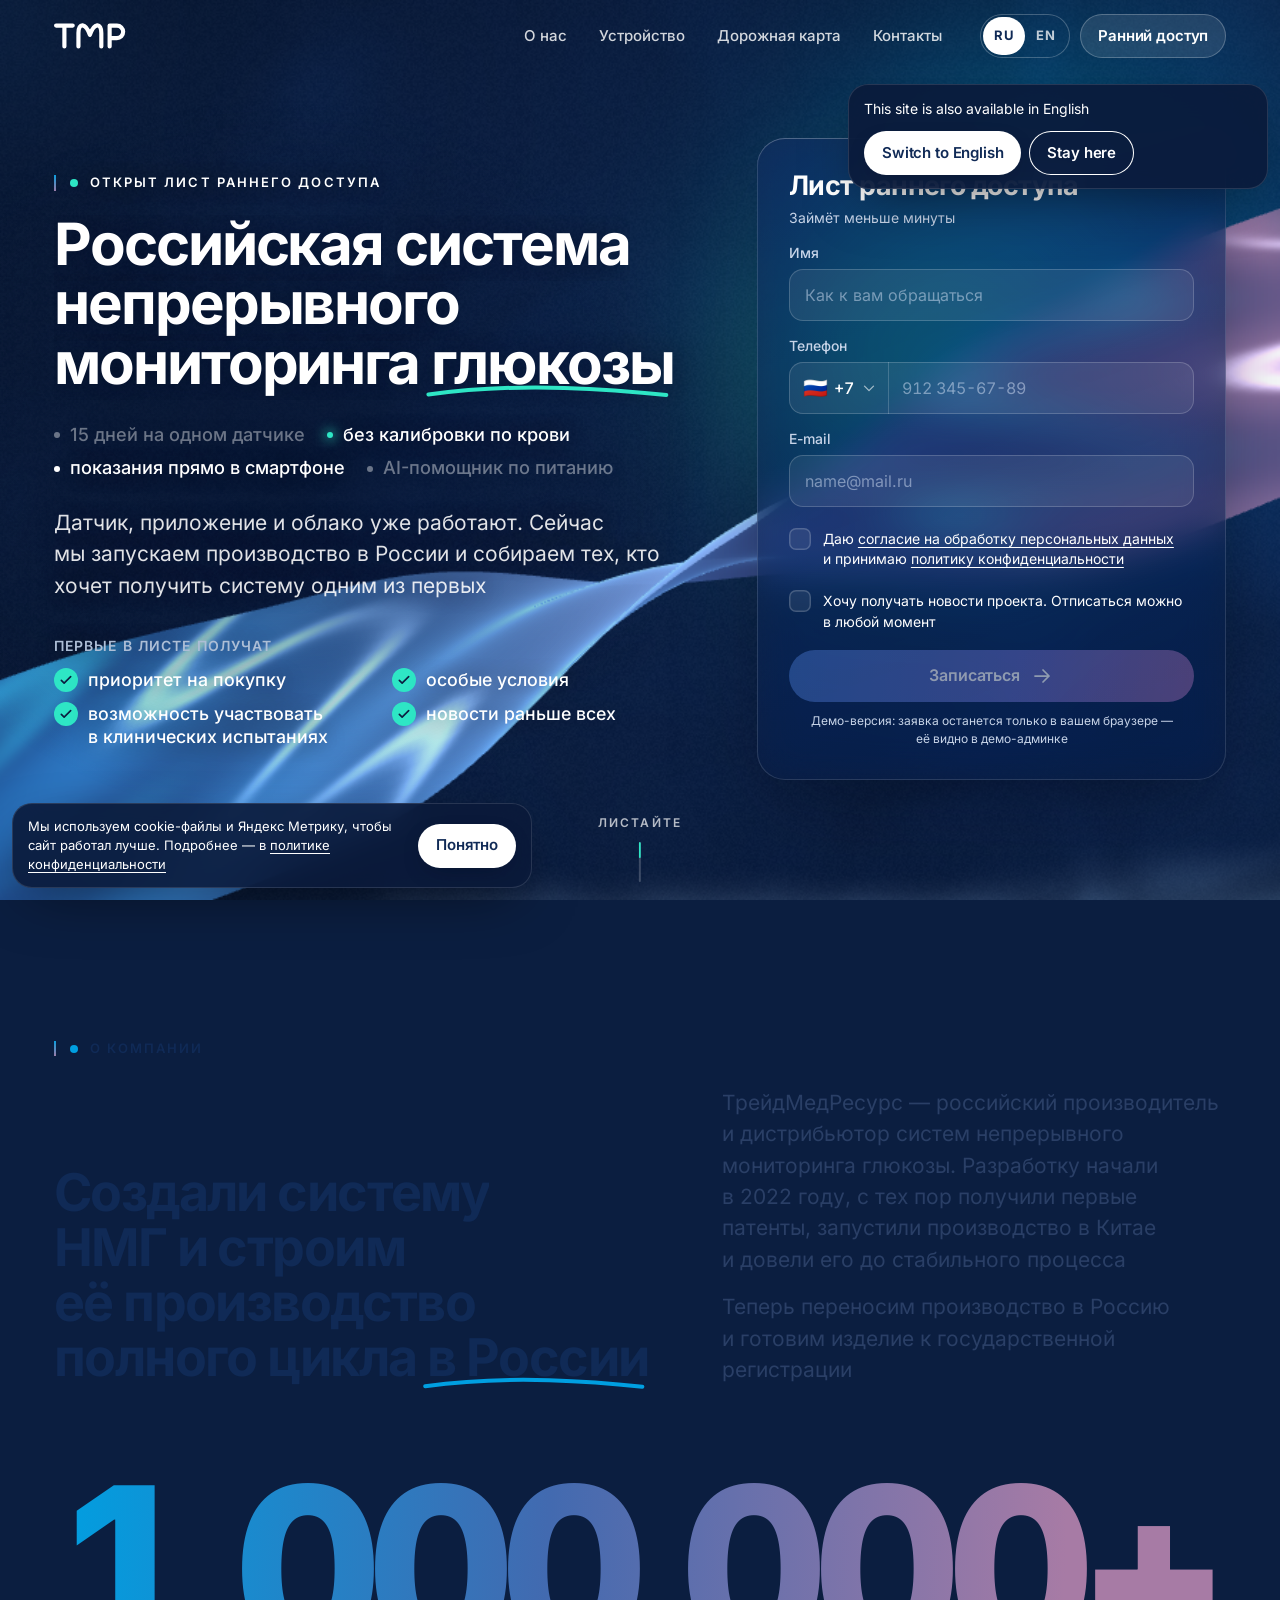
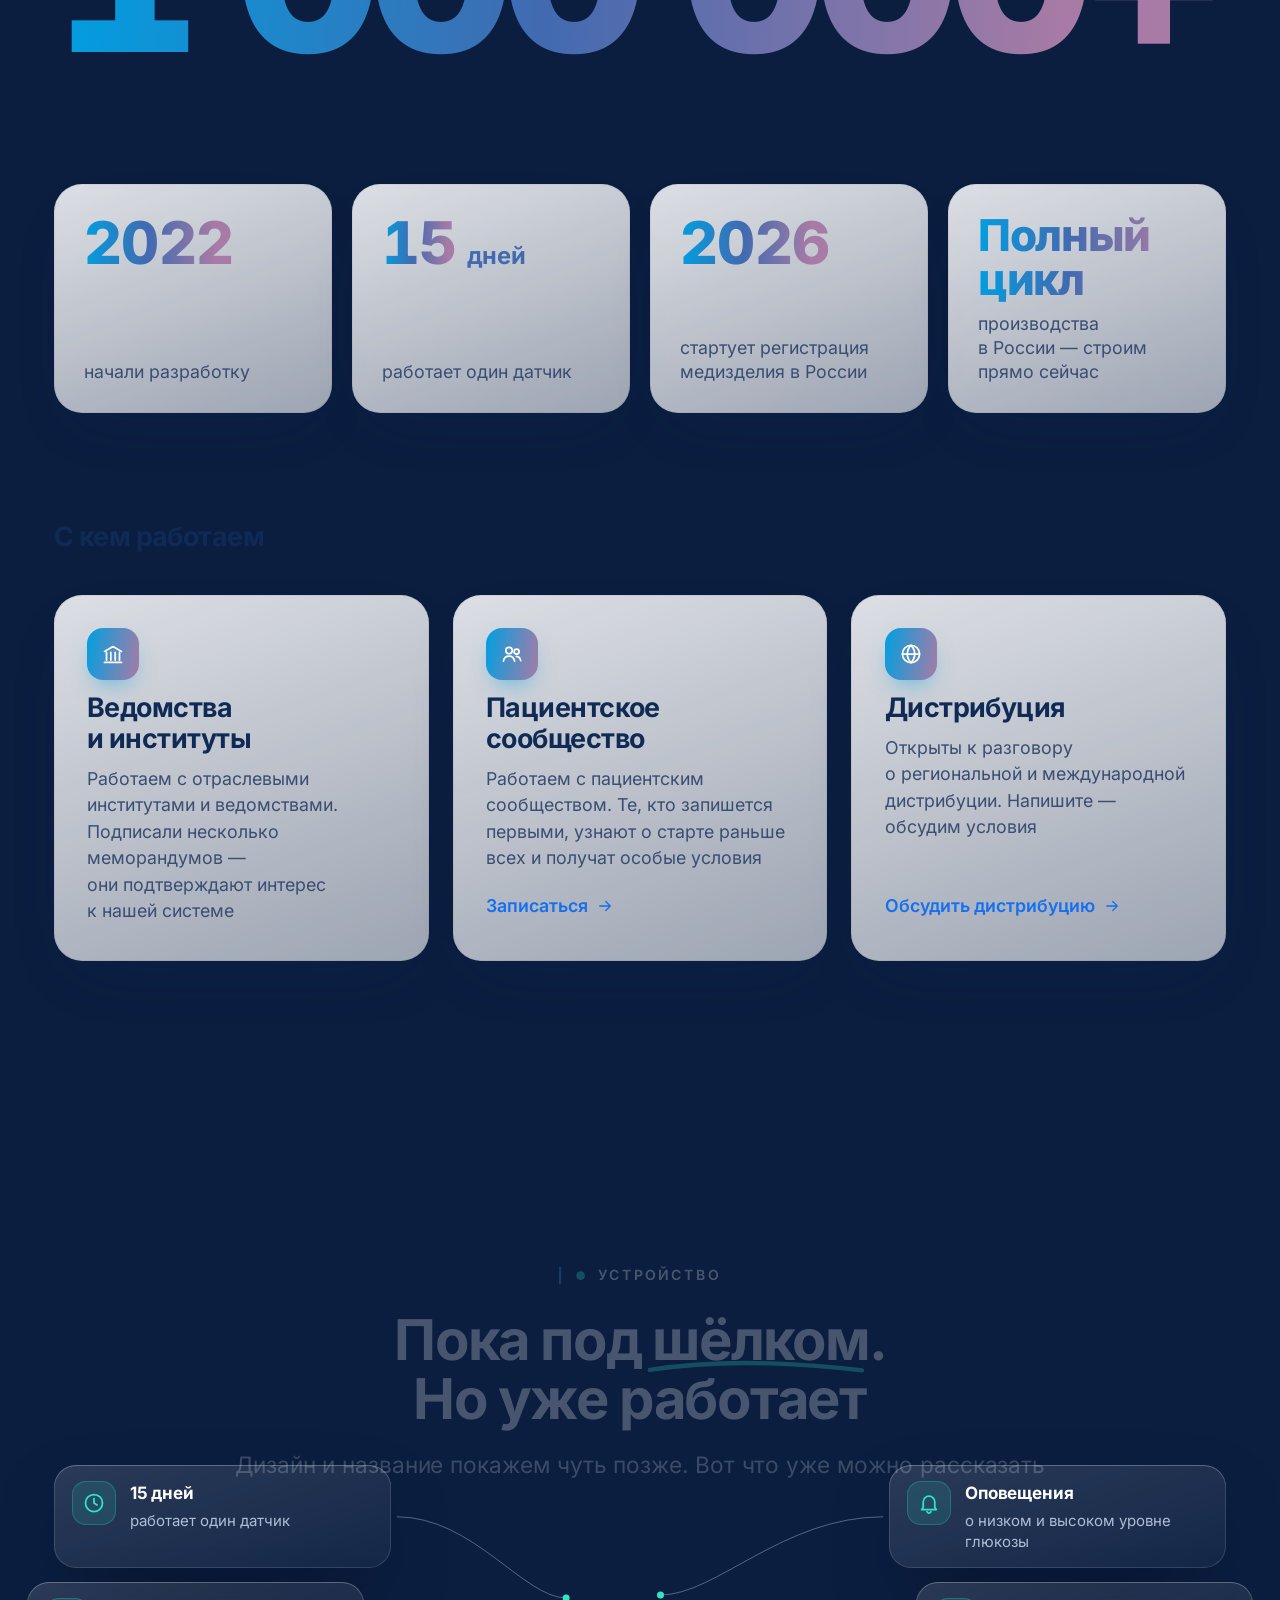
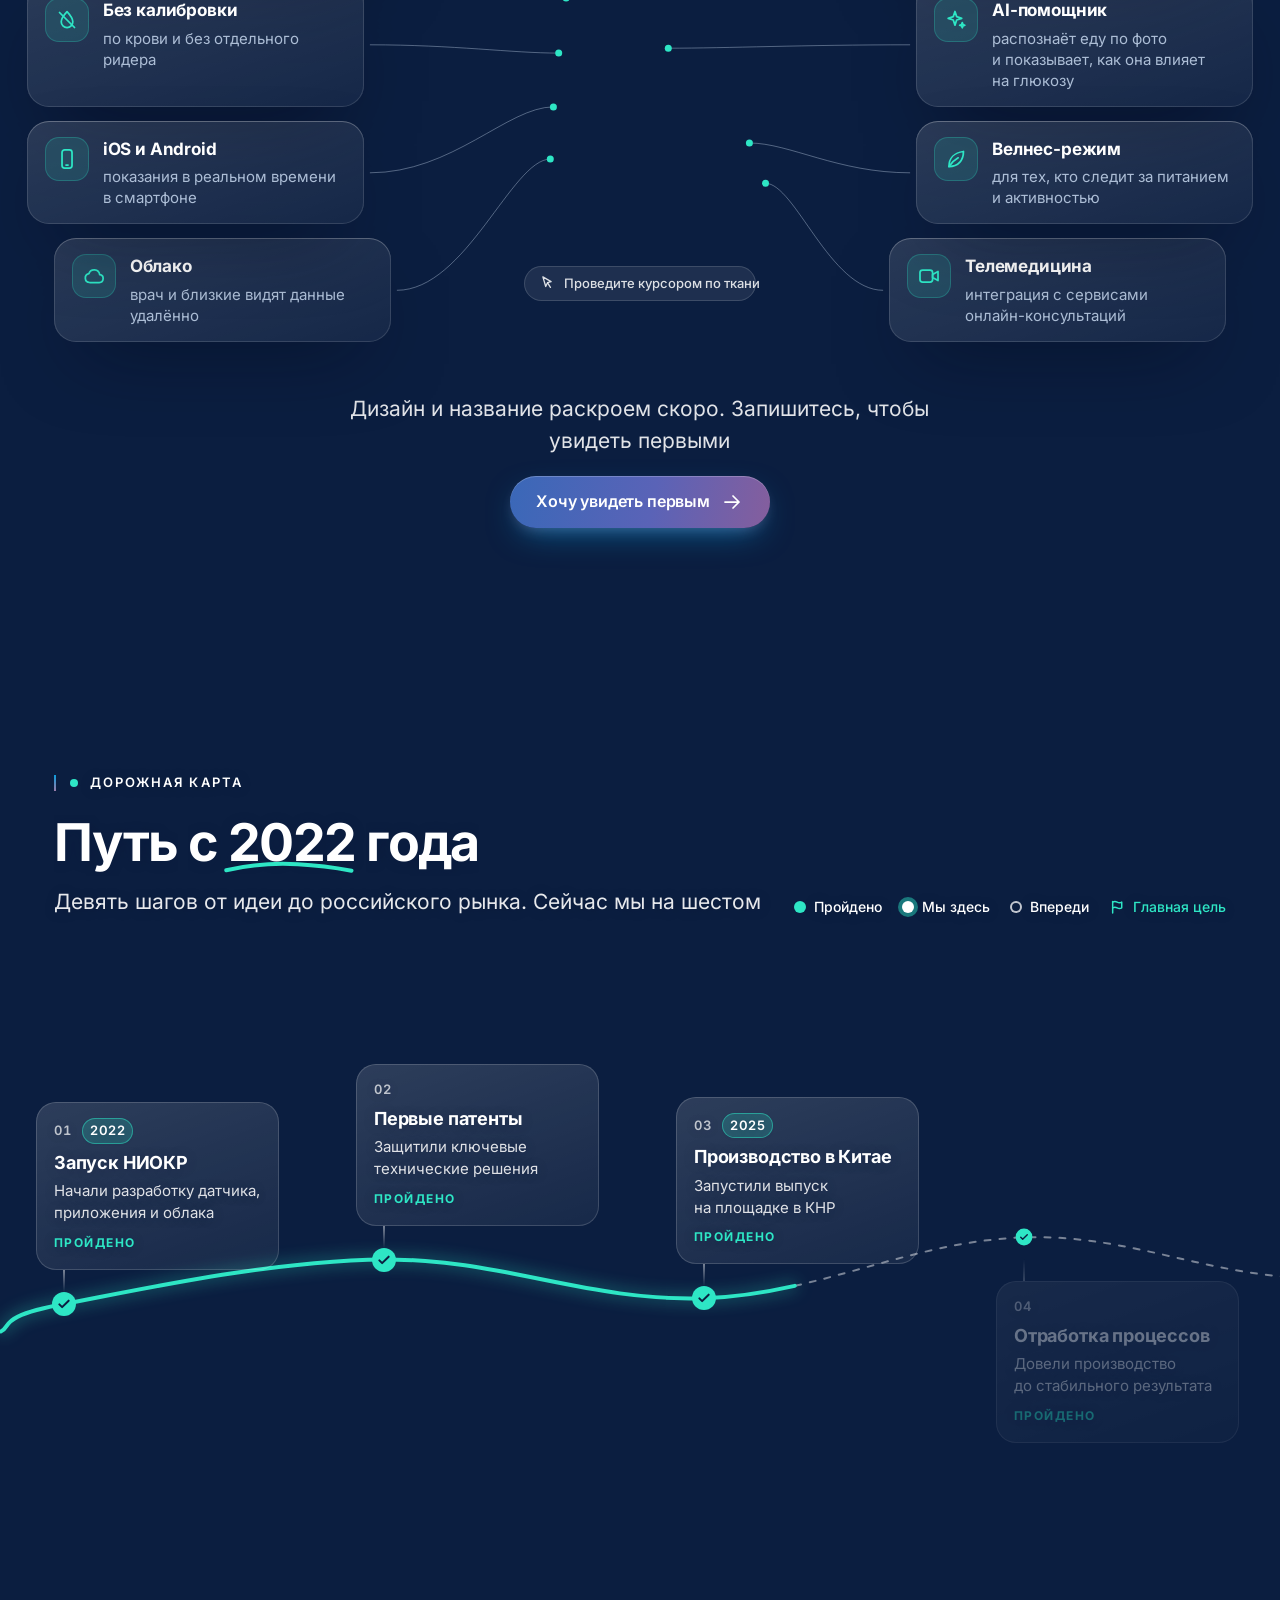
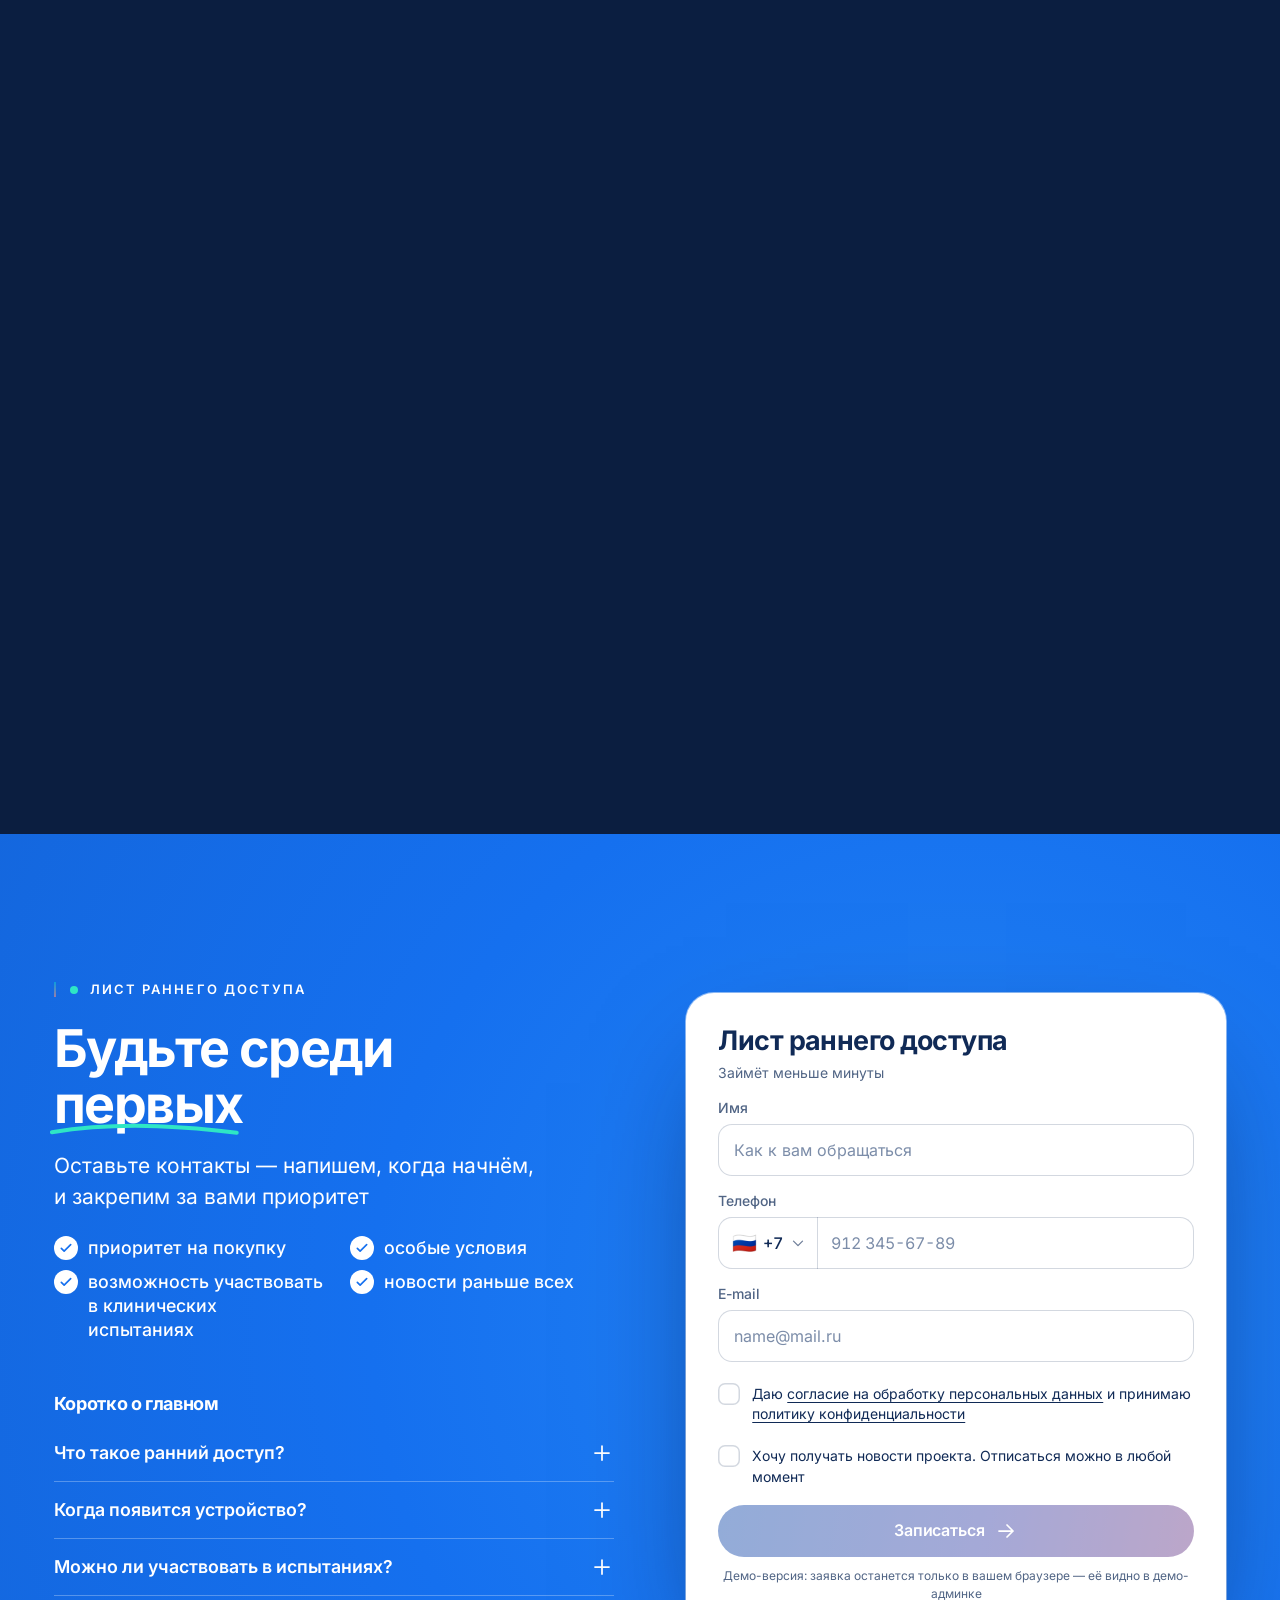
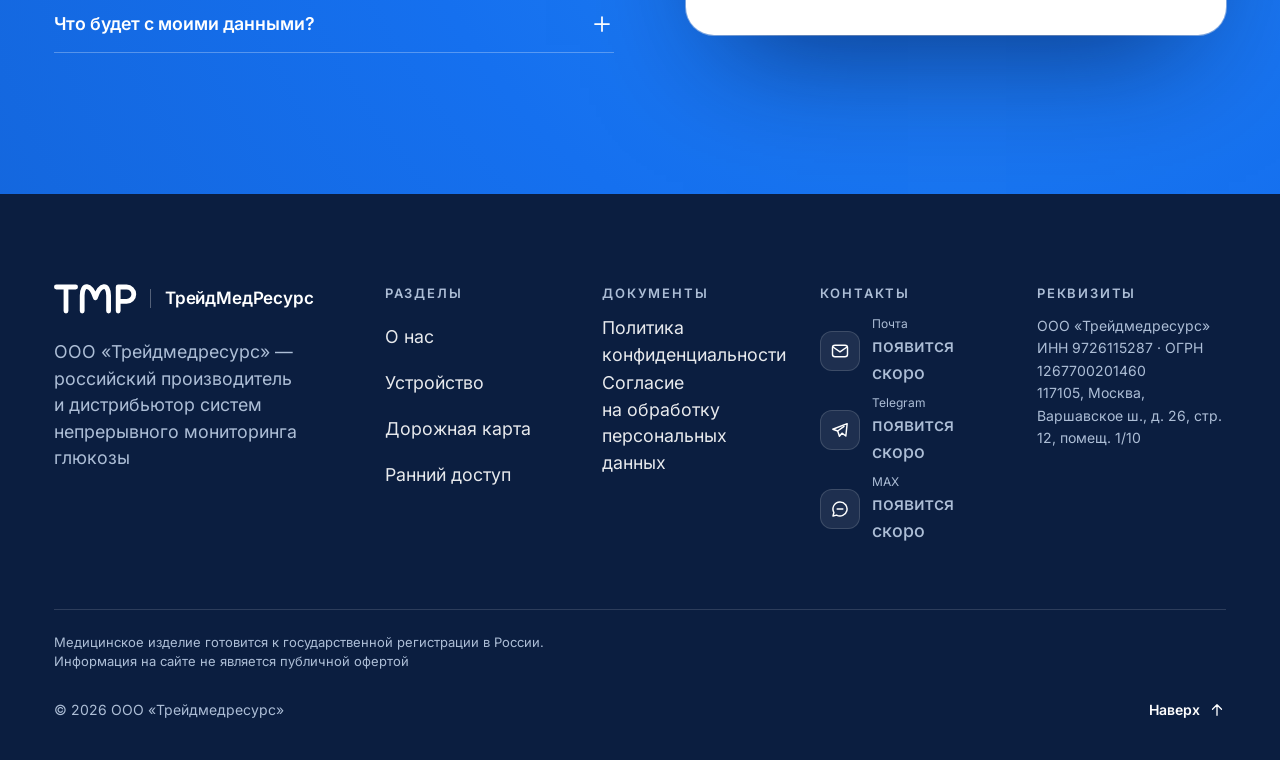
==== commit 124c1ee7: "Демо: выбор страны, лента «Устройства» на телефоне, без мерцания, боты в админке Список кодов стран " ====
--- a/index.html
+++ b/index.html
@@ -29,9 +29,9 @@
 <link rel="manifest" href="manifest.webmanifest">
 <link rel="preload" href="assets/media/inter-cyrillic-wght-normal-JEOLYBOO.woff2" as="font" type="font/woff2" crossorigin>
 <link rel="preload" href="assets/media/inter-latin-wght-normal-NRMW37G5.woff2" as="font" type="font/woff2" crossorigin>
-<link rel="stylesheet" href="assets/css/main-7QOMPQ4E.css">
+<link rel="stylesheet" href="assets/css/main-SM5LLX7G.css">
 <script>(function(d){var h=d.documentElement;h.className=h.className.replace('no-js','js');try{if(matchMedia('(prefers-reduced-motion: reduce)').matches)h.className+=' rm'}catch(e){}})(document);</script>
-<script type="module" src="assets/js/main-DXNEXMOI.js"></script>
+<script type="module" src="assets/js/main-56EIIE7F.js"></script>
 <script type="application/ld+json">{"@context":"https://schema.org","@type":"Organization","name":"ООО «Трейдмедресурс»","alternateName":["ТрейдМедРесурс","ТМР"],"url":"https://krokikro.github.io/tmr-demo/","logo":"https://krokikro.github.io/tmr-demo/icon-512.png","taxID":"9726115287","address":{"@type":"PostalAddress","streetAddress":"Варшавское шоссе, д. 26, стр. 12, помещ. 1/10","addressLocality":"Москва","postalCode":"117105","addressCountry":"RU"}}</script>
 </head>
 <body class="page page--home">
@@ -357,6 +357,14 @@
         <span class="spec__body"><span class="spec__k">Телемедицина</span><span class="spec__v">интеграция с сервисами онлайн-консультаций</span></span>
       </li>
           </ul>
+    <div class="specs-nav" data-specs-nav>
+      <button type="button" class="specs-nav__btn" data-specs-prev aria-label="Предыдущая карточка"><svg class="icon" viewBox="0 0 24 24" width="24" height="24" fill="none" stroke="currentColor" stroke-width="1.75" stroke-linecap="round" stroke-linejoin="round" aria-hidden="true" focusable="false"><path d="M19 12H5M11 6l-6 6 6 6"/></svg></button>
+      <div class="specs-nav__mid">
+        <span class="specs-nav__dots" data-specs-dots aria-hidden="true"><i class="is-on"></i><i></i><i></i><i></i><i></i><i></i><i></i><i></i></span>
+        <span class="specs-nav__hint" data-specs-hint><svg class="icon" viewBox="0 0 24 24" width="24" height="24" fill="none" stroke="currentColor" stroke-width="1.75" stroke-linecap="round" stroke-linejoin="round" aria-hidden="true" focusable="false"><path d="M9.5 11.5V6.4a1.6 1.6 0 0 1 3.2 0v4.3l3.5.7a2 2 0 0 1 1.6 2.3l-.8 4.3a2.4 2.4 0 0 1-2.4 2H11a2.4 2.4 0 0 1-1.9-1l-2.7-3.6a1.5 1.5 0 0 1 2.3-1.9l.8.9"/><path d="M4 5.5h4M5.5 4 4 5.5 5.5 7M20 5.5h-4M18.5 4 20 5.5 18.5 7"/></svg>Листайте карточки</span>
+      </div>
+      <button type="button" class="specs-nav__btn" data-specs-next aria-label="Следующая карточка"><svg class="icon" viewBox="0 0 24 24" width="24" height="24" fill="none" stroke="currentColor" stroke-width="1.75" stroke-linecap="round" stroke-linejoin="round" aria-hidden="true" focusable="false"><path d="M5 12h14M13 6l6 6-6 6"/></svg></button>
+    </div>
     <svg class="device__callouts" data-callouts aria-hidden="true" focusable="false"></svg>
   </div>
   <div class="wrap device__foot" data-reveal>
--- a/assets/css/main-SM5LLX7G.css
+++ b/assets/css/main-SM5LLX7G.css
@@ -0,0 +1 @@
+@font-face{font-family:Inter;src:url("../media/inter-cyrillic-wght-normal-JEOLYBOO.woff2") format("woff2-variations"),url("../media/inter-cyrillic-wght-normal-JEOLYBOO.woff2") format("woff2");font-weight:100 900;font-style:normal;font-display:swap;unicode-range:U+0301,U+0400-045F,U+0490-0491,U+04B0-04B1,U+2116}@font-face{font-family:Inter;src:url("../media/inter-latin-wght-normal-NRMW37G5.woff2") format("woff2-variations"),url("../media/inter-latin-wght-normal-NRMW37G5.woff2") format("woff2");font-weight:100 900;font-style:normal;font-display:swap;unicode-range:U+0000-00FF,U+0131,U+0152-0153,U+02BB-02BC,U+02C6,U+02DA,U+02DC,U+0304,U+0308,U+0329,U+2000-206F,U+20AC,U+2122,U+2191,U+2193,U+2212,U+2215,U+FEFF,U+FFFD}:root{--navy: #102A56;--night: #0B1E40;--abyss: #050B18;--blue: #426AB0;--sky: #009FE1;--lilac: #A77BA5;--mint: #2EE6C5;--bright: #1570EF;--bright-2: #2E90FA;--light: #F0F4FE;--white: #fff;--ink: #102A56;--ink-2: #516585;--on-dark-2: #ADBED6;--error: #D92D20;--error-dark: #FDA29B;--success: #17B26A;--grad: linear-gradient(100deg, #009FE1 0%, #A77BA5 100%);--grad-btn: linear-gradient(100deg, #3A68B8 0%, #5A63B7 55%, #855E9D 100%);--grad-text: linear-gradient(92deg, #009FE1 0%, #426AB0 42%, #A77BA5 86%);--font: "ALS Hauss", "Inter", -apple-system, BlinkMacSystemFont, "Segoe UI", Roboto, Arial, sans-serif;--fs-h1: clamp(2.25rem, 1.18rem + 5.36vw, 6rem);--fs-h2: clamp(1.75rem, 1.25rem + 2.5vw, 3.5rem);--fs-h3: clamp(1.25rem, 1.107rem + .714vw, 1.75rem);--fs-body: clamp(1rem, .964rem + .179vw, 1.125rem);--fs-lead: clamp(1.0625rem, .95rem + .45vw, 1.375rem);--fs-small: .875rem;--gutter: clamp(16px, 4.2vw, 56px);--wrap: 1320px;--hdr-h: 72px;--r-card: 28px;--r-field: 14px;--sec-pad: clamp(88px, 11vw, 168px);--ease-out: cubic-bezier(.16, 1, .3, 1);--ease-io: cubic-bezier(.65, 0, .35, 1);--ease-back: cubic-bezier(.34, 1.56, .64, 1)}@media(max-width:1023px){:root{--hdr-h: 64px}}*,*:before,*:after{box-sizing:border-box}html{-webkit-text-size-adjust:100%;text-size-adjust:100%;scroll-padding-top:calc(var(--hdr-h) + 12px);background:var(--night)}html.lenis,html.lenis body{height:auto}.lenis.lenis-smooth{scroll-behavior:auto!important}@media(prefers-reduced-motion:no-preference){html:not(.lenis){scroll-behavior:smooth}}body{margin:0;min-height:100vh;font-family:var(--font);font-size:var(--fs-body);line-height:1.5;color:#fff;background:var(--night);-webkit-font-smoothing:antialiased;-moz-osx-font-smoothing:grayscale;text-rendering:optimizeLegibility;font-feature-settings:"cv11","ss01","ss03";overflow-wrap:break-word}@supports (overflow: clip){body{overflow-x:clip}}img,svg,video,canvas{display:block;max-width:100%}button,input,select,textarea{font:inherit;color:inherit}html{-webkit-tap-highlight-color:transparent}a{color:inherit}p,h1,h2,h3,h4,ul,ol,figure{margin:0}ul,ol{padding:0;list-style:none}[hidden]{display:none!important}::selection{background:#2ee6c559;color:inherit}:focus{outline:none}:focus-visible{outline:3px solid var(--focus, var(--mint));outline-offset:3px;border-radius:6px}[data-theme=light]{--focus: var(--bright)}.sr-only{position:absolute!important;width:1px;height:1px;padding:0;margin:-1px;overflow:hidden;clip:rect(0 0 0 0);white-space:nowrap;border:0}.skip{position:fixed;left:12px;top:-80px;z-index:100;padding:12px 18px;border-radius:12px;background:#fff;color:var(--navy);font-weight:600;text-decoration:none;transition:top .2s}.skip:focus{top:12px}.wrap{width:100%;max-width:calc(var(--wrap) + var(--gutter) * 2);margin-inline:auto;padding-left:max(var(--gutter),env(safe-area-inset-left));padding-right:max(var(--gutter),env(safe-area-inset-right))}.wrap--narrow{max-width:calc(820px + var(--gutter) * 2)}.h1,.h2,h1,h2,h3,h4{font-weight:700;letter-spacing:-.02em;-webkit-hyphens:manual;hyphens:manual}.h1{font-size:var(--fs-h1);line-height:1.02;letter-spacing:-.035em;text-wrap:balance}.h2{font-size:var(--fs-h2);line-height:1.06;letter-spacing:-.03em;text-wrap:balance}.lead{font-size:var(--fs-lead);line-height:1.5;max-width:38em}p{max-width:75ch}@media(max-width:767px){p,li{hyphens:auto;-webkit-hyphens:auto}.h1,.h2,h3,h4,.lead{hyphens:manual;-webkit-hyphens:manual}}.eyebrow{display:inline-flex;align-items:center;gap:12px;padding-left:14px;border-left:2px solid currentColor;border-image:linear-gradient(var(--sky),var(--lilac)) 1;font-size:.8125rem;font-weight:600;letter-spacing:.16em;text-transform:uppercase;line-height:1.2;margin-bottom:clamp(16px,2vw,24px)}.eyebrow__dot{width:8px;height:8px;border-radius:50%;flex:none;background:var(--mint);box-shadow:0 0 #2ee6c599;animation:dot-pulse 2.4s var(--ease-out) infinite}[data-theme=light] .eyebrow__dot{background:var(--sky);box-shadow:0 0 #009fe180}@keyframes dot-pulse{0%{box-shadow:0 0 #2ee6c58c}70%{box-shadow:0 0 0 10px #2ee6c500}to{box-shadow:0 0 #2ee6c500}}.u{position:relative;display:inline-block;font-style:normal;white-space:nowrap}.nw{display:inline-block;white-space:nowrap}.u__line{position:absolute;left:-2%;bottom:-.1em;width:104%;height:.3em;overflow:visible;pointer-events:none}.u__line path{fill:none;stroke:var(--mint);stroke-width:4;stroke-linecap:round;vector-effect:non-scaling-stroke;stroke-dasharray:1;stroke-dashoffset:0}[data-theme=light] .u__line path{stroke:var(--sky)}.js .u__line path{stroke-dashoffset:1;transition:stroke-dashoffset 1.1s var(--ease-out) .55s}.js .is-in .u__line path{stroke-dashoffset:0}[data-split] .w{display:inline-block;vertical-align:top;overflow:hidden;perspective:600px;padding-bottom:.12em;margin-bottom:-.12em}[data-split] .wi{display:inline-block;transform-origin:50% 100%}.js [data-split] .wi{transform:translateY(108%) rotateX(-55deg);opacity:0;transition:transform 1s var(--ease-out),opacity .7s ease;transition-delay:calc(var(--line, 0) * 70ms + var(--wd, 0ms))}.js [data-split].is-in .wi{transform:none;opacity:1}[data-split] .u .w{overflow:visible}.js [data-reveal]{opacity:0;transform:translateY(26px);transition:opacity .8s ease,transform 1s var(--ease-out);transition-delay:calc(var(--i, 0) * 60ms + var(--d, 0ms))}.js [data-reveal=card]{transform:perspective(1000px) translate3d(0,56px,-60px) rotateX(16deg) scale(.96);transition-duration:.9s,1.2s}.js [data-reveal].is-in{opacity:1;transform:none}.js .tilt.tilt-live{transition:transform .35s var(--ease-out),opacity .6s ease;transition-delay:0s}@media(hover:hover)and (pointer:fine){.js .tilt.is-in{transform:perspective(1000px) rotateX(var(--rx, 0deg)) rotateY(var(--ry, 0deg))}}@media(hover:none),(pointer:coarse){.js [data-split] .wi{transform:translateY(108%)}.js [data-reveal=card]{transform:translateY(40px) scale(.97)}.js [data-split].is-in .wi,.js [data-reveal].is-in{transform:none}.js [data-reveal]{transition-duration:.6s,.75s}.js [data-reveal=card]{transition-duration:.65s,.85s}}.rm [data-split] .wi,.rm [data-reveal]{transform:none!important}.rm [data-split] .wi,.rm [data-reveal]{transition:opacity .6s ease}.rm .eyebrow__dot,.rm .scroll-hint__line:after{animation:none}.btn{position:relative;isolation:isolate;overflow:hidden;display:inline-flex;align-items:center;justify-content:center;gap:10px;min-height:52px;padding:0 26px;border:0;border-radius:999px;font-size:1rem;font-weight:600;letter-spacing:-.01em;line-height:1.1;text-decoration:none;white-space:nowrap;cursor:pointer;-webkit-user-select:none;user-select:none;translate:var(--mx, 0) var(--my, 0);transition:transform .25s var(--ease-out),translate .35s var(--ease-out),box-shadow .3s ease,background-color .3s ease,color .3s ease,opacity .3s ease}.btn:active{transform:scale(.97)}.btn__icon{width:20px;height:20px;flex:none;transition:transform .35s var(--ease-out)}.btn:hover .btn__icon{transform:translate(3px)}.btn--primary{color:#fff;background:var(--grad-btn);box-shadow:0 12px 32px -10px #009fe199,0 6px 16px -8px #a77ba5b3,inset 0 1px #ffffff38}.btn--primary:before{content:"";position:absolute;inset:0;z-index:-1;background:linear-gradient(110deg,transparent 25%,rgba(255,255,255,.38) 50%,transparent 75%);transform:translate(-130%);transition:transform .9s var(--ease-out)}@media(hover:hover){.btn--primary:hover:before{transform:translate(130%)}}.btn--primary:hover{box-shadow:0 16px 40px -10px #009fe1bf,0 8px 22px -8px #a77ba5cc,inset 0 1px #ffffff40}.btn--small{min-height:44px;padding:0 18px;font-size:.9375rem}.btn--block{width:100%}.btn--glass{color:inherit;background:#ffffff1a;box-shadow:inset 0 0 0 1px #ffffff3d}.btn--glass:hover{background:#ffffff2e}.btn--light{color:var(--navy);background:#fff;box-shadow:0 8px 24px -10px #030c2073}.btn--light:hover{background:#eaf1ff}.btn--ghost{color:inherit;background:transparent;box-shadow:inset 0 0 0 1px currentColor}.btn--ghost:hover{background:#7f96be1f}.btn[aria-disabled=true]{opacity:.55;box-shadow:none}.btn[aria-disabled=true]:before{display:none}.btn.is-pressed:after{content:"";position:absolute;z-index:-1;left:var(--px, 50%);top:var(--py, 50%);width:12px;height:12px;margin:-6px;border-radius:50%;background:#ffffff8c;animation:press-flash .6s var(--ease-out) forwards}@keyframes press-flash{to{transform:scale(40);opacity:0}}.link-arrow{display:inline-flex;align-items:center;gap:8px;margin-top:auto;min-height:44px;font-weight:600;text-decoration:none;color:var(--bright)}.link-arrow .icon{width:18px;height:18px;transition:transform .3s var(--ease-out)}.link-arrow:hover .icon{transform:translate(4px)}.icon{width:24px;height:24px;flex:none}.glass{border-radius:var(--r-card)}.glass--dark{background:linear-gradient(160deg,#ffffff21,#ffffff0b);box-shadow:inset 0 0 0 1px #ffffff21,inset 0 1px #ffffff29,0 30px 80px -30px #02081899}.glass--light{background:linear-gradient(160deg,#ffffffdb,#fff9);box-shadow:inset 0 0 0 1px #102a5612,0 24px 60px -28px #102a5647}.glass--blur{-webkit-backdrop-filter:blur(20px) saturate(150%);backdrop-filter:blur(20px) saturate(150%)}@media(max-width:767px){.glass--blur{-webkit-backdrop-filter:blur(10px) saturate(140%);backdrop-filter:blur(10px) saturate(140%)}}@media(hover:none){.glass--blur{-webkit-backdrop-filter:none;backdrop-filter:none}.hero .form-card{background:linear-gradient(160deg,#162e60eb,#0b1b3ce6)}.cookie,.toast{-webkit-backdrop-filter:none;backdrop-filter:none;background:#0a1a3af7}}.hdr{position:fixed;inset:0 0 auto;z-index:50;padding-top:env(safe-area-inset-top);color:#fff;transition:transform .45s var(--ease-out),color .35s ease}.hdr:before{content:"";position:absolute;inset:0;z-index:-1;background:#09183494;-webkit-backdrop-filter:blur(18px) saturate(160%);backdrop-filter:blur(18px) saturate(160%);box-shadow:inset 0 -1px #ffffff14;opacity:0;transition:opacity .35s ease,background-color .35s ease}.hdr.is-scrolled:before{opacity:1}.hdr.is-hidden{transform:translate3d(0,-110%,0)}.hdr.is-light{color:var(--navy);--focus: var(--bright)}.hdr.is-light:before{background:#f0f4feb8;box-shadow:inset 0 -1px #102a5614}.hdr__inner{display:flex;align-items:center;gap:24px;height:var(--hdr-h);max-width:calc(var(--wrap) + var(--gutter) * 2);margin-inline:auto;padding-left:max(var(--gutter),env(safe-area-inset-left));padding-right:max(var(--gutter),env(safe-area-inset-right))}.hdr__logo{display:inline-flex;align-items:center;padding:8px 0;margin-right:auto}.hdr__logo .logo{height:26px;width:auto}.logo{overflow:visible}.hdr__nav ul{display:flex;gap:4px}.hdr__nav a{position:relative;display:inline-flex;align-items:center;min-height:44px;padding:0 14px;font-size:.9375rem;font-weight:500;text-decoration:none;border-radius:999px;opacity:.82;transition:opacity .25s ease,background-color .25s ease}.hdr__nav a:hover{opacity:1;background:#7f96be24}.hdr__nav a.is-active{opacity:1}.hdr__nav a:after{content:"";position:absolute;left:14px;right:14px;bottom:8px;height:2px;border-radius:2px;background:var(--grad);transform:scaleX(0);transform-origin:left;transition:transform .45s var(--ease-out)}.hdr__nav a.is-active:after{transform:scaleX(1)}.hdr__actions{display:flex;align-items:center;gap:10px}.lang{position:relative;display:inline-grid;grid-template-columns:1fr 1fr;align-items:center;height:44px;padding:3px;border-radius:999px;box-shadow:inset 0 0 0 1px #ffffff3d;font-size:.8125rem;font-weight:700;letter-spacing:.06em}.hdr.is-light .lang{box-shadow:inset 0 0 0 1px #102a562e}.lang__item{position:relative;z-index:1;display:grid;place-items:center;min-width:42px;height:38px;border-radius:999px;text-decoration:none;opacity:.75;transition:opacity .2s ease,color .3s ease}a.lang__item:hover{opacity:1}a.lang__item:before{content:"";position:absolute;inset:-4px -3px}.lang__item.is-current{opacity:1;color:var(--navy)}.hdr.is-light .lang__item.is-current{color:#fff}.lang__thumb{position:absolute;top:3px;bottom:3px;width:calc(50% - 3px);border-radius:999px;background:#fff;left:3px;transition:transform .45s var(--ease-out),background-color .3s ease}html[lang=en] .lang__thumb{transform:translate(100%)}.hdr.is-light .lang__thumb{background:var(--navy)}.hdr__cta{display:none}.burger{position:relative;display:grid;place-items:center;width:44px;height:44px;padding:0;border:0;border-radius:50%;cursor:pointer;background:#ffffff1a;box-shadow:inset 0 0 0 1px #ffffff3d}.hdr.is-light .burger{background:#102a560f;box-shadow:inset 0 0 0 1px #102a5629}.burger__line{position:absolute;left:13px;right:13px;height:2px;border-radius:2px;background:currentColor;transition:transform .45s var(--ease-out)}.burger__line:first-child{transform:translateY(-4px)}.burger__line:last-child{transform:translateY(4px)}.burger[aria-expanded=true] .burger__line:first-child{transform:rotate(45deg)}.burger[aria-expanded=true] .burger__line:last-child{transform:rotate(-45deg)}@media(min-width:1024px){.hdr__cta{display:inline-flex}.burger{display:none}}@media(max-width:1023px){.hdr__nav{display:none}}@media(max-width:359px){.hdr__inner{gap:8px}.lang__item{min-width:40px}}.menu{position:fixed;inset:0;z-index:45;display:flex;flex-direction:column;padding:calc(var(--hdr-h) + env(safe-area-inset-top) + 16px) max(var(--gutter),env(safe-area-inset-right)) calc(24px + env(safe-area-inset-bottom)) max(var(--gutter),env(safe-area-inset-left));background:radial-gradient(120% 80% at 100% 0%,rgba(0,159,225,.28),transparent 60%),radial-gradient(100% 70% at 0% 100%,rgba(167,123,165,.3),transparent 60%),#08142df5;-webkit-backdrop-filter:blur(22px);backdrop-filter:blur(22px);color:#fff;overflow-y:auto;overscroll-behavior:contain;clip-path:circle(0 at calc(100% - var(--gutter) - 22px) calc(var(--hdr-h) / 2));transition:clip-path .7s var(--ease-io)}.menu.is-open{clip-path:circle(150% at calc(100% - var(--gutter) - 22px) calc(var(--hdr-h) / 2))}.menu__panel{display:flex;flex-direction:column;gap:32px;min-height:100%;max-width:560px}.menu__nav ul{display:flex;flex-direction:column}.menu__nav a{display:flex;align-items:baseline;gap:16px;padding:14px 0;font-size:clamp(1.75rem,1.2rem + 3vw,2.5rem);font-weight:700;letter-spacing:-.03em;text-decoration:none;border-bottom:1px solid rgba(255,255,255,.1);opacity:0;transform:translateY(24px);transition:opacity .5s ease,transform .7s var(--ease-out);transition-delay:calc(.12s + var(--i) * 60ms)}.menu.is-open .menu__nav a{opacity:1;transform:none}.menu__num{font-size:.8125rem;font-weight:600;letter-spacing:.1em;color:var(--mint)}.menu__cta{margin-top:auto}.rm .menu{transition:opacity .3s ease;clip-path:none;opacity:0}.rm .menu.is-open{opacity:1}body.menu-open{overflow:hidden}main{position:relative;z-index:1;display:block}main:focus{outline:none}.sec{position:relative;isolation:isolate}.sec[data-theme=light]{color:var(--navy)}.sec__bg{position:absolute;inset:0;z-index:-2;pointer-events:none;transition:opacity 1.2s ease}html.gl .sec__bg{opacity:0;visibility:hidden;transition:opacity 1.2s ease,visibility 0s linear 1.2s}.scene{position:fixed;top:0;left:0;right:0;height:100vh;height:100lvh;z-index:0;pointer-events:none}.scene__canvas{width:100%;height:100%;opacity:0;transition:opacity 1.2s ease}html.gl .scene__canvas{opacity:1}.hero .sec__bg{background:radial-gradient(90% 70% at 85% 30%,rgba(0,159,225,.32),transparent 60%),radial-gradient(70% 60% at 10% 90%,rgba(167,123,165,.32),transparent 60%),linear-gradient(180deg,#0b1e40,#102a56)}.about .sec__bg{background:radial-gradient(60% 50% at 90% 10%,rgba(0,159,225,.12),transparent 70%),radial-gradient(60% 50% at 0% 90%,rgba(167,123,165,.12),transparent 70%),#f0f4fe}.device .sec__bg{background:radial-gradient(60% 50% at 50% 55%,rgba(46,230,197,.12),transparent 70%),linear-gradient(180deg,#050b18,#0a1630)}.roadmap .sec__bg{background:linear-gradient(120deg,#0b6fb0,#2a5a9e 45%,#7e5a8c)}.join .sec__bg{background:linear-gradient(180deg,#0a2a6b,#0b1e40)}.ftr .sec__bg{background:#102a56}.hero{display:flex;flex-direction:column;justify-content:center;min-height:100vh;min-height:100svh;padding:calc(var(--hdr-h) + env(safe-area-inset-top) + clamp(24px,4vw,48px)) 0 clamp(72px,8vw,112px)}.hero__grid{display:grid;gap:clamp(32px,4vw,64px);align-items:center}.hero__grid>*,.join__grid>*,.device__grid>*,.about__intro>*,.ftr__grid>*{min-width:0}.hero__copy{position:relative}.hero__silk-fallback{position:absolute;inset:0;z-index:-1;pointer-events:none;opacity:0;transition:opacity .8s ease;background:url("../media/hero-poster-NWVFD7EP.webp") 60% 50% / cover no-repeat}html.no-gl .hero__silk-fallback{opacity:1}.hero__copy:before{content:"";position:absolute;inset:-12% 0 -12% -30%;z-index:-1;pointer-events:none;background:radial-gradient(closest-side,rgba(7,18,42,.55),transparent)}.hero__title{max-width:11em;font-size:clamp(2.25rem,.8rem + 3.55vw,4.75rem)}.hero__copy{text-shadow:0 1px 22px rgba(5,14,36,.45)}.hero__lead{margin-top:clamp(18px,2vw,28px);color:#ffffffe0;max-width:34em}.ticker{display:flex;flex-wrap:wrap;gap:6px 22px;margin-top:clamp(18px,2.2vw,28px);font-size:clamp(.9375rem,.85rem + .35vw,1.1875rem);font-weight:500}.ticker__item{position:relative;padding-left:16px;opacity:.4;transition:opacity .6s ease}.ticker__item:before{content:"";position:absolute;left:0;top:.62em;width:6px;height:6px;border-radius:50%;background:currentColor;transition:background-color .6s ease,box-shadow .6s ease}.ticker__item.is-active{opacity:1}.ticker__item.is-active:before{background:var(--mint);box-shadow:0 0 12px 2px #2ee6c5b3}.hero__benefits{margin-top:clamp(22px,2.6vw,34px)}.hero__benefits-title{font-size:var(--fs-small);font-weight:600;letter-spacing:.08em;text-transform:uppercase;color:var(--on-dark-2);margin-bottom:12px}.benefits{display:grid;gap:10px 24px}.benefits__item{display:flex;align-items:flex-start;gap:10px;font-weight:500;line-height:1.35}.benefits__icon{width:24px;height:24px;padding:4px;border-radius:50%;flex:none;color:var(--night);background:var(--mint);stroke-width:2.5}.hero__cta{margin-top:24px}@media(max-width:599px){.ticker{display:grid;gap:0}.ticker__item{grid-area:1 / 1;opacity:0;transform:translateY(60%);transition:opacity .5s ease,transform .6s var(--ease-out)}.ticker__item.is-active{opacity:1;transform:none}.ticker__item.was-active{opacity:0;transform:translateY(-60%)}.rm .ticker__item{transform:none!important}}.form-card{padding:clamp(20px,2.6vw,32px)}.hero .form-card{background:linear-gradient(160deg,#142c5c9e,#0a1a3a80)}.hero__form{width:100%;max-width:520px;justify-self:center}.scroll-hint{position:absolute;left:50%;bottom:calc(18px + env(safe-area-inset-bottom));transform:translate(-50%);display:none;flex-direction:column;align-items:center;gap:10px;font-size:.75rem;font-weight:600;letter-spacing:.18em;text-transform:uppercase;text-decoration:none;color:#ffffffb3;transition:opacity .5s ease}.scroll-hint.is-gone{opacity:0;pointer-events:none}.scroll-hint__line{position:relative;width:2px;height:40px;border-radius:2px;background:#fff3;overflow:hidden}.scroll-hint__line:after{content:"";position:absolute;left:0;right:0;top:0;height:40%;border-radius:2px;background:var(--mint);animation:scroll-drop 1.8s var(--ease-io) infinite}@keyframes scroll-drop{0%{transform:translateY(-100%)}to{transform:translateY(250%)}}@media(min-width:1024px){.hero__grid{grid-template-columns:minmax(0,1.25fr) minmax(360px,.9fr)}.hero__cta{display:none}.hero__form{justify-self:end}.benefits{grid-template-columns:1fr 1fr}.scroll-hint{display:flex}}@media(min-width:1024px)and (max-height:820px){.hero{padding-top:calc(var(--hdr-h) + 16px);padding-bottom:56px}.hero__title{font-size:clamp(2.25rem,.8rem + 3.6vw,4.25rem)}.hero__benefits{margin-top:20px}.form-card{padding:20px 24px}}@media(min-width:600px)and (max-width:1023px){.benefits{grid-template-columns:1fr 1fr}}.lead-form{--f-bg: rgba(255, 255, 255, .07);--f-bg-focus: rgba(255, 255, 255, .11);--f-border: rgba(255, 255, 255, .18);--f-text: #fff;--f-ph: rgba(214, 226, 245, .5);--f-label: #C7D4E8;--f-focus: var(--mint);--f-ring: rgba(46, 230, 197, .28);--f-error: var(--error-dark);--f-check: var(--mint);--f-check-ink: var(--night);--f-pop: #0E2146;--f-pop-hover: rgba(255, 255, 255, .08);position:relative;isolation:isolate;color:var(--f-text)}.lead-form--light{--f-bg: #fff;--f-bg-focus: #fff;--f-border: rgba(16, 42, 86, .18);--f-text: var(--navy);--f-ph: #7C8DA9;--f-label: #516585;--f-focus: var(--bright);--f-ring: rgba(21, 112, 239, .2);--f-error: var(--error);--f-check: var(--bright);--f-check-ink: #fff;--f-pop: #fff;--f-pop-hover: #EEF3FD;--focus: var(--bright)}.lead-form__head{margin-bottom:6px}.lead-form__title{font-size:var(--fs-h3);line-height:1.15;letter-spacing:-.02em}.lead-form__sub{margin-top:6px;font-size:var(--fs-small);color:var(--f-label)}.field{margin-top:14px}.field__label{display:block;margin-bottom:6px;font-size:var(--fs-small);font-weight:500;color:var(--f-label)}.field__control{position:relative;display:flex;align-items:stretch;border-radius:var(--r-field);background:var(--f-bg);box-shadow:inset 0 0 0 1px var(--f-border);transition:box-shadow .2s ease,background-color .2s ease}.field__control:focus-within{background:var(--f-bg-focus);box-shadow:inset 0 0 0 1.5px var(--f-focus),0 0 0 4px var(--f-ring)}.field.is-invalid .field__control{box-shadow:inset 0 0 0 1.5px var(--f-error)}.field.is-valid .field__control:after{content:"";position:absolute;right:14px;top:50%;width:8px;height:8px;margin-top:-4px;border-radius:50%;background:var(--f-check);box-shadow:0 0 10px var(--f-check)}.field__input{flex:1 1 auto;width:100%;min-width:0;height:52px;padding:0 30px 0 16px;border:0;border-radius:var(--r-field);background:transparent;color:var(--f-text);font-size:16px;letter-spacing:0}.field__input::placeholder{color:var(--f-ph);opacity:1}.field__input:focus{outline:none}.field__input:-webkit-autofill,.field__input:-webkit-autofill:hover,.field__input:-webkit-autofill:focus{-webkit-text-fill-color:var(--f-text);-webkit-box-shadow:0 0 0 1000px var(--f-autofill, rgba(40, 80, 140, .35)) inset;transition:background-color 9999s ease-out;caret-color:var(--f-text)}.lead-form--light{--f-autofill: #EAF1FF}.field__error{margin-top:6px;font-size:.8125rem;line-height:1.35;color:var(--f-error)}.field__error:empty{display:none}.field__hint{margin-top:6px;font-size:.8125rem;color:var(--f-label)}.field__hint button{padding:0;border:0;background:none;color:var(--f-focus);font-weight:600;text-decoration:underline;text-underline-offset:3px;cursor:pointer;min-height:32px}.phone{position:relative}.phone__country{display:inline-flex;align-items:center;gap:6px;flex:none;min-width:98px;padding:0 10px 0 14px;border:0;border-radius:var(--r-field) 0 0 var(--r-field);background:transparent;color:var(--f-text);font-size:16px;cursor:pointer;box-shadow:1px 0 0 var(--f-border)}.phone__flag{font-size:20px;line-height:1;font-family:"Apple Color Emoji","Segoe UI Emoji","Noto Color Emoji",sans-serif}.phone__code{font-variant-numeric:tabular-nums;font-weight:500}.phone__chev{width:18px;height:18px;opacity:.6;transition:transform .3s var(--ease-out)}.phone__country[aria-expanded=true] .phone__chev{transform:rotate(180deg)}.phone__input{padding-left:14px;font-variant-numeric:tabular-nums}.cc{position:fixed;left:16px;top:80px;z-index:96;width:360px;display:flex;flex-direction:column;max-height:min(360px,60vh);border-radius:18px;background:var(--f-pop, #0E2146);color:var(--f-text, #fff);box-shadow:0 30px 70px -20px #0208188c,inset 0 0 0 1px var(--f-border, rgba(255, 255, 255, .18));overflow:hidden;animation:pop-in .28s var(--ease-out);font-family:var(--font, inherit)}.cc--up{animation-name:pop-in-up}@keyframes pop-in{0%{opacity:0;transform:translateY(-6px) scale(.98)}}@keyframes pop-in-up{0%{opacity:0;transform:translateY(6px) scale(.98)}}.cc__search{display:flex;align-items:center;gap:8px;padding:10px 12px;box-shadow:inset 0 -1px 0 var(--f-border)}.cc__search .icon{width:20px;height:20px;opacity:.6}.cc__search input{flex:1;min-width:0;height:40px;border:0;background:transparent;font-size:16px;color:var(--f-text)}.cc__search input::placeholder{color:var(--f-ph)}.cc__close{display:none;width:40px;height:40px;border:0;border-radius:50%;background:transparent;color:inherit;cursor:pointer}.cc__list{overflow-y:auto;overscroll-behavior:contain;padding:6px;-webkit-overflow-scrolling:touch}.cc__group{padding:10px 10px 4px;font-size:.75rem;font-weight:600;letter-spacing:.08em;text-transform:uppercase;color:var(--f-label)}.cc__opt{display:flex;align-items:center;gap:10px;width:100%;min-height:44px;padding:8px 10px;border:0;border-radius:10px;background:transparent;color:inherit;text-align:left;cursor:pointer;font-size:.9375rem}.cc__opt:hover,.cc__opt.is-focus{background:var(--f-pop-hover)}.cc__opt[aria-selected=true]{font-weight:600}.cc__opt-flag{font-size:20px;line-height:1;width:26px;text-align:center;font-family:"Apple Color Emoji","Segoe UI Emoji","Noto Color Emoji",sans-serif}.cc__opt-name{flex:1;min-width:0;overflow:hidden;text-overflow:ellipsis;white-space:nowrap}.cc__opt-code{font-variant-numeric:tabular-nums;color:var(--f-label)}.cc__empty{padding:16px;color:var(--f-label);font-size:.9375rem}.cc-backdrop{display:none}@media(max-width:639px){.cc,.cc.cc--sheet{position:fixed;left:8px;right:8px;width:auto;top:auto;bottom:calc(8px + env(safe-area-inset-bottom));max-height:min(72vh,560px);max-height:min(72dvh,560px);z-index:96;animation-name:sheet-in}.cc__close{display:grid;place-items:center}.cc-backdrop{display:block;position:fixed;inset:0;z-index:95;background:#030a1c8c;animation:fade-in .2s ease}html.cc-open,html.cc-open body{overflow:hidden}}@keyframes sheet-in{0%{transform:translateY(24px);opacity:0}}@keyframes fade-in{0%{opacity:0}}.check{position:relative;margin-top:12px}.check__input{position:absolute;opacity:0;width:22px;height:22px;margin:11px 0 0;pointer-events:none}.check__label{display:flex;align-items:flex-start;gap:12px;min-height:44px;padding:10px 0 0;cursor:pointer;font-size:.875rem;line-height:1.45}.check__label a{text-decoration:underline;text-underline-offset:3px;text-decoration-thickness:1px}.check__label a:hover{color:var(--f-focus)}.check__box{position:relative;display:grid;place-items:center;flex:none;width:22px;height:22px;margin-top:-1px;border-radius:7px;box-shadow:inset 0 0 0 1.5px var(--f-border);background:var(--f-bg);transition:background-color .2s ease,box-shadow .2s ease,transform .2s var(--ease-back)}.check__tick{width:16px;height:16px;color:var(--f-check-ink);stroke-width:3;stroke-dasharray:30;stroke-dashoffset:30;transition:stroke-dashoffset .35s var(--ease-out)}.check__input:checked+.check__label .check__box{background:var(--f-check);box-shadow:none}.check__input:checked+.check__label .check__tick{stroke-dashoffset:0}.check__input:focus-visible+.check__label .check__box{outline:3px solid var(--f-focus);outline-offset:2px}.check__label:active .check__box{transform:scale(.9)}.check.is-invalid .check__box{box-shadow:inset 0 0 0 1.5px var(--f-error)}.check .field__error{padding-left:34px}.hp{position:absolute!important;left:-10000px;width:1px;height:1px;overflow:hidden}.lead-form__submit{margin-top:18px}.btn__label--busy,.btn__spinner{display:none}.is-busy .lead-form__submit .btn__label:not(.btn__label--busy),.is-busy .lead-form__submit .btn__icon{display:none}.is-busy .lead-form__submit .btn__label--busy{display:inline}.is-busy .lead-form__submit .btn__spinner{display:inline-block;width:18px;height:18px;border-radius:50%;border:2px solid rgba(255,255,255,.35);border-top-color:#fff;animation:spin .8s linear infinite}@keyframes spin{to{transform:rotate(360deg)}}.lead-form__status:empty{display:none}.lead-form__status{margin-top:12px;padding:12px 14px;border-radius:12px;font-size:.875rem;line-height:1.4;color:var(--f-error);background:#fda29b1f;box-shadow:inset 0 0 0 1px #fda29b40}.lead-form--light .lead-form__status{background:#fef3f2;box-shadow:inset 0 0 0 1px #fecdca}.lead-form__status .btn{margin-top:10px}.lead-form__status a{font-weight:600}.lead-form__note{margin-top:10px;font-size:.75rem;color:var(--f-label);text-align:center}.lead-form__success{position:relative;z-index:2;text-align:center;padding:clamp(16px,4vw,40px) 8px}.lead-form__success:focus{outline:none}.lead-form__success-title{margin-top:18px;font-size:var(--fs-h3);font-weight:700;line-height:1.2;letter-spacing:-.02em}.lead-form__success-text{margin:10px auto 22px;color:var(--f-label);max-width:30em}.success-check{width:76px;height:76px;margin:0 auto;overflow:visible}.success-check__ring,.success-check__tick{fill:none;stroke-width:3.5;stroke-linecap:round;stroke-linejoin:round;stroke-dasharray:1;stroke-dashoffset:1}.success-check__ring{stroke:var(--f-check);opacity:.5;transition:stroke-dashoffset 1s var(--ease-out) .15s}.success-check__tick{stroke:var(--f-check);stroke-width:5;transition:stroke-dashoffset .7s var(--ease-out) .6s}.lead-form.is-done .success-check__ring,.lead-form.is-done .success-check__tick{stroke-dashoffset:0}.lead-form.is-done .lead-form__main{display:none}.lead-form__burst{position:absolute;z-index:1;left:var(--bx, 50%);top:var(--by, 90%);width:var(--bd, 200px);height:var(--bd, 200px);margin:calc(var(--bd, 200px) / -2) 0 0 calc(var(--bd, 200px) / -2);border-radius:50%;pointer-events:none;transform:scale(0);background:radial-gradient(circle,#2ee6c538,#009fe124 55%,#009fe100 72%)}.lead-form--light .lead-form__burst{background:radial-gradient(circle,#e0edff,#eef4ff 55%,#eef4ff00 72%)}.lead-form.is-bursting .lead-form__burst{transform:scale(1);transition:transform 1s var(--ease-out)}.form-card{position:relative;overflow:hidden;border-radius:var(--r-card)}.lead-form__success{text-align:left;padding:clamp(6px,1.6vw,16px) 0 2px}.lead-form__success-head{text-align:center}.lead-form__success .success-check{width:60px;height:60px}.lead-form__success-head .lead-form__success-title{margin-top:14px}.lead-form__success-head .lead-form__success-text{margin:8px auto 0}.survey{margin-top:22px}.survey[hidden],.survey-done[hidden]{display:none}.survey__q{min-width:0;margin:0;padding:0;border:0}.survey__q+.survey__q{margin-top:20px}.survey__label{display:block;padding:0;margin-bottom:10px;font-size:.9375rem;font-weight:600;line-height:1.35;color:var(--f-text)}.survey__hint{display:block;margin-top:2px;font-size:.8125rem;font-weight:400;color:var(--f-label)}.chips{display:flex;flex-wrap:wrap;gap:8px}.chip{position:relative;display:inline-flex;max-width:100%}.chip__input{position:absolute;inset:0;width:100%;height:100%;margin:0;opacity:0;pointer-events:none}.chip__box{display:inline-flex;align-items:center;min-height:40px;max-width:100%;padding:8px 15px;border-radius:999px;font-size:.875rem;line-height:1.25;cursor:pointer;user-select:none;-webkit-user-select:none;color:var(--f-text);background:var(--f-bg);box-shadow:inset 0 0 0 1.5px var(--f-border);transition:background-color .2s ease,box-shadow .2s ease,color .2s ease,transform .2s var(--ease-back)}.chip__tick{flex:none;width:0;height:16px;margin:0;opacity:0;stroke-width:3;transition:width .22s var(--ease-out),margin .22s var(--ease-out),opacity .18s ease}@media(pointer:coarse){.chip__box{min-height:44px}}@media(hover:hover){.chip__box:hover{box-shadow:inset 0 0 0 1.5px var(--f-focus)}}.chip__box:active{transform:scale(.96)}.chip__input:checked+.chip__box{background:var(--f-check);color:var(--f-check-ink);box-shadow:none;font-weight:600}.chip__input:checked+.chip__box .chip__tick{width:16px;margin:0 6px 0 -3px;opacity:1}.chip__input:focus-visible+.chip__box{outline:3px solid var(--f-focus);outline-offset:2px}.survey__other{margin-top:10px}.survey__other[hidden]{display:none}.survey__actions{display:flex;flex-direction:column;align-items:center;gap:8px;margin-top:20px}.survey__actions .lead-form__submit{margin-top:0}.survey__skip{min-width:140px}.survey .lead-form__status{margin-top:14px}.survey-done{margin-top:20px;text-align:center}.lead-form.is-done{display:flex;flex-direction:column;justify-content:center}@media(prefers-reduced-motion:reduce){.chip__box,.chip__tick{transition:none}}.about{padding:var(--sec-pad) 0 calc(var(--sec-pad) * .8);overflow:hidden}@supports (overflow: clip){.about{overflow:clip}}.about__intro{display:grid;gap:clamp(20px,3vw,40px)}.about__title{max-width:15em}.about__lead{display:grid;gap:16px;color:#2a3f66}.about__lead .lead{max-width:36em}@media(min-width:1024px){.about__intro{grid-template-columns:minmax(0,1.25fr) minmax(0,1fr);align-items:end}.about__intro .eyebrow{grid-column:1 / -1;margin-bottom:-8px;justify-self:start}}.bignum{position:relative;margin:clamp(48px,7vw,110px) 0 clamp(40px,5vw,72px);overflow:hidden}.bignum__track{position:relative;display:inline-block;white-space:nowrap;padding-left:max(var(--gutter),env(safe-area-inset-left));font-size:clamp(7rem,31vw,36rem);font-weight:800;line-height:.82;letter-spacing:-.065em;font-variant-numeric:tabular-nums;font-feature-settings:"tnum","cv11";transform:translate3d(var(--bx, 0px),0,0);will-change:transform}.bignum__sizer{visibility:hidden}.bignum__value{position:absolute;left:max(var(--gutter),env(safe-area-inset-left));top:0;background:var(--grad-text);-webkit-background-clip:text;background-clip:text;color:transparent;padding-right:.06em}.bignum--fit .bignum__track{display:block;padding-right:max(var(--gutter),env(safe-area-inset-right));font-size:clamp(2.75rem,15.5vw,30rem);transform:none;will-change:auto}.bignum--fit .bignum__value{transform-origin:0 72%;transform:scale(var(--bs, 1))}.bignum__caption{display:flex;align-items:center;gap:16px;margin-top:clamp(14px,2vw,26px);font-size:var(--fs-lead);font-weight:600;color:var(--navy)}.bignum__rule{width:clamp(40px,8vw,120px);height:2px;flex:none;background:var(--grad);border-radius:2px}.facts{display:grid;grid-template-columns:repeat(2,minmax(0,1fr));gap:clamp(12px,1.6vw,20px)}.fact{display:flex;flex-direction:column;gap:10px;padding:clamp(18px,2.4vw,30px);min-height:clamp(150px,16vw,210px)}.fact--wide{grid-column:1 / -1}@media(min-width:360px){.fact--wide:nth-child(2n){grid-column:auto}}@media(max-width:359.98px){.fact:has(+.fact--wide:nth-child(2n)){grid-column:1 / -1}}.fact__value{display:flex;align-items:baseline;gap:8px;flex-wrap:wrap;font-weight:800;letter-spacing:-.04em;line-height:1}.fact__num{font-size:clamp(2.25rem,1.6rem + 2.6vw,4rem);font-variant-numeric:tabular-nums;background:var(--grad-text);-webkit-background-clip:text;background-clip:text;color:transparent;padding-right:.04em}.fact__num--word{font-size:clamp(1.75rem,1.3rem + 1.8vw,2.75rem);letter-spacing:-.03em}.fact__unit{font-size:clamp(1.125rem,1rem + .6vw,1.5rem);font-weight:700;letter-spacing:-.02em;color:var(--blue)}.fact__label{margin-top:auto;color:#3a4e73;line-height:1.35}@media(min-width:1024px){.facts{grid-template-columns:repeat(4,minmax(0,1fr))}.fact--wide{grid-column:auto}}.about__cards-title{margin:clamp(56px,8vw,120px) 0 clamp(24px,3vw,40px);font-size:var(--fs-h3);letter-spacing:-.02em}.pcards{display:grid;gap:clamp(14px,2vw,24px);align-items:stretch}.pcard{display:flex;flex-direction:column;gap:12px;padding:clamp(22px,2.6vw,34px);min-height:250px}.pcard__icon{display:grid;place-items:center;width:52px;height:52px;border-radius:16px;color:#fff;background:var(--grad);box-shadow:0 10px 24px -10px #009fe1b3}.pcard__title{font-size:var(--fs-h3);line-height:1.15}.pcard__text{color:#3a4e73}.pcard .link-arrow{margin-top:auto;align-self:flex-start}@media(min-width:768px){.pcards{grid-template-columns:repeat(3,minmax(0,1fr))}}.js .lift.tilt-live{transition:transform .35s var(--ease-out),box-shadow .35s var(--ease-out),opacity .6s ease;transition-delay:0s}@media(hover:hover)and (pointer:fine){.js .pcard.tilt-live:hover{transform:translate3d(0,-4px,0)}}.device{padding:var(--sec-pad) 0;overflow:hidden}@supports (overflow: clip){.device{overflow:clip}}.device__head{text-align:center;display:flex;flex-direction:column;align-items:center}.device__head .h2{max-width:14em}.device__lead{margin-top:18px;color:#fffc}.device__grid{position:relative;margin-top:clamp(28px,4vw,56px)}.device__stage{position:relative;width:100%;aspect-ratio:1 / .92;max-height:72vh;min-height:300px;margin:0 auto;touch-action:pan-y;cursor:crosshair;-webkit-tap-highlight-color:transparent}.device__fallback{position:absolute;inset:0;opacity:0;transition:opacity .8s ease;background:url("../media/device-poster-YN2F6ALM.webp") center / contain no-repeat;-webkit-mask-image:radial-gradient(closest-side,#000 70%,transparent);mask-image:radial-gradient(closest-side,#000 70%,transparent)}html.no-gl .device__fallback{opacity:1}.device__hint{position:absolute;left:50%;bottom:4%;transform:translate(-50%);display:inline-flex;align-items:center;gap:8px;padding:8px 14px;border-radius:999px;font-size:.8125rem;font-weight:500;white-space:nowrap;color:#ffffffd9;background:#ffffff14;box-shadow:inset 0 0 0 1px #ffffff24;transition:opacity .6s ease;pointer-events:none}.device__hint .icon{width:18px;height:18px}.device__hint span{display:inline-flex;align-items:center;gap:8px}.device__hint-touch{display:none!important}@media(hover:none){.device__hint-pointer{display:none!important}.device__hint-touch{display:inline-flex!important}}.device__stage.is-touched .device__hint{opacity:0}.specs{display:flex;gap:12px;overflow-x:auto;overflow-y:hidden;scroll-snap-type:x mandatory;padding:8px max(var(--gutter),env(safe-area-inset-left)) 16px;margin:8px calc(-1*max(var(--gutter),env(safe-area-inset-left))) 0;scroll-padding-inline:max(var(--gutter),env(safe-area-inset-left));scrollbar-width:none;overscroll-behavior-x:contain;-webkit-overflow-scrolling:touch}.specs::-webkit-scrollbar{display:none}.spec{flex:0 0 min(78vw,320px);scroll-snap-align:start;scroll-snap-stop:always;display:flex;align-items:flex-start;gap:14px;padding:18px 18px 20px;border-radius:22px}.specs-nav{display:flex;align-items:center;justify-content:space-between;gap:12px;margin-top:2px}.specs-nav__btn{display:grid;place-items:center;width:44px;height:44px;flex:none;border:0;border-radius:50%;cursor:pointer;color:#fff;background:#ffffff14;box-shadow:inset 0 0 0 1px #ffffff29;transition:opacity .25s ease,background-color .25s ease;-webkit-tap-highlight-color:transparent}.specs-nav__btn .icon{width:20px;height:20px}.specs-nav__btn:disabled{opacity:.3;cursor:default}@media(hover:hover){.specs-nav__btn:not(:disabled):hover{background:#ffffff29}}.specs-nav__mid{display:grid;justify-items:center;gap:10px;min-width:0}.specs-nav__dots{display:flex;gap:6px}.specs-nav__dots i{width:6px;height:6px;border-radius:3px;background:#ffffff47;transition:width .3s var(--ease-out),background-color .3s ease}.specs-nav__dots i.is-on{width:22px;background:var(--mint)}.specs-nav__hint{display:inline-flex;align-items:center;gap:6px;font-size:.8125rem;color:#ffffffb8;transition:opacity .4s ease}.specs-nav__hint .icon{width:18px;height:18px}.specs-nav.is-used .specs-nav__hint{opacity:0;visibility:hidden;transition:opacity .4s ease,visibility 0s linear .4s}@media(max-width:1023px){.js .specs .spec[data-reveal]{opacity:1;transform:none;transition:none}.js .specs[data-specs-ready]:not(.is-shown){opacity:0}.specs.is-shown{animation:specs-in 1.1s var(--ease-out) backwards}}@keyframes specs-in{0%{opacity:0;transform:translate3d(72px,0,0)}55%{opacity:1;transform:translate3d(-18px,0,0)}to{opacity:1;transform:none}}@media(prefers-reduced-motion:reduce){.specs.is-shown{animation:none}}.spec__icon{display:grid;place-items:center;width:44px;height:44px;flex:none;border-radius:14px;color:var(--mint);background:#2ee6c51f;box-shadow:inset 0 0 0 1px #2ee6c540}.spec__body{display:flex;flex-direction:column;gap:4px}.spec__k{font-weight:700;font-size:1.0625rem;letter-spacing:-.01em}.spec__v{font-size:.9375rem;line-height:1.4;color:var(--on-dark-2)}.device__callouts{display:none}.device__foot{display:flex;flex-direction:column;align-items:center;gap:20px;margin-top:clamp(24px,4vw,56px);text-align:center}.device__caption{font-size:var(--fs-lead);color:#ffffffe0;max-width:30em}@media(min-width:1024px){.device__grid{display:grid;grid-template-columns:minmax(0,1fr) minmax(0,1.25fr) minmax(0,1fr);column-gap:clamp(24px,3vw,48px);align-items:center}.device__stage{grid-column:2;grid-row:1;max-height:none;aspect-ratio:1 / 1.02}.specs{grid-column:1 / -1;grid-row:1;display:grid;grid-template-columns:minmax(0,1fr) minmax(0,1.25fr) minmax(0,1fr);column-gap:clamp(24px,3vw,48px);row-gap:14px;grid-template-rows:repeat(4,auto);align-content:center;overflow:visible;padding:0;margin:0;pointer-events:none}.spec{pointer-events:auto;padding:16px 18px}.specs-nav{display:none}.spec:nth-child(-n+4){grid-column:1}.spec:nth-child(n+5){grid-column:3}.spec:nth-child(1),.spec:nth-child(5){grid-row:1}.spec:nth-child(2),.spec:nth-child(6){grid-row:2}.spec:nth-child(3),.spec:nth-child(7){grid-row:3}.spec:nth-child(4),.spec:nth-child(8){grid-row:4}.spec:nth-child(2),.spec:nth-child(3){translate:-8% 0}.spec:nth-child(6),.spec:nth-child(7){translate:8% 0}.device__callouts{display:block;position:absolute;inset:0;width:100%;height:100%;overflow:visible;pointer-events:none;z-index:1}.device__callouts path{fill:none;stroke:#adbed673;stroke-width:1;stroke-dasharray:1;stroke-dashoffset:1;transition:stroke-dashoffset 1.2s var(--ease-out)}.device__callouts circle{fill:var(--mint);opacity:0;transition:opacity .6s ease .9s}.device__callouts.is-in path{stroke-dashoffset:0}.device__callouts.is-in circle{opacity:1}}.roadmap{padding:var(--sec-pad) 0;text-shadow:0 1px 12px rgba(6,22,60,.25)}.roadmap__head{display:grid;gap:24px;align-items:end}.roadmap__lead{margin-top:16px;color:#ffffffe6}.rm-legend{display:flex;flex-wrap:wrap;gap:10px 20px;font-size:var(--fs-small);font-weight:500}.rm-legend__item{display:inline-flex;align-items:center;gap:8px}.rm-legend__item i{width:12px;height:12px;border-radius:50%}.rm-legend__item--done i{background:var(--mint)}.rm-legend__item--current i{background:#fff;box-shadow:0 0 0 4px #2ee6c573}.rm-legend__item--next i{box-shadow:inset 0 0 0 2px #ffffffbf}@media(min-width:1024px){.roadmap__head{grid-template-columns:minmax(0,1fr) auto}}.roadmap__viewport{margin-top:clamp(32px,5vw,56px)}.roadmap__track{position:relative;max-width:760px;margin:0 auto;padding:0 max(var(--gutter),env(safe-area-inset-left))}.rm-path{display:none}.rm-vline{position:absolute;top:12px;bottom:40px;left:calc(max(var(--gutter),env(safe-area-inset-left)) + 13px);width:2px;background:repeating-linear-gradient(to bottom,rgba(255,255,255,.5) 0 6px,transparent 6px 13px)}.rm-vline__fill{position:absolute;left:0;top:0;width:100%;height:100%;background:linear-gradient(to bottom,var(--mint),#fff);transform-origin:50% 0;transform:scaleY(var(--p, 0));box-shadow:0 0 12px #2ee6c599}.stages{position:relative;display:grid;gap:14px}.stage{position:relative;padding-left:48px}.stage__dot{position:absolute;left:2px;top:20px;z-index:1;display:grid;place-items:center;width:24px;height:24px;border-radius:50%;transition:transform .6s var(--ease-back),box-shadow .6s ease,background-color .6s ease}.stage__dot .icon{width:16px;height:16px;stroke-width:3}.stage--done .stage__dot{background:var(--mint);color:var(--night)}.stage--current .stage__dot{background:#fff;box-shadow:0 0 0 6px #2ee6c566,0 0 26px 6px #2ee6c58c}.stage--current .stage__dot:after{content:"";position:absolute;inset:-6px;border-radius:50%;animation:rm-pulse 2s var(--ease-out) infinite}@keyframes rm-pulse{0%{box-shadow:0 0 #2ee6c5bf,inset 0 0 0 2px #2ee6c5e6}to{box-shadow:0 0 0 22px #2ee6c500,inset 0 0 0 2px #2ee6c500}}.stage--next .stage__dot{background:#08183899;box-shadow:inset 0 0 0 2px #ffffffb3}.stage__card{padding:16px 18px 18px;border-radius:20px;background:linear-gradient(160deg,#ffffff24,#ffffff0d);box-shadow:inset 0 0 0 1px #ffffff29;transition:opacity .7s ease,transform .9s var(--ease-out),box-shadow .6s ease}.stage--current .stage__card{background:linear-gradient(160deg,#ffffff3d,#ffffff1a);box-shadow:inset 0 0 0 1.5px #2ee6c5cc,0 20px 50px -20px #030c2899}.stage--next .stage__card{background:#ffffff0a;box-shadow:inset 0 0 0 1px #ffffff38}.js .stage:not(.is-lit) .stage__card{opacity:.38;transform:translateY(10px)}.js .stage:not(.is-lit) .stage__dot{transform:scale(.7)}.stage__meta{display:flex;align-items:center;gap:10px;font-size:.8125rem;font-weight:600;letter-spacing:.08em}.stage__num{opacity:.7;font-variant-numeric:tabular-nums}.stage__year{padding:3px 8px;border-radius:999px;background:#2ee6c533;box-shadow:inset 0 0 0 1px #2ee6c580;letter-spacing:.04em}.stage__title{margin-top:8px;font-size:1.125rem;line-height:1.25;letter-spacing:-.01em}.stage__text{margin-top:6px;font-size:.9375rem;line-height:1.45;color:#ffffffdb}.stage__status{margin-top:10px;font-size:.75rem;font-weight:700;letter-spacing:.12em;text-transform:uppercase;color:var(--mint)}.stage--next .stage__status{color:#ffffffb3}.stage--current .stage__status{color:#fff}.stage--goal .stage__status{display:flex;align-items:center;gap:6px}.stage__status .icon{width:14px;height:14px;stroke-width:2.4}.rm-legend__item--goal{color:var(--mint)}.rm-legend__item--goal .icon{width:16px;height:16px;stroke-width:2.2}.stage--goal .stage__dot{background:linear-gradient(140deg,#9BF8E6,var(--mint));color:var(--night);box-shadow:0 0 0 5px #2ee6c547,0 0 24px 4px #2ee6c573}.stage--goal .stage__dot .icon{width:14px;height:14px;stroke-width:2.4}.stage--goal .stage__card{background:linear-gradient(160deg,#2ee6c54d,#ffffff14 72%);box-shadow:inset 0 0 0 1.5px #2ee6c5e6,0 22px 54px -22px #030c28b3}.stage--goal .stage__title{font-size:1.25rem}.stage--goal .stage__status{color:var(--mint)}.stage__flag{display:none}.stage--vision .stage__dot{background:#0818384d;box-shadow:inset 0 0 0 2px #ffffff52}.stage--vision .stage__card{background:#ffffff08;box-shadow:inset 0 0 0 1px #ffffff29;filter:blur(.9px);opacity:.72;transition:filter .5s ease,opacity .6s ease,transform .9s var(--ease-out)}.stage--vision .stage__status{color:#ffffff9e}.js .stage--vision:not(.is-lit) .stage__card{opacity:.3}@media(hover:hover){.stage--vision:hover .stage__card{filter:blur(0);opacity:.95}}.has-vision .rm-vline{-webkit-mask-image:linear-gradient(to bottom,#000 calc(100% - 200px),transparent);mask-image:linear-gradient(to bottom,#000 calc(100% - 200px),transparent)}.roadmap.is-horizontal{padding:0;height:var(--rm-h, 300vh)}.roadmap.is-horizontal .roadmap__pin{position:sticky;top:0;height:100vh;height:100svh;overflow:hidden;display:flex;flex-direction:column;padding-top:calc(var(--hdr-h) + clamp(20px,3vh,40px))}.roadmap.is-horizontal .roadmap__viewport{position:relative;flex:1;margin-top:0;min-height:360px}.roadmap.is-horizontal .roadmap__track{position:absolute;left:0;top:0;bottom:0;width:var(--track-w, 300vw);max-width:none;margin:0;padding:0;transform:translate3d(var(--tx, 0px),0,0);will-change:transform}.roadmap.is-horizontal .rm-path{display:block;position:absolute;inset:0;width:100%;height:100%;overflow:visible}.rm-path path{fill:none;stroke-linecap:round;stroke-linejoin:round}.rm-path__base{stroke:#ffffff73;stroke-width:2;stroke-dasharray:6 9}.rm-path__done{stroke:var(--mint);stroke-width:4;filter:drop-shadow(0 0 8px rgba(46,230,197,.7))}.rm-path__next{stroke:#fff;stroke-width:2.5;stroke-dasharray:6 9;opacity:.95}.roadmap.is-horizontal .rm-vline{display:none}.roadmap.is-horizontal .stages{position:absolute;inset:0;display:block}.roadmap.is-horizontal .stage{position:absolute;left:var(--sx, 0px);top:var(--sy, 50%);width:0;height:0;padding:0}.roadmap.is-horizontal .stage__dot{left:-12px;top:-12px}.roadmap.is-horizontal .stage__card{position:absolute;left:-28px;width:clamp(230px,19vw,290px)}.roadmap.is-horizontal .stage--high .stage__card{bottom:34px}.roadmap.is-horizontal .stage--low .stage__card{top:34px}.roadmap.is-horizontal .stage__card:before{content:"";position:absolute;left:27px;width:2px;height:22px;background:linear-gradient(#ffffff80,#fff0)}.roadmap.is-horizontal .stage--high .stage__card:before{top:100%;background:linear-gradient(#ffffff73,#fff0)}.roadmap.is-horizontal .stage--low .stage__card:before{bottom:100%;background:linear-gradient(#fff0,#ffffff73)}.roadmap.is-horizontal .stage--goal .stage__dot{left:-14px;top:-14px;width:28px;height:28px}.roadmap.is-horizontal .stage__flag{display:block;position:absolute;left:-8px;bottom:10px;width:48px;height:72px;pointer-events:none;transform-origin:8px 100%;transition:transform .9s var(--ease-back),opacity .5s ease;filter:drop-shadow(0 6px 14px rgba(3,12,40,.45))}.js .roadmap.is-horizontal .stage--goal:not(.is-lit) .stage__flag{transform:scaleY(.2);opacity:0}.rm-flag{display:block;width:100%;height:100%;overflow:visible}.rm-flag__pole{stroke:#ffffffeb;stroke-width:2.5;stroke-linecap:round;fill:none}.rm-flag__knob{fill:#fff}.rm-flag__cloth{transform-origin:9px 17px;animation:rm-wave 3.4s ease-in-out infinite}@keyframes rm-wave{0%,to{transform:skewY(0) scaleX(1)}50%{transform:skewY(-5deg) scaleX(.93)}}.rm .rm-flag__cloth{animation:none}.rm-progress{position:absolute;left:50%;bottom:calc(22px + env(safe-area-inset-bottom));transform:translate(-50%);width:min(320px,50vw);height:3px;border-radius:3px;background:#fff3;overflow:hidden}.rm-progress i{position:absolute;inset:0;background:#fff;transform-origin:left;transform:scaleX(var(--p, 0))}.join{padding:var(--sec-pad) 0;overflow:hidden}@supports (overflow: clip){.join{overflow:clip}}.join__reveal{position:absolute;inset:0;z-index:-1;pointer-events:none}.join__circle{position:absolute;left:var(--cx, 70%);top:var(--cy, 50%);width:var(--cd, 300vmax);height:var(--cd, 300vmax);margin:calc(var(--cd, 300vmax) / -2) 0 0 calc(var(--cd, 300vmax) / -2);border-radius:50%;background:radial-gradient(circle,#2e90fa,#1d7bf2 18%,#1570ef 38%,#1467de 70%);transform:scale(0)}.join.is-revealed .join__circle{transform:scale(1);transition:transform 1.3s cubic-bezier(.7,0,.2,1)}.join.is-done .join__reveal,.no-js .join__reveal,.rm .join__reveal{background:radial-gradient(circle calc(var(--cd, 300vmax) * .7071) at var(--cx, 70%) var(--cy, 50%),#2E90FA 0%,#1D7BF2 18%,#1570EF 38%,#1467DE 70%)}.join.is-done .join__circle,.no-js .join__circle,.rm .join__circle{display:none}.join__grid{display:grid;gap:clamp(32px,5vw,72px);align-items:start}.join__title{max-width:10em}.join .lead{margin-top:18px}.benefits--light{margin-top:24px}.benefits--light .benefits__icon{background:#fff;color:var(--bright)}.faq{margin-top:clamp(28px,4vw,48px);max-width:560px}.faq__title{font-size:1.125rem;margin-bottom:8px}.faq__item{border-bottom:1px solid rgba(255,255,255,.28)}.faq__q{display:flex;align-items:center;justify-content:space-between;gap:16px;min-height:56px;padding:12px 0;list-style:none;cursor:pointer;font-weight:600}.faq__q::-webkit-details-marker{display:none}.faq__icon{transition:transform .4s var(--ease-out)}.faq__item[open] .faq__icon{transform:rotate(45deg)}.faq__a{padding:0 0 16px;line-height:1.55}.form-card--light{background:#fff;color:var(--navy);box-shadow:0 50px 120px -40px #02103ca6,0 0 0 1px #ffffff80}.join__form{width:100%;max-width:540px;justify-self:center}@media(min-width:1024px){.join__grid{grid-template-columns:minmax(0,1fr) minmax(400px,.95fr);align-items:center}.join__form{justify-self:end}}.ftr{position:relative;z-index:1;padding:clamp(56px,7vw,96px) 0 calc(28px + env(safe-area-inset-bottom));color:#fff}.ftr__grid{display:grid;gap:32px 28px;grid-template-columns:minmax(0,1fr)}@media(min-width:440px){.ftr__grid{grid-template-columns:repeat(2,minmax(0,1fr))}}.ftr__brand{grid-column:1 / -1}.ftr__logo{display:inline-flex;text-decoration:none}.logo-h{display:inline-flex;align-items:center;gap:14px}.logo-h__mark{height:30px;width:auto}.logo-h__name{font-size:1.0625rem;font-weight:600;letter-spacing:-.01em;padding-left:14px;border-left:1px solid rgba(255,255,255,.3);line-height:1.1}.ftr__about{margin-top:18px;color:var(--on-dark-2);max-width:30em}.ftr__h{font-size:.8125rem;font-weight:600;letter-spacing:.14em;text-transform:uppercase;color:var(--on-dark-2);margin-bottom:12px}.ftr__list{display:grid;gap:2px}.ftr__list a:not(.contact){display:inline-flex;align-items:center;min-height:44px;text-decoration:none;opacity:.9}.ftr__list a:not(.contact):hover{opacity:1;text-decoration:underline;text-underline-offset:4px}.ftr__contacts{gap:8px}.contact{display:flex;align-items:center;gap:12px;min-height:48px;text-decoration:none;min-width:0}.contact__icon{display:grid;place-items:center;width:40px;height:40px;flex:none;border-radius:12px;background:#ffffff14;box-shadow:inset 0 0 0 1px #ffffff24}.contact__icon .icon{width:20px;height:20px}.contact__body{display:flex;flex-direction:column;min-width:0}.contact__label{font-size:.75rem;color:var(--on-dark-2)}.contact__value{font-weight:600;overflow-wrap:anywhere}a.contact:hover .contact__icon{background:#2ee6c529;box-shadow:inset 0 0 0 1px #2ee6c580}.contact--soon .contact__value{font-weight:500;color:var(--on-dark-2)}.ftr__req{grid-column:1 / -1}.ftr__req-text{font-size:var(--fs-small);line-height:1.6;color:var(--on-dark-2)}.ftr__bottom{position:relative;margin-top:clamp(36px,5vw,64px);padding-top:24px}.ftr__bottom:before{content:"";position:absolute;top:0;height:1px;background:#ffffff24;left:max(var(--gutter),env(safe-area-inset-left));right:max(var(--gutter),env(safe-area-inset-right))}.ftr__disclaimer{font-size:.8125rem;line-height:1.5;color:var(--on-dark-2);max-width:70ch}.ftr__row{display:flex;flex-wrap:wrap;align-items:center;justify-content:space-between;gap:12px;margin-top:16px;font-size:var(--fs-small);color:var(--on-dark-2)}.ftr__top{display:inline-flex;align-items:center;gap:8px;min-height:44px;text-decoration:none;color:#fff;font-weight:600}.ftr__top .icon{width:18px;height:18px;transition:transform .3s var(--ease-out)}.ftr__top:hover .icon{transform:translateY(-3px)}@media(min-width:768px){.ftr__grid{grid-template-columns:repeat(3,minmax(0,1fr))}.ftr__req{grid-column:auto}}@media(min-width:1200px){.ftr__grid{grid-template-columns:minmax(0,1.6fr) repeat(4,minmax(0,1fr))}.ftr__brand{grid-column:auto}}.cookie,.toast{position:fixed;z-index:60;color:#fff;display:flex;align-items:center;gap:12px 16px;flex-wrap:wrap;padding:14px 16px;border-radius:20px;background:#0a1a3ae6;-webkit-backdrop-filter:blur(16px);backdrop-filter:blur(16px);box-shadow:0 20px 60px -20px #0009,inset 0 0 0 1px #ffffff1f;animation:slide-up .6s var(--ease-out)}@keyframes slide-up{0%{opacity:0;transform:translateY(20px)}}.cookie{left:max(12px,env(safe-area-inset-left));right:max(12px,env(safe-area-inset-right));bottom:calc(12px + env(safe-area-inset-bottom))}.cookie__text{flex:1 1 240px;font-size:.8125rem;line-height:1.45}.cookie__text a{text-decoration:underline;text-underline-offset:3px}.toast{right:max(12px,env(safe-area-inset-right));top:calc(var(--hdr-h) + env(safe-area-inset-top) + 12px);max-width:min(420px,calc(100vw - 24px))}@media(max-width:599px){.cookie,.toast{padding:10px 12px;gap:8px 12px;border-radius:16px}.cookie__text{font-size:.75rem;flex-basis:180px}.toast__text{font-size:.8125rem}.cookie .btn,.toast .btn{min-height:40px;padding:0 14px;font-size:.875rem}}.toast__text{flex:1 1 200px;font-size:.875rem}.toast__actions{display:flex;gap:8px;flex-wrap:wrap}@media(min-width:768px){.cookie{right:auto;max-width:520px}}.demo-badge{position:fixed;right:max(12px,env(safe-area-inset-right));bottom:calc(12px + env(safe-area-inset-bottom));z-index:55;padding:6px 12px;border-radius:999px;font-size:.75rem;font-weight:700;letter-spacing:.08em;text-transform:uppercase;color:var(--night);background:var(--mint);box-shadow:0 8px 24px -8px #2ee6c5cc;text-decoration:none;transition:transform .2s ease,box-shadow .2s ease}.demo-badge__admin{text-decoration:underline;text-decoration-thickness:1.5px;text-underline-offset:3px}.demo-badge:hover{transform:translateY(-1px);box-shadow:0 10px 28px -8px #2ee6c5f2}.demo-badge:focus-visible{outline:2px solid var(--night);outline-offset:3px}body.has-cookie .demo-badge{display:none}.page--privacy,.page--consent{background:var(--light)}.legal__hero{padding:calc(var(--hdr-h) + env(safe-area-inset-top) + clamp(32px,6vw,72px)) 0 clamp(40px,6vw,72px);background:radial-gradient(80% 120% at 90% 0%,rgba(0,159,225,.45),transparent 60%),radial-gradient(60% 100% at 0% 100%,rgba(167,123,165,.4),transparent 60%),linear-gradient(160deg,#0b1e40,#102a56)}.link-back{display:inline-flex;align-items:center;gap:8px;min-height:44px;font-weight:600;text-decoration:none;opacity:.85}.link-back:hover{opacity:1}.link-back__icon{transform:rotate(180deg);width:20px;height:20px}.legal__title{margin-top:16px;max-width:18em}.legal__draft{display:inline-flex;align-items:center;gap:8px;margin-top:20px;padding:8px 14px;border-radius:999px;font-size:.8125rem;font-weight:600;background:#2ee6c529;box-shadow:inset 0 0 0 1px #2ee6c573}.legal__draft .icon{width:18px;height:18px}.legal__body{margin:clamp(-28px,-3vw,-16px) 0 0;padding:clamp(22px,4vw,56px);border-radius:var(--r-card);background:#fff;color:#1b2c4d;box-shadow:0 30px 80px -40px #102a5659;font-size:1rem;line-height:1.65;position:relative}.legal__body h2{margin:2em 0 .6em;font-size:1.25rem;line-height:1.3;color:var(--navy)}.legal__body h2:first-of-type{margin-top:1.2em}.legal__body p,.legal__body li{margin:0 0 .8em;max-width:none}.legal__body ul{padding-left:1.3em;list-style:disc}.legal__body a{color:var(--bright);overflow-wrap:anywhere}.legal-meta{color:var(--ink-2);font-size:.875rem}.legal-placeholder{padding:1px 6px;border-radius:6px;background:#fff4d6;color:#7a5200}.legal-table{overflow-x:auto;margin:1em 0 1.4em;border-radius:14px;box-shadow:inset 0 0 0 1px #102a561f;-webkit-overflow-scrolling:touch}.legal-table table{width:100%;min-width:640px;border-collapse:collapse;font-size:.875rem;line-height:1.45}.legal-table th,.legal-table td{padding:12px 14px;text-align:left;vertical-align:top;border-bottom:1px solid rgba(16,42,86,.1)}.legal-table th{background:#f4f7fe;font-weight:600;color:var(--navy)}.legal-table tr:last-child td{border-bottom:0}.legal__other{display:flex;align-items:center;gap:10px;margin:28px 0 clamp(56px,8vw,96px);color:var(--navy);font-weight:600}.legal__other a{color:var(--bright)}.page--privacy .ftr,.page--consent .ftr{background:var(--navy)}.nf{display:grid;place-items:center;min-height:100vh;min-height:100svh;text-align:center;padding:calc(var(--hdr-h) + 40px) 0 80px;background:radial-gradient(70% 60% at 70% 20%,rgba(0,159,225,.4),transparent 60%),radial-gradient(60% 60% at 20% 90%,rgba(167,123,165,.4),transparent 60%),var(--night)}.nf__inner{display:flex;flex-direction:column;align-items:center}.nf__code{font-size:clamp(6rem,22vw,14rem);font-weight:800;line-height:.9;letter-spacing:-.06em;background:var(--grad);-webkit-background-clip:text;background-clip:text;color:transparent}.nf__text{margin:16px 0 28px;color:#ffffffd9}.nf__other{margin-top:28px;font-size:var(--fs-small);color:var(--on-dark-2)}.nf__other a{color:#fff}.page--404 .ftr{display:none}@media(prefers-reduced-motion:reduce){*,*:before,*:after{animation-duration:.01ms!important;animation-iteration-count:1!important;scroll-behavior:auto!important}}
